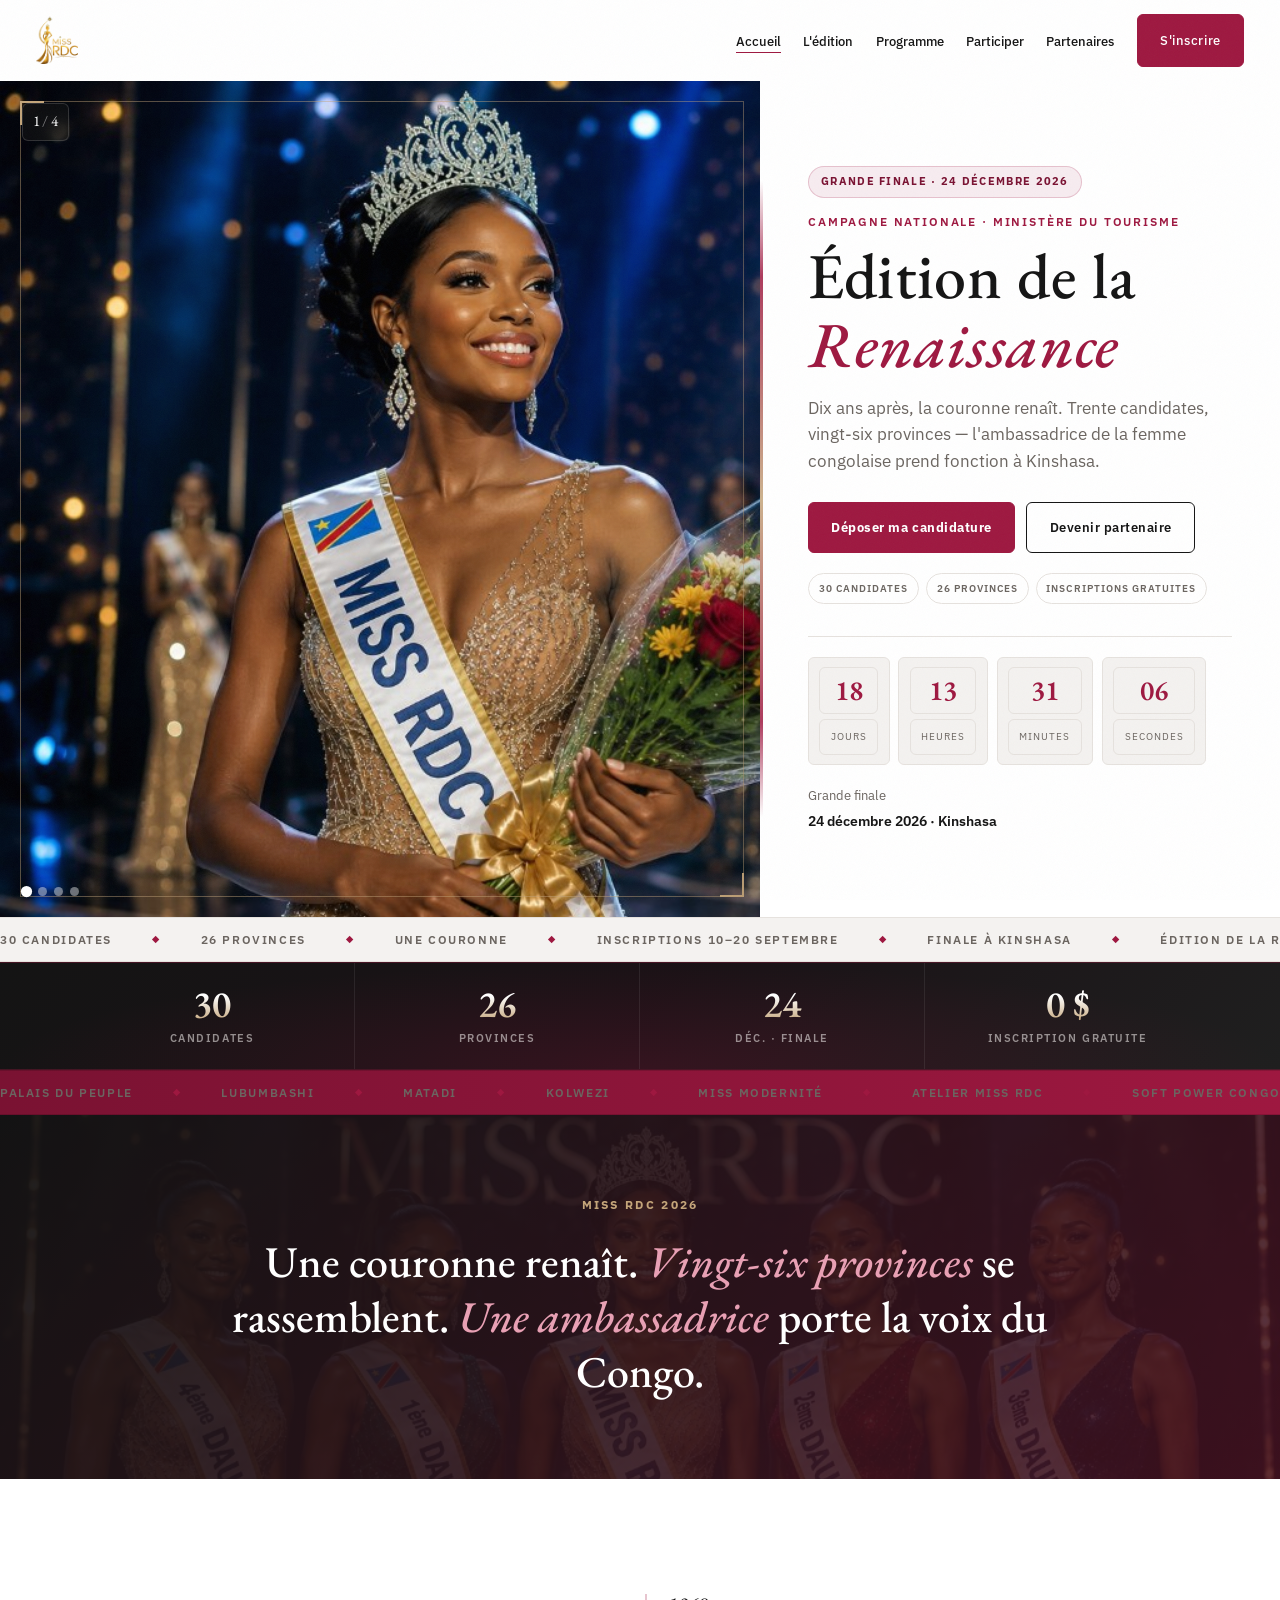
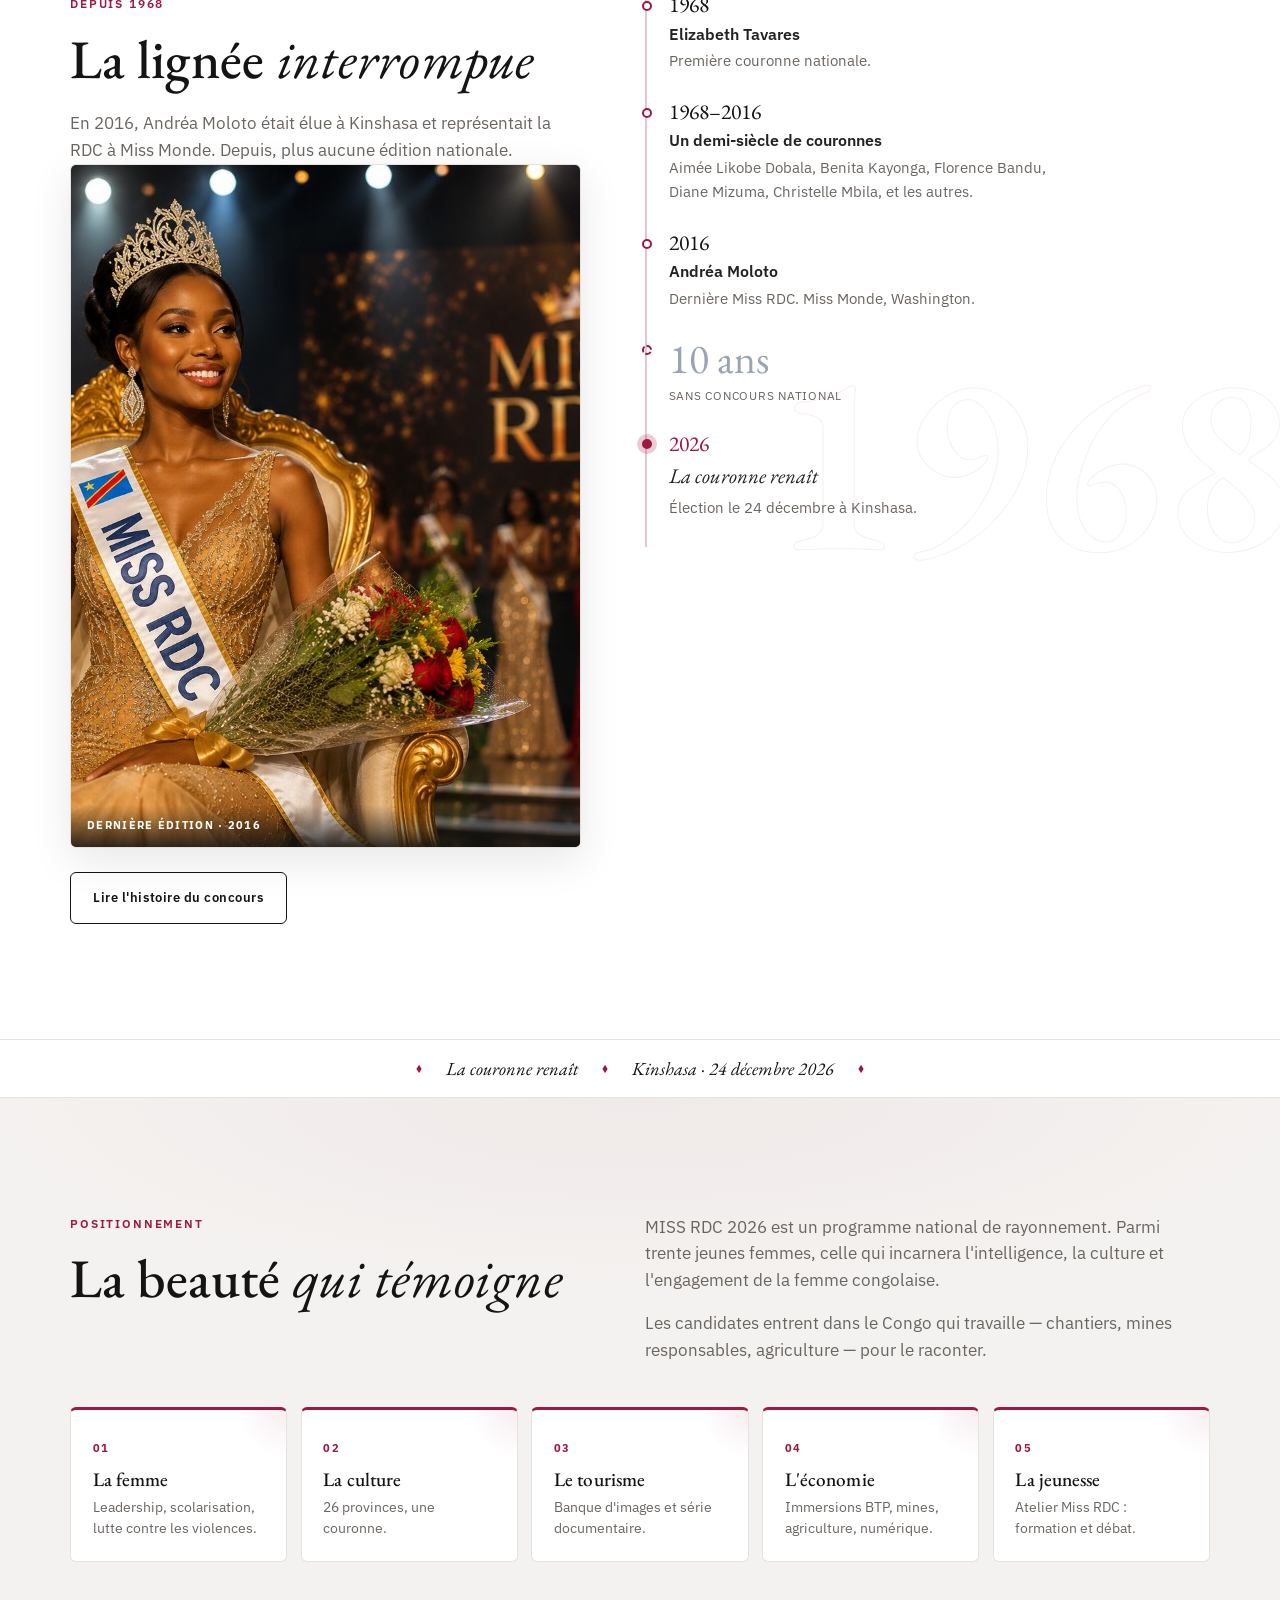
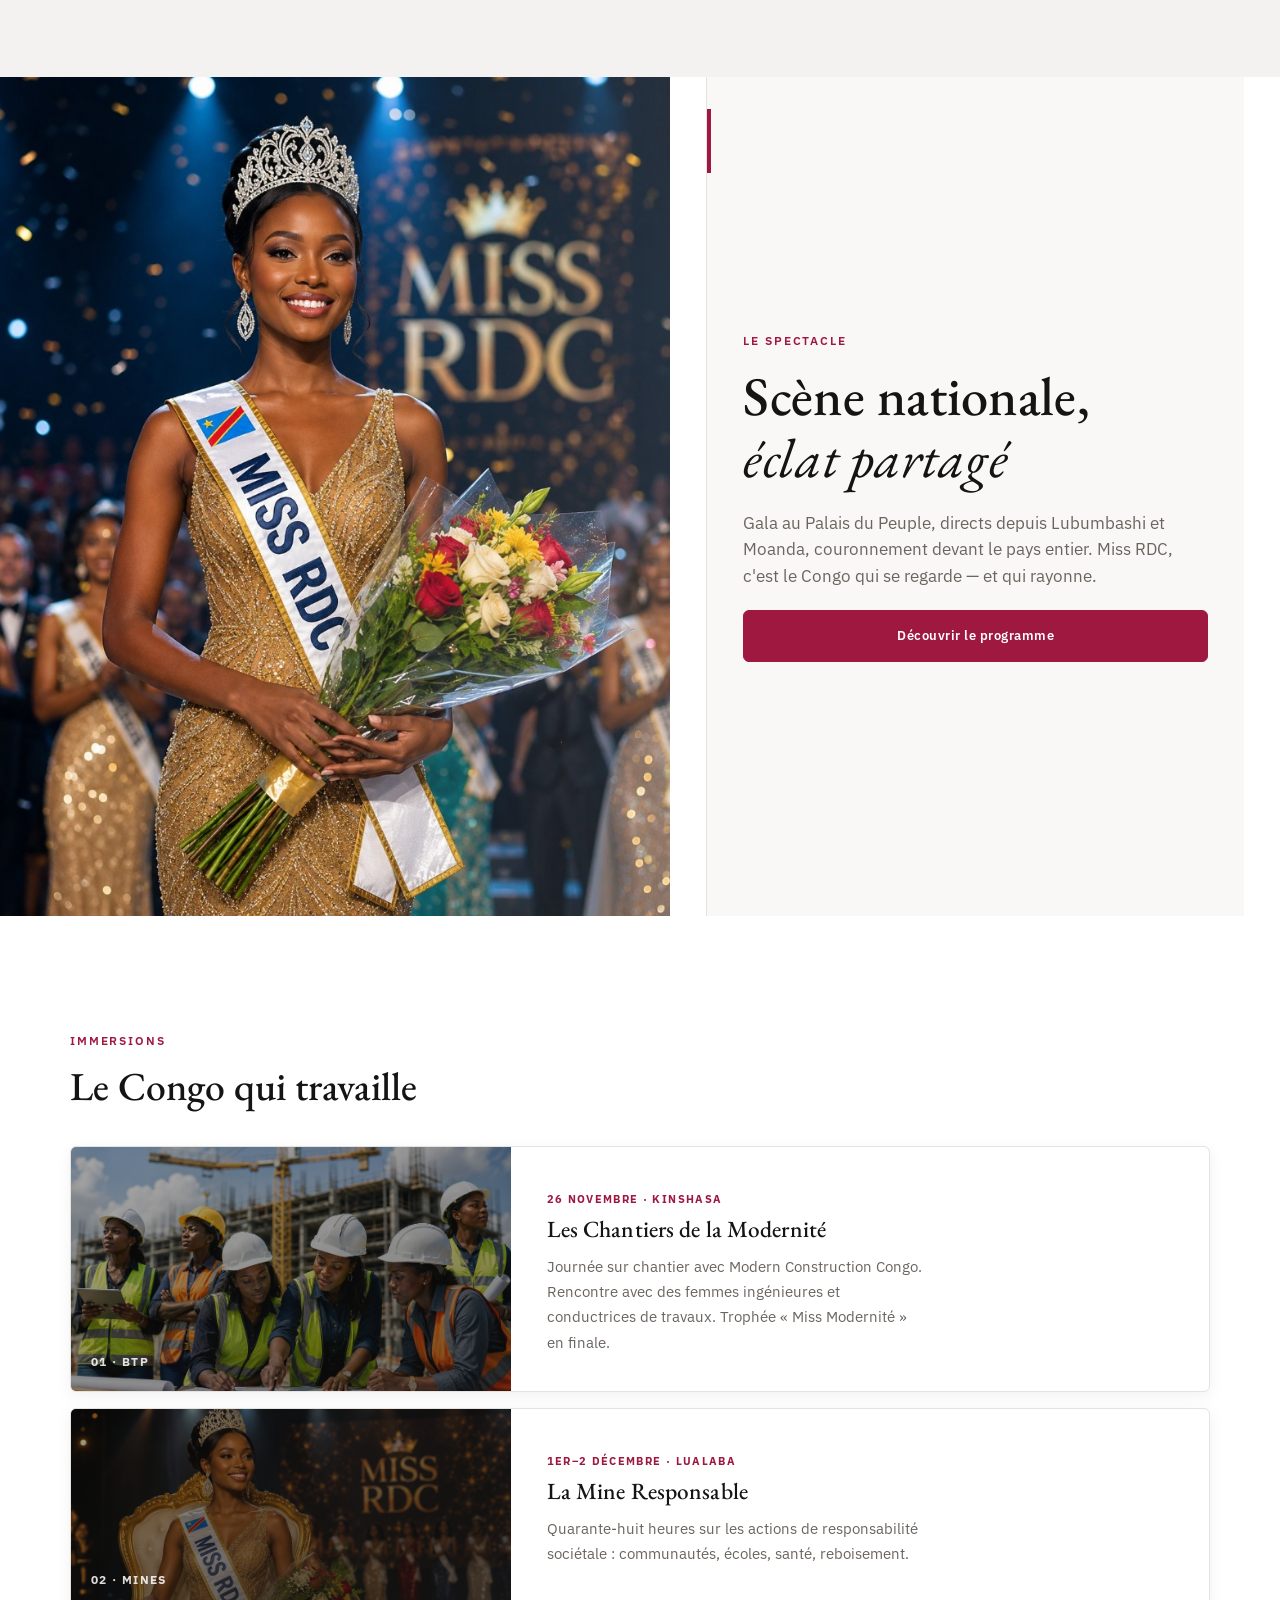
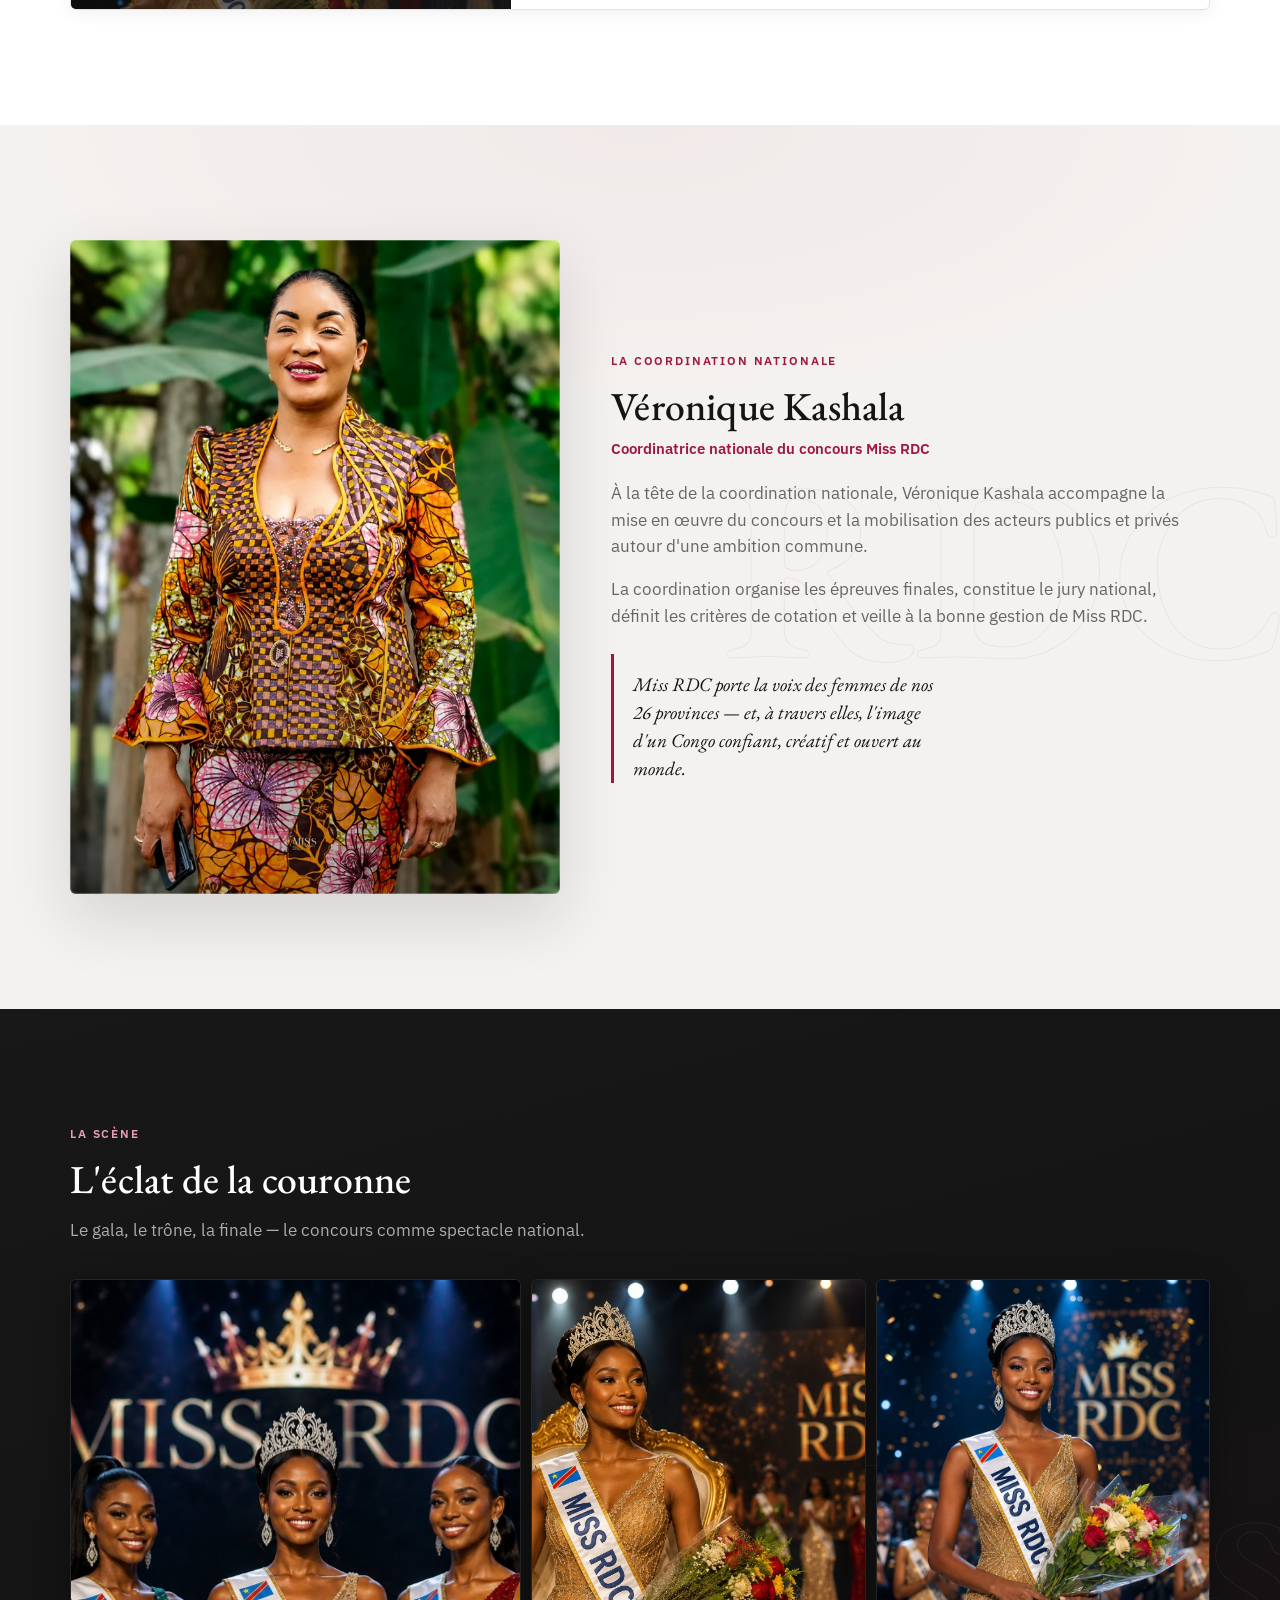
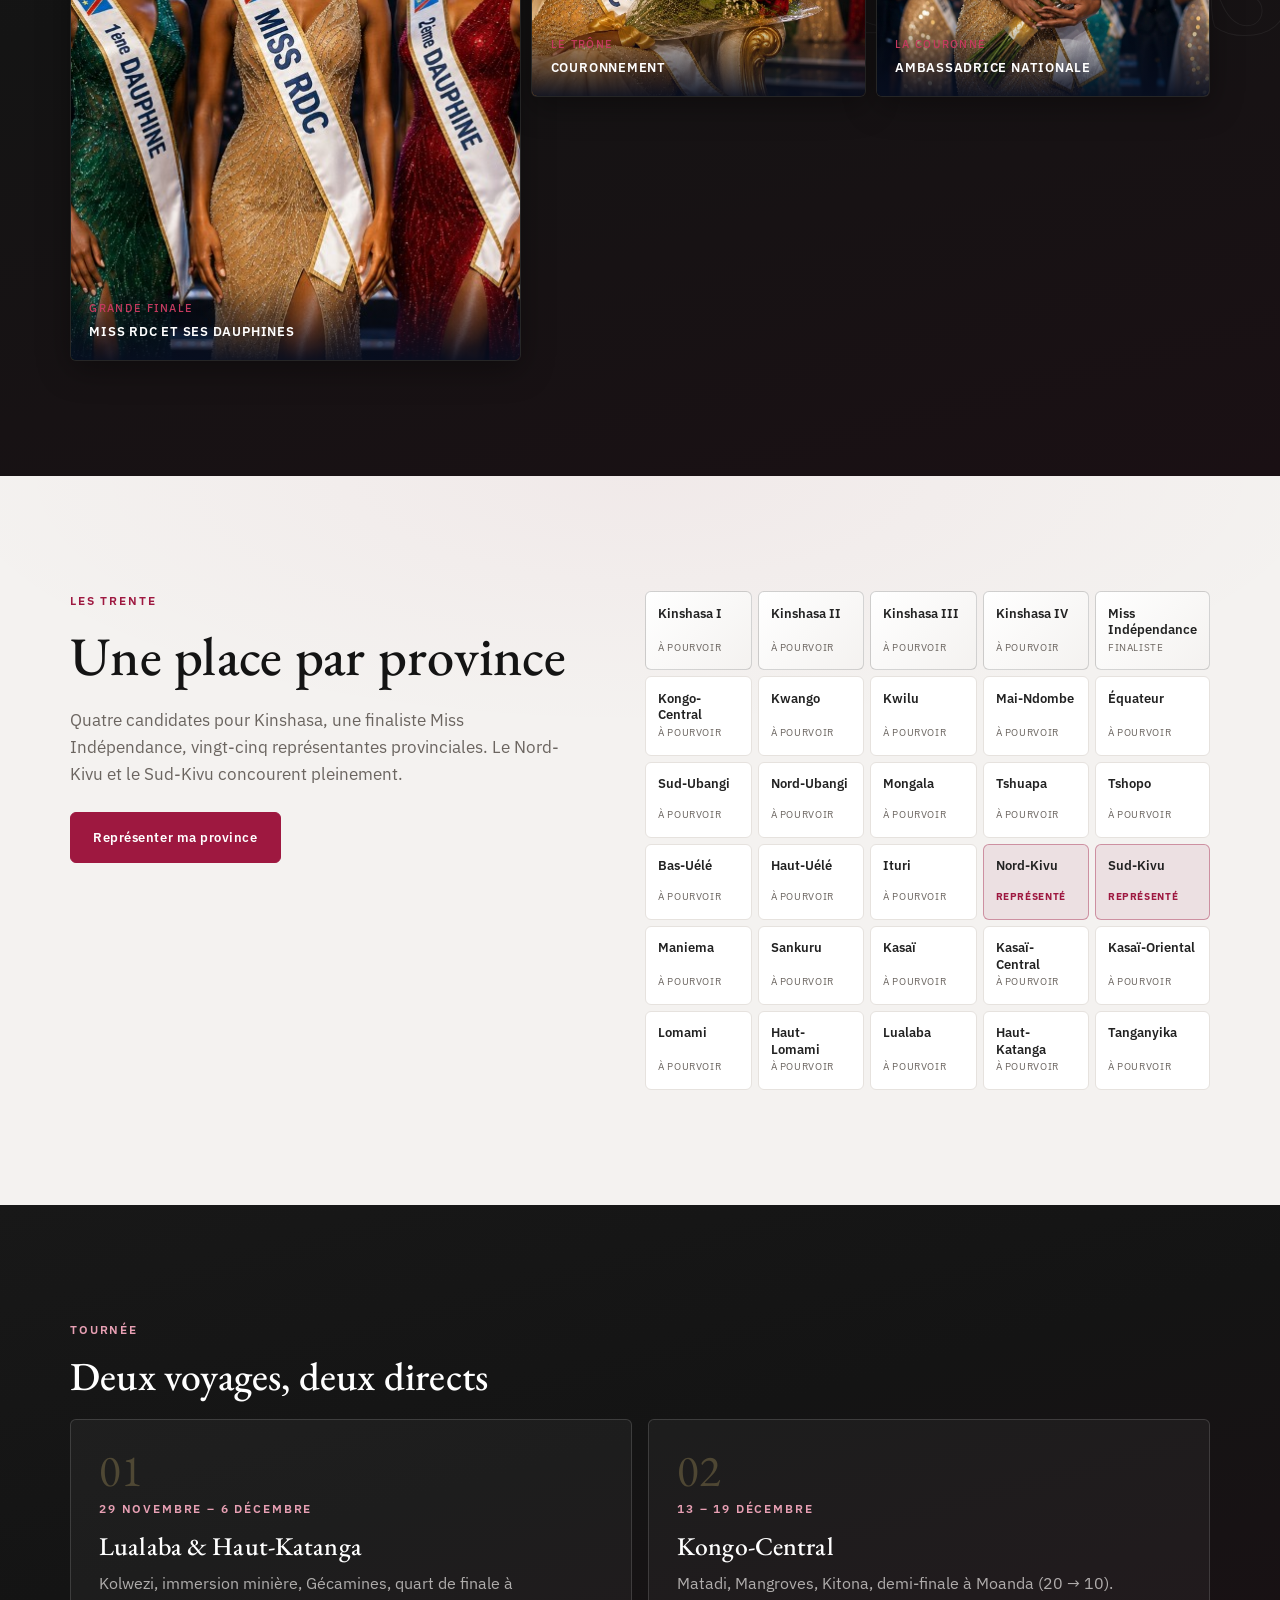
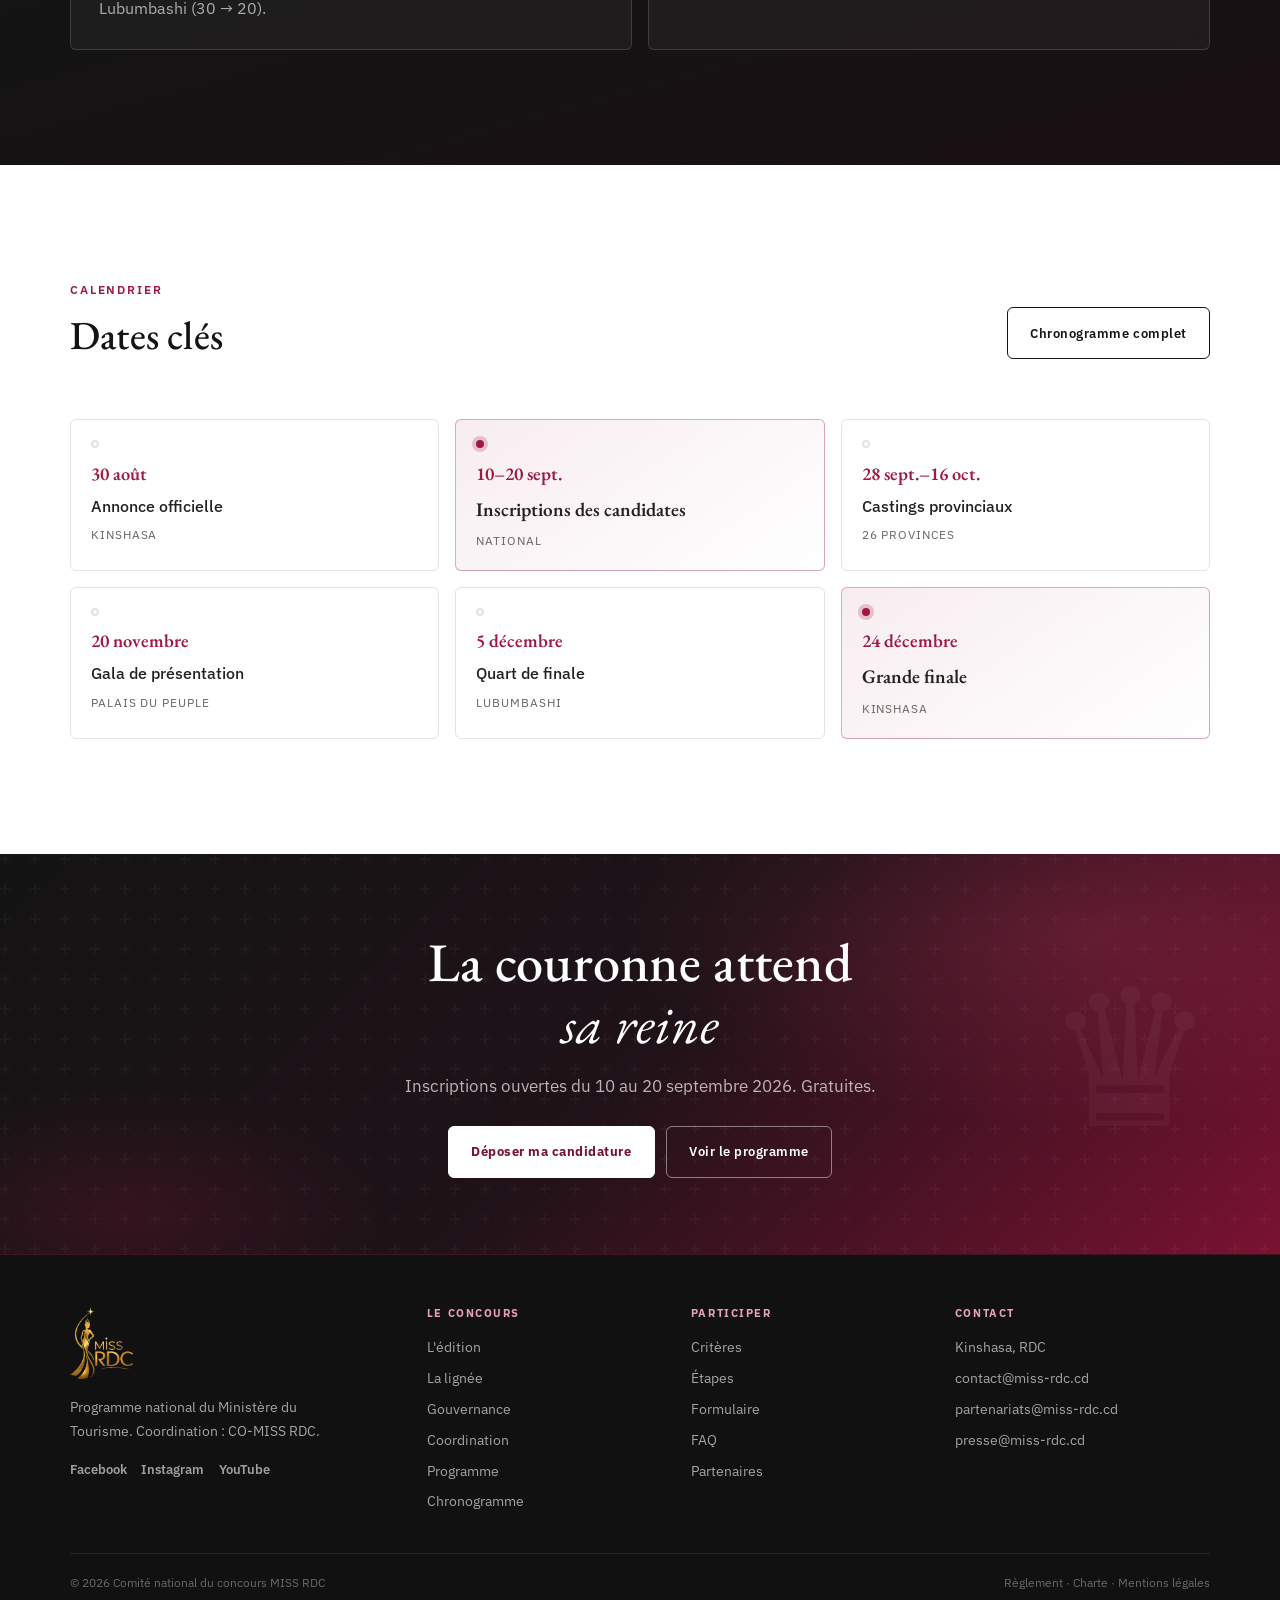
==== index.html @ 2a513ec6 "Site MISS RDC 2026 — proposition éditoriale avec hero tirage, pages édition/programme/participer et " ====
<!doctype html>
<html lang="fr">
<head>
<meta charset="utf-8">
<meta name="viewport" content="width=device-width,initial-scale=1">
<title>MISS RDC 2026 — Édition de la Renaissance</title>
<meta name="description" content="Dix ans après, la couronne renaît. MISS RDC 2026, programme national du Ministère du Tourisme : 30 candidates, 26 provinces, une ambassadrice. Grande finale le 24 décembre 2026 à Kinshasa.">
<meta name="theme-color" content="#9E1840">
<meta property="og:type" content="website">
<meta property="og:site_name" content="MISS RDC 2026">
<meta property="og:title" content="MISS RDC 2026 — Édition de la Renaissance">
<meta property="og:description" content="Dix ans après, la couronne renaît. Programme national du Ministère du Tourisme. Grande finale le 24 décembre 2026 à Kinshasa.">
<meta property="og:locale" content="fr_CD">
<link rel="icon" href="assets/img/logo-miss-rdc.png">
<meta name="author" content="Comité national du concours MISS RDC">
<link rel="preconnect" href="https://fonts.googleapis.com">
<link rel="preconnect" href="https://fonts.gstatic.com" crossorigin>
<link href="https://fonts.googleapis.com/css2?family=EB+Garamond:ital,wght@0,400;0,500;0,600;0,700;1,400;1,500&family=IBM+Plex+Sans:ital,wght@0,300;0,400;0,500;0,600;0,700;1,400&display=swap" rel="stylesheet">
<link rel="stylesheet" href="assets/css/main.css">
</head>
<body>

<header class="nav">
  <a class="brand" href="index.html">
    <img class="brand-logo" src="assets/img/logo-miss-rdc.png" alt="Miss RDC" width="120" height="120">
  </a>
  <nav aria-label="Navigation principale">
    <ul class="menu">
      <li><a href="index.html" aria-current="page">Accueil</a></li>
      <li><a href="edition.html">L'édition</a></li>
      <li><a href="programme.html">Programme</a></li>
      <li><a href="participer.html">Participer</a></li>
      <li><a href="partenaires.html">Partenaires</a></li>
      <li><a class="btn btn-fill" href="participer.html">S'inscrire</a></li>
    </ul>
  </nav>
  <button class="burger" aria-label="Ouvrir le menu" aria-expanded="false"><span></span><span></span><span></span></button>
</header>

<section class="hero">
  <div class="hero-stage" data-hero-pull>
    <div class="hero-deck">
      <figure class="pull"><img src="assets/img/hero-miss.jpg" alt="Miss RDC couronnée sur scène" width="1024" height="682"></figure>
      <figure class="pull"><img src="assets/img/galerie-trone.jpg" alt="Miss RDC sur le trône" width="1024" height="682" loading="lazy"></figure>
      <figure class="pull"><img src="assets/img/galerie-couronne.jpg" alt="Miss RDC avec sa couronne" width="819" height="1024" loading="lazy"></figure>
      <figure class="pull"><img src="assets/img/galerie-finale.jpg" alt="Miss RDC et ses dauphines" width="1024" height="682" loading="lazy"></figure>
    </div>
    <img class="hero-hand" src="assets/img/main-tirage.png" alt="" aria-hidden="true" width="978" height="723">
    <div class="hero-frame" aria-hidden="true"></div>
    <div class="hero-counter" aria-live="polite"><span data-slide-current>1</span><span class="sep">/</span><span>4</span></div>
    <div class="hero-dots" aria-hidden="true"></div>
  </div>
  <div class="hero-panel">
    <span class="hero-badge hero-in d1">Grande finale · 24 décembre 2026</span>
    <p class="eyebrow hero-in d1">Campagne nationale · Ministère du Tourisme</p>
    <h1 class="hero-brand hero-in d2">Édition de la <span class="accent">Renaissance</span></h1>
    <p class="hero-copy hero-in d3">Dix ans après, la couronne renaît. Trente candidates, vingt-six provinces — l'ambassadrice de la femme congolaise prend fonction à Kinshasa.</p>
    <div class="btns hero-in d4">
      <a class="btn btn-gold" href="participer.html">Déposer ma candidature</a>
      <a class="btn btn-line" href="partenaires.html">Devenir partenaire</a>
    </div>
    <div class="hero-tags hero-in d4" aria-hidden="true">
      <span>30 candidates</span><span>26 provinces</span><span>Inscriptions gratuites</span>
    </div>
    <div class="hero-bar hero-in d4">
      <div class="wrap">
        <div class="meta" data-countdown>
          <div><div class="v" data-u="j">—</div><div class="k">Jours</div></div>
          <div><div class="v" data-u="h">—</div><div class="k">Heures</div></div>
          <div><div class="v" data-u="m">—</div><div class="k">Minutes</div></div>
          <div><div class="v" data-u="s">—</div><div class="k">Secondes</div></div>
        </div>
        <div class="fin">Grande finale <b>24 décembre 2026 · Kinshasa</b></div>
      </div>
    </div>
  </div>
</section>

<div class="ticker ticker-a" aria-hidden="true">
  <div class="ticker-track">
    <span>30 candidates</span><span>26 provinces</span><span>Une couronne</span><span>Inscriptions 10–20 septembre</span><span>Finale à Kinshasa</span><span>Édition de la Renaissance</span>
    <span>30 candidates</span><span>26 provinces</span><span>Une couronne</span><span>Inscriptions 10–20 septembre</span><span>Finale à Kinshasa</span><span>Édition de la Renaissance</span>
  </div>
</div>

<div class="stats-bar" aria-label="Chiffres clés du concours">
  <div class="wrap">
    <div class="stats-bar-grid">
      <div class="stat-item"><span class="stat-n" data-count="30">30</span><span class="stat-l">Candidates</span></div>
      <div class="stat-item"><span class="stat-n" data-count="26">26</span><span class="stat-l">Provinces</span></div>
      <div class="stat-item"><span class="stat-n">24</span><span class="stat-l">Déc. · Finale</span></div>
      <div class="stat-item"><span class="stat-n">0&nbsp;$</span><span class="stat-l">Inscription gratuite</span></div>
    </div>
  </div>
</div>

<div class="ticker ticker-b" aria-hidden="true">
  <div class="ticker-track reverse">
    <span>Palais du Peuple</span><span>Lubumbashi</span><span>Matadi</span><span>Kolwezi</span><span>Miss Modernité</span><span>Atelier Miss RDC</span><span>Soft power congolais</span>
    <span>Palais du Peuple</span><span>Lubumbashi</span><span>Matadi</span><span>Kolwezi</span><span>Miss Modernité</span><span>Atelier Miss RDC</span><span>Soft power congolais</span>
  </div>
</div>

<section class="manifesto" aria-label="Message de campagne">
  <div class="manifesto-bg" aria-hidden="true"></div>
  <div class="wrap manifesto-inner rev">
    <p class="manifesto-kicker">MISS RDC 2026</p>
    <blockquote class="manifesto-quote">Une couronne renaît. <em>Vingt-six provinces</em> se rassemblent. <em>Une ambassadrice</em> porte la voix du Congo.</blockquote>
  </div>
</section>

<section class="sec sec-rich" id="lignee">
  <span class="sec-watermark" aria-hidden="true">1968</span>
  <div class="wrap split">
    <div class="rev">
      <p class="eyebrow">Depuis 1968</p>
      <h2 class="t-xl">La lignée <span class="it">interrompue</span></h2>
      <p class="lead mt-lg">En 2016, Andréa Moloto était élue à Kinshasa et représentait la RDC à Miss Monde. Depuis, plus aucune édition nationale.</p>
      <figure class="lignee-visual mt-lg">
        <img src="assets/img/galerie-trone.jpg" alt="Miss RDC sur le trône lors d'une précédente édition" width="1024" height="682" loading="lazy">
        <figcaption>Dernière édition · 2016</figcaption>
      </figure>
      <div class="btns mt-lg">
        <a class="btn btn-line-dark" href="edition.html#lignee">Lire l'histoire du concours</a>
      </div>
    </div>
    <div class="lignee rev">
      <div class="nd">
        <span class="an">1968</span>
        <div class="qui">Elizabeth Tavares</div>
        <div class="det">Première couronne nationale.</div>
      </div>
      <div class="nd">
        <span class="an">1968–2016</span>
        <div class="qui">Un demi-siècle de couronnes</div>
        <div class="det">Aimée Likobe Dobala, Benita Kayonga, Florence Bandu, Diane Mizuma, Christelle Mbila, et les autres.</div>
      </div>
      <div class="nd">
        <span class="an">2016</span>
        <div class="qui">Andréa Moloto</div>
        <div class="det">Dernière Miss RDC. Miss Monde, Washington.</div>
      </div>
      <div class="nd nd-void">
        <div class="void-bar">
          <div class="big">10 ans</div>
          <div class="lbl">Sans concours national</div>
        </div>
      </div>
      <div class="nd nd-now">
        <span class="an">2026</span>
        <div class="qui">La couronne renaît</div>
        <div class="det">Élection le 24 décembre à Kinshasa.</div>
      </div>
    </div>
  </div>
</section>

<div class="deco-band" aria-hidden="true">
  <span>◆</span><span>La couronne renaît</span><span>◆</span><span>Kinshasa · 24 décembre 2026</span><span>◆</span>
</div>

<section class="sec sec-soft">
  <div class="wrap">
    <div class="split rev">
      <div>
        <p class="eyebrow">Positionnement</p>
        <h2 class="t-xl">La beauté <span class="it">qui témoigne</span></h2>
      </div>
      <div>
        <p class="lead">MISS RDC 2026 est un programme national de rayonnement. Parmi trente jeunes femmes, celle qui incarnera l'intelligence, la culture et l'engagement de la femme congolaise.</p>
        <p class="lead">Les candidates entrent dans le Congo qui travaille — chantiers, mines responsables, agriculture — pour le raconter.</p>
      </div>
    </div>
    <div class="pillars rev">
      <div class="pillar"><span class="num">01</span><h3>La femme</h3><p>Leadership, scolarisation, lutte contre les violences.</p></div>
      <div class="pillar"><span class="num">02</span><h3>La culture</h3><p>26 provinces, une couronne.</p></div>
      <div class="pillar"><span class="num">03</span><h3>Le tourisme</h3><p>Banque d'images et série documentaire.</p></div>
      <div class="pillar"><span class="num">04</span><h3>L'économie</h3><p>Immersions BTP, mines, agriculture, numérique.</p></div>
      <div class="pillar"><span class="num">05</span><h3>La jeunesse</h3><p>Atelier Miss RDC : formation et débat.</p></div>
    </div>
  </div>
</section>

<section class="sec spotlight">
  <div class="spotlight-visual rev" aria-hidden="true">
    <img src="assets/img/galerie-couronne.jpg" alt="" width="1024" height="682" loading="lazy">
    <div class="spotlight-overlay"></div>
  </div>
  <div class="wrap spotlight-content rev">
    <p class="eyebrow">Le spectacle</p>
    <h2 class="t-xl">Scène nationale,<br><span class="it">éclat partagé</span></h2>
    <p class="lead mt-lg">Gala au Palais du Peuple, directs depuis Lubumbashi et Moanda, couronnement devant le pays entier. Miss RDC, c'est le Congo qui se regarde — et qui rayonne.</p>
    <a class="btn btn-fill mt-lg" href="programme.html">Découvrir le programme</a>
  </div>
</section>

<section class="sec">
  <div class="wrap">
    <div class="sec-head rev">
      <div class="sec-intro">
        <p class="eyebrow">Immersions</p>
        <h2 class="t-l">Le Congo qui travaille</h2>
      </div>
    </div>
    <article class="band rev">
      <div class="band-media b1" aria-hidden="true"></div>
      <div class="band-body">
        <span class="band-stamp">26 novembre · Kinshasa</span>
        <h3>Les Chantiers de la Modernité</h3>
        <p>Journée sur chantier avec Modern Construction Congo. Rencontre avec des femmes ingénieures et conductrices de travaux. Trophée « Miss Modernité » en finale.</p>
      </div>
    </article>
    <article class="band rev">
      <div class="band-media b2" aria-hidden="true"></div>
      <div class="band-body">
        <span class="band-stamp">1er–2 décembre · Lualaba</span>
        <h3>La Mine Responsable</h3>
        <p>Quarante-huit heures sur les actions de responsabilité sociétale : communautés, écoles, santé, reboisement.</p>
      </div>
    </article>
  </div>
</section>

<section class="sec sec-soft sec-rich" id="coordination">
  <span class="sec-watermark" aria-hidden="true">RDC</span>
  <div class="wrap">
    <div class="coord rev">
      <figure class="coord-photo">
        <img src="assets/img/veronique-kashala.jpg" alt="Véronique Kashala, coordinatrice nationale du concours Miss RDC" width="800" height="1000" loading="lazy">
      </figure>
      <div class="coord-body">
        <p class="eyebrow">La coordination nationale</p>
        <h2 class="t-l">Véronique Kashala</h2>
        <p class="role">Coordinatrice nationale du concours Miss RDC</p>
        <p class="lead">À la tête de la coordination nationale, Véronique Kashala accompagne la mise en œuvre du concours et la mobilisation des acteurs publics et privés autour d'une ambition commune.</p>
        <p class="lead">La coordination organise les épreuves finales, constitue le jury national, définit les critères de cotation et veille à la bonne gestion de Miss RDC.</p>
        <blockquote class="coord-quote">Miss RDC porte la voix des femmes de nos 26 provinces — et, à travers elles, l'image d'un Congo confiant, créatif et ouvert au monde.</blockquote>
      </div>
    </div>
  </div>
</section>

<section class="sec sec-dark sec-rich" id="galerie">
  <span class="sec-watermark light" aria-hidden="true">Miss</span>
  <div class="wrap">
    <div class="rev sec-head">
      <div class="sec-intro">
        <p class="eyebrow">La scène</p>
        <h2 class="t-l">L'éclat de la couronne</h2>
        <p class="lead">Le gala, le trône, la finale — le concours comme spectacle national.</p>
      </div>
    </div>
    <div class="gallery rev">
      <figure>
        <img src="assets/img/galerie-finale.jpg" alt="Miss RDC et ses dauphines sur scène" width="1024" height="682" loading="lazy">
        <figcaption><span>Grande finale</span>Miss RDC et ses dauphines</figcaption>
      </figure>
      <figure>
        <img src="assets/img/galerie-trone.jpg" alt="Miss RDC sur le trône" width="1024" height="682" loading="lazy">
        <figcaption><span>Le trône</span>Couronnement</figcaption>
      </figure>
      <figure>
        <img src="assets/img/galerie-couronne.jpg" alt="Miss RDC couronnée, bouquet à la main" width="1024" height="682" loading="lazy">
        <figcaption><span>La couronne</span>Ambassadrice nationale</figcaption>
      </figure>
    </div>
  </div>
</section>

<section class="sec sec-soft">
  <div class="wrap">
    <div class="split">
      <div class="rev">
        <p class="eyebrow">Les trente</p>
        <h2 class="t-xl">Une place par province</h2>
        <p class="lead mt-lg">Quatre candidates pour Kinshasa, une finaliste Miss Indépendance, vingt-cinq représentantes provinciales. Le Nord-Kivu et le Sud-Kivu concourent pleinement.</p>
        <div class="btns mt-lg">
          <a class="btn btn-fill" href="participer.html">Représenter ma province</a>
        </div>
      </div>
      <div>
        <div class="provs">
          <div class="prov kin"><span class="p-n">Kinshasa I</span><span class="p-s">À pourvoir</span></div>
          <div class="prov kin"><span class="p-n">Kinshasa II</span><span class="p-s">À pourvoir</span></div>
          <div class="prov kin"><span class="p-n">Kinshasa III</span><span class="p-s">À pourvoir</span></div>
          <div class="prov kin"><span class="p-n">Kinshasa IV</span><span class="p-s">À pourvoir</span></div>
          <div class="prov kin"><span class="p-n">Miss Indépendance</span><span class="p-s">Finaliste</span></div>
          <div class="prov"><span class="p-n">Kongo-Central</span><span class="p-s">À pourvoir</span></div>
          <div class="prov"><span class="p-n">Kwango</span><span class="p-s">À pourvoir</span></div>
          <div class="prov"><span class="p-n">Kwilu</span><span class="p-s">À pourvoir</span></div>
          <div class="prov"><span class="p-n">Mai-Ndombe</span><span class="p-s">À pourvoir</span></div>
          <div class="prov"><span class="p-n">Équateur</span><span class="p-s">À pourvoir</span></div>
          <div class="prov"><span class="p-n">Sud-Ubangi</span><span class="p-s">À pourvoir</span></div>
          <div class="prov"><span class="p-n">Nord-Ubangi</span><span class="p-s">À pourvoir</span></div>
          <div class="prov"><span class="p-n">Mongala</span><span class="p-s">À pourvoir</span></div>
          <div class="prov"><span class="p-n">Tshuapa</span><span class="p-s">À pourvoir</span></div>
          <div class="prov"><span class="p-n">Tshopo</span><span class="p-s">À pourvoir</span></div>
          <div class="prov"><span class="p-n">Bas-Uélé</span><span class="p-s">À pourvoir</span></div>
          <div class="prov"><span class="p-n">Haut-Uélé</span><span class="p-s">À pourvoir</span></div>
          <div class="prov"><span class="p-n">Ituri</span><span class="p-s">À pourvoir</span></div>
          <div class="prov est"><span class="p-n">Nord-Kivu</span><span class="p-s">Représenté</span></div>
          <div class="prov est"><span class="p-n">Sud-Kivu</span><span class="p-s">Représenté</span></div>
          <div class="prov"><span class="p-n">Maniema</span><span class="p-s">À pourvoir</span></div>
          <div class="prov"><span class="p-n">Sankuru</span><span class="p-s">À pourvoir</span></div>
          <div class="prov"><span class="p-n">Kasaï</span><span class="p-s">À pourvoir</span></div>
          <div class="prov"><span class="p-n">Kasaï-Central</span><span class="p-s">À pourvoir</span></div>
          <div class="prov"><span class="p-n">Kasaï-Oriental</span><span class="p-s">À pourvoir</span></div>
          <div class="prov"><span class="p-n">Lomami</span><span class="p-s">À pourvoir</span></div>
          <div class="prov"><span class="p-n">Haut-Lomami</span><span class="p-s">À pourvoir</span></div>
          <div class="prov"><span class="p-n">Lualaba</span><span class="p-s">À pourvoir</span></div>
          <div class="prov"><span class="p-n">Haut-Katanga</span><span class="p-s">À pourvoir</span></div>
          <div class="prov"><span class="p-n">Tanganyika</span><span class="p-s">À pourvoir</span></div>
        </div>
      </div>
    </div>
  </div>
</section>

<section class="sec sec-dark">
  <div class="wrap">
    <p class="eyebrow">Tournée</p>
    <h2 class="t-l">Deux voyages, deux directs</h2>
    <div class="grid g-2 mt-lg">
      <div class="voyage rev">
        <div class="no">01</div>
        <p class="eyebrow">29 novembre – 6 décembre</p>
        <h3 class="t-m">Lualaba &amp; Haut-Katanga</h3>
        <p class="lead lead-sm">Kolwezi, immersion minière, Gécamines, quart de finale à Lubumbashi (30 → 20).</p>
      </div>
      <div class="voyage rev">
        <div class="no">02</div>
        <p class="eyebrow">13 – 19 décembre</p>
        <h3 class="t-m">Kongo-Central</h3>
        <p class="lead lead-sm">Matadi, Mangroves, Kitona, demi-finale à Moanda (20 → 10).</p>
      </div>
    </div>
  </div>
</section>

<section class="sec">
  <div class="wrap">
    <div class="sec-head rev">
      <div class="sec-intro">
        <p class="eyebrow">Calendrier</p>
        <h2 class="t-l">Dates clés</h2>
      </div>
      <a class="btn btn-line-dark" href="programme.html#chrono">Chronogramme complet</a>
    </div>
    <div class="chrono rev">
      <div class="ev"><span class="d">30 août</span><span class="a">Annonce officielle</span><span class="l">Kinshasa</span></div>
      <div class="ev key"><span class="d">10–20 sept.</span><span class="a">Inscriptions des candidates</span><span class="l">National</span></div>
      <div class="ev"><span class="d">28 sept.–16 oct.</span><span class="a">Castings provinciaux</span><span class="l">26 provinces</span></div>
      <div class="ev"><span class="d">20 novembre</span><span class="a">Gala de présentation</span><span class="l">Palais du Peuple</span></div>
      <div class="ev"><span class="d">5 décembre</span><span class="a">Quart de finale</span><span class="l">Lubumbashi</span></div>
      <div class="ev key"><span class="d">24 décembre</span><span class="a">Grande finale</span><span class="l">Kinshasa</span></div>
    </div>
  </div>
</section>

<section class="sec-tight cta">
  <span class="cta-watermark" aria-hidden="true">♛</span>
  <div class="wrap rev">
    <h2 class="t-xl">La couronne attend<br><span class="it">sa reine</span></h2>
    <p class="lead">Inscriptions ouvertes du 10 au 20 septembre 2026. Gratuites.</p>
    <div class="btns">
      <a class="btn btn-gold" href="participer.html">Déposer ma candidature</a>
      <a class="btn btn-line" href="programme.html">Voir le programme</a>
    </div>
  </div>
</section>

<footer class="foot">
  <div class="wrap">
    <div class="foot-grid">
      <div>
        <div class="brand" style="margin-bottom:1rem">
          <img class="brand-logo lg" src="assets/img/logo-miss-rdc.png" alt="Miss RDC" width="160" height="160">
        </div>
        <p style="font-size:.9rem;max-width:32ch;margin:0">Programme national du Ministère du Tourisme. Coordination : CO-MISS RDC.</p>
        <div class="socials">
          <a href="#">Facebook</a>
          <a href="#">Instagram</a>
          <a href="#">YouTube</a>
        </div>
      </div>
      <div>
        <h4>Le concours</h4>
        <ul>
          <li><a href="edition.html">L'édition</a></li>
          <li><a href="edition.html#lignee">La lignée</a></li>
          <li><a href="edition.html#gouvernance">Gouvernance</a></li>
          <li><a href="index.html#coordination">Coordination</a></li>
          <li><a href="programme.html">Programme</a></li>
          <li><a href="programme.html#chrono">Chronogramme</a></li>
        </ul>
      </div>
      <div>
        <h4>Participer</h4>
        <ul>
          <li><a href="participer.html#criteres">Critères</a></li>
          <li><a href="participer.html#etapes">Étapes</a></li>
          <li><a href="participer.html#formulaire">Formulaire</a></li>
          <li><a href="participer.html#faq">FAQ</a></li>
          <li><a href="partenaires.html">Partenaires</a></li>
        </ul>
      </div>
      <div>
        <h4>Contact</h4>
        <ul>
          <li>Kinshasa, RDC</li>
          <li><a href="mailto:contact@miss-rdc.cd">contact@miss-rdc.cd</a></li>
          <li><a href="mailto:partenariats@miss-rdc.cd">partenariats@miss-rdc.cd</a></li>
          <li><a href="mailto:presse@miss-rdc.cd">presse@miss-rdc.cd</a></li>
        </ul>
      </div>
    </div>
    <div class="fine">
      <span>© 2026 Comité national du concours MISS RDC</span>
      <span>Règlement · Charte · Mentions légales</span>
    </div>
  </div>
</footer>
<script src="assets/js/main.js"></script>
</body>
</html>
---- assets/css/main.css ----
/* MISS RDC 2026 — campagne « Renaissance »
   Identité distincte de miss-rdc.cd (pas de bleu nuit + or).
   Clair, éditorial, accent bordeaux. */

:root {
  --ink: #141414;
  --ink-2: #1F1F1F;
  --gold: #9E1840;
  --gold-bright: #C43A5F;
  --red: #9E1840;
  --red-dark: #7A1232;
  --red-soft: rgba(158, 24, 64, 0.08);
  --red-glow: rgba(158, 24, 64, 0.22);
  --paper: #FFFFFF;
  --paper-soft: #F4F2F0;
  --paper-warm: #FAF8F6;
  --text: #222222;
  --muted: #6B6560;
  --line: #E6E2DE;
  --line-dark: rgba(255, 255, 255, 0.14);

  --serif: "EB Garamond", "Times New Roman", Georgia, serif;
  --sans: "IBM Plex Sans", "Helvetica Neue", Helvetica, Arial, sans-serif;

  --wrap: 1140px;
  --pad: clamp(1.25rem, 3.5vw, 2.25rem);
  --sec: clamp(4.5rem, 9vw, 7.25rem);
  --ease: cubic-bezier(0.22, 1, 0.36, 1);
  --radius: 6px;
  --shadow-sm: 0 4px 16px rgba(20, 20, 20, 0.06);
  --shadow-md: 0 12px 40px rgba(20, 20, 20, 0.1);
  --shadow-lg: 0 24px 64px rgba(20, 20, 20, 0.14);
  --gold-real: #C4A57A;
  --gold-real-soft: rgba(196, 165, 122, 0.35);
}

html {
  -webkit-text-size-adjust: 100%;
  scroll-behavior: smooth;
  scroll-padding-top: 5rem;
}
@media (prefers-reduced-motion: reduce) {
  html { scroll-behavior: auto; }
  .rev { opacity: 1 !important; transform: none !important; transition: none !important; }
  .hero-in, .ticker-track, .hero-bg, .cta-watermark { animation: none !important; }
  .hero-bg { transform: scale(1.02); }
}

/* Grain texture globale */
body::after {
  content: "";
  position: fixed;
  inset: 0;
  z-index: 9999;
  pointer-events: none;
  opacity: 0.035;
  background-image: url("data:image/svg+xml,%3Csvg viewBox='0 0 256 256' xmlns='http://www.w3.org/2000/svg'%3E%3Cfilter id='n'%3E%3CfeTurbulence type='fractalNoise' baseFrequency='0.85' numOctaves='4' stitchTiles='stitch'/%3E%3C/filter%3E%3Crect width='100%25' height='100%25' filter='url(%23n)'/%3E%3C/svg%3E");
  background-size: 180px;
}

body {
  margin: 0;
  background: var(--paper);
  color: var(--text);
  font-family: var(--sans);
  font-size: 17px;
  line-height: 1.65;
  -webkit-font-smoothing: antialiased;
  overflow-x: hidden;
}
body::selection {
  background: var(--red-soft);
  color: var(--ink);
}

*, *::before, *::after { box-sizing: border-box; }

img { max-width: 100%; display: block; }
a { color: inherit; text-decoration: none; }
button { font: inherit; cursor: pointer; }
:focus-visible { outline: 2px solid var(--gold); outline-offset: 3px; }

/* Type */
h1, h2, h3, h4 {
  font-family: var(--serif);
  font-weight: 500;
  margin: 0;
  line-height: 1.15;
  letter-spacing: 0.005em;
  color: var(--ink);
}
.t-display { font-size: clamp(2.8rem, 7vw, 5.2rem); }
.t-xl { font-size: clamp(2.1rem, 4.4vw, 3.4rem); }
.t-l { font-size: clamp(1.7rem, 3.1vw, 2.5rem); }
.t-m { font-size: clamp(1.3rem, 2vw, 1.65rem); }
.it { font-style: italic; font-weight: 400; }
p { margin: 0 0 1em; }
.lead {
  font-size: 1.08rem;
  line-height: 1.55;
  color: var(--muted);
  max-width: 36rem;
  margin: 0;
}
.lead + .lead { margin-top: 1rem; }
.mt-lg { margin-top: 1.25rem; }
.btns.mt-lg { margin-top: 1.5rem; }
.lead-sm { font-size: 1rem; margin-top: 0.6rem; }
.mute { color: var(--muted); }
.eyebrow {
  font-family: var(--sans);
  font-size: 0.72rem;
  font-weight: 600;
  letter-spacing: 0.16em;
  text-transform: uppercase;
  color: var(--gold);
  margin: 0 0 0.9rem;
}

/* Layout */
.wrap {
  width: min(100% - (var(--pad) * 2), var(--wrap));
  margin-inline: auto;
}
.sec { padding-block: var(--sec); position: relative; }
.sec-rich { overflow: hidden; }
.sec-watermark {
  position: absolute;
  right: -0.05em;
  top: 50%;
  transform: translateY(-50%);
  font-family: var(--serif);
  font-size: clamp(8rem, 22vw, 16rem);
  font-weight: 600;
  line-height: 0.85;
  color: transparent;
  -webkit-text-stroke: 1px rgba(158, 24, 64, 0.07);
  pointer-events: none;
  user-select: none;
  z-index: 0;
}
.sec-watermark.light {
  -webkit-text-stroke-color: rgba(255, 255, 255, 0.06);
}
.sec-rich > .wrap { position: relative; z-index: 1; }
.sec-tight { padding-block: clamp(3.25rem, 6vw, 5rem); }
.sec-soft {
  background: var(--paper-soft);
  position: relative;
}
.sec-soft::before {
  content: "";
  position: absolute;
  inset: 0;
  background: radial-gradient(ellipse 80% 50% at 50% 0%, rgba(158, 24, 64, 0.04), transparent 70%);
  pointer-events: none;
}
.sec-soft > .wrap { position: relative; z-index: 1; }
.sec-dark {
  background: linear-gradient(165deg, #181818 0%, var(--ink) 45%, #1a1014 100%);
  color: #F5F2F0;
}
.sec-dark h1, .sec-dark h2, .sec-dark h3, .sec-dark h4 { color: #fff; }
.sec-dark .lead, .sec-dark .mute { color: rgba(245, 242, 240, 0.68); }
.sec-dark .eyebrow { color: #E8A0B4; }
.split {
  display: grid;
  grid-template-columns: minmax(0, 0.95fr) minmax(0, 1.05fr);
  gap: clamp(2rem, 5vw, 4.5rem);
  align-items: start;
}
.grid { display: grid; gap: 1.75rem; }
.g-2 { grid-template-columns: repeat(2, 1fr); }
.g-3 { grid-template-columns: repeat(3, 1fr); }
.g-4 { grid-template-columns: repeat(4, 1fr); }

/* Section header */
.sec-head {
  display: flex;
  flex-wrap: wrap;
  justify-content: space-between;
  align-items: flex-end;
  gap: 1rem 1.5rem;
  margin-bottom: clamp(1.5rem, 3vw, 2.25rem);
}
.sec-head .lead { margin-top: 0.85rem; }
.sec-intro { max-width: 36rem; }

/* Nav — toujours claire (≠ site officiel sombre) */
.nav {
  position: sticky;
  top: 0;
  z-index: 100;
  display: flex;
  align-items: center;
  justify-content: space-between;
  gap: 1.25rem;
  padding: 0.85rem var(--pad);
  background: rgba(255, 255, 255, 0.92);
  backdrop-filter: blur(16px);
  -webkit-backdrop-filter: blur(16px);
  border-bottom: 1px solid transparent;
  box-shadow: none;
  transition: border-color 0.3s, box-shadow 0.3s, background 0.3s;
}
.nav.is-solid {
  background: rgba(255, 255, 255, 0.97);
  border-bottom-color: var(--line);
  box-shadow: var(--shadow-sm);
}
.nav.is-hero:not(.is-solid) {
  background: rgba(255, 255, 255, 0.88);
  border-bottom-color: transparent;
  box-shadow: none;
}
.nav.is-hero:not(.is-solid) .brand,
.nav.is-hero:not(.is-solid) .menu a,
.nav.is-hero:not(.is-solid) .burger { color: var(--ink); }
.nav.is-hero:not(.is-solid) .burger { border-color: var(--line); }
.nav.is-hero:not(.is-solid) .burger span { background: var(--ink); }

.brand {
  display: flex;
  align-items: center;
  gap: 0.55rem;
  font-family: var(--sans);
  font-size: 0.9rem;
  font-weight: 700;
  letter-spacing: 0.04em;
  text-transform: uppercase;
  color: var(--ink);
  z-index: 101;
}
.brand-logo {
  height: 48px;
  width: auto;
  display: block;
  flex: none;
}
.brand-logo.lg { height: 72px; }
.brand .yr {
  font-size: 0.68rem;
  font-weight: 700;
  letter-spacing: 0.12em;
  color: var(--gold);
  border: 1px solid rgba(197, 163, 90, 0.45);
  padding: 0.2rem 0.4rem;
  border-radius: 2px;
}
.nav.is-hero:not(.is-solid) .yr {
  color: var(--gold-bright);
  border-color: rgba(228, 200, 120, 0.45);
}
.menu {
  display: flex;
  align-items: center;
  gap: 1.4rem;
  list-style: none;
  margin: 0;
  padding: 0;
}
.menu a {
  font-size: 0.84rem;
  font-weight: 500;
  color: var(--text);
  position: relative;
  transition: color 0.2s;
}
.menu a::after {
  content: "";
  position: absolute;
  left: 0;
  bottom: -3px;
  width: 0;
  height: 1.5px;
  background: var(--gold);
  transition: width 0.3s var(--ease);
}
.menu a:hover::after,
.menu a[aria-current="page"]::after { width: 100%; }
.menu a[aria-current="page"] { color: var(--ink); }
.menu .btn::after { display: none; }
.burger {
  display: none;
  position: relative;
  background: none;
  border: 1px solid var(--line);
  border-radius: var(--radius);
  width: 40px;
  height: 36px;
  cursor: pointer;
  z-index: 101;
}
.burger span {
  display: block;
  width: 16px;
  height: 1.5px;
  background: var(--ink);
  margin: 4px auto;
}

/* Buttons */
.btn {
  display: inline-flex;
  align-items: center;
  justify-content: center;
  font-family: var(--sans);
  font-size: 0.8rem;
  font-weight: 600;
  letter-spacing: 0.04em;
  padding: 0.9rem 1.4rem;
  border: 1.5px solid transparent;
  border-radius: var(--radius);
  transition: background 0.25s, color 0.25s, border-color 0.25s, transform 0.25s var(--ease), box-shadow 0.25s;
}
.btn:hover {
  transform: translateY(-2px);
  box-shadow: 0 10px 28px var(--red-glow);
}
.btn-fill,
.btn-copper {
  background: var(--red);
  color: #fff !important;
  border-color: var(--red);
}
.btn-fill:hover,
.btn-copper:hover {
  background: var(--red-dark);
  border-color: var(--red-dark);
}
.btn-gold {
  background: var(--red);
  color: #fff !important;
  border-color: var(--red);
  font-weight: 700;
}
.btn-gold:hover {
  background: var(--red-dark);
  border-color: var(--red-dark);
  filter: none;
}
.btn-line,
.btn-line-dark {
  background: transparent;
  border-color: var(--ink);
  color: var(--ink) !important;
}
.btn-line:hover,
.btn-line-dark:hover {
  background: var(--ink);
  color: #fff !important;
  border-color: var(--ink);
}
.hero .btn-line,
.sec-dark .btn-line,
.cta .btn-line {
  color: var(--ink) !important;
  border-color: var(--ink);
}
.hero .btn-line:hover,
.sec-dark .btn-line:hover,
.cta .btn-line:hover {
  background: var(--ink);
  color: #fff !important;
  border-color: var(--ink);
}
.sec-dark .btn-line,
.cta .btn-line {
  color: #fff !important;
  border-color: rgba(255, 255, 255, 0.55);
}
.sec-dark .btn-line:hover,
.cta .btn-line:hover {
  background: #fff;
  color: var(--ink) !important;
  border-color: #fff;
}
.btns { display: flex; flex-wrap: wrap; gap: 0.7rem; }

/* Hero — photo en dessous, panneau au-dessus, tirage main */
.hero {
  position: relative;
  min-height: calc(100svh - 64px);
  color: var(--ink);
  overflow: hidden;
  background: #111;
}
.hero-stage {
  position: absolute;
  inset: 0;
  z-index: 1;
  overflow: hidden;
  /* fond de scène : velours sombre, visible pendant le tirage */
  background:
    radial-gradient(120% 100% at 18% 28%, #34141E 0%, #180B0F 55%, #0A0708 100%);
}
.hero-bg,
.hero-stars { display: none; }
.hero-frame {
  position: absolute;
  inset: 1.25rem;
  right: calc(min(46%, 520px) + 1rem);
  z-index: 3;
  border: 1px solid rgba(196, 165, 122, 0.45);
  pointer-events: none;
}
.hero-frame::before,
.hero-frame::after {
  content: "";
  position: absolute;
  width: 24px;
  height: 24px;
  border-color: var(--gold-real);
  border-style: solid;
}
.hero-frame::before {
  top: -1px;
  left: -1px;
  border-width: 2px 0 0 2px;
}
.hero-frame::after {
  bottom: -1px;
  right: -1px;
  border-width: 0 2px 2px 0;
}
.hero-counter {
  position: absolute;
  top: 1.35rem;
  left: 1.35rem;
  z-index: 4;
  font-family: var(--serif);
  font-size: 0.95rem;
  color: #fff;
  background: rgba(20, 20, 20, 0.55);
  backdrop-filter: blur(8px);
  padding: 0.35rem 0.65rem;
  border-radius: var(--radius);
  border: 1px solid rgba(255, 255, 255, 0.15);
  font-variant-numeric: tabular-nums;
}
.hero-counter .sep { opacity: 0.45; margin: 0 0.15rem; }
/* --- Deck de photos tirées à la main --- */
.hero-deck {
  position: absolute;
  inset: 0;
  overflow: hidden;
}
.pull {
  position: absolute;
  inset: 0;
  margin: 0;
  z-index: 1;
  will-change: transform;
  backface-visibility: hidden;
}
.pull img {
  width: 100%;
  height: 100%;
  object-fit: cover;
  object-position: center 20%;
  display: block;
}
/* tranche de papier + ombre portée sur le bord tiré */
.pull::before {
  content: "";
  position: absolute;
  top: -4%;
  bottom: -4%;
  left: 0;
  width: 22px;
  background: linear-gradient(
    90deg,
    rgba(255, 255, 255, 0.34) 0,
    rgba(255, 255, 255, 0.12) 45%,
    rgba(255, 255, 255, 0) 100%
  );
  box-shadow: -22px 0 52px rgba(10, 7, 5, 0.6), -2px 0 0 rgba(255, 255, 255, 0.45);
  pointer-events: none;
  opacity: 0;
  transition: opacity 0.35s ease;
}
.pull.is-live::before { opacity: 1; }

.hero-hand {
  position: absolute;
  left: 0;
  top: 0;
  z-index: 8;
  width: 320px;
  height: auto;
  opacity: 0;
  pointer-events: none;
  -webkit-user-select: none;
  user-select: none;
  transform: translate3d(-9999px, 0, 0);
  filter: drop-shadow(-10px 22px 30px rgba(0, 0, 0, 0.5));
  will-change: transform, opacity;
  backface-visibility: hidden;
  -webkit-mask-image: linear-gradient(to bottom, #000 0%, #000 78%, transparent 96%);
  mask-image: linear-gradient(to bottom, #000 0%, #000 78%, transparent 96%);
}
.hero-stage.no-hand .hero-hand { display: none; }

.hero-dots {
  position: absolute;
  left: 1.35rem;
  bottom: 1.35rem;
  z-index: 9;
  display: flex;
  gap: 0.45rem;
}
.hero-dots button {
  width: 9px;
  height: 9px;
  padding: 0;
  border: 0;
  border-radius: 50%;
  background: rgba(255, 255, 255, 0.42);
  cursor: pointer;
  transition: background 0.25s, transform 0.25s;
}
.hero-dots button:hover { background: rgba(255, 255, 255, 0.75); }
.hero-dots button.is-active {
  background: #fff;
  transform: scale(1.25);
}
.hero-counter { z-index: 9; }

@media (prefers-reduced-motion: reduce) {
  .hero-hand { display: none !important; }
  .pull::before { display: none; }
}
.hero-panel {
  position: relative;
  z-index: 10;
  margin-left: auto;
  width: min(100%, 520px);
  max-width: 46%;
  min-height: calc(100svh - 64px);
  display: flex;
  flex-direction: column;
  justify-content: center;
  padding: clamp(2rem, 5vw, 3.5rem) clamp(1.5rem, 4vw, 3rem);
  background: #fff;
  box-shadow: -28px 0 80px rgba(20, 20, 20, 0.14);
}
.hero-panel::before {
  content: "";
  position: absolute;
  left: 0;
  top: 12%;
  bottom: 12%;
  width: 3px;
  background: linear-gradient(180deg, transparent, var(--red) 15%, var(--gold-real) 50%, var(--red) 85%, transparent);
  opacity: 0.85;
}
.hero-panel::after { display: none; }
.hero-badge {
  display: inline-flex;
  align-self: flex-start;
  font-size: 0.68rem;
  font-weight: 700;
  letter-spacing: 0.12em;
  text-transform: uppercase;
  color: var(--red-dark);
  background: var(--red-soft);
  border: 1px solid rgba(158, 24, 64, 0.2);
  padding: 0.4rem 0.75rem;
  border-radius: 999px;
  margin-bottom: 0.85rem;
}
.hero-panel .eyebrow { color: var(--red); margin-bottom: 0.65rem; }
.hero-brand .accent {
  color: var(--red);
  font-style: italic;
}
.hero-tags {
  display: flex;
  flex-wrap: wrap;
  gap: 0.45rem;
  margin-top: 1.25rem;
}
.hero-tags span {
  font-size: 0.65rem;
  font-weight: 600;
  letter-spacing: 0.1em;
  text-transform: uppercase;
  color: var(--muted);
  border: 1px solid var(--line);
  padding: 0.35rem 0.6rem;
  border-radius: 999px;
  background: #fff;
}
.hero-media { display: none; }
.hero-brand,
.hero h1 {
  font-family: var(--serif);
  font-size: clamp(2.4rem, 5vw, 4rem);
  font-weight: 500;
  line-height: 1.08;
  letter-spacing: 0.01em;
  color: var(--ink);
  margin: 0 0 1rem;
  text-align: left;
}
.hero-copy {
  max-width: 34rem;
  font-size: 1.05rem;
  line-height: 1.55;
  color: var(--muted);
  margin: 0 0 1.75rem;
  text-align: left;
}
.hero-panel .btns { justify-content: flex-start; }
.hero-in { animation: rise 0.9s var(--ease) both; }
.hero-in.d1 { animation-delay: 0.08s; }
.hero-in.d2 { animation-delay: 0.2s; }
.hero-in.d3 { animation-delay: 0.32s; }
.hero-in.d4 { animation-delay: 0.44s; }
@keyframes rise {
  from { opacity: 0; transform: translateY(22px); }
  to { opacity: 1; transform: none; }
}

.hero-bar {
  margin-top: 2rem;
  padding-top: 1.25rem;
  border-top: 1px solid var(--line);
  background: transparent;
  backdrop-filter: none;
}
.hero-bar .wrap {
  width: 100%;
  display: flex;
  justify-content: space-between;
  align-items: flex-end;
  gap: 1.25rem;
  flex-wrap: wrap;
  padding-block: 0;
  margin: 0;
}
.hero-bar .meta {
  display: flex;
  gap: 0.55rem;
}
.hero-bar .meta div {
  min-width: 3.4rem;
  padding: 0.55rem 0.65rem;
  background: var(--paper-soft);
  border: 1px solid var(--line);
  border-radius: var(--radius);
  text-align: center;
  transition: border-color 0.25s, background 0.25s;
}
.hero-bar .meta div:hover {
  border-color: rgba(158, 24, 64, 0.35);
  background: var(--red-soft);
}
.hero-bar .v {
  font-family: var(--serif);
  font-size: clamp(1.35rem, 2.2vw, 1.75rem);
  line-height: 1;
  color: var(--red);
  font-weight: 600;
  font-variant-numeric: tabular-nums;
}
.hero-bar .k {
  font-size: 0.62rem;
  letter-spacing: 0.1em;
  text-transform: uppercase;
  color: var(--muted);
  margin-top: 0.3rem;
}
.hero-bar .fin {
  text-align: left;
  font-size: 0.8rem;
  color: var(--muted);
}
.hero-bar .fin b {
  display: block;
  color: var(--ink);
  font-size: 0.9rem;
  margin-top: 0.2rem;
  font-weight: 600;
}

/* Ticker */
.ticker {
  overflow: hidden;
  padding-block: 0.75rem;
}
.ticker-a {
  background: var(--paper-soft);
  border-block: 1px solid var(--line);
}
.ticker-b {
  background: linear-gradient(90deg, var(--red-dark), var(--red));
  border-block: 1px solid rgba(0, 0, 0, 0.15);
}
.ticker-b span { color: rgba(255, 255, 255, 0.88); }
.ticker-b span::after { color: var(--gold-real); }
.ticker-track {
  display: flex;
  gap: 2.5rem;
  width: max-content;
  animation: ticker 38s linear infinite;
}
.ticker-track.reverse {
  animation-name: ticker-rev;
  animation-duration: 42s;
}
.ticker span {
  font-size: 0.72rem;
  font-weight: 600;
  letter-spacing: 0.14em;
  text-transform: uppercase;
  color: var(--muted);
  display: flex;
  align-items: center;
  gap: 2.5rem;
}
.ticker span::after {
  content: "◆";
  color: var(--red);
  font-size: 0.55rem;
}
@keyframes ticker {
  to { transform: translateX(-50%); }
}
@keyframes ticker-rev {
  from { transform: translateX(-50%); }
  to { transform: translateX(0); }
}

/* Stats bar */
.stats-bar {
  background:
    linear-gradient(135deg, var(--ink) 0%, #1a1216 50%, var(--ink-2) 100%);
  color: #fff;
  border-block: 1px solid rgba(158, 24, 64, 0.35);
  position: relative;
}
.stats-bar::before {
  content: "";
  position: absolute;
  inset: 0;
  background: radial-gradient(ellipse 50% 100% at 50% 100%, rgba(158, 24, 64, 0.2), transparent);
  pointer-events: none;
}
.stats-bar .wrap { position: relative; z-index: 1; }
.stats-bar-grid {
  display: grid;
  grid-template-columns: repeat(4, 1fr);
  gap: 0;
}
.stat-item {
  padding: 1.35rem 1rem;
  text-align: center;
  border-right: 1px solid rgba(255, 255, 255, 0.08);
  transition: background 0.25s;
}
.stat-item:last-child { border-right: 0; }
.stat-item:hover { background: rgba(158, 24, 64, 0.18); }
.stat-n {
  display: block;
  font-family: var(--serif);
  font-size: clamp(1.75rem, 3vw, 2.35rem);
  font-weight: 600;
  line-height: 1;
  color: #fff;
  background: linear-gradient(180deg, #fff 30%, var(--gold-real) 100%);
  -webkit-background-clip: text;
  background-clip: text;
  -webkit-text-fill-color: transparent;
}
.stat-l {
  display: block;
  font-size: 0.68rem;
  font-weight: 600;
  letter-spacing: 0.14em;
  text-transform: uppercase;
  color: rgba(245, 242, 240, 0.55);
  margin-top: 0.45rem;
}

/* Manifesto — bandeau éditorial */
.manifesto {
  position: relative;
  padding: clamp(3rem, 7vw, 5rem) 0;
  overflow: hidden;
  background: var(--ink);
  color: #fff;
}
.manifesto-bg {
  position: absolute;
  inset: 0;
  background:
    linear-gradient(135deg, rgba(20, 20, 20, 0.92), rgba(122, 18, 50, 0.75)),
    url("../img/galerie-finale.jpg") center 30% / cover no-repeat;
  opacity: 0.55;
}
.manifesto-inner {
  position: relative;
  z-index: 1;
  text-align: center;
  max-width: 52rem;
  margin-inline: auto;
}
.manifesto-kicker {
  font-size: 0.72rem;
  font-weight: 700;
  letter-spacing: 0.2em;
  text-transform: uppercase;
  color: var(--gold-real);
  margin: 0 0 1.25rem;
}
.manifesto-quote {
  margin: 0;
  font-family: var(--serif);
  font-size: clamp(1.65rem, 3.8vw, 2.75rem);
  font-weight: 500;
  line-height: 1.25;
  font-style: normal;
  color: #fff;
}
.manifesto-quote em {
  font-style: italic;
  color: #E8A0B4;
}

/* Bandeau décoratif */
.deco-band {
  display: flex;
  flex-wrap: wrap;
  justify-content: center;
  align-items: center;
  gap: 1rem 1.5rem;
  padding: 0.85rem var(--pad);
  background: #fff;
  border-block: 1px solid var(--line);
  font-family: var(--serif);
  font-size: clamp(0.95rem, 2vw, 1.15rem);
  font-style: italic;
  color: var(--ink);
}
.deco-band span:nth-child(odd) {
  color: var(--red);
  font-size: 0.55rem;
  font-style: normal;
}

/* Spotlight — bloc image pleine largeur */
.spotlight {
  position: relative;
  display: grid;
  grid-template-columns: 1.1fr 1fr;
  gap: 0;
  padding: 0;
  min-height: 420px;
  align-items: stretch;
  overflow: hidden;
}
.spotlight-visual {
  position: relative;
  min-height: 360px;
  overflow: hidden;
}
.spotlight-visual img {
  width: 100%;
  height: 100%;
  object-fit: cover;
  object-position: center 20%;
  min-height: 360px;
  transition: transform 8s var(--ease);
}
.spotlight:hover .spotlight-visual img { transform: scale(1.06); }
.spotlight-overlay {
  position: absolute;
  inset: 0;
  background: linear-gradient(90deg, transparent 40%, rgba(255, 255, 255, 0.15) 100%);
}
.spotlight-content {
  display: flex;
  flex-direction: column;
  justify-content: center;
  padding: clamp(2.5rem, 5vw, 4rem) var(--pad);
  background: var(--paper-warm);
  border-left: 1px solid var(--line);
  position: relative;
}
.spotlight-content::before {
  content: "";
  position: absolute;
  top: 2rem;
  left: 0;
  width: 4px;
  height: 64px;
  background: var(--red);
}

/* Page head */
.phead {
  position: relative;
  background: var(--paper-soft);
  color: var(--ink);
  padding: clamp(3rem, 7vw, 5rem) 0 clamp(2.5rem, 5vw, 3.5rem);
  overflow: hidden;
  border-bottom: 1px solid var(--line);
}
.phead::before {
  content: "";
  position: absolute;
  inset: 0;
  background: radial-gradient(ellipse 70% 60% at 100% 0%, var(--red-soft), transparent 55%);
  pointer-events: none;
}
.phead::after {
  content: "";
  position: absolute;
  left: var(--pad);
  bottom: 0;
  width: min(120px, 20vw);
  height: 3px;
  background: var(--red);
}
.phead .wrap { position: relative; z-index: 2; }
.phead h1 { color: var(--ink); }
.phead .lead { color: var(--muted); margin-top: 1.15rem; }
.phead .eyebrow { color: var(--red); }

/* Timeline */
.lignee {
  --lp: 1.35rem;
  padding-left: var(--lp);
  border-left: 2px solid rgba(158, 24, 64, 0.25);
}
.nd {
  position: relative;
  padding: 0 0 1.7rem;
}
.nd::before {
  content: "";
  position: absolute;
  left: calc(-1.35rem - 5px);
  top: 0.4em;
  width: 10px;
  height: 10px;
  border-radius: 50%;
  background: #fff;
  border: 2px solid var(--gold);
  z-index: 1;
}
.nd::after { display: none; }
.nd .an {
  font-family: var(--serif);
  font-size: 1.35rem;
  display: block;
  color: var(--ink);
  line-height: 1;
}
.nd .qui {
  font-size: 1rem;
  font-weight: 600;
  margin-top: 0.3rem;
}
.nd .det {
  font-size: 0.92rem;
  color: var(--muted);
  max-width: 46ch;
  margin-top: 0.15rem;
}
.nd-void { border-left: none; }
.nd-void::before {
  border-style: dashed;
  background: transparent;
}
.void-bar .big {
  font-family: var(--serif);
  font-size: clamp(1.8rem, 3.5vw, 2.6rem);
  color: #9AA3B5;
  line-height: 1;
}
.void-bar .lbl {
  font-size: 0.78rem;
  color: var(--muted);
  margin-top: 0.3rem;
  letter-spacing: 0.06em;
  text-transform: uppercase;
}
.nd-now::before {
  background: var(--gold);
  border-color: var(--gold);
  box-shadow: 0 0 0 5px var(--red-glow);
}
.nd-now .an { color: var(--gold); }
.nd-now .qui {
  font-family: var(--serif);
  font-size: 1.3rem;
  font-style: italic;
  font-weight: 400;
}

.lignee-visual {
  margin: 0;
  position: relative;
  overflow: hidden;
  border-radius: var(--radius);
  box-shadow: var(--shadow-md);
  border: 1px solid var(--line);
}
.lignee-visual img {
  width: 100%;
  aspect-ratio: 16 / 10;
  object-fit: cover;
  transition: transform 0.7s var(--ease);
}
.lignee-visual:hover img { transform: scale(1.04); }
.lignee-visual figcaption {
  position: absolute;
  left: 0;
  right: 0;
  bottom: 0;
  padding: 0.75rem 1rem;
  font-size: 0.68rem;
  font-weight: 700;
  letter-spacing: 0.12em;
  text-transform: uppercase;
  color: #fff;
  background: linear-gradient(transparent, rgba(20, 20, 20, 0.85));
}

/* Pillars */
.pillars {
  display: grid;
  grid-template-columns: repeat(5, 1fr);
  gap: 0.85rem;
  margin-top: 2.75rem;
}
.pillar {
  padding: 1.35rem 1.2rem 1.35rem 1.35rem;
  background: #fff;
  border: 1px solid var(--line);
  border-radius: var(--radius);
  border-top: 3px solid var(--red);
  transition: transform 0.3s var(--ease), box-shadow 0.3s, border-color 0.3s;
  position: relative;
  overflow: hidden;
}
.pillar::after {
  content: "";
  position: absolute;
  top: 0;
  right: 0;
  width: 48px;
  height: 48px;
  background: radial-gradient(circle at 100% 0%, var(--red-soft), transparent 70%);
  pointer-events: none;
}
.pillar:hover {
  transform: translateY(-4px);
  box-shadow: var(--shadow-md);
  border-color: rgba(158, 24, 64, 0.28);
}
.pillar .num,
.num {
  font-size: 0.7rem;
  font-weight: 700;
  letter-spacing: 0.12em;
  text-transform: uppercase;
  color: var(--gold);
}
.pillar h3 {
  font-family: var(--serif);
  font-size: 1.2rem;
  margin: 0.55rem 0 0.4rem;
}
.pillar p {
  font-size: 0.88rem;
  color: var(--muted);
  margin: 0;
  line-height: 1.5;
}
.sec-dark .pillar {
  background: rgba(255, 255, 255, 0.04);
  border-color: var(--line-dark);
}
.sec-dark .pillar:hover {
  border-color: rgba(196, 58, 95, 0.45);
  background: rgba(158, 24, 64, 0.1);
}

/* Bands */
.band {
  display: grid;
  grid-template-columns: 0.85fr 1.35fr;
  border: 1px solid var(--line);
  border-radius: var(--radius);
  overflow: hidden;
  background: #fff;
  box-shadow: var(--shadow-sm);
  transition: border-color 0.3s, box-shadow 0.3s, transform 0.3s var(--ease);
}
.band + .band { margin-top: 1rem; }
.band:hover {
  border-color: rgba(158, 24, 64, 0.35);
  box-shadow: var(--shadow-md);
  transform: translateY(-2px);
}
.band-media {
  min-height: 200px;
  display: flex;
  align-items: flex-end;
  padding: 1.25rem;
  font-size: 0.72rem;
  font-weight: 700;
  letter-spacing: 0.12em;
  text-transform: uppercase;
  color: rgba(255, 255, 255, 0.85);
}
.band-media.b1 {
  background:
    linear-gradient(160deg, rgba(20, 20, 20, 0.35), rgba(20, 20, 20, 0.55)),
    url("../img/chantiers-modernite.jpg") center 40% / cover no-repeat;
}
.band-media.b2 {
  background:
    linear-gradient(160deg, rgba(20, 20, 20, 0.4), rgba(20, 20, 20, 0.75)),
    url("../img/galerie-trone.jpg") center 25% / cover no-repeat;
}
.band-media.b1::after { content: "01 · BTP"; }
.band-media.b2::after { content: "02 · Mines"; }
.band-body { padding: clamp(1.5rem, 3vw, 2.25rem); }
.band-body h3 { font-size: 1.45rem; margin: 0.3rem 0 0.7rem; }
.band-body p { color: var(--muted); font-size: 0.96rem; max-width: 42ch; margin: 0; }
.band-stamp {
  font-size: 0.7rem;
  font-weight: 700;
  letter-spacing: 0.12em;
  text-transform: uppercase;
  color: var(--gold);
}
.band.reverse .band-media { order: 2; }

/* Galerie photos */
.gallery {
  display: grid;
  grid-template-columns: 1.35fr 1fr 1fr;
  grid-template-rows: auto auto;
  gap: 10px;
}
.gallery figure {
  margin: 0;
  position: relative;
  overflow: hidden;
  border-radius: var(--radius);
  background: var(--ink);
  border: 1px solid rgba(255, 255, 255, 0.08);
  box-shadow: 0 8px 32px rgba(0, 0, 0, 0.35);
}
.gallery figure:first-child {
  grid-row: 1 / 3;
  min-height: 520px;
}
.gallery img {
  width: 100%;
  height: 100%;
  object-fit: cover;
  min-height: 250px;
  transition: transform 0.8s var(--ease), filter 0.5s;
}
.gallery figure:hover img {
  transform: scale(1.06);
  filter: brightness(1.05);
}
.gallery figcaption {
  position: absolute;
  left: 0;
  right: 0;
  bottom: 0;
  padding: 1.1rem 1.15rem;
  background: linear-gradient(transparent, rgba(7, 14, 32, 0.92));
  color: #fff;
  font-size: 0.8rem;
  font-weight: 600;
  letter-spacing: 0.06em;
  text-transform: uppercase;
  transform: translateY(0);
  transition: padding 0.3s var(--ease);
}
.gallery figure:hover figcaption {
  padding-bottom: 1.35rem;
}
.gallery figcaption span {
  display: block;
  font-size: 0.68rem;
  font-weight: 500;
  letter-spacing: 0.12em;
  color: var(--gold-bright);
  margin-bottom: 0.2rem;
}

/* Coordination — portrait */
.coord {
  display: grid;
  grid-template-columns: 0.9fr 1.1fr;
  gap: clamp(1.75rem, 4vw, 3.5rem);
  align-items: center;
}
.coord-photo {
  margin: 0;
  overflow: hidden;
  border-radius: var(--radius);
  background: var(--paper-soft);
  aspect-ratio: 3 / 4;
  box-shadow: var(--shadow-lg);
  position: relative;
}
.coord-photo::after {
  content: "";
  position: absolute;
  inset: 0;
  border: 1px solid rgba(255, 255, 255, 0.25);
  border-radius: inherit;
  pointer-events: none;
}
.coord-photo img {
  width: 100%;
  height: 100%;
  object-fit: cover;
  object-position: center 15%;
  transition: transform 0.7s var(--ease);
}
.coord:hover .coord-photo img { transform: scale(1.03); }
.coord-body .role {
  font-size: 0.95rem;
  font-weight: 600;
  color: var(--red);
  margin: 0.35rem 0 1.2rem;
}
.coord-body .lead + .lead {
  margin-top: 1rem;
}
.coord-quote {
  margin: 1.5rem 0 0;
  padding: 1.1rem 0 0 1.15rem;
  border-left: 3px solid var(--red);
  font-family: var(--serif);
  font-size: 1.2rem;
  font-style: italic;
  line-height: 1.45;
  color: var(--ink);
  max-width: 38ch;
}
@media (max-width: 880px) {
  .coord { grid-template-columns: 1fr; }
  .coord-photo {
    max-width: 360px;
    margin-inline: auto;
    width: 100%;
  }
}

/* Provinces */
.provs {
  display: grid;
  grid-template-columns: repeat(5, 1fr);
  gap: 6px;
}
.prov {
  background: #fff;
  border: 1px solid var(--line);
  border-radius: var(--radius);
  padding: 0.85rem 0.75rem;
  min-height: 76px;
  display: flex;
  flex-direction: column;
  justify-content: space-between;
  transition: border-color 0.25s, transform 0.25s var(--ease), background 0.25s, box-shadow 0.25s;
}
.prov:hover {
  border-color: var(--gold);
  transform: translateY(-2px);
  background: var(--paper-warm);
  box-shadow: var(--shadow-sm);
}
.prov .p-n {
  font-size: 0.82rem;
  font-weight: 600;
  line-height: 1.25;
}
.prov .p-s {
  font-size: 0.65rem;
  letter-spacing: 0.06em;
  text-transform: uppercase;
  color: var(--muted);
}
.prov.est {
  border-color: rgba(158, 24, 64, 0.4);
  background: var(--red-soft);
}
.prov.est .p-s { color: var(--red); font-weight: 700; }
.prov.kin {
  border-color: rgba(20, 20, 20, 0.18);
  background: linear-gradient(135deg, #fff 0%, var(--paper-soft) 100%);
}

/* Chrono */
.chrono {
  border-top: 1px solid var(--line);
  position: relative;
  display: grid;
  grid-template-columns: repeat(3, 1fr);
  gap: 1rem;
  padding-top: 1.5rem;
  border-top: none;
}
.ev {
  display: flex;
  flex-direction: column;
  gap: 0.35rem;
  padding: 1.25rem;
  border: 1px solid var(--line);
  border-radius: var(--radius);
  background: #fff;
  transition: transform 0.25s var(--ease), box-shadow 0.25s, border-color 0.25s;
  position: relative;
  grid-column: span 1;
}
.ev::before {
  content: "";
  position: absolute;
  left: 1.25rem;
  top: 1.25rem;
  width: 8px;
  height: 8px;
  border-radius: 50%;
  background: #fff;
  border: 2px solid var(--line);
  transition: border-color 0.2s, background 0.2s, box-shadow 0.2s;
  position: static;
  transform: none;
  flex-shrink: 0;
  margin-bottom: 0.25rem;
}
.ev:hover {
  background: var(--paper-warm);
  transform: translateY(-3px);
  box-shadow: var(--shadow-md);
  border-color: rgba(158, 24, 64, 0.25);
  padding-left: 1.25rem;
}
.ev:hover::before {
  border-color: var(--red);
  background: var(--red);
  box-shadow: 0 0 0 4px var(--red-glow);
}
.ev .d {
  font-family: var(--serif);
  font-size: 1.15rem;
  color: var(--gold);
  font-weight: 600;
  order: 1;
}
.ev .a {
  font-size: 0.98rem;
  order: 2;
  font-weight: 500;
}
.ev .l {
  font-size: 0.72rem;
  letter-spacing: 0.08em;
  text-transform: uppercase;
  color: var(--muted);
  text-align: left;
  order: 3;
}
.ev.key {
  background: linear-gradient(145deg, var(--red-soft), #fff);
  border-color: rgba(158, 24, 64, 0.35);
  grid-column: span 1;
}
.ev.key::before {
  border-color: var(--red);
  background: var(--red);
  box-shadow: 0 0 0 4px var(--red-glow);
}
.ev.key .a {
  font-family: var(--serif);
  font-size: 1.2rem;
  font-weight: 600;
}
@media (min-width: 881px) {
  .ev:nth-child(1) { grid-column: 1; }
  .ev:nth-child(2) { grid-column: 2; }
  .ev:nth-child(3) { grid-column: 3; }
  .ev:nth-child(4) { grid-column: 1; }
  .ev:nth-child(5) { grid-column: 2; }
  .ev.key:nth-child(6) { grid-column: 3; }
}

/* Voyage */
.voyage {
  padding: 1.75rem;
  background: rgba(255, 255, 255, 0.04);
  border: 1px solid var(--line-dark);
  border-radius: var(--radius);
  transition: border-color 0.3s, background 0.3s, transform 0.3s var(--ease);
}
.voyage:hover {
  border-color: rgba(196, 58, 95, 0.4);
  background: rgba(158, 24, 64, 0.08);
  transform: translateY(-3px);
}
.sec-dark .grid.g-2 { gap: 1rem; }
.voyage .no {
  font-family: var(--serif);
  font-size: 2.8rem;
  color: rgba(228, 200, 120, 0.25);
  line-height: 1;
  margin-bottom: 0.35rem;
}
.stops {
  display: flex;
  flex-wrap: wrap;
  gap: 0.4rem 1rem;
  margin: 0.9rem 0 0;
  padding: 0;
  list-style: none;
  font-size: 0.78rem;
  letter-spacing: 0.08em;
  text-transform: uppercase;
  color: rgba(232, 236, 244, 0.6);
}
.stops li::before {
  content: "◆";
  margin-right: 0.4rem;
  color: #E8A0B4;
  font-size: 0.55rem;
}

/* Stats */
.stats {
  display: grid;
  grid-template-columns: repeat(4, 1fr);
  gap: 1.75rem;
  padding-top: 0.5rem;
}
.stat .v {
  font-family: var(--serif);
  font-size: clamp(2rem, 3.5vw, 2.85rem);
  line-height: 1;
  color: var(--ink);
  font-weight: 600;
}
.sec-dark .stat .v { color: var(--gold-bright); }
.stat .k {
  font-size: 0.78rem;
  color: var(--muted);
  margin-top: 0.45rem;
  max-width: 16ch;
}
.sec-dark .stat .k { color: rgba(232, 236, 244, 0.55); }

/* Blocks */
.block {
  padding: 0 0 1.4rem;
  border-bottom: 1px solid var(--line);
}
.block:last-child { border-bottom: 0; }
.block h3 {
  font-family: var(--serif);
  font-size: 1.2rem;
  margin: 0.3rem 0 0.45rem;
}
.block p {
  font-size: 0.94rem;
  color: var(--muted);
  margin: 0;
}
.block .idx {
  font-family: var(--serif);
  font-size: 1.2rem;
  color: var(--gold);
}
.sec-dark .block { border-color: var(--line-dark); }
.sec-dark .block p { color: rgba(232, 236, 244, 0.65); }

.notice {
  border-left: 3px solid var(--gold);
  padding: 0.35rem 0 0.35rem 1rem;
  font-size: 0.94rem;
  color: var(--muted);
  max-width: 68ch;
  background: none;
}
.sec-dark .notice { color: rgba(232, 236, 244, 0.72); }

/* Page bientôt disponible */
.soon-sec {
  min-height: clamp(320px, 45vh, 480px);
  display: flex;
  align-items: center;
}
.soon {
  max-width: 34rem;
  margin-inline: auto;
  text-align: center;
}
.soon-label {
  display: inline-block;
  font-family: var(--sans);
  font-size: 0.72rem;
  font-weight: 700;
  letter-spacing: 0.18em;
  text-transform: uppercase;
  color: var(--red);
  border: 1px solid rgba(158, 24, 64, 0.25);
  background: var(--red-soft);
  padding: 0.45rem 0.9rem;
  border-radius: 999px;
  margin: 0 0 1.35rem;
}
.soon-text {
  margin-inline: auto;
}
.soon-btns {
  justify-content: center;
  margin-top: 1.75rem;
}

/* Tiers */
.tiers {
  display: grid;
  grid-template-columns: repeat(5, 1fr);
  gap: 8px;
}
.tier {
  background: rgba(255, 255, 255, 0.04);
  border: 1px solid var(--line-dark);
  border-radius: 4px;
  padding: 1.35rem 1.1rem;
  display: flex;
  flex-direction: column;
  gap: 0.75rem;
  transition: border-color 0.25s, transform 0.25s var(--ease);
}
.tier:hover {
  border-color: rgba(197, 163, 90, 0.55);
  transform: translateY(-3px);
}
.tier.platine {
  background: linear-gradient(165deg, rgba(197, 163, 90, 0.18), rgba(255, 255, 255, 0.03));
  border-color: rgba(197, 163, 90, 0.5);
}
.tier .nom {
  font-family: var(--serif);
  font-size: 1.35rem;
  color: #fff;
}
.tier .px {
  font-size: 0.78rem;
  color: var(--gold-bright);
  font-weight: 700;
  letter-spacing: 0.06em;
}
.tier ul {
  margin: 0;
  padding-left: 1rem;
  font-size: 0.82rem;
  color: rgba(232, 236, 244, 0.65);
  line-height: 1.5;
}

/* Table / form */
.tbl { width: 100%; border-collapse: collapse; font-size: 0.94rem; }
.tbl th, .tbl td {
  text-align: left;
  padding: 0.85rem 0.5rem;
  border-bottom: 1px solid var(--line);
  vertical-align: top;
}
.tbl th {
  font-size: 0.7rem;
  font-weight: 700;
  letter-spacing: 0.1em;
  text-transform: uppercase;
  color: var(--gold);
}
.tbl tr:hover td { background: rgba(197, 163, 90, 0.05); }

.form {
  display: grid;
  grid-template-columns: 1fr 1fr;
  gap: 1.1rem;
}
.f-full { grid-column: 1 / -1; }
label {
  display: block;
  font-size: 0.7rem;
  font-weight: 700;
  letter-spacing: 0.1em;
  text-transform: uppercase;
  color: var(--gold);
  margin-bottom: 0.35rem;
}
input, select, textarea {
  width: 100%;
  font-family: var(--sans);
  font-size: 0.975rem;
  color: var(--text);
  background: #fff;
  border: 1px solid var(--line);
  border-radius: 3px;
  padding: 0.8rem 0.9rem;
  transition: border-color 0.2s, box-shadow 0.2s;
}
input:focus, select:focus, textarea:focus {
  border-color: var(--gold);
  outline: none;
  box-shadow: 0 0 0 3px var(--red-glow);
}
.help { font-size: 0.8rem; color: var(--muted); margin: 0.35rem 0 0; }
.check {
  display: flex;
  gap: 0.65rem;
  align-items: flex-start;
  font-size: 0.88rem;
  color: var(--text);
}
.check input { width: auto; margin-top: 0.2rem; }
.msg {
  grid-column: 1 / -1;
  padding: 0.95rem 1.05rem;
  border: 1px solid var(--gold);
  background: rgba(197, 163, 90, 0.1);
  border-radius: 3px;
  font-size: 0.94rem;
}

/* CTA */
.cta {
  position: relative;
  background: linear-gradient(135deg, var(--ink) 0%, #1f1218 50%, var(--red-dark) 100%);
  color: #F5F2F0;
  overflow: hidden;
  border-block: none;
}
.cta::before {
  content: "";
  position: absolute;
  inset: 0;
  background:
    radial-gradient(ellipse 60% 80% at 85% 20%, rgba(196, 58, 95, 0.25), transparent 60%),
    radial-gradient(ellipse 40% 60% at 10% 90%, rgba(158, 24, 64, 0.2), transparent 50%),
    url("data:image/svg+xml,%3Csvg width='60' height='60' viewBox='0 0 60 60' xmlns='http://www.w3.org/2000/svg'%3E%3Cg fill='none' fill-rule='evenodd'%3E%3Cg fill='%23ffffff' fill-opacity='0.03'%3E%3Cpath d='M36 34v-4h-2v4h-4v2h4v4h2v-4h4v-2h-4zm0-30V0h-2v4h-4v2h4v4h2V6h4V4h-4zM6 34v-4H4v4H0v2h4v4h2v-4h4v-2H6zM6 4V0H4v4H0v2h4v4h2V6h4V4H6z'/%3E%3C/g%3E%3C/g%3E%3C/svg%3E");
  pointer-events: none;
}
.cta-watermark {
  position: absolute;
  right: 5%;
  top: 50%;
  transform: translateY(-50%);
  font-size: clamp(6rem, 18vw, 12rem);
  color: rgba(255, 255, 255, 0.04);
  line-height: 1;
  pointer-events: none;
  animation: float 6s ease-in-out infinite;
}
@keyframes float {
  0%, 100% { transform: translateY(-50%); }
  50% { transform: translateY(calc(-50% - 12px)); }
}
.cta .wrap { position: relative; z-index: 2; text-align: center; }
.cta h2 {
  color: #fff;
  max-width: 18ch;
  margin-inline: auto;
}
.cta .lead {
  color: rgba(245, 242, 240, 0.72);
  margin: 1.1rem auto 1.6rem;
  text-align: center;
}
.cta .btns { justify-content: center; }
.cta .btn-gold {
  background: #fff;
  color: var(--red-dark) !important;
  border-color: #fff;
}
.cta .btn-gold:hover {
  background: var(--paper-soft);
  border-color: var(--paper-soft);
  color: var(--ink) !important;
}
.cta .btn-line {
  color: #fff !important;
  border-color: rgba(255, 255, 255, 0.45) !important;
}
.cta .btn-line:hover {
  background: #fff !important;
  color: var(--ink) !important;
  border-color: #fff !important;
}

/* Footer */
.foot {
  background: #111;
  color: rgba(245, 242, 240, 0.65);
  padding-block: 3.25rem 1.5rem;
  border-top: 1px solid rgba(158, 24, 64, 0.35);
}
.foot-grid {
  display: grid;
  grid-template-columns: 1.4fr 1fr 1fr 1.1fr;
  gap: 2rem;
}
.foot .brand { color: #fff; margin-bottom: 0.85rem; }
.foot .brand .yr { color: #E8A0B4; }
.foot h4 {
  font-family: var(--sans);
  font-size: 0.7rem;
  font-weight: 700;
  letter-spacing: 0.14em;
  text-transform: uppercase;
  color: #E8A0B4;
  margin: 0 0 0.9rem;
}
.foot ul {
  list-style: none;
  margin: 0;
  padding: 0;
  display: grid;
  gap: 0.45rem;
  font-size: 0.9rem;
}
.foot a:hover { color: #E8A0B4; }
.foot .fine {
  margin-top: 2.5rem;
  padding-top: 1.15rem;
  border-top: 1px solid rgba(255, 255, 255, 0.08);
  display: flex;
  justify-content: space-between;
  gap: 1rem;
  flex-wrap: wrap;
  font-size: 0.75rem;
  color: rgba(232, 236, 244, 0.4);
}
.socials { display: flex; gap: 0.9rem; margin-top: 1rem; }
.socials a {
  font-size: 0.82rem;
  font-weight: 600;
  color: rgba(232, 236, 244, 0.65);
  border: 0;
  width: auto;
  height: auto;
  padding: 0;
  display: inline;
}
.socials a:hover {
  background: none;
  color: var(--gold-bright);
  border: 0;
}

/* Reveal */
.rev {
  opacity: 0;
  transform: translateY(18px);
  transition: opacity 0.7s var(--ease), transform 0.7s var(--ease);
}
.rev.in {
  opacity: 1;
  transform: none;
}

/* Responsive */
@media (max-width: 1080px) {
  .pillars { grid-template-columns: repeat(2, 1fr); }
  .stats-bar-grid { grid-template-columns: repeat(2, 1fr); }
  .stat-item:nth-child(2) { border-right: 0; }
  .stat-item:nth-child(1),
  .stat-item:nth-child(2) { border-bottom: 1px solid rgba(255, 255, 255, 0.08); }
  .tiers { grid-template-columns: repeat(2, 1fr); }
  .provs { grid-template-columns: repeat(3, 1fr); }
  .stats { grid-template-columns: repeat(2, 1fr); }
  .foot-grid { grid-template-columns: 1fr 1fr; }
}
@media (max-width: 880px) {
  .menu {
    position: fixed;
    inset: 0;
    height: 100vh;
    height: 100dvh;
    overflow-y: auto;
    z-index: 70;
    padding: 5.5rem var(--pad) 2rem;
    background: rgba(255, 255, 255, 0.98);
    backdrop-filter: blur(12px);
    flex-direction: column;
    align-items: flex-start;
    gap: 1.15rem;
    transform: translateY(-100vh);
    visibility: hidden;
    transition: transform 0.4s var(--ease), visibility 0s linear 0.4s;
    box-shadow: var(--shadow-lg);
  }
  .menu.open { transform: none; visibility: visible; transition-delay: 0s, 0s; }
  .menu a { font-size: 1.05rem; color: var(--ink) !important; }
  .burger { display: block; }
  .nav { background: #fff; }
  .split, .g-2, .g-3, .g-4, .band, .form { grid-template-columns: 1fr; }
  .band-body { padding: 1.4rem; }
  .band.reverse .band-media { order: 0; }
  .band-media { min-height: 120px; }
  .hero {
    display: flex;
    flex-direction: column;
    min-height: auto;
  }
  .hero-panel {
    order: 1;
    max-width: 100%;
    width: 100%;
    min-height: auto;
    box-shadow: 0 8px 32px rgba(20, 20, 20, 0.08);
  }
  .hero-stage {
    order: 2;
    position: relative;
    min-height: 58vw;
    max-height: 420px;
  }
  .hero-frame {
    right: 1.25rem;
  }
    .hero-panel::before { display: none; }
  .spotlight {
    grid-template-columns: 1fr;
    min-height: auto;
  }
  .spotlight-visual { min-height: 280px; }
  .spotlight-visual img { min-height: 280px; }
  .spotlight-content {
    border-left: 0;
    border-top: 1px solid var(--line);
  }
  .sec-watermark {
    font-size: clamp(5rem, 30vw, 9rem);
    top: 1rem;
    transform: none;
    right: 0;
    opacity: 0.6;
  }
  .hero-bar .fin { text-align: left; }
  .ev {
    grid-column: 1 / -1 !important;
  }
  .chrono { grid-template-columns: 1fr; }
  .provs { grid-template-columns: repeat(2, 1fr); }
  .gallery {
    grid-template-columns: 1fr;
    grid-template-rows: none;
  }
  .gallery figure:first-child {
    grid-row: auto;
    min-height: 320px;
  }
  .cta .wrap, .cta .lead, .cta .btns { text-align: left; justify-content: flex-start; }
  .cta h2 { margin-inline: 0; }
}
@media (max-width: 520px) {
  body { font-size: 16px; }
  .pillars { grid-template-columns: 1fr; }
  .stats-bar-grid { grid-template-columns: 1fr 1fr; }
  .stat-item { border-right: 0; border-bottom: 1px solid rgba(255, 255, 255, 0.08); }
  .stat-item:nth-child(odd) { border-right: 1px solid rgba(255, 255, 255, 0.08); }
  .stat-item:last-child { border-bottom: 0; }
  .tiers { grid-template-columns: 1fr; }
  .foot-grid { grid-template-columns: 1fr; }
  .stats { grid-template-columns: 1fr 1fr; gap: 1.2rem; }
  .hero-bar .meta {
    display: grid;
    grid-template-columns: repeat(4, 1fr);
    gap: 0.35rem;
    flex-wrap: nowrap;
  }
  .hero-bar .meta div { min-width: 0; padding: 0.45rem 0.25rem; }
  .hero-bar .k { font-size: 0.52rem; letter-spacing: 0.08em; }
}
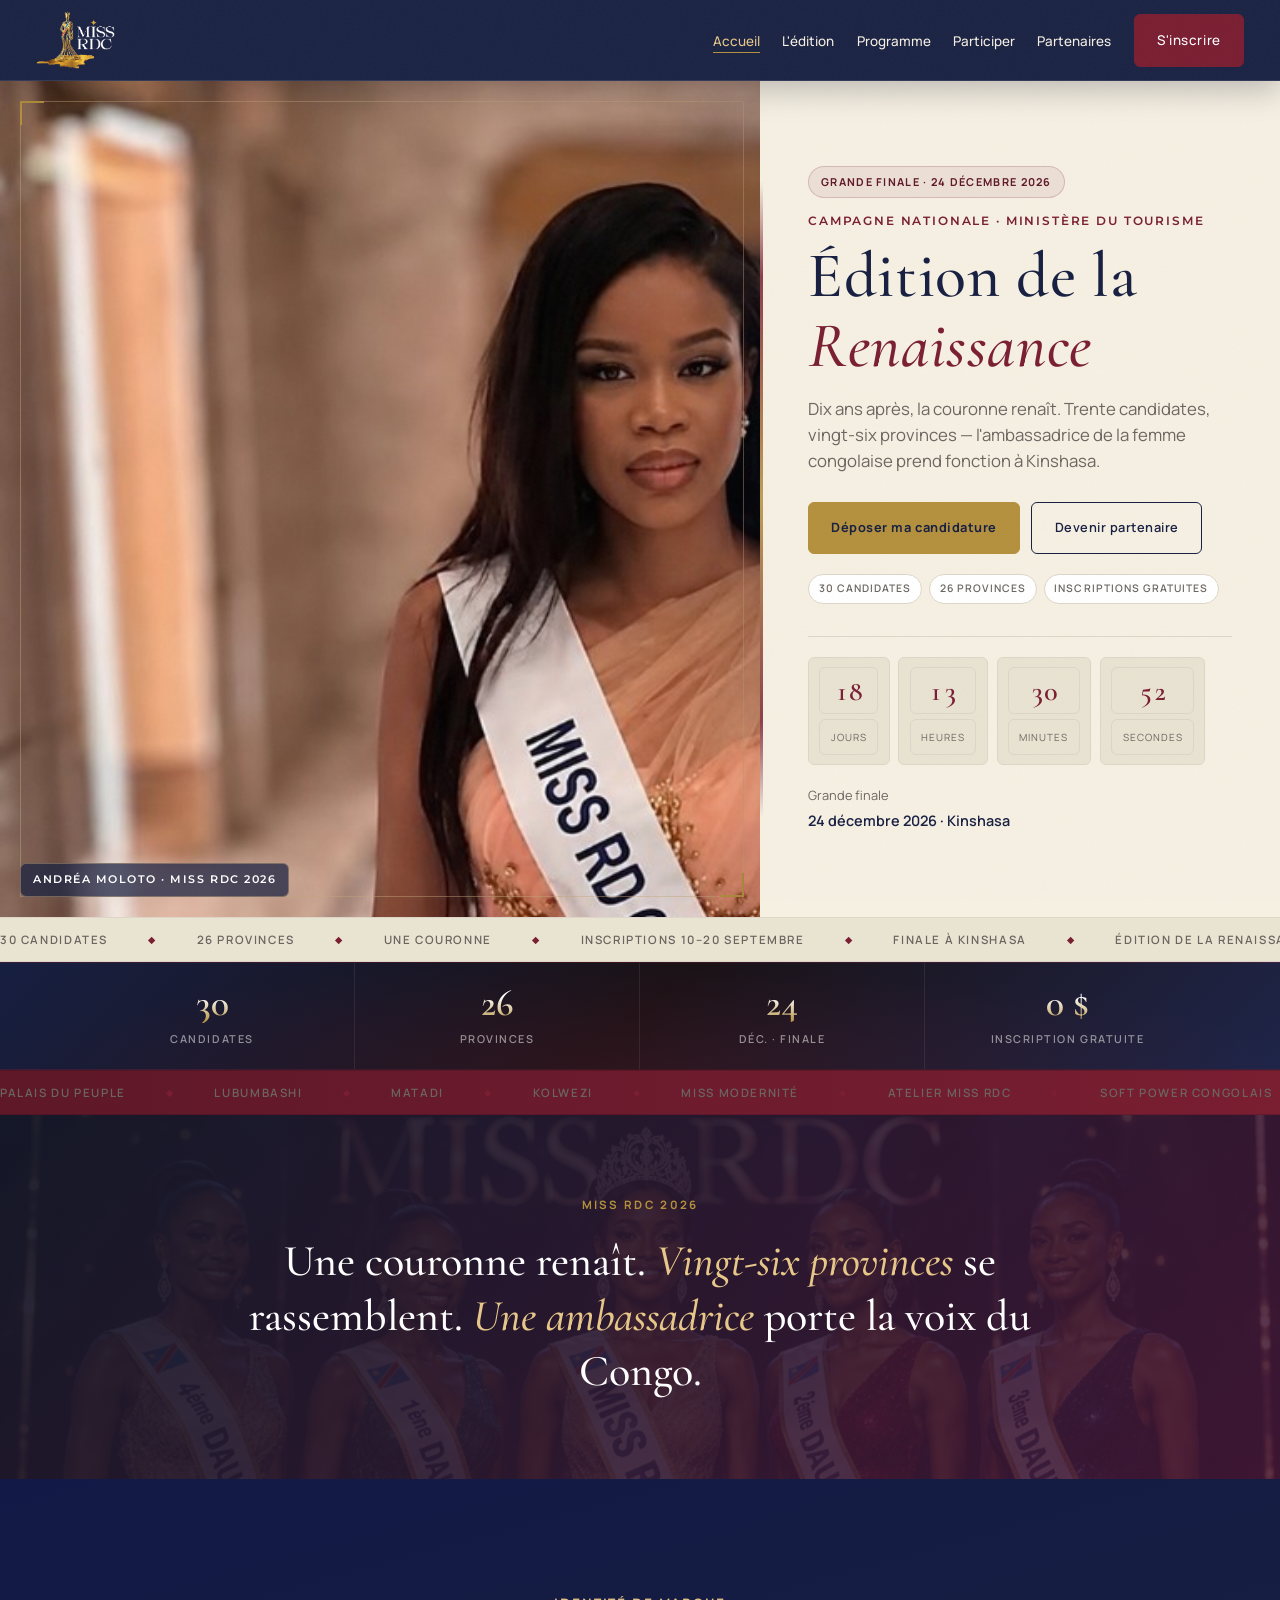
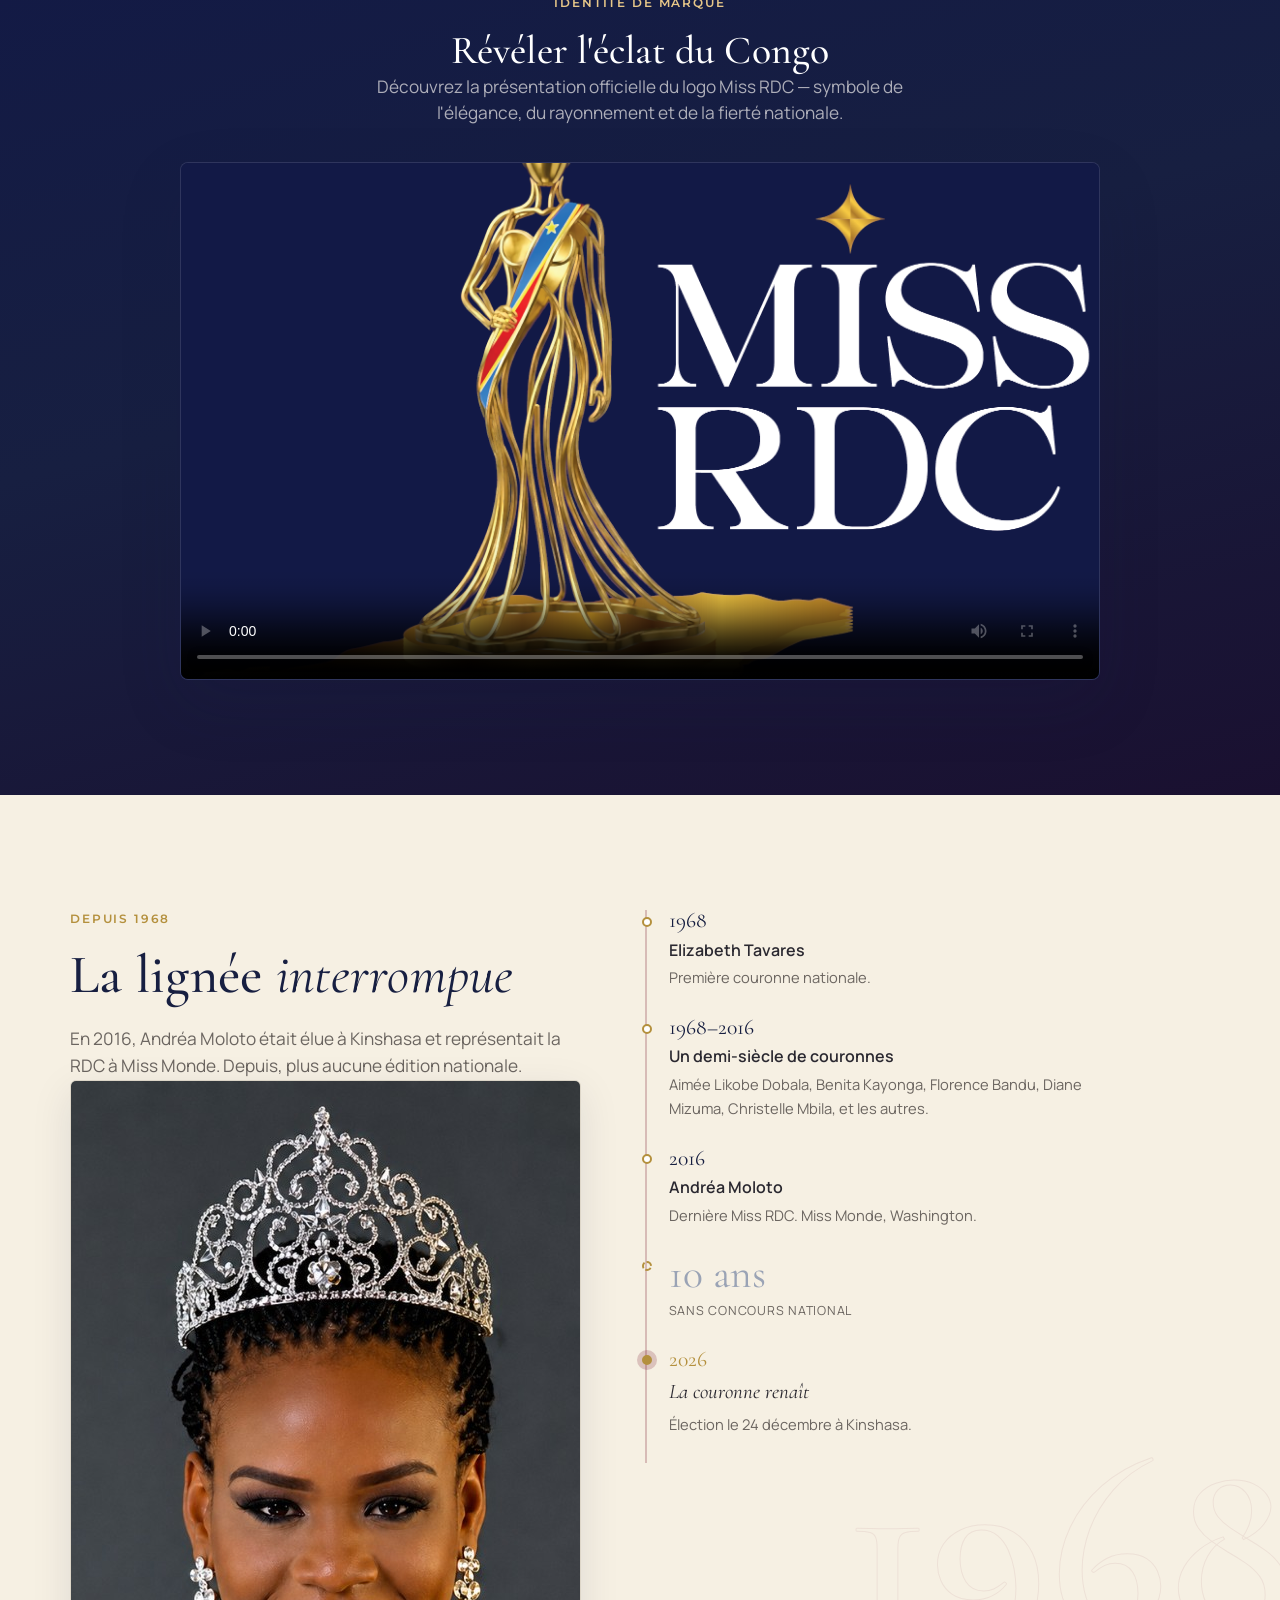
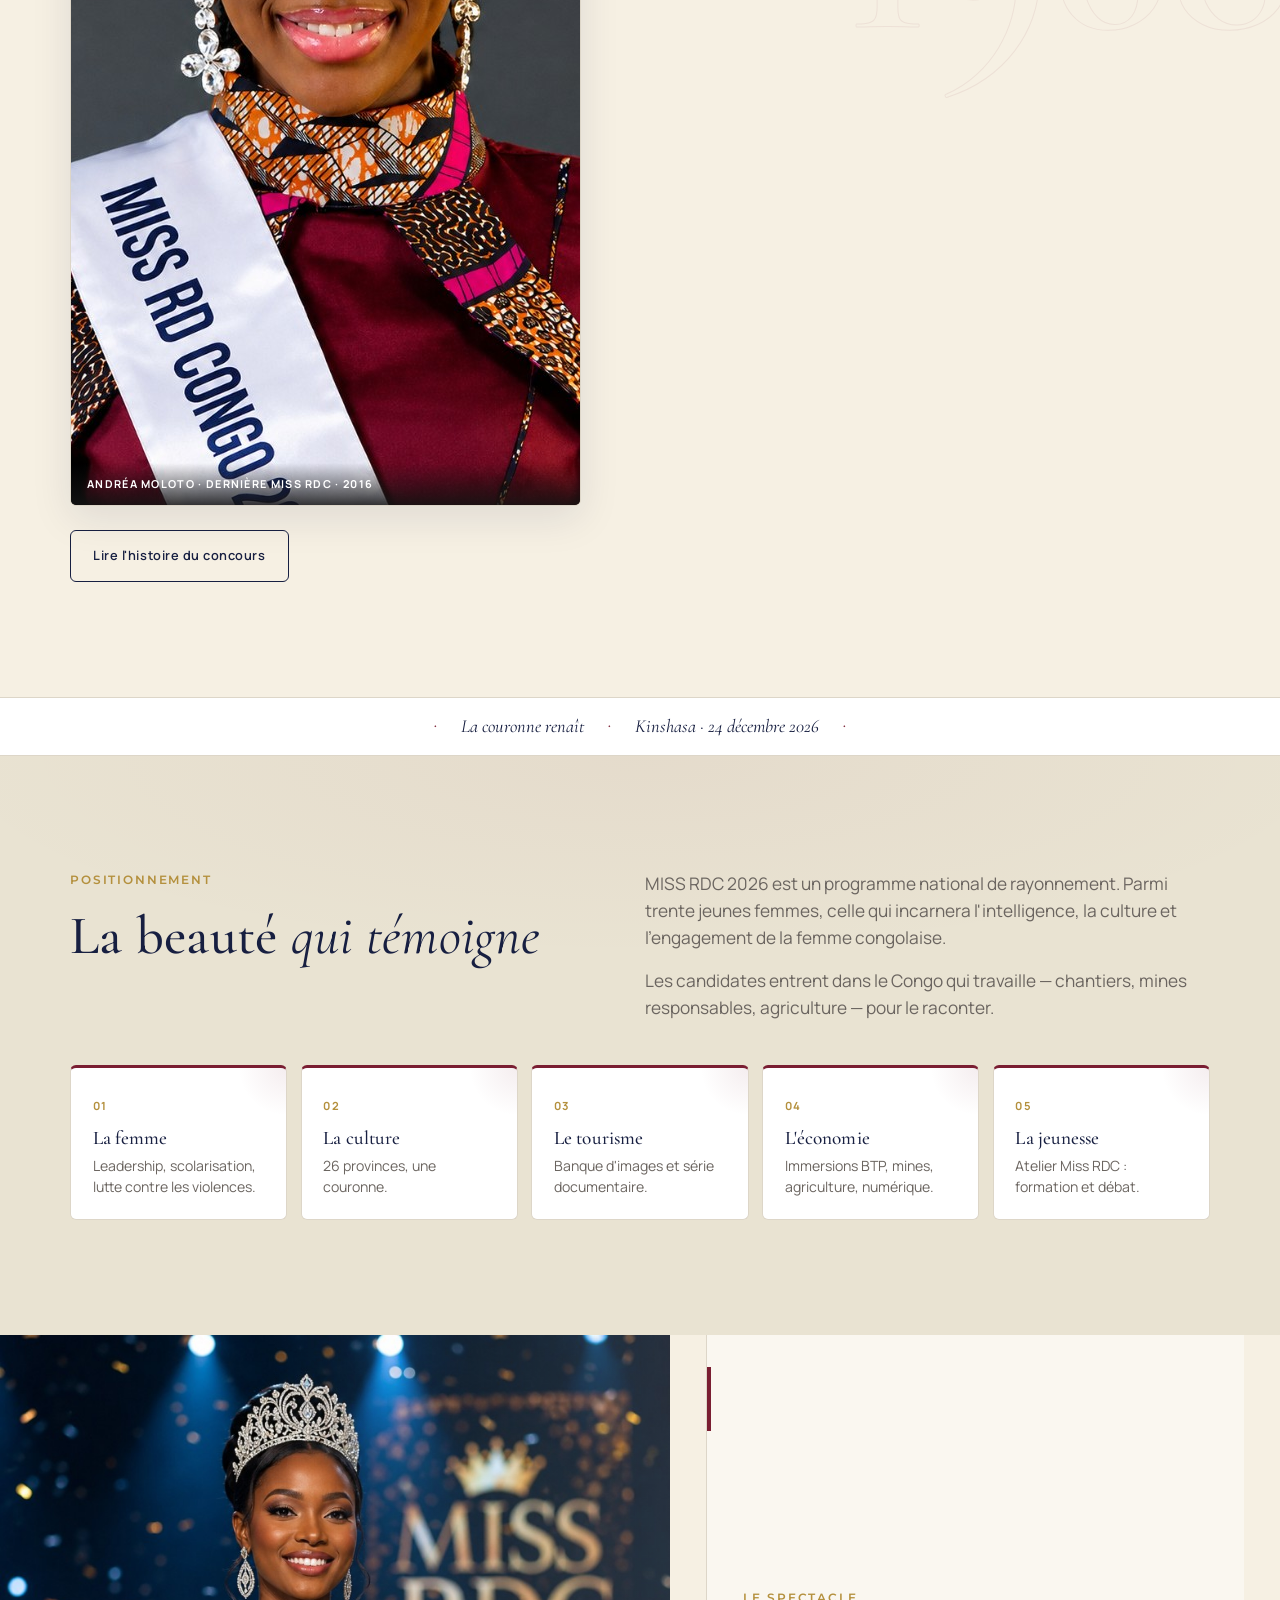
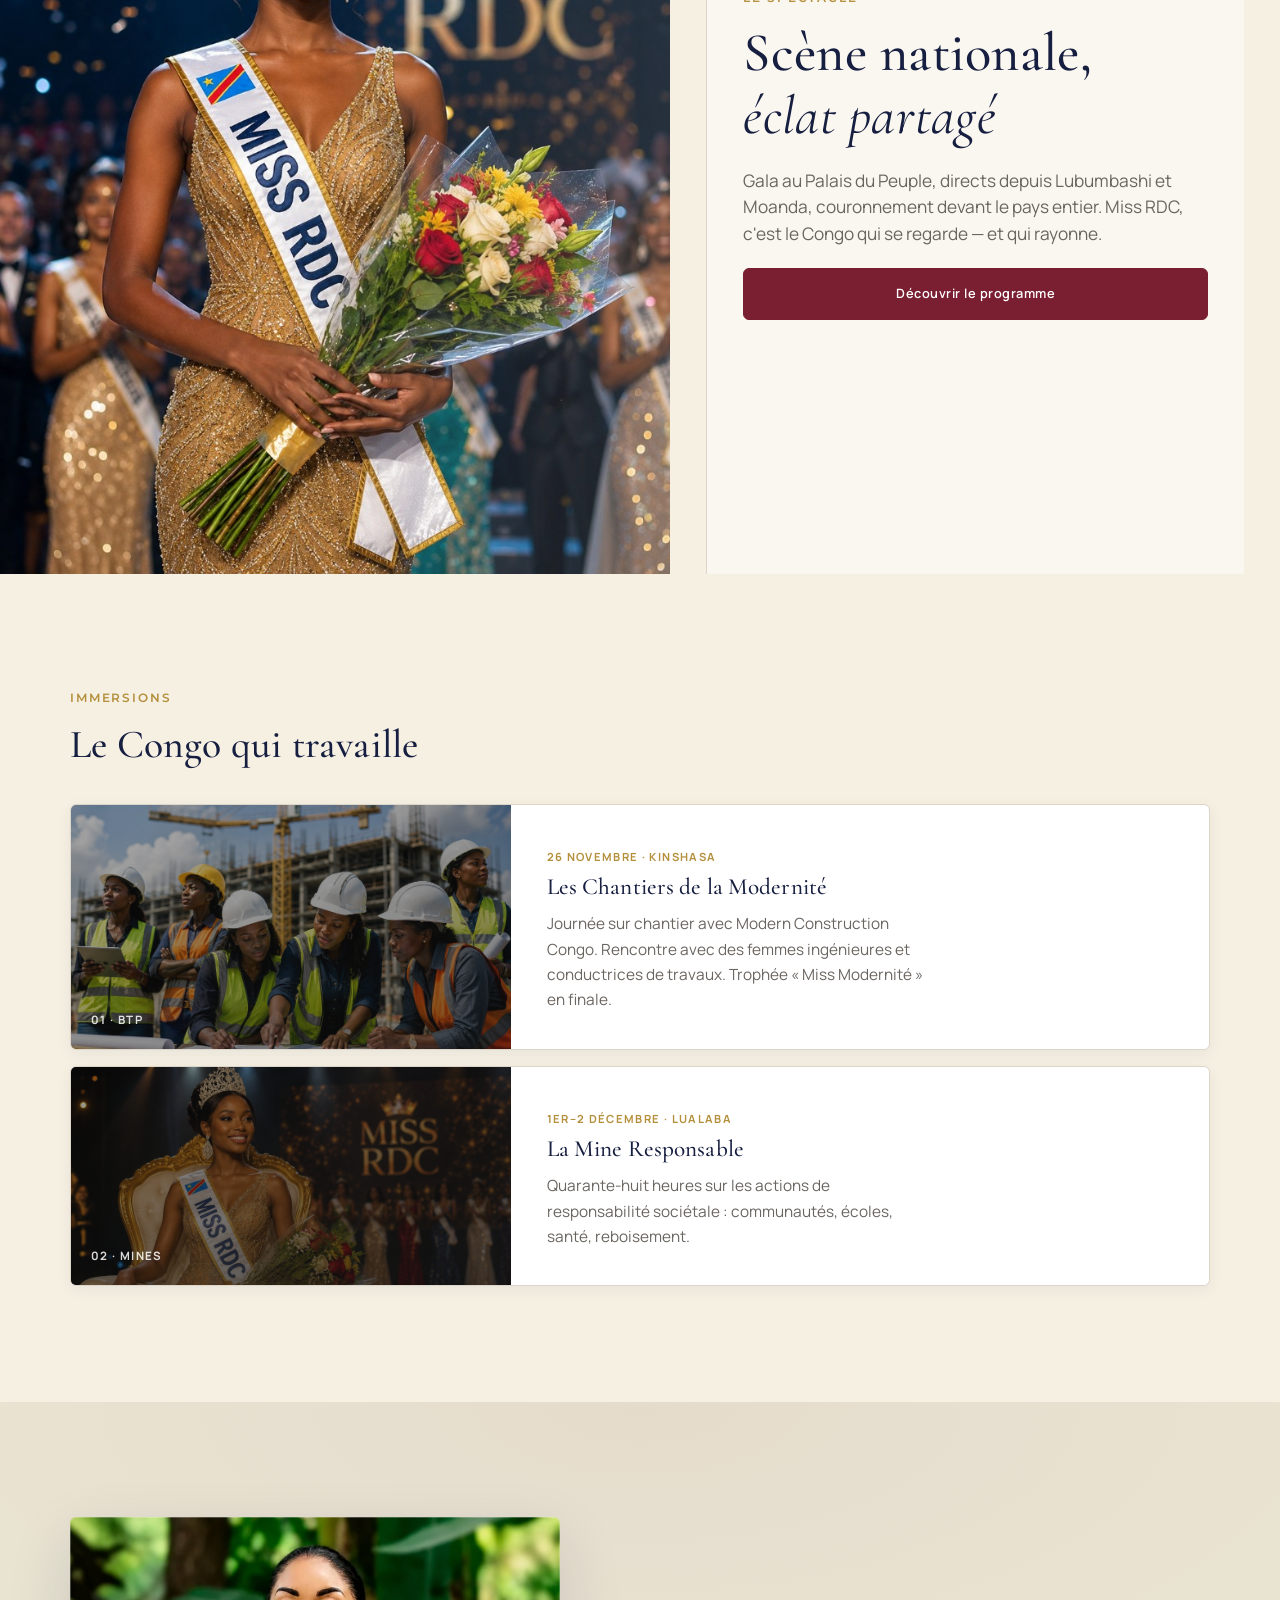
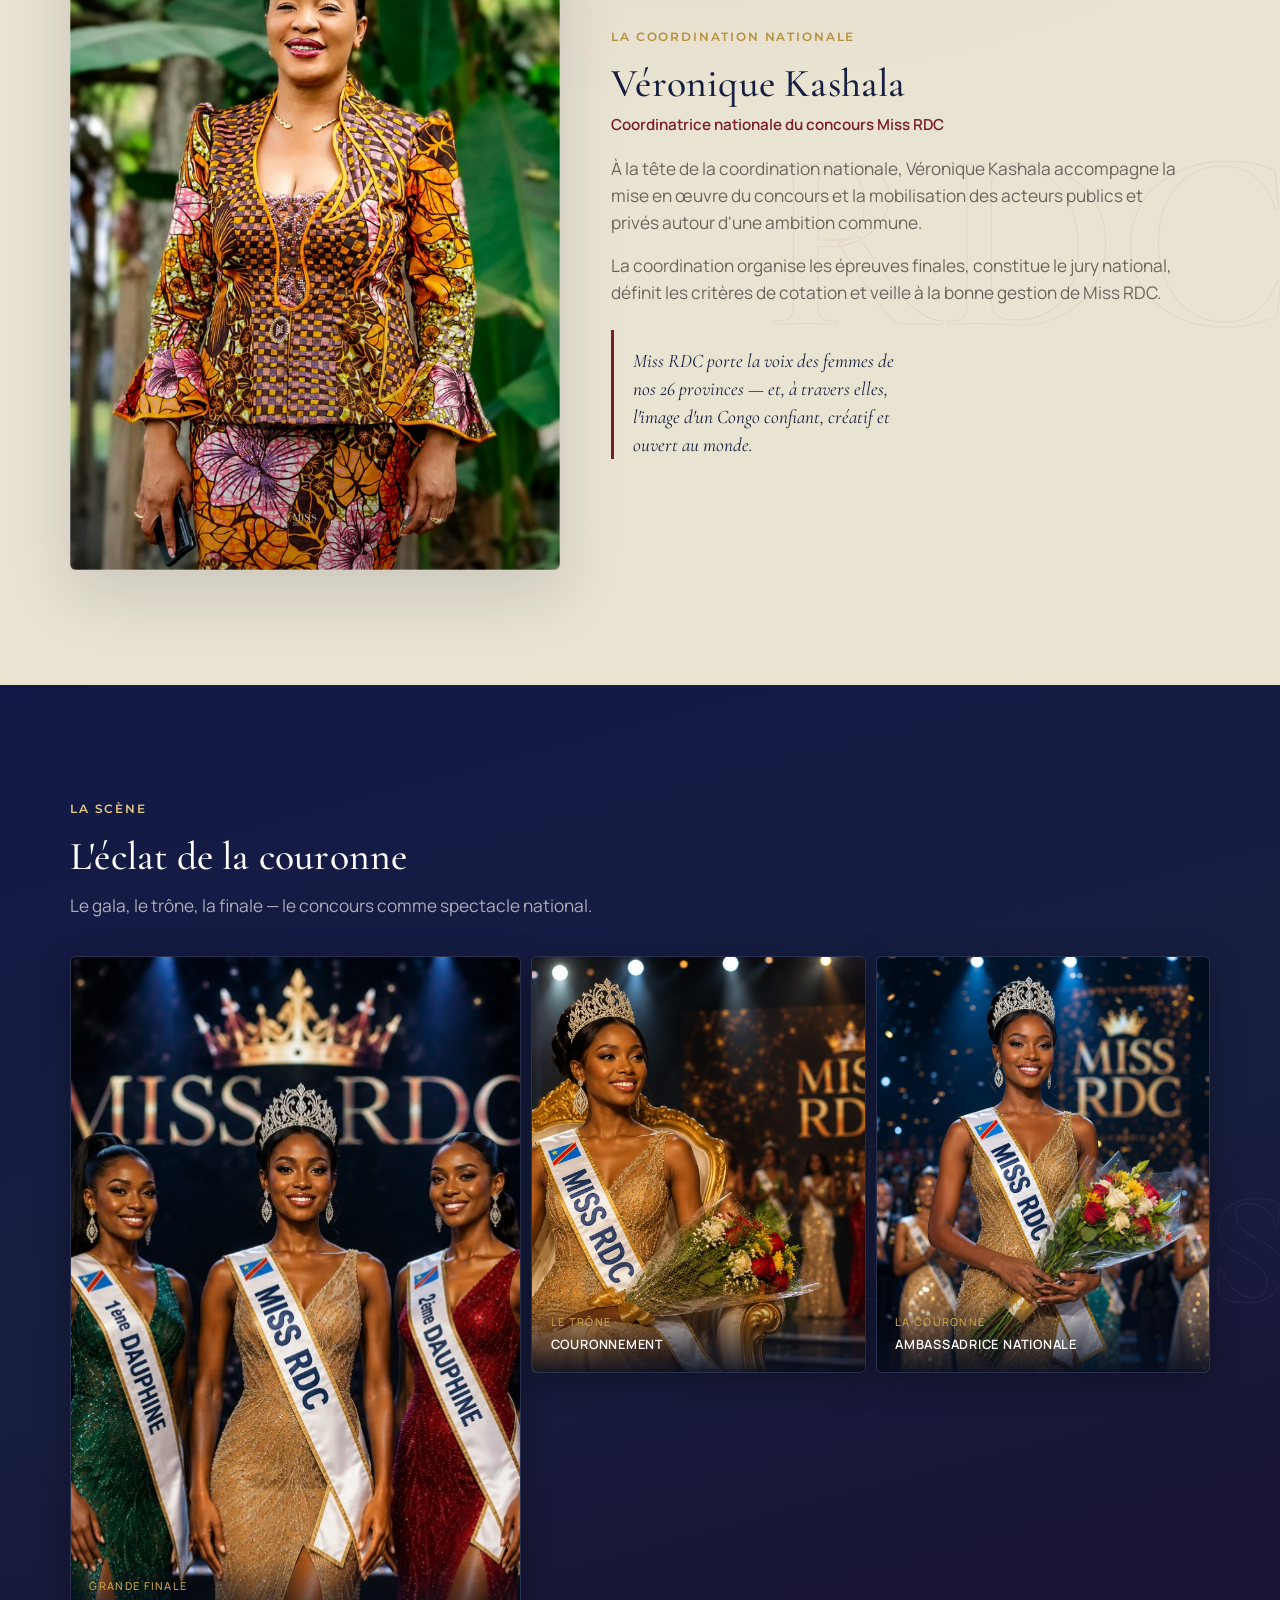
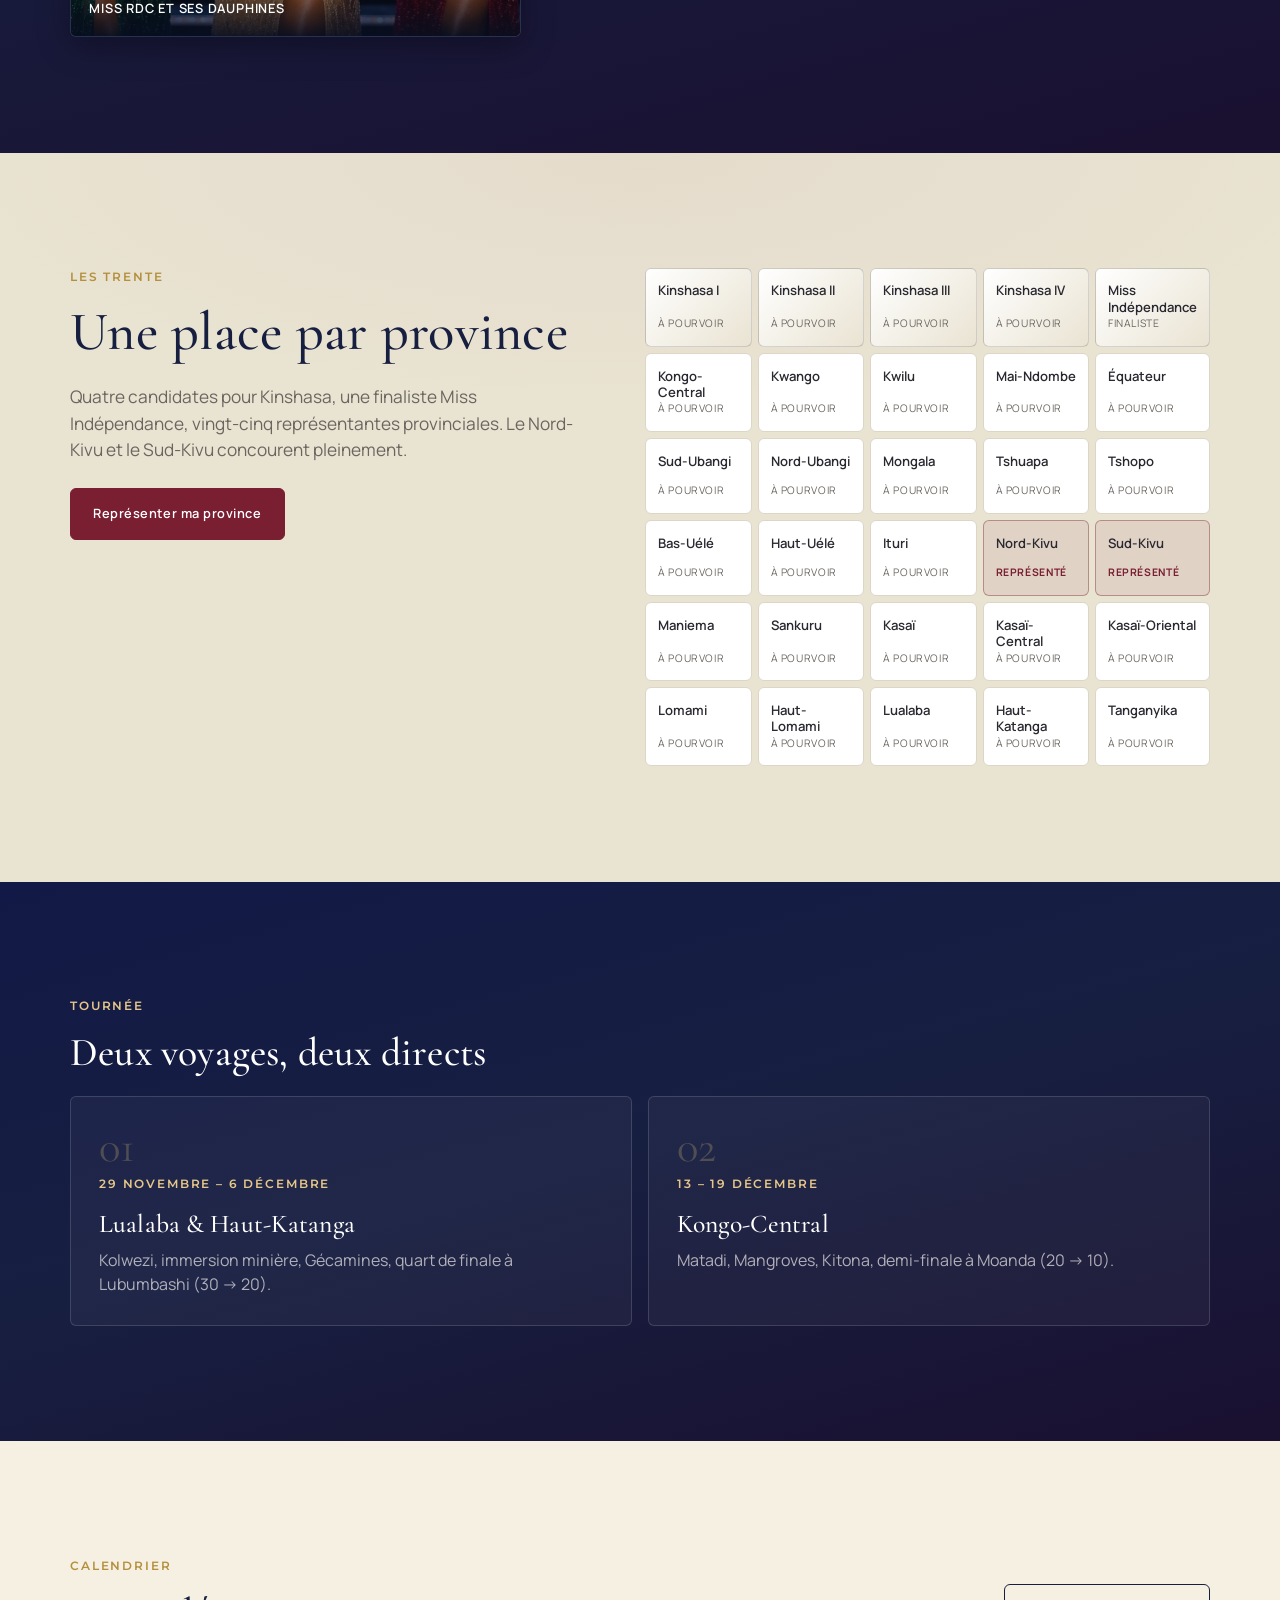
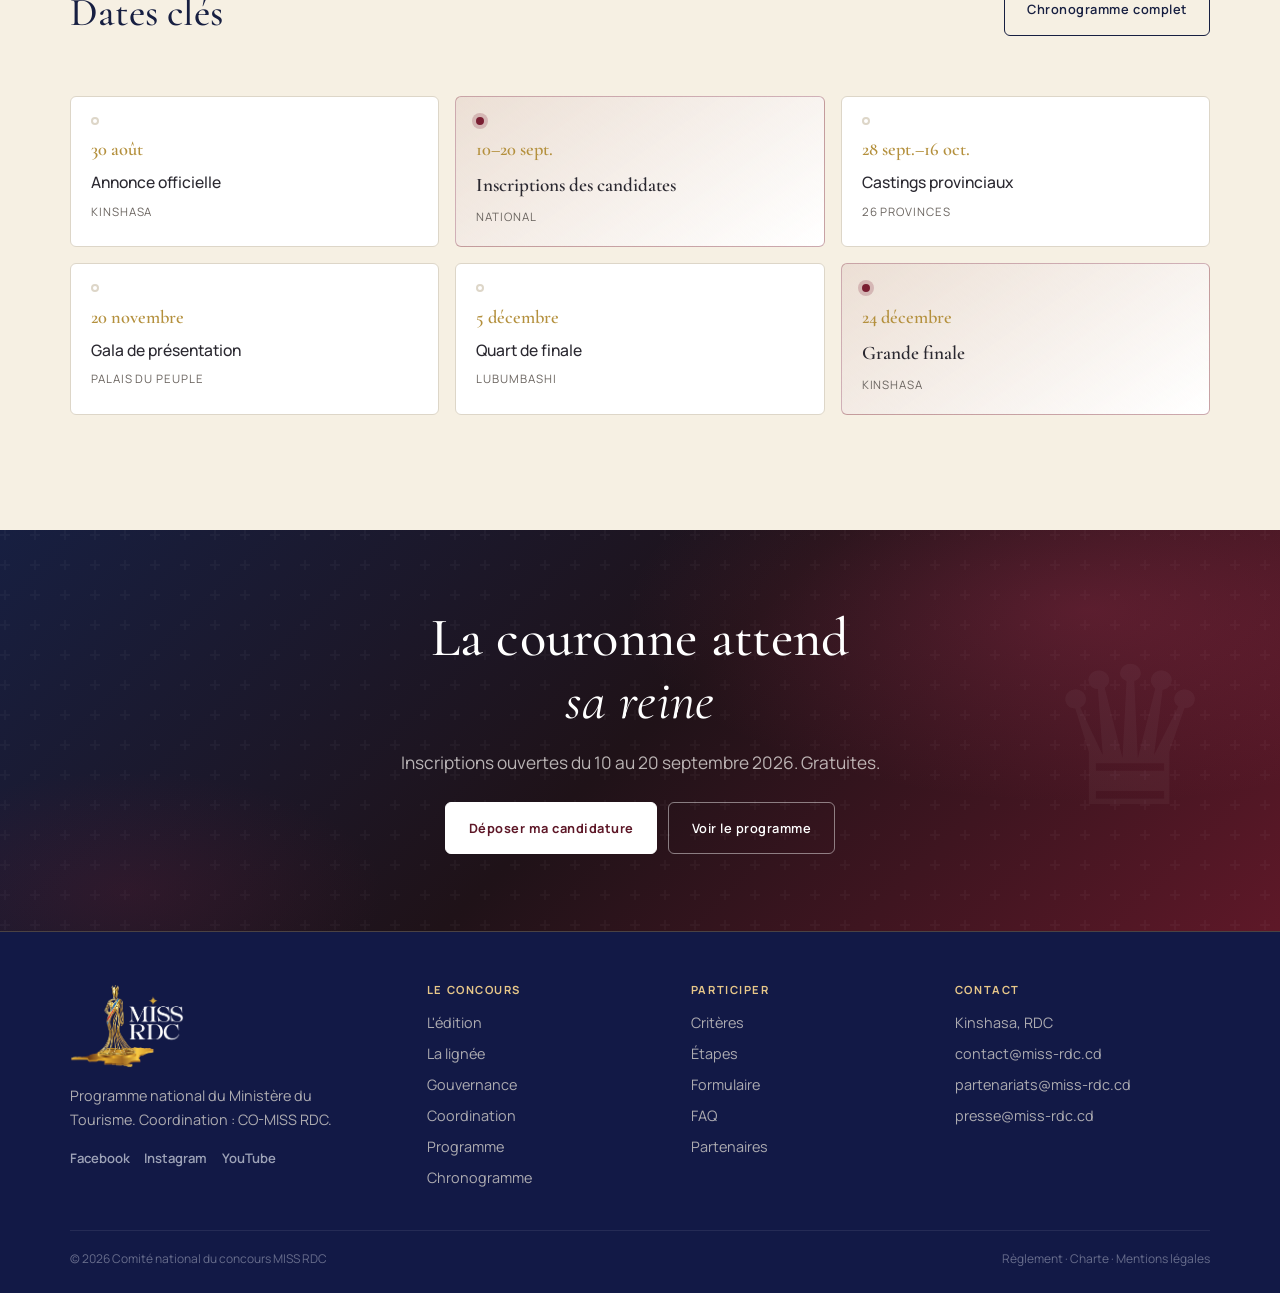
==== commit e1c8f3be: "Identité officielle, hero Andréa Moloto et formulaire vidéo mobile. Applique la palette livret, le l" ====
--- a/index.html
+++ b/index.html
@@ -5,24 +5,24 @@
 <meta name="viewport" content="width=device-width,initial-scale=1">
 <title>MISS RDC 2026 — Édition de la Renaissance</title>
 <meta name="description" content="Dix ans après, la couronne renaît. MISS RDC 2026, programme national du Ministère du Tourisme : 30 candidates, 26 provinces, une ambassadrice. Grande finale le 24 décembre 2026 à Kinshasa.">
-<meta name="theme-color" content="#9E1840">
+<meta name="theme-color" content="#171F41">
 <meta property="og:type" content="website">
 <meta property="og:site_name" content="MISS RDC 2026">
 <meta property="og:title" content="MISS RDC 2026 — Édition de la Renaissance">
-<meta property="og:description" content="Dix ans après, la couronne renaît. Programme national du Ministère du Tourisme. Grande finale le 24 décembre 2026 à Kinshasa.">
+<meta property="og:description" content="Révéler l'éclat du Congo. Programme national du Ministère du Tourisme. Grande finale le 24 décembre 2026 à Kinshasa.">
 <meta property="og:locale" content="fr_CD">
-<link rel="icon" href="assets/img/logo-miss-rdc.png">
+<link rel="icon" href="assets/img/favicon.png">
 <meta name="author" content="Comité national du concours MISS RDC">
 <link rel="preconnect" href="https://fonts.googleapis.com">
 <link rel="preconnect" href="https://fonts.gstatic.com" crossorigin>
-<link href="https://fonts.googleapis.com/css2?family=EB+Garamond:ital,wght@0,400;0,500;0,600;0,700;1,400;1,500&family=IBM+Plex+Sans:ital,wght@0,300;0,400;0,500;0,600;0,700;1,400&display=swap" rel="stylesheet">
+<link href="https://fonts.googleapis.com/css2?family=Cinzel:wght@600&family=Cormorant+Garamond:ital,wght@0,500;0,600;0,700;1,500&family=Manrope:wght@300;400;500;600&family=Montserrat:wght@600;700&display=swap" rel="stylesheet">
 <link rel="stylesheet" href="assets/css/main.css">
 </head>
 <body>
 
 <header class="nav">
   <a class="brand" href="index.html">
-    <img class="brand-logo" src="assets/img/logo-miss-rdc.png" alt="Miss RDC" width="120" height="120">
+    <img class="brand-logo brand-logo-wide" src="assets/img/logo-miss-rdc.png" alt="Miss RDC" width="280" height="58">
   </a>
   <nav aria-label="Navigation principale">
     <ul class="menu">
@@ -38,17 +38,12 @@
 </header>
 
 <section class="hero">
-  <div class="hero-stage" data-hero-pull>
-    <div class="hero-deck">
-      <figure class="pull"><img src="assets/img/hero-miss.jpg" alt="Miss RDC couronnée sur scène" width="1024" height="682"></figure>
-      <figure class="pull"><img src="assets/img/galerie-trone.jpg" alt="Miss RDC sur le trône" width="1024" height="682" loading="lazy"></figure>
-      <figure class="pull"><img src="assets/img/galerie-couronne.jpg" alt="Miss RDC avec sa couronne" width="819" height="1024" loading="lazy"></figure>
-      <figure class="pull"><img src="assets/img/galerie-finale.jpg" alt="Miss RDC et ses dauphines" width="1024" height="682" loading="lazy"></figure>
-    </div>
-    <img class="hero-hand" src="assets/img/main-tirage.png" alt="" aria-hidden="true" width="978" height="723">
+  <div class="hero-stage hero-stage--static">
+    <figure class="hero-photo">
+      <img src="assets/img/andrea-moloto.jpg" alt="Andréa Moloto, Miss RDC" width="768" height="1024">
+      <figcaption class="hero-caption">Andréa Moloto · Miss RDC 2026</figcaption>
+    </figure>
     <div class="hero-frame" aria-hidden="true"></div>
-    <div class="hero-counter" aria-live="polite"><span data-slide-current>1</span><span class="sep">/</span><span>4</span></div>
-    <div class="hero-dots" aria-hidden="true"></div>
   </div>
   <div class="hero-panel">
     <span class="hero-badge hero-in d1">Grande finale · 24 décembre 2026</span>
@@ -109,6 +104,19 @@
   </div>
 </section>
 
+<section class="sec sec-dark logo-film" id="identite">
+  <div class="wrap logo-film-inner rev">
+    <p class="eyebrow">Identité de marque</p>
+    <h2 class="t-l">Révéler l'éclat du Congo</h2>
+    <p class="lead">Découvrez la présentation officielle du logo Miss RDC — symbole de l'élégance, du rayonnement et de la fierté nationale.</p>
+    <div class="film-player">
+      <video controls playsinline preload="metadata" poster="assets/img/logo-miss-rdc.png" aria-label="Vidéo de présentation du logo Miss RDC">
+        <source src="assets/video/intro-miss-rdc.mp4" type="video/mp4">
+      </video>
+    </div>
+  </div>
+</section>
+
 <section class="sec sec-rich" id="lignee">
   <span class="sec-watermark" aria-hidden="true">1968</span>
   <div class="wrap split">
@@ -117,8 +125,8 @@
       <h2 class="t-xl">La lignée <span class="it">interrompue</span></h2>
       <p class="lead mt-lg">En 2016, Andréa Moloto était élue à Kinshasa et représentait la RDC à Miss Monde. Depuis, plus aucune édition nationale.</p>
       <figure class="lignee-visual mt-lg">
-        <img src="assets/img/galerie-trone.jpg" alt="Miss RDC sur le trône lors d'une précédente édition" width="1024" height="682" loading="lazy">
-        <figcaption>Dernière édition · 2016</figcaption>
+        <img src="assets/img/andrea-moloto-portrait.jpg" alt="Andréa Moloto, Miss RDC 2016" width="1024" height="1024" loading="lazy">
+        <figcaption>Andréa Moloto · Dernière Miss RDC · 2016</figcaption>
       </figure>
       <div class="btns mt-lg">
         <a class="btn btn-line-dark" href="edition.html#lignee">Lire l'histoire du concours</a>
@@ -374,7 +382,7 @@
     <div class="foot-grid">
       <div>
         <div class="brand" style="margin-bottom:1rem">
-          <img class="brand-logo lg" src="assets/img/logo-miss-rdc.png" alt="Miss RDC" width="160" height="160">
+          <img class="brand-logo brand-logo-wide lg" src="assets/img/logo-miss-rdc.png" alt="Miss RDC" width="320" height="84">
         </div>
         <p style="font-size:.9rem;max-width:32ch;margin:0">Programme national du Ministère du Tourisme. Coordination : CO-MISS RDC.</p>
         <div class="socials">
--- a/assets/css/main.css
+++ b/assets/css/main.css
@@ -1,37 +1,53 @@
-/* MISS RDC 2026 — campagne « Renaissance »
-   Identité distincte de miss-rdc.cd (pas de bleu nuit + or).
-   Clair, éditorial, accent bordeaux. */
+/* MISS RDC 2026 — identité officielle (livret institutionnel)
+   Palette : bleu nuit · or · ivoire · bordeaux */
 
 :root {
-  --ink: #141414;
-  --ink-2: #1F1F1F;
-  --gold: #9E1840;
-  --gold-bright: #C43A5F;
-  --red: #9E1840;
-  --red-dark: #7A1232;
-  --red-soft: rgba(158, 24, 64, 0.08);
-  --red-glow: rgba(158, 24, 64, 0.22);
-  --paper: #FFFFFF;
-  --paper-soft: #F4F2F0;
-  --paper-warm: #FAF8F6;
-  --text: #222222;
+  --night: #171F41;
+  --night-2: #1F2549;
+  --night-deep: #121946;
+  --night-soft: rgba(23, 31, 65, 0.08);
+  --gold: #B4903D;
+  --gold-bright: #C8A149;
+  --gold-light: #E7C789;
+  --gold-soft: rgba(180, 144, 61, 0.12);
+  --gold-glow: rgba(180, 144, 61, 0.28);
+  --bordeaux: #7A1E32;
+  --bordeaux-dark: #5E1828;
+  --bordeaux-soft: rgba(122, 30, 50, 0.08);
+  --bordeaux-glow: rgba(122, 30, 50, 0.22);
+  --ivory: #F6F0E3;
+  --ivory-soft: #E9E3D2;
+  --ivory-warm: #FAF7F0;
+
+  --ink: var(--night);
+  --ink-2: var(--night-2);
+  --red: var(--bordeaux);
+  --red-dark: var(--bordeaux-dark);
+  --red-soft: var(--bordeaux-soft);
+  --red-glow: var(--bordeaux-glow);
+  --paper: var(--ivory);
+  --paper-soft: var(--ivory-soft);
+  --paper-warm: var(--ivory-warm);
+  --gold-real: var(--gold);
+  --gold-real-soft: rgba(180, 144, 61, 0.35);
+  --text: #2A2830;
   --muted: #6B6560;
-  --line: #E6E2DE;
+  --line: #DDD6C8;
   --line-dark: rgba(255, 255, 255, 0.14);
 
-  --serif: "EB Garamond", "Times New Roman", Georgia, serif;
-  --sans: "IBM Plex Sans", "Helvetica Neue", Helvetica, Arial, sans-serif;
+  --serif: "Cormorant Garamond", "EB Garamond", Georgia, serif;
+  --sans: "Manrope", "IBM Plex Sans", Helvetica, Arial, sans-serif;
+  --label: "Montserrat", var(--sans);
+  --inst: "Cinzel", var(--serif);
 
   --wrap: 1140px;
   --pad: clamp(1.25rem, 3.5vw, 2.25rem);
   --sec: clamp(4.5rem, 9vw, 7.25rem);
   --ease: cubic-bezier(0.22, 1, 0.36, 1);
   --radius: 6px;
-  --shadow-sm: 0 4px 16px rgba(20, 20, 20, 0.06);
-  --shadow-md: 0 12px 40px rgba(20, 20, 20, 0.1);
-  --shadow-lg: 0 24px 64px rgba(20, 20, 20, 0.14);
-  --gold-real: #C4A57A;
-  --gold-real-soft: rgba(196, 165, 122, 0.35);
+  --shadow-sm: 0 4px 16px rgba(23, 31, 65, 0.06);
+  --shadow-md: 0 12px 40px rgba(23, 31, 65, 0.1);
+  --shadow-lg: 0 24px 64px rgba(23, 31, 65, 0.14);
 }
 
 html {
@@ -108,7 +124,7 @@
 .lead-sm { font-size: 1rem; margin-top: 0.6rem; }
 .mute { color: var(--muted); }
 .eyebrow {
-  font-family: var(--sans);
+  font-family: var(--label);
   font-size: 0.72rem;
   font-weight: 600;
   letter-spacing: 0.16em;
@@ -134,7 +150,7 @@
   font-weight: 600;
   line-height: 0.85;
   color: transparent;
-  -webkit-text-stroke: 1px rgba(158, 24, 64, 0.07);
+  -webkit-text-stroke: 1px rgba(122, 30, 50, 0.07);
   pointer-events: none;
   user-select: none;
   z-index: 0;
@@ -152,17 +168,17 @@
   content: "";
   position: absolute;
   inset: 0;
-  background: radial-gradient(ellipse 80% 50% at 50% 0%, rgba(158, 24, 64, 0.04), transparent 70%);
+  background: radial-gradient(ellipse 80% 50% at 50% 0%, rgba(122, 30, 50, 0.04), transparent 70%);
   pointer-events: none;
 }
 .sec-soft > .wrap { position: relative; z-index: 1; }
 .sec-dark {
-  background: linear-gradient(165deg, #181818 0%, var(--ink) 45%, #1a1014 100%);
-  color: #F5F2F0;
+  background: linear-gradient(165deg, var(--night-deep) 0%, var(--night) 48%, #1a1030 100%);
+  color: var(--ivory);
 }
 .sec-dark h1, .sec-dark h2, .sec-dark h3, .sec-dark h4 { color: #fff; }
 .sec-dark .lead, .sec-dark .mute { color: rgba(245, 242, 240, 0.68); }
-.sec-dark .eyebrow { color: #E8A0B4; }
+.sec-dark .eyebrow { color: #E7C789; }
 .split {
   display: grid;
   grid-template-columns: minmax(0, 0.95fr) minmax(0, 1.05fr);
@@ -186,7 +202,7 @@
 .sec-head .lead { margin-top: 0.85rem; }
 .sec-intro { max-width: 36rem; }
 
-/* Nav — toujours claire (≠ site officiel sombre) */
+/* Nav — bleu nuit institutionnel */
 .nav {
   position: sticky;
   top: 0;
@@ -195,29 +211,24 @@
   align-items: center;
   justify-content: space-between;
   gap: 1.25rem;
-  padding: 0.85rem var(--pad);
-  background: rgba(255, 255, 255, 0.92);
+  padding: 0.7rem var(--pad);
+  background: rgba(23, 31, 65, 0.96);
   backdrop-filter: blur(16px);
   -webkit-backdrop-filter: blur(16px);
-  border-bottom: 1px solid transparent;
-  box-shadow: none;
+  border-bottom: 1px solid rgba(255, 255, 255, 0.08);
+  box-shadow: 0 8px 32px rgba(8, 10, 24, 0.25);
   transition: border-color 0.3s, box-shadow 0.3s, background 0.3s;
 }
-.nav.is-solid {
-  background: rgba(255, 255, 255, 0.97);
-  border-bottom-color: var(--line);
-  box-shadow: var(--shadow-sm);
-}
+.nav.is-solid,
 .nav.is-hero:not(.is-solid) {
-  background: rgba(255, 255, 255, 0.88);
-  border-bottom-color: transparent;
-  box-shadow: none;
-}
-.nav.is-hero:not(.is-solid) .brand,
-.nav.is-hero:not(.is-solid) .menu a,
-.nav.is-hero:not(.is-solid) .burger { color: var(--ink); }
-.nav.is-hero:not(.is-solid) .burger { border-color: var(--line); }
-.nav.is-hero:not(.is-solid) .burger span { background: var(--ink); }
+  background: rgba(23, 31, 65, 0.98);
+  border-bottom-color: rgba(255, 255, 255, 0.1);
+}
+.nav .brand,
+.nav .menu a,
+.nav .burger { color: var(--ivory); }
+.nav .burger { border-color: rgba(255, 255, 255, 0.2); }
+.nav .burger span { background: var(--ivory); }
 
 .brand {
   display: flex;
@@ -232,12 +243,19 @@
   z-index: 101;
 }
 .brand-logo {
-  height: 48px;
+  height: 58px;
   width: auto;
   display: block;
   flex: none;
 }
-.brand-logo.lg { height: 72px; }
+.brand-logo-wide {
+  height: 58px;
+  width: auto;
+  max-width: min(320px, 58vw);
+  object-fit: contain;
+  object-position: left center;
+}
+.brand-logo.lg { height: 84px; max-width: 360px; }
 .brand .yr {
   font-size: 0.68rem;
   font-weight: 700;
@@ -262,7 +280,7 @@
 .menu a {
   font-size: 0.84rem;
   font-weight: 500;
-  color: var(--text);
+  color: rgba(246, 240, 227, 0.88);
   position: relative;
   transition: color 0.2s;
 }
@@ -278,7 +296,7 @@
 }
 .menu a:hover::after,
 .menu a[aria-current="page"]::after { width: 100%; }
-.menu a[aria-current="page"] { color: var(--ink); }
+.menu a[aria-current="page"] { color: var(--gold-light); }
 .menu .btn::after { display: none; }
 .burger {
   display: none;
@@ -329,14 +347,14 @@
   border-color: var(--red-dark);
 }
 .btn-gold {
-  background: var(--red);
-  color: #fff !important;
-  border-color: var(--red);
+  background: var(--gold);
+  color: var(--night) !important;
+  border-color: var(--gold);
   font-weight: 700;
 }
 .btn-gold:hover {
-  background: var(--red-dark);
-  border-color: var(--red-dark);
+  background: var(--gold-bright);
+  border-color: var(--gold-bright);
   filter: none;
 }
 .btn-line,
@@ -392,10 +410,43 @@
   overflow: hidden;
   /* fond de scène : velours sombre, visible pendant le tirage */
   background:
-    radial-gradient(120% 100% at 18% 28%, #34141E 0%, #180B0F 55%, #0A0708 100%);
+    radial-gradient(120% 100% at 18% 28%, #243066 0%, var(--night-deep) 55%, #0A0E22 100%);
 }
 .hero-bg,
 .hero-stars { display: none; }
+
+/* Hero statique — une seule photo */
+.hero-stage--static .hero-photo {
+  position: absolute;
+  inset: 0;
+  margin: 0;
+}
+.hero-stage--static .hero-photo img {
+  width: 100%;
+  height: 100%;
+  object-fit: cover;
+  object-position: center 12%;
+  display: block;
+}
+.hero-caption {
+  position: absolute;
+  left: 1.25rem;
+  bottom: 1.25rem;
+  z-index: 4;
+  margin: 0;
+  font-family: var(--label);
+  font-size: 0.68rem;
+  font-weight: 600;
+  letter-spacing: 0.14em;
+  text-transform: uppercase;
+  color: #fff;
+  background: rgba(23, 31, 65, 0.72);
+  backdrop-filter: blur(8px);
+  padding: 0.45rem 0.75rem;
+  border-radius: var(--radius);
+  border: 1px solid rgba(231, 199, 137, 0.35);
+}
+
 .hero-frame {
   position: absolute;
   inset: 1.25rem;
@@ -541,8 +592,8 @@
   flex-direction: column;
   justify-content: center;
   padding: clamp(2rem, 5vw, 3.5rem) clamp(1.5rem, 4vw, 3rem);
-  background: #fff;
-  box-shadow: -28px 0 80px rgba(20, 20, 20, 0.14);
+  background: var(--ivory);
+  box-shadow: -28px 0 80px rgba(23, 31, 65, 0.18);
 }
 .hero-panel::before {
   content: "";
@@ -564,7 +615,7 @@
   text-transform: uppercase;
   color: var(--red-dark);
   background: var(--red-soft);
-  border: 1px solid rgba(158, 24, 64, 0.2);
+  border: 1px solid rgba(122, 30, 50, 0.2);
   padding: 0.4rem 0.75rem;
   border-radius: 999px;
   margin-bottom: 0.85rem;
@@ -653,7 +704,7 @@
   transition: border-color 0.25s, background 0.25s;
 }
 .hero-bar .meta div:hover {
-  border-color: rgba(158, 24, 64, 0.35);
+  border-color: rgba(122, 30, 50, 0.35);
   background: var(--red-soft);
 }
 .hero-bar .v {
@@ -737,14 +788,14 @@
   background:
     linear-gradient(135deg, var(--ink) 0%, #1a1216 50%, var(--ink-2) 100%);
   color: #fff;
-  border-block: 1px solid rgba(158, 24, 64, 0.35);
+  border-block: 1px solid rgba(122, 30, 50, 0.35);
   position: relative;
 }
 .stats-bar::before {
   content: "";
   position: absolute;
   inset: 0;
-  background: radial-gradient(ellipse 50% 100% at 50% 100%, rgba(158, 24, 64, 0.2), transparent);
+  background: radial-gradient(ellipse 50% 100% at 50% 100%, rgba(122, 30, 50, 0.2), transparent);
   pointer-events: none;
 }
 .stats-bar .wrap { position: relative; z-index: 1; }
@@ -760,7 +811,7 @@
   transition: background 0.25s;
 }
 .stat-item:last-child { border-right: 0; }
-.stat-item:hover { background: rgba(158, 24, 64, 0.18); }
+.stat-item:hover { background: rgba(122, 30, 50, 0.18); }
 .stat-n {
   display: block;
   font-family: var(--serif);
@@ -825,7 +876,7 @@
 }
 .manifesto-quote em {
   font-style: italic;
-  color: #E8A0B4;
+  color: #E7C789;
 }
 
 /* Bandeau décoratif */
@@ -932,7 +983,7 @@
 .lignee {
   --lp: 1.35rem;
   padding-left: var(--lp);
-  border-left: 2px solid rgba(158, 24, 64, 0.25);
+  border-left: 2px solid rgba(122, 30, 50, 0.25);
 }
 .nd {
   position: relative;
@@ -1010,8 +1061,9 @@
 }
 .lignee-visual img {
   width: 100%;
-  aspect-ratio: 16 / 10;
+  aspect-ratio: 4 / 5;
   object-fit: cover;
+  object-position: center 15%;
   transition: transform 0.7s var(--ease);
 }
 .lignee-visual:hover img { transform: scale(1.04); }
@@ -1059,7 +1111,7 @@
 .pillar:hover {
   transform: translateY(-4px);
   box-shadow: var(--shadow-md);
-  border-color: rgba(158, 24, 64, 0.28);
+  border-color: rgba(122, 30, 50, 0.28);
 }
 .pillar .num,
 .num {
@@ -1086,7 +1138,7 @@
 }
 .sec-dark .pillar:hover {
   border-color: rgba(196, 58, 95, 0.45);
-  background: rgba(158, 24, 64, 0.1);
+  background: rgba(122, 30, 50, 0.1);
 }
 
 /* Bands */
@@ -1102,7 +1154,7 @@
 }
 .band + .band { margin-top: 1rem; }
 .band:hover {
-  border-color: rgba(158, 24, 64, 0.35);
+  border-color: rgba(122, 30, 50, 0.35);
   box-shadow: var(--shadow-md);
   transform: translateY(-2px);
 }
@@ -1295,7 +1347,7 @@
   color: var(--muted);
 }
 .prov.est {
-  border-color: rgba(158, 24, 64, 0.4);
+  border-color: rgba(122, 30, 50, 0.4);
   background: var(--red-soft);
 }
 .prov.est .p-s { color: var(--red); font-weight: 700; }
@@ -1346,7 +1398,7 @@
   background: var(--paper-warm);
   transform: translateY(-3px);
   box-shadow: var(--shadow-md);
-  border-color: rgba(158, 24, 64, 0.25);
+  border-color: rgba(122, 30, 50, 0.25);
   padding-left: 1.25rem;
 }
 .ev:hover::before {
@@ -1376,7 +1428,7 @@
 }
 .ev.key {
   background: linear-gradient(145deg, var(--red-soft), #fff);
-  border-color: rgba(158, 24, 64, 0.35);
+  border-color: rgba(122, 30, 50, 0.35);
   grid-column: span 1;
 }
 .ev.key::before {
@@ -1408,7 +1460,7 @@
 }
 .voyage:hover {
   border-color: rgba(196, 58, 95, 0.4);
-  background: rgba(158, 24, 64, 0.08);
+  background: rgba(122, 30, 50, 0.08);
   transform: translateY(-3px);
 }
 .sec-dark .grid.g-2 { gap: 1rem; }
@@ -1434,7 +1486,7 @@
 .stops li::before {
   content: "◆";
   margin-right: 0.4rem;
-  color: #E8A0B4;
+  color: #E7C789;
   font-size: 0.55rem;
 }
 
@@ -1514,7 +1566,7 @@
   letter-spacing: 0.18em;
   text-transform: uppercase;
   color: var(--red);
-  border: 1px solid rgba(158, 24, 64, 0.25);
+  border: 1px solid rgba(122, 30, 50, 0.25);
   background: var(--red-soft);
   padding: 0.45rem 0.9rem;
   border-radius: 999px;
@@ -1637,6 +1689,108 @@
   font-size: 0.94rem;
 }
 
+/* Vidéo — téléphone ou lien */
+.video-field .field-label {
+  display: block;
+  font-size: 0.7rem;
+  font-weight: 700;
+  letter-spacing: 0.1em;
+  text-transform: uppercase;
+  color: var(--gold);
+  margin-bottom: 0.55rem;
+}
+.video-source {
+  display: flex;
+  flex-wrap: wrap;
+  gap: 0.5rem;
+  margin-bottom: 0.85rem;
+}
+.video-source-btn {
+  font-family: var(--label);
+  font-size: 0.72rem;
+  font-weight: 600;
+  letter-spacing: 0.06em;
+  text-transform: uppercase;
+  color: var(--muted);
+  background: var(--paper-soft);
+  border: 1px solid var(--line);
+  border-radius: 999px;
+  padding: 0.45rem 0.85rem;
+  cursor: pointer;
+  transition: background 0.2s, border-color 0.2s, color 0.2s;
+}
+.video-source-btn:hover {
+  border-color: var(--gold);
+  color: var(--ink);
+}
+.video-source-btn.is-active {
+  background: var(--night);
+  border-color: var(--night);
+  color: var(--ivory);
+}
+.upload-drop {
+  display: flex;
+  flex-direction: column;
+  align-items: center;
+  justify-content: center;
+  gap: 0.35rem;
+  min-height: 148px;
+  padding: 1.25rem;
+  text-align: center;
+  border: 1.5px dashed rgba(180, 144, 61, 0.55);
+  border-radius: calc(var(--radius) + 2px);
+  background: #fff;
+  cursor: pointer;
+  transition: border-color 0.2s, background 0.2s;
+}
+.upload-drop:hover,
+.upload-drop:focus-within {
+  border-color: var(--gold);
+  background: var(--gold-soft);
+}
+.upload-icon {
+  width: 2.4rem;
+  height: 2.4rem;
+  display: grid;
+  place-items: center;
+  border-radius: 50%;
+  background: var(--night);
+  color: var(--gold-light);
+  font-size: 0.85rem;
+}
+.upload-title {
+  font-weight: 600;
+  color: var(--ink);
+}
+.upload-hint {
+  font-size: 0.8rem;
+  color: var(--muted);
+}
+.video-preview {
+  display: grid;
+  gap: 0.65rem;
+}
+.video-preview video {
+  width: 100%;
+  max-height: 320px;
+  border-radius: calc(var(--radius) + 2px);
+  background: var(--night-deep);
+  object-fit: contain;
+}
+.upload-clear {
+  justify-self: start;
+  font-family: var(--sans);
+  font-size: 0.82rem;
+  font-weight: 500;
+  color: var(--bordeaux);
+  background: none;
+  border: 0;
+  padding: 0;
+  text-decoration: underline;
+  cursor: pointer;
+}
+.upload-clear:hover { color: var(--bordeaux-dark); }
+
 /* CTA */
 .cta {
   position: relative;
@@ -1651,7 +1805,7 @@
   inset: 0;
   background:
     radial-gradient(ellipse 60% 80% at 85% 20%, rgba(196, 58, 95, 0.25), transparent 60%),
-    radial-gradient(ellipse 40% 60% at 10% 90%, rgba(158, 24, 64, 0.2), transparent 50%),
+    radial-gradient(ellipse 40% 60% at 10% 90%, rgba(122, 30, 50, 0.2), transparent 50%),
     url("data:image/svg+xml,%3Csvg width='60' height='60' viewBox='0 0 60 60' xmlns='http://www.w3.org/2000/svg'%3E%3Cg fill='none' fill-rule='evenodd'%3E%3Cg fill='%23ffffff' fill-opacity='0.03'%3E%3Cpath d='M36 34v-4h-2v4h-4v2h4v4h2v-4h4v-2h-4zm0-30V0h-2v4h-4v2h4v4h2V6h4V4h-4zM6 34v-4H4v4H0v2h4v4h2v-4h4v-2H6zM6 4V0H4v4H0v2h4v4h2V6h4V4H6z'/%3E%3C/g%3E%3C/g%3E%3C/svg%3E");
   pointer-events: none;
 }
@@ -1702,12 +1856,39 @@
   border-color: #fff !important;
 }
 
+/* Film de présentation du logo */
+.logo-film-inner {
+  max-width: 920px;
+  margin-inline: auto;
+  text-align: center;
+}
+.logo-film .lead {
+  max-width: 38rem;
+  margin-inline: auto;
+}
+.film-player {
+  margin-top: 2.2rem;
+  border-radius: calc(var(--radius) + 2px);
+  overflow: hidden;
+  border: 1px solid rgba(255, 255, 255, 0.12);
+  box-shadow: var(--shadow-lg);
+  background: var(--night-deep);
+  aspect-ratio: 16 / 9;
+}
+.film-player video {
+  width: 100%;
+  height: 100%;
+  display: block;
+  object-fit: cover;
+  background: var(--night-deep);
+}
+
 /* Footer */
 .foot {
-  background: #111;
-  color: rgba(245, 242, 240, 0.65);
+  background: var(--night-deep);
+  color: rgba(246, 240, 227, 0.68);
   padding-block: 3.25rem 1.5rem;
-  border-top: 1px solid rgba(158, 24, 64, 0.35);
+  border-top: 1px solid rgba(180, 144, 61, 0.35);
 }
 .foot-grid {
   display: grid;
@@ -1715,14 +1896,14 @@
   gap: 2rem;
 }
 .foot .brand { color: #fff; margin-bottom: 0.85rem; }
-.foot .brand .yr { color: #E8A0B4; }
+.foot .brand .yr { color: #E7C789; }
 .foot h4 {
   font-family: var(--sans);
   font-size: 0.7rem;
   font-weight: 700;
   letter-spacing: 0.14em;
   text-transform: uppercase;
-  color: #E8A0B4;
+  color: #E7C789;
   margin: 0 0 0.9rem;
 }
 .foot ul {
@@ -1733,7 +1914,7 @@
   gap: 0.45rem;
   font-size: 0.9rem;
 }
-.foot a:hover { color: #E8A0B4; }
+.foot a:hover { color: #E7C789; }
 .foot .fine {
   margin-top: 2.5rem;
   padding-top: 1.15rem;
@@ -1794,7 +1975,7 @@
     overflow-y: auto;
     z-index: 70;
     padding: 5.5rem var(--pad) 2rem;
-    background: rgba(255, 255, 255, 0.98);
+    background: rgba(23, 31, 65, 0.98);
     backdrop-filter: blur(12px);
     flex-direction: column;
     align-items: flex-start;
@@ -1805,9 +1986,9 @@
     box-shadow: var(--shadow-lg);
   }
   .menu.open { transform: none; visibility: visible; transition-delay: 0s, 0s; }
-  .menu a { font-size: 1.05rem; color: var(--ink) !important; }
+  .menu a { font-size: 1.05rem; color: var(--ivory) !important; }
   .burger { display: block; }
-  .nav { background: #fff; }
+  .nav { background: var(--night); }
   .split, .g-2, .g-3, .g-4, .band, .form { grid-template-columns: 1fr; }
   .band-body { padding: 1.4rem; }
   .band.reverse .band-media { order: 0; }
@@ -1827,8 +2008,11 @@
   .hero-stage {
     order: 2;
     position: relative;
-    min-height: 58vw;
-    max-height: 420px;
+    min-height: 70vh;
+    max-height: 520px;
+  }
+  .hero-stage--static .hero-photo img {
+    object-position: center 8%;
   }
   .hero-frame {
     right: 1.25rem;
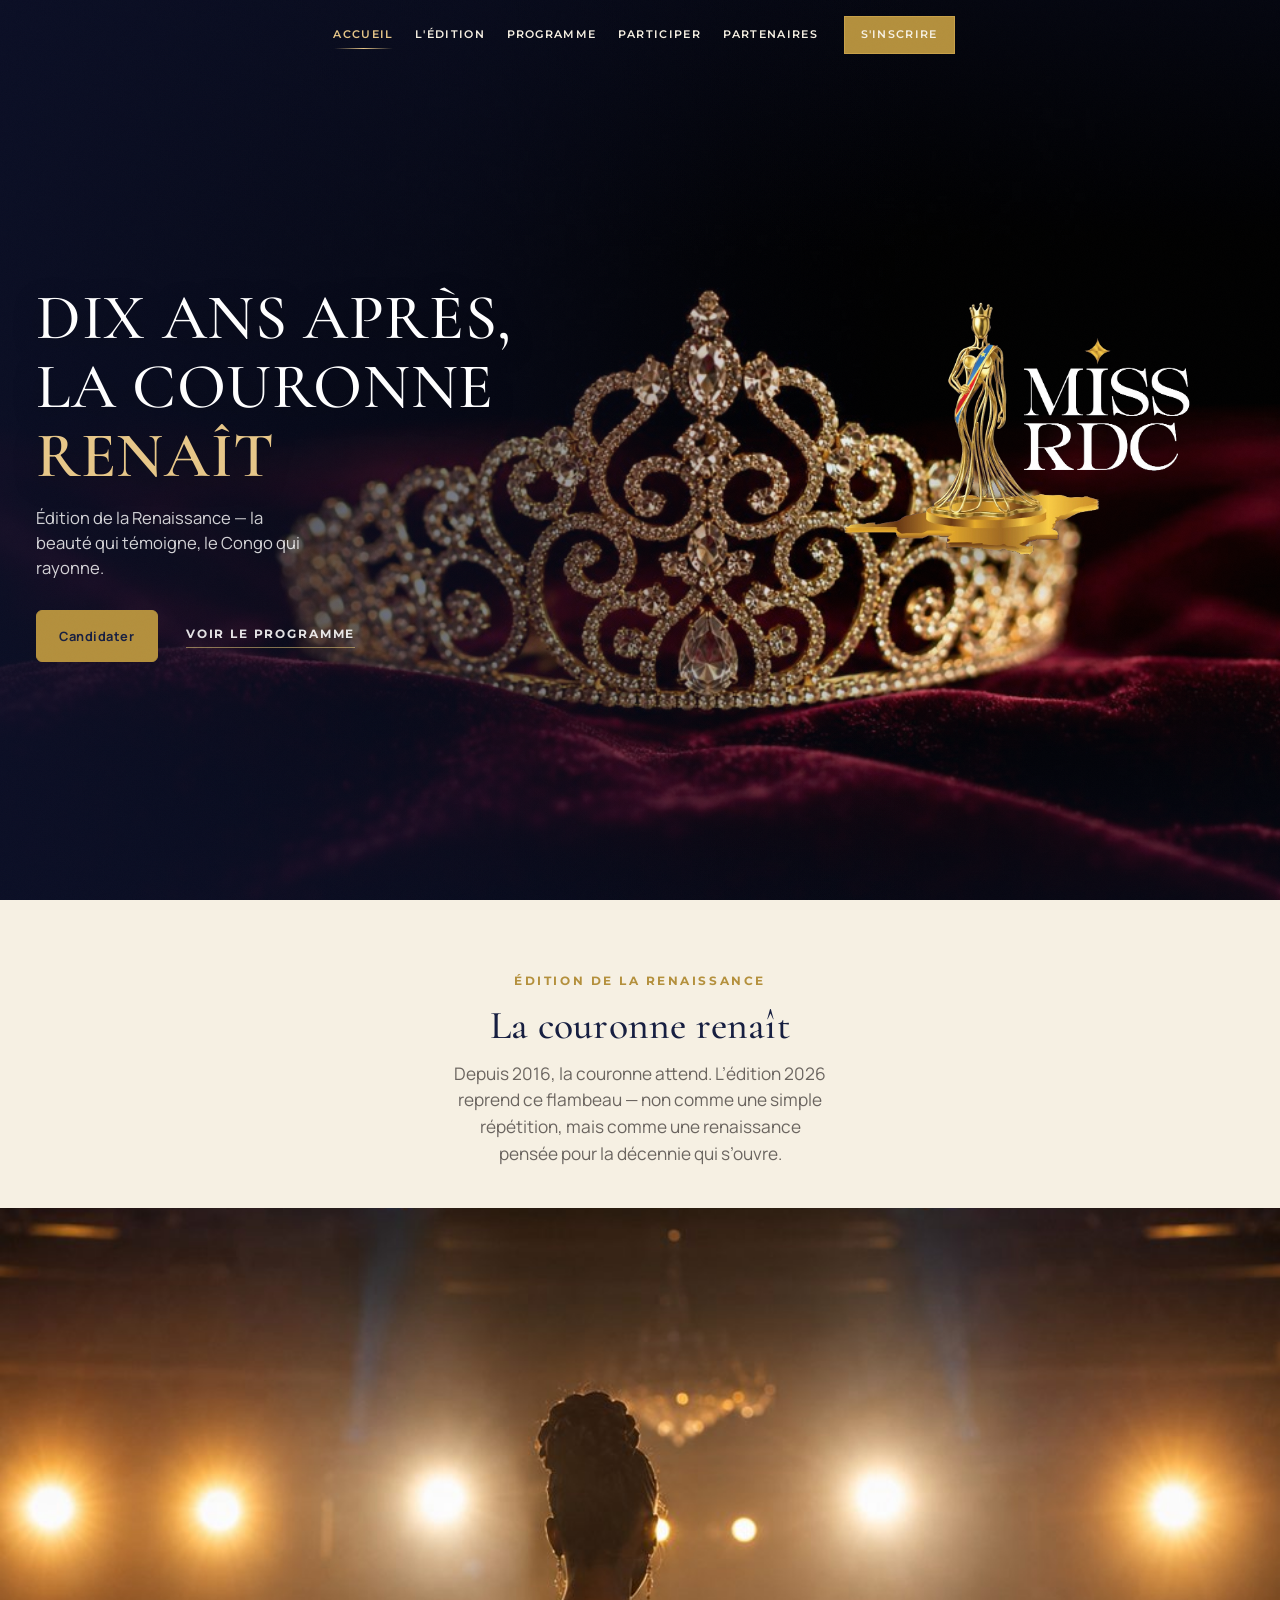
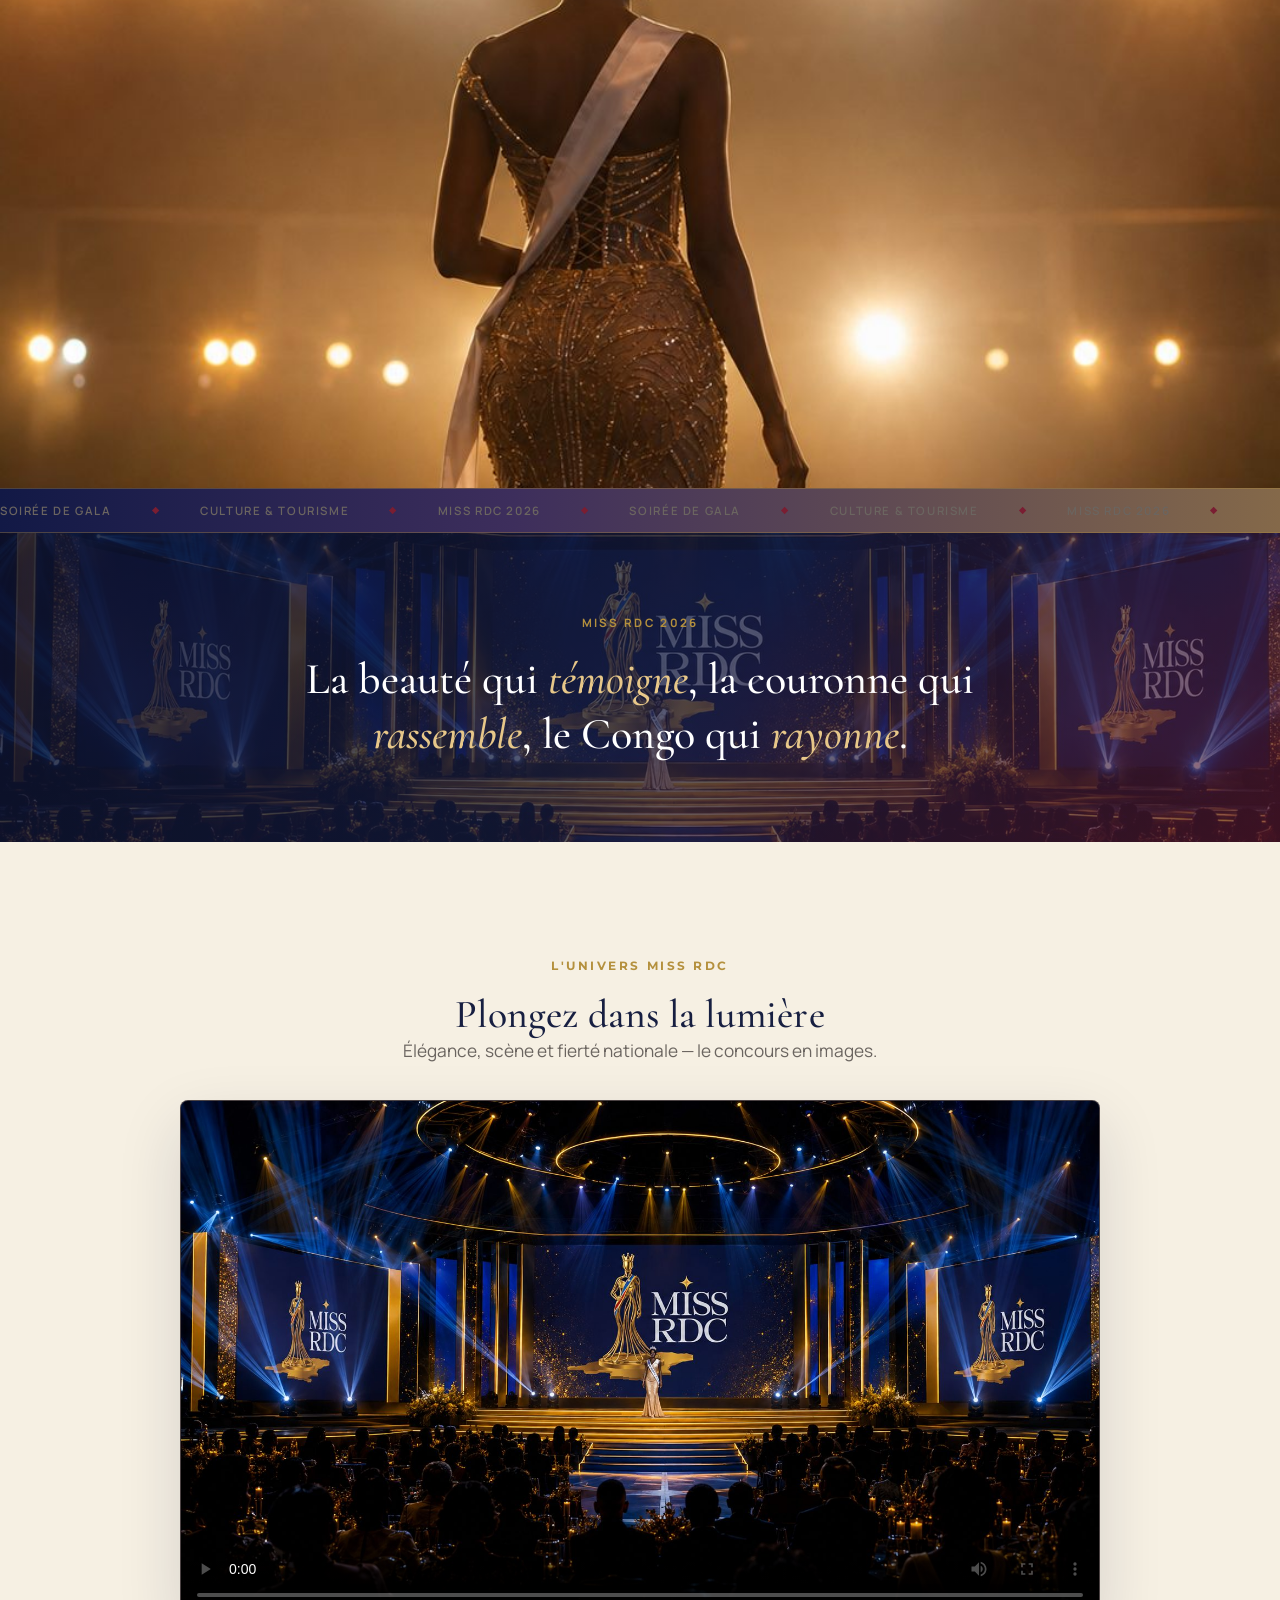
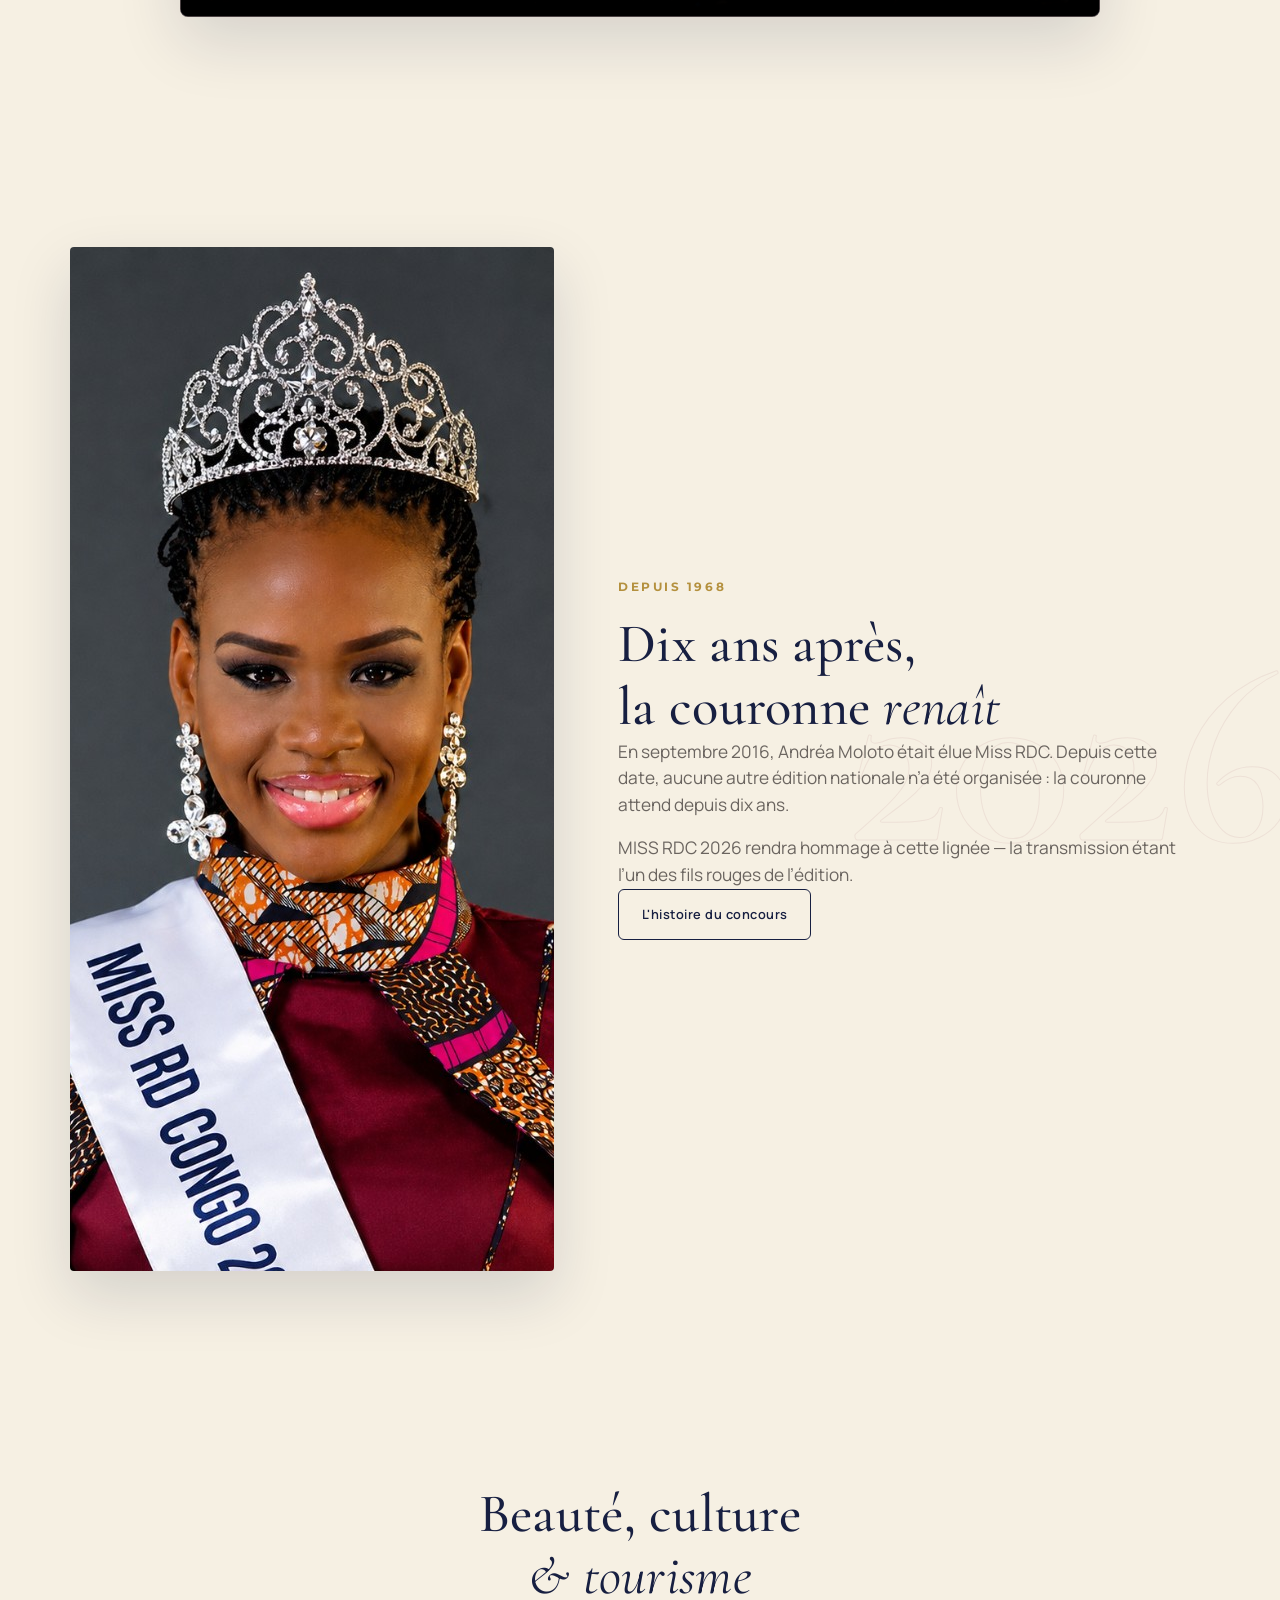
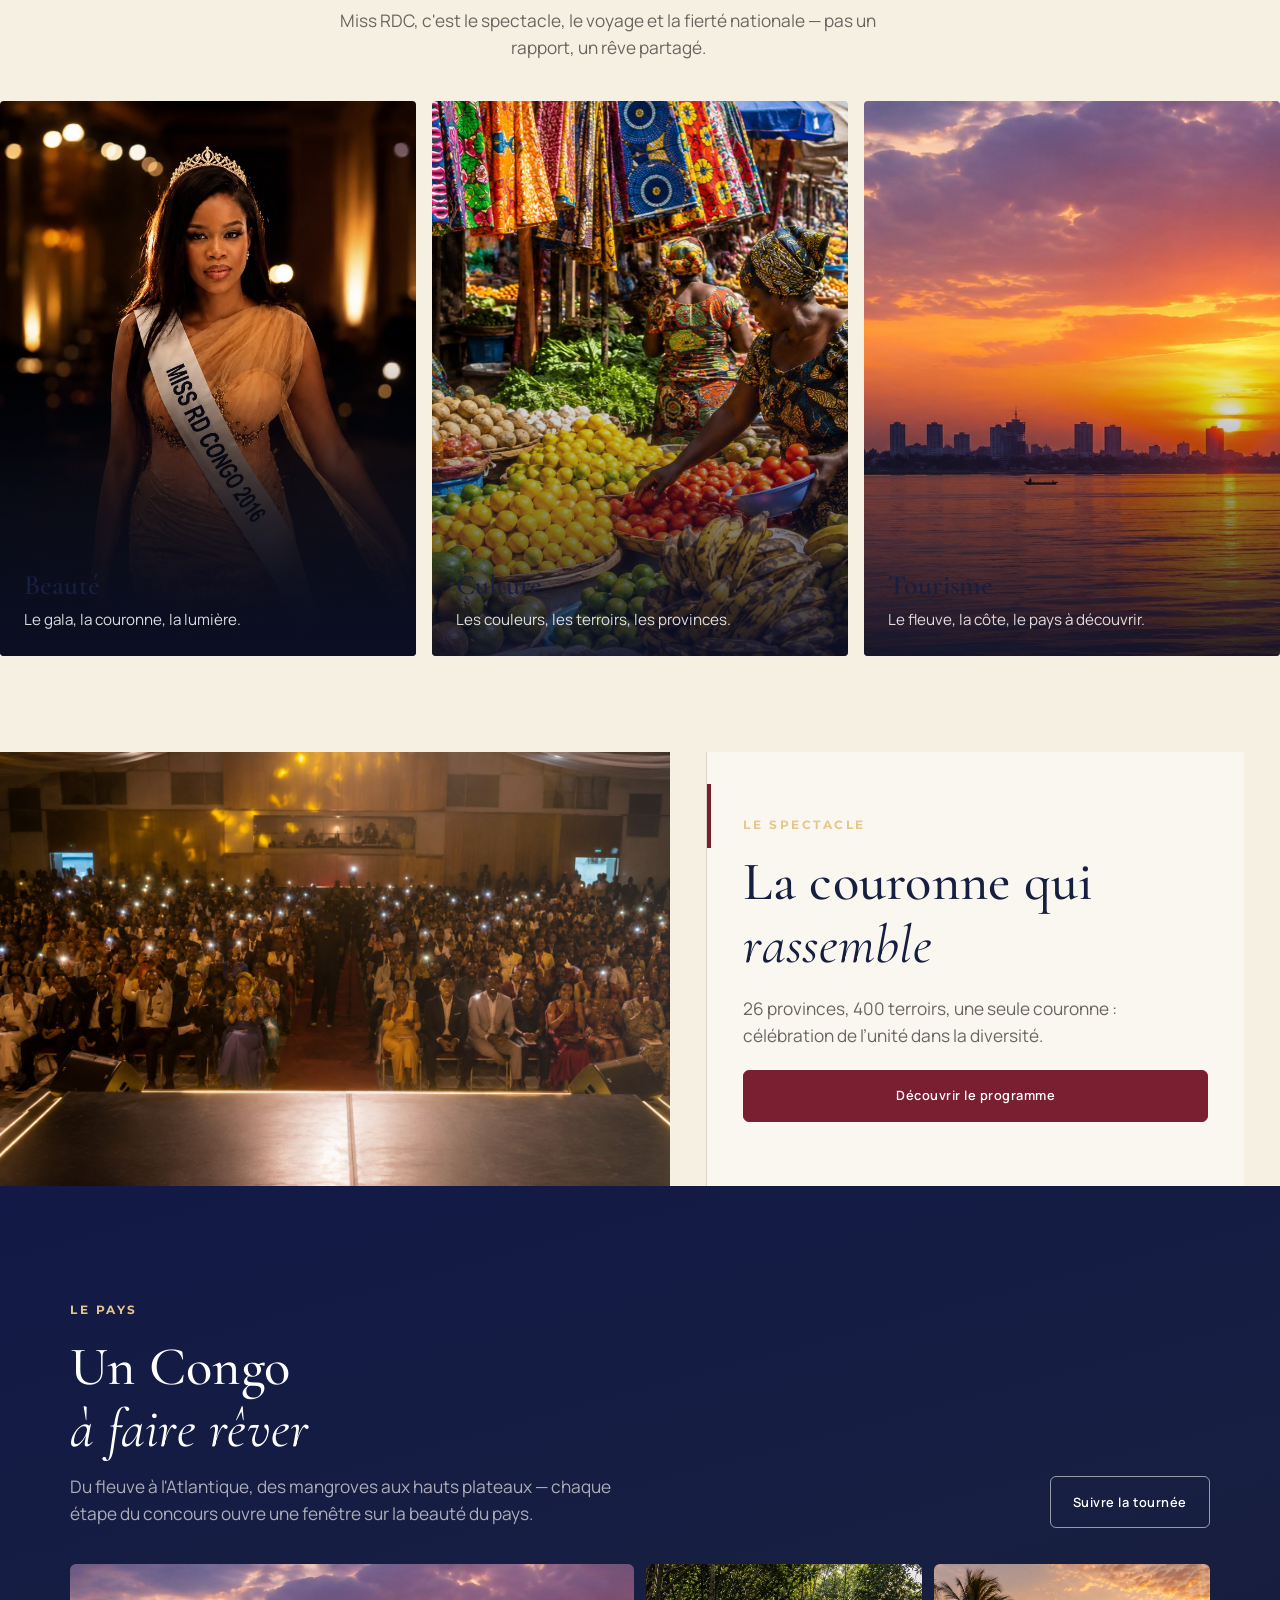
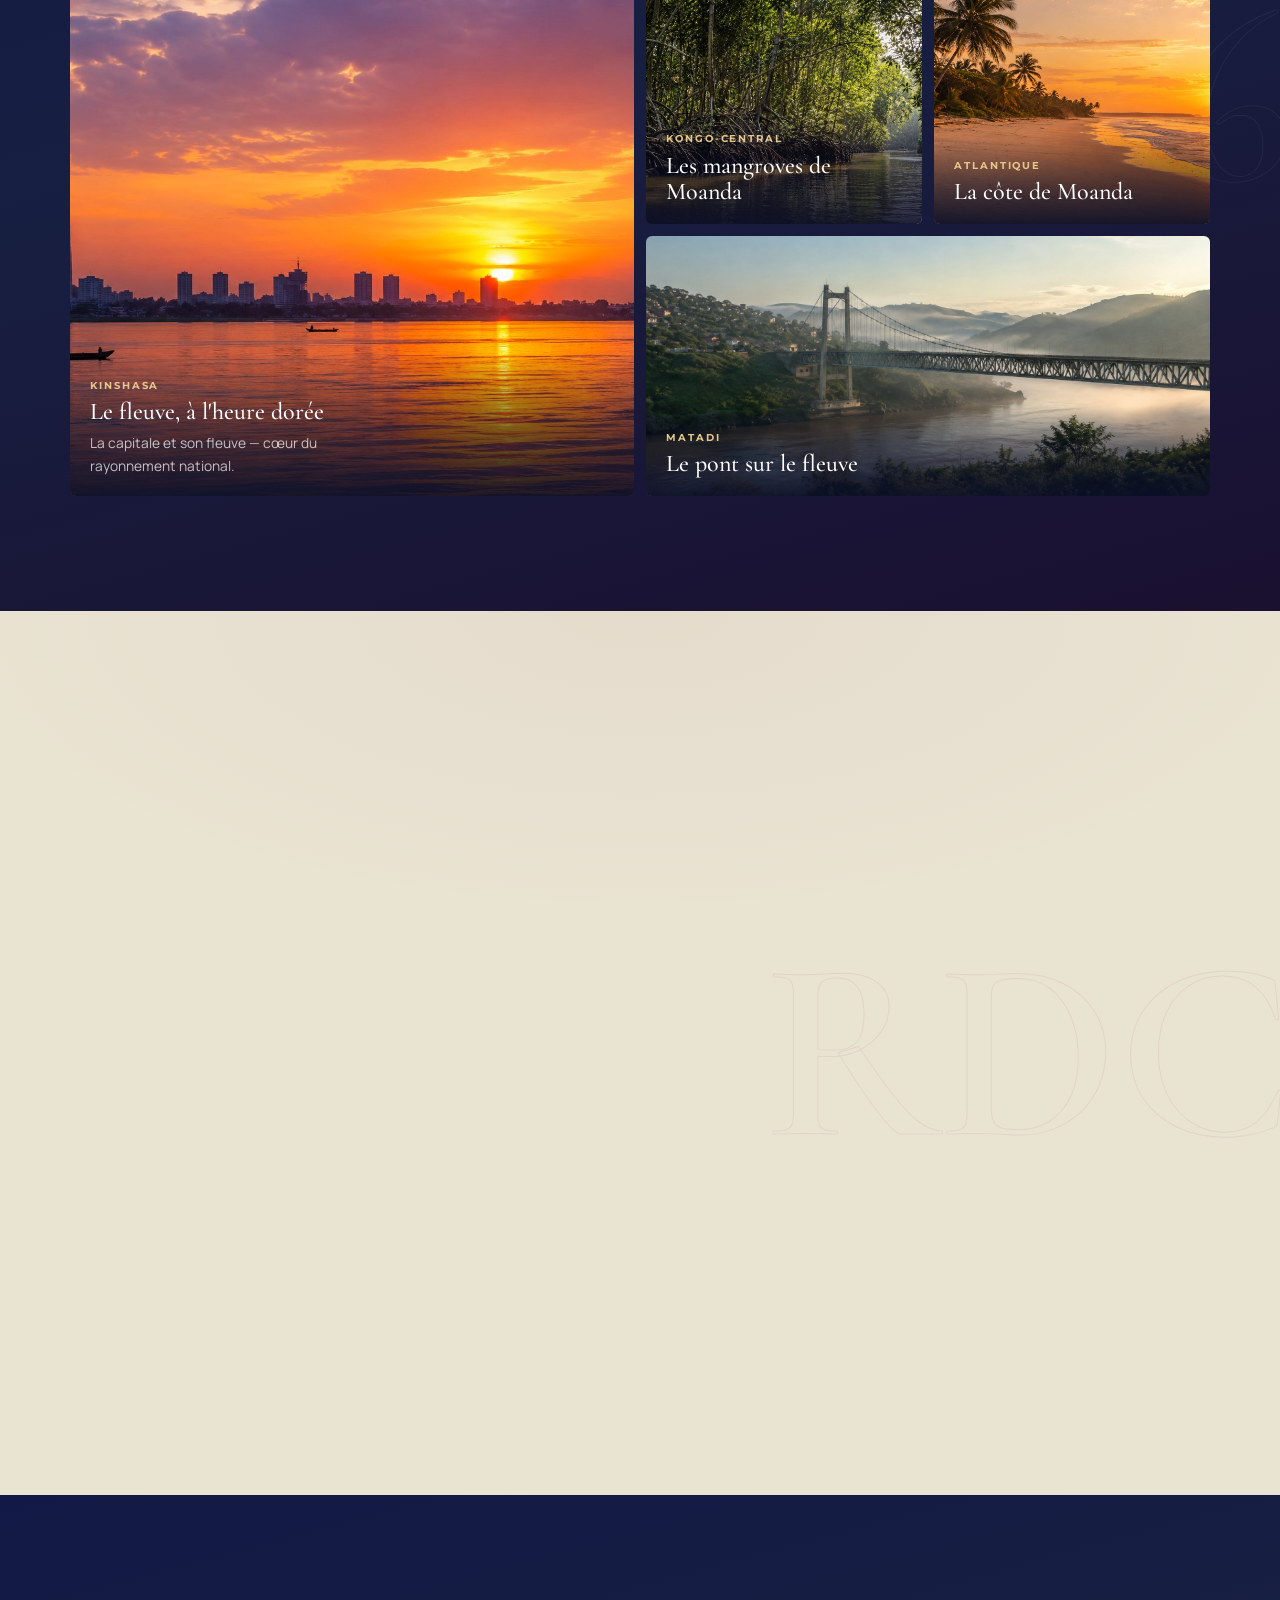
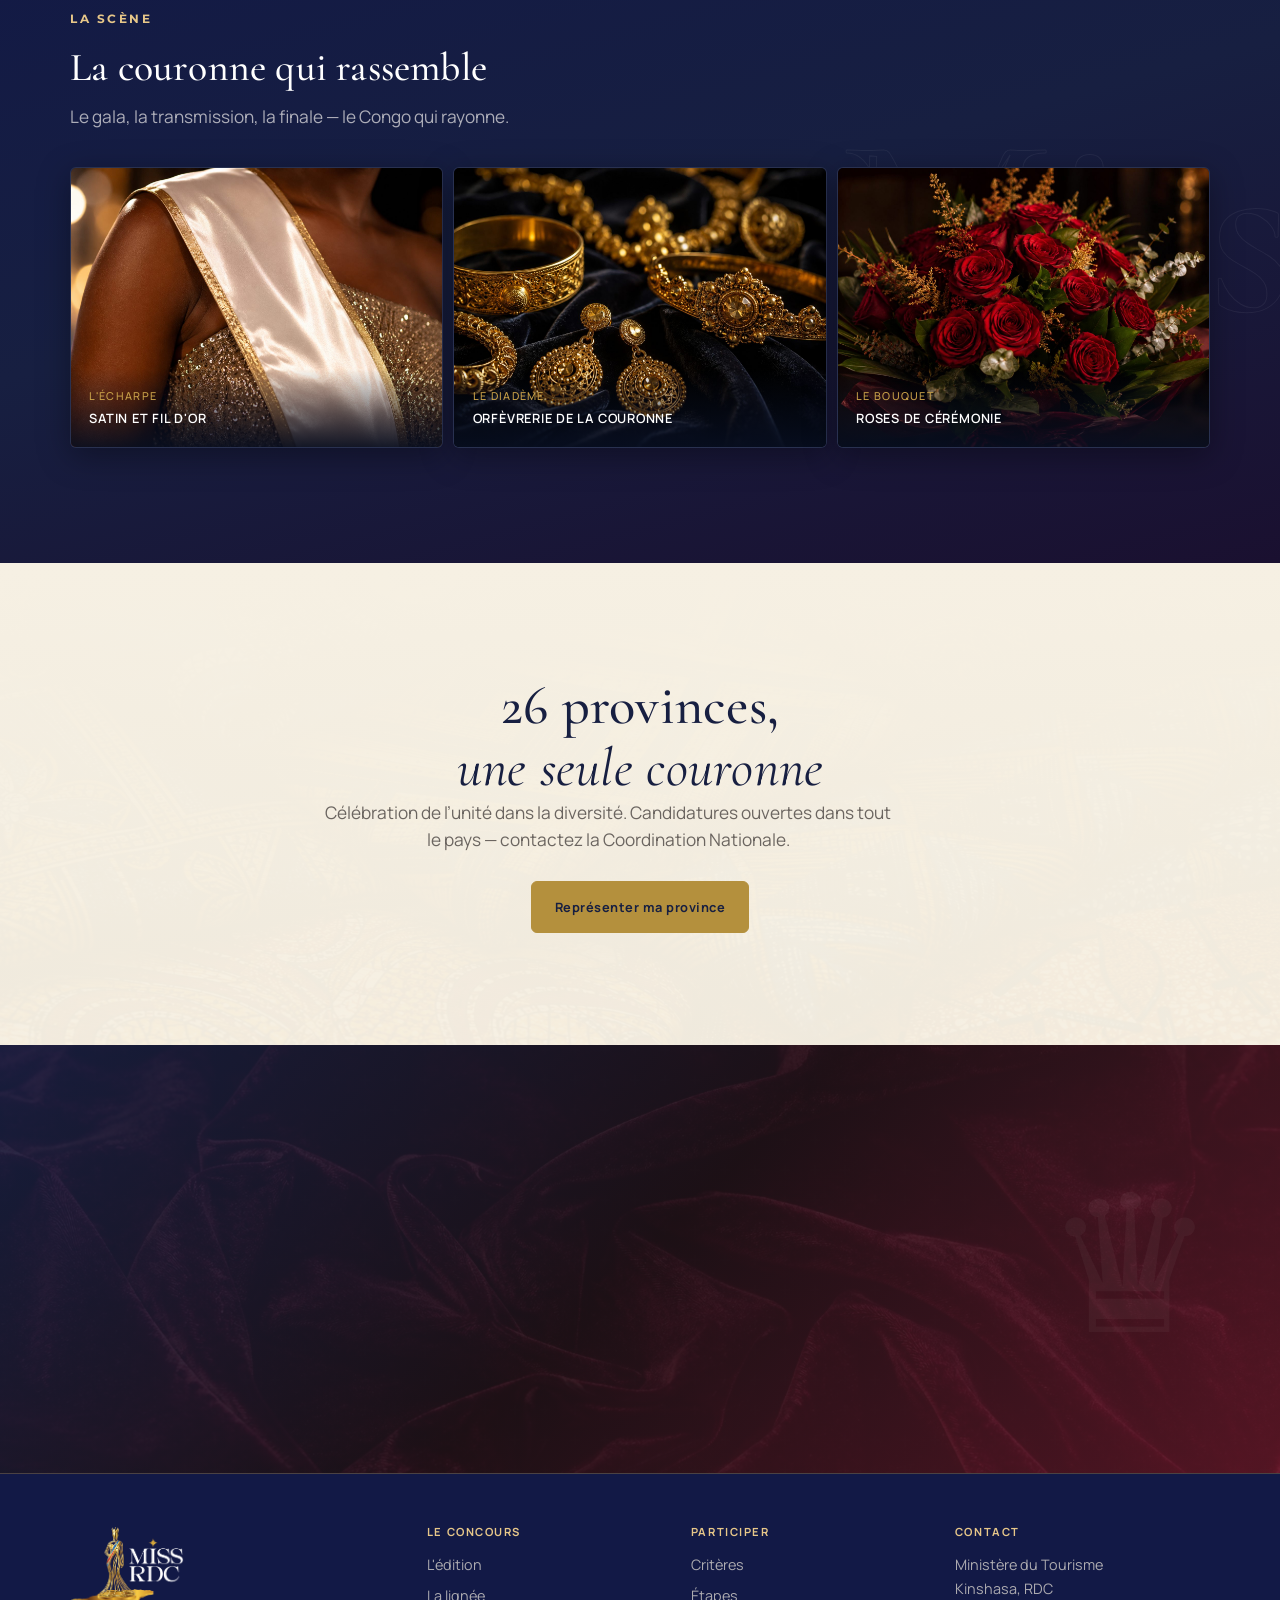
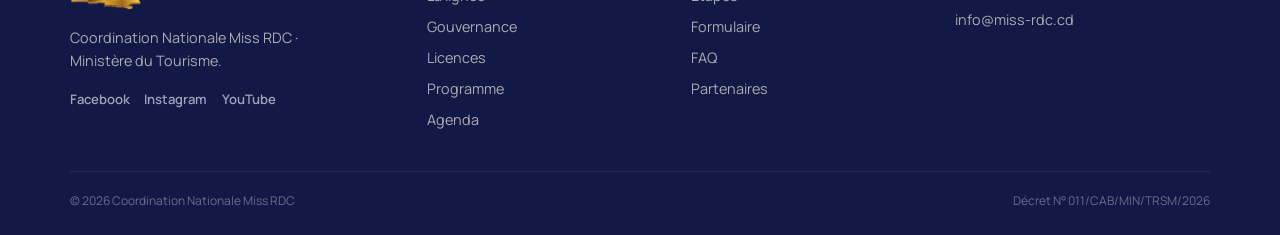
==== commit 7f5f44a8: "Refonte Édition de la Renaissance : hero couronne, textes note conceptuelle et nouvelles images. Co-" ====
--- a/index.html
+++ b/index.html
@@ -4,15 +4,15 @@
 <meta charset="utf-8">
 <meta name="viewport" content="width=device-width,initial-scale=1">
 <title>MISS RDC 2026 — Édition de la Renaissance</title>
-<meta name="description" content="Dix ans après, la couronne renaît. MISS RDC 2026, programme national du Ministère du Tourisme : 30 candidates, 26 provinces, une ambassadrice. Grande finale le 24 décembre 2026 à Kinshasa.">
+<meta name="description" content="Dix ans après, la couronne renaît. MISS RDC 2026 — Édition de la Renaissance. Coordination Nationale · Ministère du Tourisme.">
 <meta name="theme-color" content="#171F41">
 <meta property="og:type" content="website">
 <meta property="og:site_name" content="MISS RDC 2026">
 <meta property="og:title" content="MISS RDC 2026 — Édition de la Renaissance">
-<meta property="og:description" content="Révéler l'éclat du Congo. Programme national du Ministère du Tourisme. Grande finale le 24 décembre 2026 à Kinshasa.">
+<meta property="og:description" content="Dix ans après, la couronne renaît. La beauté qui témoigne, la couronne qui rassemble, le Congo qui rayonne.">
 <meta property="og:locale" content="fr_CD">
 <link rel="icon" href="assets/img/favicon.png">
-<meta name="author" content="Comité national du concours MISS RDC">
+<meta name="author" content="Coordination Nationale Miss RDC">
 <link rel="preconnect" href="https://fonts.googleapis.com">
 <link rel="preconnect" href="https://fonts.gstatic.com" crossorigin>
 <link href="https://fonts.googleapis.com/css2?family=Cinzel:wght@600&family=Cormorant+Garamond:ital,wght@0,500;0,600;0,700;1,500&family=Manrope:wght@300;400;500;600&family=Montserrat:wght@600;700&display=swap" rel="stylesheet">
@@ -21,78 +21,57 @@
 <body>
 
 <header class="nav">
-  <a class="brand" href="index.html">
-    <img class="brand-logo brand-logo-wide" src="assets/img/logo-miss-rdc.png" alt="Miss RDC" width="280" height="58">
-  </a>
-  <nav aria-label="Navigation principale">
-    <ul class="menu">
-      <li><a href="index.html" aria-current="page">Accueil</a></li>
-      <li><a href="edition.html">L'édition</a></li>
-      <li><a href="programme.html">Programme</a></li>
-      <li><a href="participer.html">Participer</a></li>
-      <li><a href="partenaires.html">Partenaires</a></li>
-      <li><a class="btn btn-fill" href="participer.html">S'inscrire</a></li>
-    </ul>
-  </nav>
-  <button class="burger" aria-label="Ouvrir le menu" aria-expanded="false"><span></span><span></span><span></span></button>
+  <div class="nav-rail">
+    <a class="brand brand-empty" href="index.html" aria-label="Miss RDC Accueil"></a>
+    <nav aria-label="Navigation principale">
+      <ul class="menu">
+        <li><a href="index.html" aria-current="page">Accueil</a></li>
+        <li><a href="edition.html">L'édition</a></li>
+        <li><a href="programme.html">Programme</a></li>
+        <li><a href="participer.html">Participer</a></li>
+        <li><a href="partenaires.html">Partenaires</a></li>
+        <li><a class="nav-cta" href="participer.html">S'inscrire</a></li>
+      </ul>
+    </nav>
+    <button class="burger" aria-label="Ouvrir le menu" aria-expanded="false"><span></span><span></span><span></span></button>
+  </div>
 </header>
 
-<section class="hero">
-  <div class="hero-stage hero-stage--static">
-    <figure class="hero-photo">
-      <img src="assets/img/andrea-moloto.jpg" alt="Andréa Moloto, Miss RDC" width="768" height="1024">
-      <figcaption class="hero-caption">Andréa Moloto · Miss RDC 2026</figcaption>
+<section class="hero hero--editorial">
+  <figure class="hero-ed-media">
+    <img src="assets/img/couronne-macro.jpg" alt="Couronne Miss RDC sertie de cristaux, posée sur du velours bordeaux" width="1600" height="1200" fetchpriority="high">
+  </figure>
+  <div class="hero-ed-veil" aria-hidden="true"></div>
+  <div class="hero-ed-content">
+    <div class="hero-ed-copy hero-in d1">
+      <h1 class="hero-ed-title">Dix ans après,<br>la couronne <em>renaît</em></h1>
+      <p class="hero-ed-lead">Édition de la Renaissance — la beauté qui témoigne, le Congo qui rayonne.</p>
+      <div class="hero-ed-actions">
+        <a class="btn btn-gold" href="participer.html">Candidater</a>
+        <a class="hero-ed-link" href="programme.html">Voir le programme</a>
+      </div>
+    </div>
+    <figure class="hero-ed-logo-wrap hero-in d2">
+      <img class="hero-ed-logo" src="assets/img/logo-miss-rdc-hero.png" alt="Logo Miss RDC" width="900" height="500">
     </figure>
-    <div class="hero-frame" aria-hidden="true"></div>
-  </div>
-  <div class="hero-panel">
-    <span class="hero-badge hero-in d1">Grande finale · 24 décembre 2026</span>
-    <p class="eyebrow hero-in d1">Campagne nationale · Ministère du Tourisme</p>
-    <h1 class="hero-brand hero-in d2">Édition de la <span class="accent">Renaissance</span></h1>
-    <p class="hero-copy hero-in d3">Dix ans après, la couronne renaît. Trente candidates, vingt-six provinces — l'ambassadrice de la femme congolaise prend fonction à Kinshasa.</p>
-    <div class="btns hero-in d4">
-      <a class="btn btn-gold" href="participer.html">Déposer ma candidature</a>
-      <a class="btn btn-line" href="partenaires.html">Devenir partenaire</a>
-    </div>
-    <div class="hero-tags hero-in d4" aria-hidden="true">
-      <span>30 candidates</span><span>26 provinces</span><span>Inscriptions gratuites</span>
-    </div>
-    <div class="hero-bar hero-in d4">
-      <div class="wrap">
-        <div class="meta" data-countdown>
-          <div><div class="v" data-u="j">—</div><div class="k">Jours</div></div>
-          <div><div class="v" data-u="h">—</div><div class="k">Heures</div></div>
-          <div><div class="v" data-u="m">—</div><div class="k">Minutes</div></div>
-          <div><div class="v" data-u="s">—</div><div class="k">Secondes</div></div>
-        </div>
-        <div class="fin">Grande finale <b>24 décembre 2026 · Kinshasa</b></div>
-      </div>
-    </div>
-  </div>
-</section>
-
-<div class="ticker ticker-a" aria-hidden="true">
-  <div class="ticker-track">
-    <span>30 candidates</span><span>26 provinces</span><span>Une couronne</span><span>Inscriptions 10–20 septembre</span><span>Finale à Kinshasa</span><span>Édition de la Renaissance</span>
-    <span>30 candidates</span><span>26 provinces</span><span>Une couronne</span><span>Inscriptions 10–20 septembre</span><span>Finale à Kinshasa</span><span>Édition de la Renaissance</span>
-  </div>
-</div>
-
-<div class="stats-bar" aria-label="Chiffres clés du concours">
-  <div class="wrap">
-    <div class="stats-bar-grid">
-      <div class="stat-item"><span class="stat-n" data-count="30">30</span><span class="stat-l">Candidates</span></div>
-      <div class="stat-item"><span class="stat-n" data-count="26">26</span><span class="stat-l">Provinces</span></div>
-      <div class="stat-item"><span class="stat-n">24</span><span class="stat-l">Déc. · Finale</span></div>
-      <div class="stat-item"><span class="stat-n">0&nbsp;$</span><span class="stat-l">Inscription gratuite</span></div>
-    </div>
-  </div>
-</div>
+  </div>
+</section>
+
+<section class="crown-solo" aria-label="Édition de la Renaissance">
+  <div class="crown-solo-head wrap rev">
+    <p class="hero-kicker">Édition de la Renaissance</p>
+    <h2 class="t-l">La couronne renaît</h2>
+    <p class="lead">Depuis 2016, la couronne attend. L’édition 2026 reprend ce flambeau — non comme une simple répétition, mais comme une renaissance pensée pour la décennie qui s’ouvre.</p>
+  </div>
+  <figure class="crown-solo-photo crown-solo-photo--podium rev">
+    <img src="assets/img/hero-podium.jpg" alt="Une candidate sur le podium de la grande finale, face au public" width="1086" height="1448" loading="lazy">
+  </figure>
+</section>
 
 <div class="ticker ticker-b" aria-hidden="true">
   <div class="ticker-track reverse">
-    <span>Palais du Peuple</span><span>Lubumbashi</span><span>Matadi</span><span>Kolwezi</span><span>Miss Modernité</span><span>Atelier Miss RDC</span><span>Soft power congolais</span>
-    <span>Palais du Peuple</span><span>Lubumbashi</span><span>Matadi</span><span>Kolwezi</span><span>Miss Modernité</span><span>Atelier Miss RDC</span><span>Soft power congolais</span>
+    <span>Soirée de gala</span><span>Culture &amp; tourisme</span><span>Miss RDC 2026</span>
+    <span>Soirée de gala</span><span>Culture &amp; tourisme</span><span>Miss RDC 2026</span>
   </div>
 </div>
 
@@ -100,132 +79,114 @@
   <div class="manifesto-bg" aria-hidden="true"></div>
   <div class="wrap manifesto-inner rev">
     <p class="manifesto-kicker">MISS RDC 2026</p>
-    <blockquote class="manifesto-quote">Une couronne renaît. <em>Vingt-six provinces</em> se rassemblent. <em>Une ambassadrice</em> porte la voix du Congo.</blockquote>
-  </div>
-</section>
-
-<section class="sec sec-dark logo-film" id="identite">
+    <blockquote class="manifesto-quote">La beauté qui <em>témoigne</em>, la couronne qui <em>rassemble</em>, le Congo qui <em>rayonne</em>.</blockquote>
+  </div>
+</section>
+
+<section class="sec sec-rich logo-film" id="identite">
   <div class="wrap logo-film-inner rev">
-    <p class="eyebrow">Identité de marque</p>
-    <h2 class="t-l">Révéler l'éclat du Congo</h2>
-    <p class="lead">Découvrez la présentation officielle du logo Miss RDC — symbole de l'élégance, du rayonnement et de la fierté nationale.</p>
+    <p class="hero-kicker">L'univers Miss RDC</p>
+    <h2 class="t-l">Plongez dans la lumière</h2>
+    <p class="lead">Élégance, scène et fierté nationale — le concours en images.</p>
     <div class="film-player">
-      <video controls playsinline preload="metadata" poster="assets/img/logo-miss-rdc.png" aria-label="Vidéo de présentation du logo Miss RDC">
+      <video controls playsinline preload="metadata" poster="assets/img/gala-scene-large.jpg" aria-label="Vidéo de présentation du logo Miss RDC">
         <source src="assets/video/intro-miss-rdc.mp4" type="video/mp4">
       </video>
     </div>
   </div>
 </section>
 
-<section class="sec sec-rich" id="lignee">
-  <span class="sec-watermark" aria-hidden="true">1968</span>
-  <div class="wrap split">
-    <div class="rev">
-      <p class="eyebrow">Depuis 1968</p>
-      <h2 class="t-xl">La lignée <span class="it">interrompue</span></h2>
-      <p class="lead mt-lg">En 2016, Andréa Moloto était élue à Kinshasa et représentait la RDC à Miss Monde. Depuis, plus aucune édition nationale.</p>
-      <figure class="lignee-visual mt-lg">
-        <img src="assets/img/andrea-moloto-portrait.jpg" alt="Andréa Moloto, Miss RDC 2016" width="1024" height="1024" loading="lazy">
-        <figcaption>Andréa Moloto · Dernière Miss RDC · 2016</figcaption>
-      </figure>
-      <div class="btns mt-lg">
-        <a class="btn btn-line-dark" href="edition.html#lignee">Lire l'histoire du concours</a>
-      </div>
-    </div>
-    <div class="lignee rev">
-      <div class="nd">
-        <span class="an">1968</span>
-        <div class="qui">Elizabeth Tavares</div>
-        <div class="det">Première couronne nationale.</div>
-      </div>
-      <div class="nd">
-        <span class="an">1968–2016</span>
-        <div class="qui">Un demi-siècle de couronnes</div>
-        <div class="det">Aimée Likobe Dobala, Benita Kayonga, Florence Bandu, Diane Mizuma, Christelle Mbila, et les autres.</div>
-      </div>
-      <div class="nd">
-        <span class="an">2016</span>
-        <div class="qui">Andréa Moloto</div>
-        <div class="det">Dernière Miss RDC. Miss Monde, Washington.</div>
-      </div>
-      <div class="nd nd-void">
-        <div class="void-bar">
-          <div class="big">10 ans</div>
-          <div class="lbl">Sans concours national</div>
-        </div>
-      </div>
-      <div class="nd nd-now">
-        <span class="an">2026</span>
-        <div class="qui">La couronne renaît</div>
-        <div class="det">Élection le 24 décembre à Kinshasa.</div>
-      </div>
-    </div>
-  </div>
-</section>
-
-<div class="deco-band" aria-hidden="true">
-  <span>◆</span><span>La couronne renaît</span><span>◆</span><span>Kinshasa · 24 décembre 2026</span><span>◆</span>
-</div>
-
-<section class="sec sec-soft">
-  <div class="wrap">
-    <div class="split rev">
-      <div>
-        <p class="eyebrow">Positionnement</p>
-        <h2 class="t-xl">La beauté <span class="it">qui témoigne</span></h2>
-      </div>
-      <div>
-        <p class="lead">MISS RDC 2026 est un programme national de rayonnement. Parmi trente jeunes femmes, celle qui incarnera l'intelligence, la culture et l'engagement de la femme congolaise.</p>
-        <p class="lead">Les candidates entrent dans le Congo qui travaille — chantiers, mines responsables, agriculture — pour le raconter.</p>
-      </div>
-    </div>
-    <div class="pillars rev">
-      <div class="pillar"><span class="num">01</span><h3>La femme</h3><p>Leadership, scolarisation, lutte contre les violences.</p></div>
-      <div class="pillar"><span class="num">02</span><h3>La culture</h3><p>26 provinces, une couronne.</p></div>
-      <div class="pillar"><span class="num">03</span><h3>Le tourisme</h3><p>Banque d'images et série documentaire.</p></div>
-      <div class="pillar"><span class="num">04</span><h3>L'économie</h3><p>Immersions BTP, mines, agriculture, numérique.</p></div>
-      <div class="pillar"><span class="num">05</span><h3>La jeunesse</h3><p>Atelier Miss RDC : formation et débat.</p></div>
-    </div>
+<section class="sec sec-rich dream" id="lignee">
+  <span class="sec-watermark" aria-hidden="true">2026</span>
+  <div class="wrap dream-story rev">
+    <figure class="dream-story-photo">
+      <img src="assets/img/andrea-moloto-portrait.jpg" alt="Andréa Moloto, Miss RDC 2016" width="1024" height="1024" loading="lazy">
+    </figure>
+    <div class="dream-story-text">
+      <p class="hero-kicker">Depuis 1968</p>
+      <h2 class="t-xl">Dix ans après,<br>la couronne <span class="it">renaît</span></h2>
+      <p class="lead">En septembre 2016, Andréa Moloto était élue Miss RDC. Depuis cette date, aucune autre édition nationale n’a été organisée : la couronne attend depuis dix ans.</p>
+      <p class="lead">MISS RDC 2026 rendra hommage à cette lignée — la transmission étant l’un des fils rouges de l’édition.</p>
+      <a class="btn btn-line-dark" href="edition.html#lignee">L'histoire du concours</a>
+    </div>
+  </div>
+</section>
+
+<section class="sec dream-worlds">
+  <div class="wrap dream-worlds-head rev">
+    <h2 class="t-xl">Beauté, culture<br><span class="it">&amp; tourisme</span></h2>
+    <p class="lead">Miss RDC, c'est le spectacle, le voyage et la fierté nationale — pas un rapport, un rêve partagé.</p>
+  </div>
+  <div class="dream-grid rev">
+    <article class="dream-card">
+      <img src="assets/img/miss-rdc-2016-portrait.jpg" alt="Miss RDC couronnée — élégance et lumière du gala" width="1200" height="1600" loading="lazy">
+      <div class="dream-card-shade"></div>
+      <div class="dream-card-body">
+        <h3>Beauté</h3>
+        <p>Le gala, la couronne, la lumière.</p>
+      </div>
+    </article>
+    <article class="dream-card">
+      <img src="assets/img/terroir-marche.jpg" alt="" width="1586" height="992" loading="lazy">
+      <div class="dream-card-shade"></div>
+      <div class="dream-card-body">
+        <h3>Culture</h3>
+        <p>Les couleurs, les terroirs, les provinces.</p>
+      </div>
+    </article>
+    <article class="dream-card">
+      <img src="assets/img/kinshasa-fleuve.jpg" alt="" width="1774" height="887" loading="lazy">
+      <div class="dream-card-shade"></div>
+      <div class="dream-card-body">
+        <h3>Tourisme</h3>
+        <p>Le fleuve, la côte, le pays à découvrir.</p>
+      </div>
+    </article>
   </div>
 </section>
 
 <section class="sec spotlight">
   <div class="spotlight-visual rev" aria-hidden="true">
-    <img src="assets/img/galerie-couronne.jpg" alt="" width="1024" height="682" loading="lazy">
+    <img src="assets/img/gala-public.jpg" alt="" width="1586" height="992" loading="lazy">
     <div class="spotlight-overlay"></div>
   </div>
   <div class="wrap spotlight-content rev">
-    <p class="eyebrow">Le spectacle</p>
-    <h2 class="t-xl">Scène nationale,<br><span class="it">éclat partagé</span></h2>
-    <p class="lead mt-lg">Gala au Palais du Peuple, directs depuis Lubumbashi et Moanda, couronnement devant le pays entier. Miss RDC, c'est le Congo qui se regarde — et qui rayonne.</p>
+    <p class="hero-kicker">Le spectacle</p>
+    <h2 class="t-xl">La couronne qui<br><span class="it">rassemble</span></h2>
+    <p class="lead mt-lg">26 provinces, 400 terroirs, une seule couronne : célébration de l’unité dans la diversité.</p>
     <a class="btn btn-fill mt-lg" href="programme.html">Découvrir le programme</a>
   </div>
 </section>
 
-<section class="sec">
+<section class="sec sec-dark sec-rich" id="tourisme">
+  <span class="sec-watermark light" aria-hidden="true">26</span>
   <div class="wrap">
     <div class="sec-head rev">
       <div class="sec-intro">
-        <p class="eyebrow">Immersions</p>
-        <h2 class="t-l">Le Congo qui travaille</h2>
-      </div>
-    </div>
-    <article class="band rev">
-      <div class="band-media b1" aria-hidden="true"></div>
-      <div class="band-body">
-        <span class="band-stamp">26 novembre · Kinshasa</span>
-        <h3>Les Chantiers de la Modernité</h3>
-        <p>Journée sur chantier avec Modern Construction Congo. Rencontre avec des femmes ingénieures et conductrices de travaux. Trophée « Miss Modernité » en finale.</p>
-      </div>
-    </article>
-    <article class="band rev">
-      <div class="band-media b2" aria-hidden="true"></div>
-      <div class="band-body">
-        <span class="band-stamp">1er–2 décembre · Lualaba</span>
-        <h3>La Mine Responsable</h3>
-        <p>Quarante-huit heures sur les actions de responsabilité sociétale : communautés, écoles, santé, reboisement.</p>
-      </div>
-    </article>
+        <p class="hero-kicker">Le pays</p>
+        <h2 class="t-xl">Un Congo<br><span class="it">à faire rêver</span></h2>
+        <p class="lead">Du fleuve à l'Atlantique, des mangroves aux hauts plateaux — chaque étape du concours ouvre une fenêtre sur la beauté du pays.</p>
+      </div>
+      <a class="btn btn-line" href="programme.html">Suivre la tournée</a>
+    </div>
+    <div class="destinations rev">
+      <figure class="dest">
+        <img src="assets/img/kinshasa-fleuve.jpg" alt="Le fleuve Congo au coucher du soleil devant la skyline de Kinshasa" width="1774" height="887" loading="lazy">
+        <figcaption><span>Kinshasa</span><b>Le fleuve, à l'heure dorée</b><em>La capitale et son fleuve — cœur du rayonnement national.</em></figcaption>
+      </figure>
+      <figure class="dest">
+        <img src="assets/img/mangroves-moanda.jpg" alt="Les canaux du parc marin des Mangroves de Moanda" width="1586" height="992" loading="lazy">
+        <figcaption><span>Kongo-Central</span><b>Les mangroves de Moanda</b></figcaption>
+      </figure>
+      <figure class="dest">
+        <img src="assets/img/moanda-plage.jpg" alt="La côte atlantique de Moanda au coucher du soleil" width="1586" height="992" loading="lazy">
+        <figcaption><span>Atlantique</span><b>La côte de Moanda</b></figcaption>
+      </figure>
+      <figure class="dest">
+        <img src="assets/img/matadi-fleuve.jpg" alt="Le pont de Matadi enjambant le fleuve Congo dans la brume du matin" width="1586" height="992" loading="lazy">
+        <figcaption><span>Matadi</span><b>Le pont sur le fleuve</b></figcaption>
+      </figure>
+    </div>
   </div>
 </section>
 
@@ -237,12 +198,11 @@
         <img src="assets/img/veronique-kashala.jpg" alt="Véronique Kashala, coordinatrice nationale du concours Miss RDC" width="800" height="1000" loading="lazy">
       </figure>
       <div class="coord-body">
-        <p class="eyebrow">La coordination nationale</p>
-        <h2 class="t-l">Véronique Kashala</h2>
-        <p class="role">Coordinatrice nationale du concours Miss RDC</p>
-        <p class="lead">À la tête de la coordination nationale, Véronique Kashala accompagne la mise en œuvre du concours et la mobilisation des acteurs publics et privés autour d'une ambition commune.</p>
-        <p class="lead">La coordination organise les épreuves finales, constitue le jury national, définit les critères de cotation et veille à la bonne gestion de Miss RDC.</p>
-        <blockquote class="coord-quote">Miss RDC porte la voix des femmes de nos 26 provinces — et, à travers elles, l'image d'un Congo confiant, créatif et ouvert au monde.</blockquote>
+        <p class="hero-kicker">Coordination nationale</p>
+        <h2 class="t-l">Véronique Kashala Wetunganyi</h2>
+        <p class="role">Coordonnatrice nationale, Miss RDC</p>
+        <p class="lead">Sous l'autorité du Ministère du Tourisme, elle porte la Coordination Nationale — former, révéler et préparer chaque jeune Congolaise à représenter le pays.</p>
+        <blockquote class="coord-quote">Transformer un potentiel brut en excellence reconnue, et faire de cette réussite individuelle un rayonnement collectif pour la RDC tout entière.</blockquote>
       </div>
     </div>
   </div>
@@ -253,123 +213,47 @@
   <div class="wrap">
     <div class="rev sec-head">
       <div class="sec-intro">
-        <p class="eyebrow">La scène</p>
-        <h2 class="t-l">L'éclat de la couronne</h2>
-        <p class="lead">Le gala, le trône, la finale — le concours comme spectacle national.</p>
+        <p class="hero-kicker">La scène</p>
+        <h2 class="t-l">La couronne qui rassemble</h2>
+        <p class="lead">Le gala, la transmission, la finale — le Congo qui rayonne.</p>
       </div>
     </div>
     <div class="gallery rev">
       <figure>
-        <img src="assets/img/galerie-finale.jpg" alt="Miss RDC et ses dauphines sur scène" width="1024" height="682" loading="lazy">
-        <figcaption><span>Grande finale</span>Miss RDC et ses dauphines</figcaption>
+        <img src="assets/img/echarpe-detail.jpg" alt="Détail d'une écharpe de satin bordée d'or sur une robe pailletée" width="1448" height="1086" loading="lazy">
+        <figcaption><span>L'écharpe</span>Satin et fil d'or</figcaption>
       </figure>
       <figure>
-        <img src="assets/img/galerie-trone.jpg" alt="Miss RDC sur le trône" width="1024" height="682" loading="lazy">
-        <figcaption><span>Le trône</span>Couronnement</figcaption>
+        <img src="assets/img/bijoux-detail.jpg" alt="Diadème, bracelets et boucles d'oreilles dorés posés sur du velours sombre" width="1448" height="1086" loading="lazy">
+        <figcaption><span>Le diadème</span>Orfèvrerie de la couronne</figcaption>
       </figure>
       <figure>
-        <img src="assets/img/galerie-couronne.jpg" alt="Miss RDC couronnée, bouquet à la main" width="1024" height="682" loading="lazy">
-        <figcaption><span>La couronne</span>Ambassadrice nationale</figcaption>
-      </figure>
-    </div>
-  </div>
-</section>
-
-<section class="sec sec-soft">
-  <div class="wrap">
-    <div class="split">
-      <div class="rev">
-        <p class="eyebrow">Les trente</p>
-        <h2 class="t-xl">Une place par province</h2>
-        <p class="lead mt-lg">Quatre candidates pour Kinshasa, une finaliste Miss Indépendance, vingt-cinq représentantes provinciales. Le Nord-Kivu et le Sud-Kivu concourent pleinement.</p>
-        <div class="btns mt-lg">
-          <a class="btn btn-fill" href="participer.html">Représenter ma province</a>
-        </div>
-      </div>
-      <div>
-        <div class="provs">
-          <div class="prov kin"><span class="p-n">Kinshasa I</span><span class="p-s">À pourvoir</span></div>
-          <div class="prov kin"><span class="p-n">Kinshasa II</span><span class="p-s">À pourvoir</span></div>
-          <div class="prov kin"><span class="p-n">Kinshasa III</span><span class="p-s">À pourvoir</span></div>
-          <div class="prov kin"><span class="p-n">Kinshasa IV</span><span class="p-s">À pourvoir</span></div>
-          <div class="prov kin"><span class="p-n">Miss Indépendance</span><span class="p-s">Finaliste</span></div>
-          <div class="prov"><span class="p-n">Kongo-Central</span><span class="p-s">À pourvoir</span></div>
-          <div class="prov"><span class="p-n">Kwango</span><span class="p-s">À pourvoir</span></div>
-          <div class="prov"><span class="p-n">Kwilu</span><span class="p-s">À pourvoir</span></div>
-          <div class="prov"><span class="p-n">Mai-Ndombe</span><span class="p-s">À pourvoir</span></div>
-          <div class="prov"><span class="p-n">Équateur</span><span class="p-s">À pourvoir</span></div>
-          <div class="prov"><span class="p-n">Sud-Ubangi</span><span class="p-s">À pourvoir</span></div>
-          <div class="prov"><span class="p-n">Nord-Ubangi</span><span class="p-s">À pourvoir</span></div>
-          <div class="prov"><span class="p-n">Mongala</span><span class="p-s">À pourvoir</span></div>
-          <div class="prov"><span class="p-n">Tshuapa</span><span class="p-s">À pourvoir</span></div>
-          <div class="prov"><span class="p-n">Tshopo</span><span class="p-s">À pourvoir</span></div>
-          <div class="prov"><span class="p-n">Bas-Uélé</span><span class="p-s">À pourvoir</span></div>
-          <div class="prov"><span class="p-n">Haut-Uélé</span><span class="p-s">À pourvoir</span></div>
-          <div class="prov"><span class="p-n">Ituri</span><span class="p-s">À pourvoir</span></div>
-          <div class="prov est"><span class="p-n">Nord-Kivu</span><span class="p-s">Représenté</span></div>
-          <div class="prov est"><span class="p-n">Sud-Kivu</span><span class="p-s">Représenté</span></div>
-          <div class="prov"><span class="p-n">Maniema</span><span class="p-s">À pourvoir</span></div>
-          <div class="prov"><span class="p-n">Sankuru</span><span class="p-s">À pourvoir</span></div>
-          <div class="prov"><span class="p-n">Kasaï</span><span class="p-s">À pourvoir</span></div>
-          <div class="prov"><span class="p-n">Kasaï-Central</span><span class="p-s">À pourvoir</span></div>
-          <div class="prov"><span class="p-n">Kasaï-Oriental</span><span class="p-s">À pourvoir</span></div>
-          <div class="prov"><span class="p-n">Lomami</span><span class="p-s">À pourvoir</span></div>
-          <div class="prov"><span class="p-n">Haut-Lomami</span><span class="p-s">À pourvoir</span></div>
-          <div class="prov"><span class="p-n">Lualaba</span><span class="p-s">À pourvoir</span></div>
-          <div class="prov"><span class="p-n">Haut-Katanga</span><span class="p-s">À pourvoir</span></div>
-          <div class="prov"><span class="p-n">Tanganyika</span><span class="p-s">À pourvoir</span></div>
-        </div>
-      </div>
-    </div>
-  </div>
-</section>
-
-<section class="sec sec-dark">
-  <div class="wrap">
-    <p class="eyebrow">Tournée</p>
-    <h2 class="t-l">Deux voyages, deux directs</h2>
-    <div class="grid g-2 mt-lg">
-      <div class="voyage rev">
-        <div class="no">01</div>
-        <p class="eyebrow">29 novembre – 6 décembre</p>
-        <h3 class="t-m">Lualaba &amp; Haut-Katanga</h3>
-        <p class="lead lead-sm">Kolwezi, immersion minière, Gécamines, quart de finale à Lubumbashi (30 → 20).</p>
-      </div>
-      <div class="voyage rev">
-        <div class="no">02</div>
-        <p class="eyebrow">13 – 19 décembre</p>
-        <h3 class="t-m">Kongo-Central</h3>
-        <p class="lead lead-sm">Matadi, Mangroves, Kitona, demi-finale à Moanda (20 → 10).</p>
-      </div>
-    </div>
-  </div>
-</section>
-
-<section class="sec">
-  <div class="wrap">
-    <div class="sec-head rev">
-      <div class="sec-intro">
-        <p class="eyebrow">Calendrier</p>
-        <h2 class="t-l">Dates clés</h2>
-      </div>
-      <a class="btn btn-line-dark" href="programme.html#chrono">Chronogramme complet</a>
-    </div>
-    <div class="chrono rev">
-      <div class="ev"><span class="d">30 août</span><span class="a">Annonce officielle</span><span class="l">Kinshasa</span></div>
-      <div class="ev key"><span class="d">10–20 sept.</span><span class="a">Inscriptions des candidates</span><span class="l">National</span></div>
-      <div class="ev"><span class="d">28 sept.–16 oct.</span><span class="a">Castings provinciaux</span><span class="l">26 provinces</span></div>
-      <div class="ev"><span class="d">20 novembre</span><span class="a">Gala de présentation</span><span class="l">Palais du Peuple</span></div>
-      <div class="ev"><span class="d">5 décembre</span><span class="a">Quart de finale</span><span class="l">Lubumbashi</span></div>
-      <div class="ev key"><span class="d">24 décembre</span><span class="a">Grande finale</span><span class="l">Kinshasa</span></div>
-    </div>
-  </div>
-</section>
-
-<section class="sec-tight cta">
+        <img src="assets/img/fleurs-bouquet.jpg" alt="Bouquet de roses rouges de la cérémonie" width="1448" height="1086" loading="lazy">
+        <figcaption><span>Le bouquet</span>Roses de cérémonie</figcaption>
+      </figure>
+    </div>
+  </div>
+</section>
+
+<section class="sec sec-invite">
+  <div class="sec-invite-bg" aria-hidden="true">
+    <img src="assets/img/texture-pagne.jpg" alt="" width="1774" height="887" loading="lazy">
+  </div>
+  <div class="wrap sec-invite-inner rev">
+    <h2 class="t-xl">26 provinces,<br><span class="it">une seule couronne</span></h2>
+    <p class="lead">Célébration de l’unité dans la diversité. Candidatures ouvertes dans tout le pays — contactez la Coordination Nationale.</p>
+    <a class="btn btn-gold" href="participer.html">Représenter ma province</a>
+  </div>
+</section>
+
+<section class="sec-tight cta cta-velours">
+  <div class="cta-velours-bg" aria-hidden="true">
+    <img src="assets/img/texture-velours.jpg" alt="" width="1774" height="887" loading="lazy">
+  </div>
   <span class="cta-watermark" aria-hidden="true">♛</span>
   <div class="wrap rev">
-    <h2 class="t-xl">La couronne attend<br><span class="it">sa reine</span></h2>
-    <p class="lead">Inscriptions ouvertes du 10 au 20 septembre 2026. Gratuites.</p>
+    <h2 class="t-xl">La couronne attend<br><span class="it">depuis dix ans</span></h2>
+    <p class="lead">Candidatures ouvertes dans les 26 provinces. Contact : info@miss-rdc.cd</p>
     <div class="btns">
       <a class="btn btn-gold" href="participer.html">Déposer ma candidature</a>
       <a class="btn btn-line" href="programme.html">Voir le programme</a>
@@ -384,7 +268,7 @@
         <div class="brand" style="margin-bottom:1rem">
           <img class="brand-logo brand-logo-wide lg" src="assets/img/logo-miss-rdc.png" alt="Miss RDC" width="320" height="84">
         </div>
-        <p style="font-size:.9rem;max-width:32ch;margin:0">Programme national du Ministère du Tourisme. Coordination : CO-MISS RDC.</p>
+        <p style="font-size:.9rem;max-width:32ch;margin:0">Coordination Nationale Miss RDC · Ministère du Tourisme.</p>
         <div class="socials">
           <a href="#">Facebook</a>
           <a href="#">Instagram</a>
@@ -397,9 +281,9 @@
           <li><a href="edition.html">L'édition</a></li>
           <li><a href="edition.html#lignee">La lignée</a></li>
           <li><a href="edition.html#gouvernance">Gouvernance</a></li>
-          <li><a href="index.html#coordination">Coordination</a></li>
+          <li><a href="edition.html#licences">Licences</a></li>
           <li><a href="programme.html">Programme</a></li>
-          <li><a href="programme.html#chrono">Chronogramme</a></li>
+          <li><a href="programme.html#chrono">Agenda</a></li>
         </ul>
       </div>
       <div>
@@ -415,16 +299,14 @@
       <div>
         <h4>Contact</h4>
         <ul>
-          <li>Kinshasa, RDC</li>
-          <li><a href="mailto:contact@miss-rdc.cd">contact@miss-rdc.cd</a></li>
-          <li><a href="mailto:partenariats@miss-rdc.cd">partenariats@miss-rdc.cd</a></li>
-          <li><a href="mailto:presse@miss-rdc.cd">presse@miss-rdc.cd</a></li>
+          <li>Ministère du Tourisme<br>Kinshasa, RDC</li>
+          <li><a href="mailto:info@miss-rdc.cd">info@miss-rdc.cd</a></li>
         </ul>
       </div>
     </div>
     <div class="fine">
-      <span>© 2026 Comité national du concours MISS RDC</span>
-      <span>Règlement · Charte · Mentions légales</span>
+      <span>© 2026 Coordination Nationale Miss RDC</span>
+      <span>Décret N° 011/CAB/MIN/TRSM/2026</span>
     </div>
   </div>
 </footer>
--- a/assets/css/main.css
+++ b/assets/css/main.css
@@ -69,7 +69,7 @@
   inset: 0;
   z-index: 9999;
   pointer-events: none;
-  opacity: 0.035;
+  opacity: 0.018;
   background-image: url("data:image/svg+xml,%3Csvg viewBox='0 0 256 256' xmlns='http://www.w3.org/2000/svg'%3E%3Cfilter id='n'%3E%3CfeTurbulence type='fractalNoise' baseFrequency='0.85' numOctaves='4' stitchTiles='stitch'/%3E%3C/filter%3E%3Crect width='100%25' height='100%25' filter='url(%23n)'/%3E%3C/svg%3E");
   background-size: 180px;
 }
@@ -202,60 +202,102 @@
 .sec-head .lead { margin-top: 0.85rem; }
 .sec-intro { max-width: 36rem; }
 
-/* Nav — bleu nuit institutionnel */
+/* Nav — minimal, sans barre lourde */
 .nav {
-  position: sticky;
+  position: fixed;
   top: 0;
+  left: 0;
+  right: 0;
   z-index: 100;
+  padding: 1rem var(--pad);
+  background: transparent;
+  border: none;
+  box-shadow: none;
+  transition: background 0.35s var(--ease), backdrop-filter 0.35s;
+}
+.nav-rail {
   display: flex;
   align-items: center;
-  justify-content: space-between;
+  justify-content: center;
   gap: 1.25rem;
-  padding: 0.7rem var(--pad);
-  background: rgba(23, 31, 65, 0.96);
+  max-width: calc(var(--wrap) + 4rem);
+  margin-inline: auto;
+  padding: 0;
+  background: transparent;
+  border: none;
+  box-shadow: none;
+  backdrop-filter: none;
+  -webkit-backdrop-filter: none;
+  position: relative;
+}
+.brand-empty {
+  position: absolute;
+  left: 0;
+  width: 1px;
+  height: 1px;
+  overflow: hidden;
+  opacity: 0;
+  pointer-events: none;
+}
+.nav.is-solid {
+  padding-top: 0.85rem;
+  padding-bottom: 0.85rem;
+  background: rgba(12, 16, 40, 0.94);
   backdrop-filter: blur(16px);
   -webkit-backdrop-filter: blur(16px);
-  border-bottom: 1px solid rgba(255, 255, 255, 0.08);
-  box-shadow: 0 8px 32px rgba(8, 10, 24, 0.25);
-  transition: border-color 0.3s, box-shadow 0.3s, background 0.3s;
-}
-.nav.is-solid,
-.nav.is-hero:not(.is-solid) {
-  background: rgba(23, 31, 65, 0.98);
-  border-bottom-color: rgba(255, 255, 255, 0.1);
+  border-bottom: 1px solid rgba(180, 144, 61, 0.25);
+}
+.nav.is-solid .nav-rail,
+.nav.is-hero:not(.is-solid) .nav-rail,
+.nav:not(.is-hero) .nav-rail {
+  background: transparent;
+  border: none;
+  box-shadow: none;
+}
+.nav:not(.is-hero):not(.is-solid) {
+  background: rgba(12, 16, 40, 0.94);
+  border-bottom: 1px solid rgba(180, 144, 61, 0.25);
 }
 .nav .brand,
 .nav .menu a,
 .nav .burger { color: var(--ivory); }
-.nav .burger { border-color: rgba(255, 255, 255, 0.2); }
+.nav .burger {
+  position: absolute;
+  right: 0;
+  border-color: rgba(228, 200, 120, 0.35);
+  background: rgba(255, 255, 255, 0.04);
+}
 .nav .burger span { background: var(--ivory); }
 
 .brand {
   display: flex;
   align-items: center;
   gap: 0.55rem;
-  font-family: var(--sans);
-  font-size: 0.9rem;
-  font-weight: 700;
-  letter-spacing: 0.04em;
-  text-transform: uppercase;
-  color: var(--ink);
+  font-family: var(--inst);
+  font-size: 0.95rem;
+  font-weight: 600;
+  letter-spacing: 0.14em;
+  text-transform: uppercase;
+  color: #F6F0E3;
   z-index: 101;
-}
+  flex-shrink: 0;
+}
+.brand-text:hover { color: var(--gold-light); }
 .brand-logo {
-  height: 58px;
+  height: 52px;
   width: auto;
   display: block;
   flex: none;
+  filter: drop-shadow(0 4px 14px rgba(0, 0, 0, 0.25));
 }
 .brand-logo-wide {
-  height: 58px;
+  height: 52px;
   width: auto;
-  max-width: min(320px, 58vw);
+  max-width: min(280px, 52vw);
   object-fit: contain;
   object-position: left center;
 }
-.brand-logo.lg { height: 84px; max-width: 360px; }
+.brand-logo.lg { height: 84px; max-width: 360px; filter: none; }
 .brand .yr {
   font-size: 0.68rem;
   font-weight: 700;
@@ -272,31 +314,59 @@
 .menu {
   display: flex;
   align-items: center;
-  gap: 1.4rem;
+  gap: 0.15rem 0.35rem;
   list-style: none;
   margin: 0;
   padding: 0;
 }
+.menu > li {
+  display: flex;
+  align-items: center;
+}
+.menu > li:not(:last-child)::after {
+  content: none;
+}
 .menu a {
-  font-size: 0.84rem;
-  font-weight: 500;
-  color: rgba(246, 240, 227, 0.88);
-  position: relative;
-  transition: color 0.2s;
-}
-.menu a::after {
+  font-family: var(--label);
+  font-size: 0.68rem;
+  font-weight: 600;
+  letter-spacing: 0.12em;
+  text-transform: uppercase;
+  color: #F6F0E3 !important;
+  position: relative;
+  padding: 0.45rem 0.5rem;
+  white-space: nowrap;
+  transition: color 0.25s;
+}
+.menu a::after { display: none; }
+.menu a:hover { color: var(--gold-light) !important; }
+.menu a[aria-current="page"] {
+  color: var(--gold-light) !important;
+}
+.menu a[aria-current="page"]::before {
   content: "";
   position: absolute;
-  left: 0;
-  bottom: -3px;
-  width: 0;
-  height: 1.5px;
+  left: 0.55rem;
+  right: 0.55rem;
+  bottom: 0.15rem;
+  height: 1px;
+  background: linear-gradient(90deg, transparent, var(--gold-light), transparent);
+}
+.nav-cta {
+  margin-left: 0.75rem !important;
+  padding: 0.55rem 1rem !important;
+  color: #171F41 !important;
   background: var(--gold);
-  transition: width 0.3s var(--ease);
-}
-.menu a:hover::after,
-.menu a[aria-current="page"]::after { width: 100%; }
-.menu a[aria-current="page"] { color: var(--gold-light); }
+  border: 1px solid var(--gold-bright);
+  letter-spacing: 0.12em !important;
+  transition: background 0.25s, color 0.25s, box-shadow 0.25s !important;
+}
+.nav-cta::before { display: none !important; }
+.nav-cta:hover {
+  background: var(--gold-bright) !important;
+  color: var(--night) !important;
+  box-shadow: 0 8px 24px rgba(180, 144, 61, 0.35);
+}
 .menu .btn::after { display: none; }
 .burger {
   display: none;
@@ -427,6 +497,17 @@
   object-fit: cover;
   object-position: center 12%;
   display: block;
+}
+.hero-stage--static .hero-photo::after {
+  content: "";
+  position: absolute;
+  inset: 0;
+  background:
+    linear-gradient(105deg, rgba(18, 25, 70, 0.15) 0%, transparent 42%),
+    radial-gradient(80% 90% at 72% 18%, rgba(231, 199, 137, 0.28), transparent 55%),
+    radial-gradient(70% 60% at 20% 85%, rgba(180, 144, 61, 0.22), transparent 50%),
+    linear-gradient(0deg, rgba(18, 25, 70, 0.35) 0%, transparent 35%);
+  pointer-events: none;
 }
 .hero-caption {
   position: absolute;
@@ -592,8 +673,9 @@
   flex-direction: column;
   justify-content: center;
   padding: clamp(2rem, 5vw, 3.5rem) clamp(1.5rem, 4vw, 3rem);
-  background: var(--ivory);
-  box-shadow: -28px 0 80px rgba(23, 31, 65, 0.18);
+  background: var(--ivory-warm);
+  box-shadow: -28px 0 80px rgba(23, 31, 65, 0.12);
+  background-image: radial-gradient(120% 80% at 100% 0%, rgba(231, 199, 137, 0.12), transparent 55%);
 }
 .hero-panel::before {
   content: "";
@@ -745,8 +827,8 @@
   border-block: 1px solid var(--line);
 }
 .ticker-b {
-  background: linear-gradient(90deg, var(--red-dark), var(--red));
-  border-block: 1px solid rgba(0, 0, 0, 0.15);
+  background: linear-gradient(90deg, var(--night-deep), #3d2e5c 40%, var(--gold) 140%);
+  border-block: 1px solid rgba(180, 144, 61, 0.35);
 }
 .ticker-b span { color: rgba(255, 255, 255, 0.88); }
 .ticker-b span::after { color: var(--gold-real); }
@@ -786,16 +868,18 @@
 /* Stats bar */
 .stats-bar {
   background:
-    linear-gradient(135deg, var(--ink) 0%, #1a1216 50%, var(--ink-2) 100%);
+    linear-gradient(135deg, var(--night-deep) 0%, #2a2048 45%, var(--night) 100%);
   color: #fff;
-  border-block: 1px solid rgba(122, 30, 50, 0.35);
+  border-block: 1px solid rgba(180, 144, 61, 0.35);
   position: relative;
 }
 .stats-bar::before {
   content: "";
   position: absolute;
   inset: 0;
-  background: radial-gradient(ellipse 50% 100% at 50% 100%, rgba(122, 30, 50, 0.2), transparent);
+  background:
+    radial-gradient(ellipse 60% 100% at 20% 0%, rgba(231, 199, 137, 0.18), transparent 55%),
+    radial-gradient(ellipse 50% 80% at 80% 100%, rgba(122, 30, 50, 0.15), transparent 50%);
   pointer-events: none;
 }
 .stats-bar .wrap { position: relative; z-index: 1; }
@@ -811,7 +895,7 @@
   transition: background 0.25s;
 }
 .stat-item:last-child { border-right: 0; }
-.stat-item:hover { background: rgba(122, 30, 50, 0.18); }
+.stat-item:hover { background: rgba(180, 144, 61, 0.14); }
 .stat-n {
   display: block;
   font-family: var(--serif);
@@ -839,16 +923,16 @@
   position: relative;
   padding: clamp(3rem, 7vw, 5rem) 0;
   overflow: hidden;
-  background: var(--ink);
+  background: var(--night-deep);
   color: #fff;
 }
 .manifesto-bg {
   position: absolute;
   inset: 0;
   background:
-    linear-gradient(135deg, rgba(20, 20, 20, 0.92), rgba(122, 18, 50, 0.75)),
-    url("../img/galerie-finale.jpg") center 30% / cover no-repeat;
-  opacity: 0.55;
+    linear-gradient(135deg, rgba(12, 16, 40, 0.82) 0%, rgba(23, 31, 65, 0.68) 50%, rgba(122, 30, 50, 0.55) 100%),
+    url("../img/gala-scene-large.jpg") center 45% / cover no-repeat;
+  opacity: 0.85;
 }
 .manifesto-inner {
   position: relative;
@@ -876,7 +960,44 @@
 }
 .manifesto-quote em {
   font-style: italic;
-  color: #E7C789;
+  color: var(--gold-light);
+}
+
+.crown-solo {
+  background: var(--ivory);
+  padding: clamp(2.5rem, 6vw, 4.5rem) 0 0;
+  text-align: center;
+}
+.crown-solo-head {
+  max-width: 640px;
+  margin: 0 auto clamp(1.75rem, 4vw, 2.5rem);
+}
+.crown-solo .hero-kicker {
+  color: var(--gold);
+  margin-bottom: 0.75rem;
+}
+.crown-solo .t-l {
+  margin: 0 0 0.75rem;
+}
+.crown-solo .lead {
+  max-width: 34ch;
+  margin: 0 auto;
+}
+.crown-solo-photo {
+  margin: 0;
+  overflow: hidden;
+  width: 100%;
+}
+.crown-solo-photo img {
+  display: block;
+  width: 100%;
+  height: clamp(280px, 58vw, 720px);
+  object-fit: cover;
+  object-position: center 42%;
+}
+.crown-solo-photo--podium img {
+  height: clamp(360px, 72vw, 880px);
+  object-position: 58% 18%;
 }
 
 /* Bandeau décoratif */
@@ -1061,6 +1182,7 @@
 }
 .lignee-visual img {
   width: 100%;
+  height: auto;
   aspect-ratio: 4 / 5;
   object-fit: cover;
   object-position: center 15%;
@@ -1172,12 +1294,12 @@
 .band-media.b1 {
   background:
     linear-gradient(160deg, rgba(20, 20, 20, 0.35), rgba(20, 20, 20, 0.55)),
-    url("../img/chantiers-modernite.jpg") center 40% / cover no-repeat;
+    url("../img/immersion-btp.jpg") center 42% / cover no-repeat;
 }
 .band-media.b2 {
   background:
     linear-gradient(160deg, rgba(20, 20, 20, 0.4), rgba(20, 20, 20, 0.75)),
-    url("../img/galerie-trone.jpg") center 25% / cover no-repeat;
+    url("../img/lubumbashi.jpg") center 62% / cover no-repeat;
 }
 .band-media.b1::after { content: "01 · BTP"; }
 .band-media.b2::after { content: "02 · Mines"; }
@@ -1196,8 +1318,7 @@
 /* Galerie photos */
 .gallery {
   display: grid;
-  grid-template-columns: 1.35fr 1fr 1fr;
-  grid-template-rows: auto auto;
+  grid-template-columns: repeat(3, 1fr);
   gap: 10px;
 }
 .gallery figure {
@@ -1208,10 +1329,11 @@
   background: var(--ink);
   border: 1px solid rgba(255, 255, 255, 0.08);
   box-shadow: 0 8px 32px rgba(0, 0, 0, 0.35);
+  min-height: 280px;
 }
 .gallery figure:first-child {
-  grid-row: 1 / 3;
-  min-height: 520px;
+  grid-row: auto;
+  min-height: 280px;
 }
 .gallery img {
   width: 100%;
@@ -1279,7 +1401,7 @@
   width: 100%;
   height: 100%;
   object-fit: cover;
-  object-position: center 15%;
+  object-position: center 22%;
   transition: transform 0.7s var(--ease);
 }
 .coord:hover .coord-photo img { transform: scale(1.03); }
@@ -1870,11 +1992,12 @@
   margin-top: 2.2rem;
   border-radius: calc(var(--radius) + 2px);
   overflow: hidden;
-  border: 1px solid rgba(255, 255, 255, 0.12);
+  border: 1px solid rgba(180, 144, 61, 0.35);
   box-shadow: var(--shadow-lg);
   background: var(--night-deep);
   aspect-ratio: 16 / 9;
 }
+.logo-film .hero-kicker { color: var(--gold); }
 .film-player video {
   width: 100%;
   height: 100%;
@@ -1975,20 +2098,36 @@
     overflow-y: auto;
     z-index: 70;
     padding: 5.5rem var(--pad) 2rem;
-    background: rgba(23, 31, 65, 0.98);
+    background: rgba(12, 16, 40, 0.98);
     backdrop-filter: blur(12px);
     flex-direction: column;
     align-items: flex-start;
-    gap: 1.15rem;
+    gap: 0.35rem;
     transform: translateY(-100vh);
     visibility: hidden;
     transition: transform 0.4s var(--ease), visibility 0s linear 0.4s;
     box-shadow: var(--shadow-lg);
   }
+  .menu > li:not(:last-child)::after { display: none; }
   .menu.open { transform: none; visibility: visible; transition-delay: 0s, 0s; }
-  .menu a { font-size: 1.05rem; color: var(--ivory) !important; }
+  .menu a { font-size: 1.05rem; color: var(--ivory) !important; padding: 0.7rem 0; letter-spacing: 0.12em; }
+  .menu a[aria-current="page"]::before { left: 0; right: auto; width: 2.5rem; bottom: 0.55rem; }
+  .nav-cta {
+    margin-left: 0 !important;
+    margin-top: 1rem;
+    display: inline-flex !important;
+  }
   .burger { display: block; }
-  .nav { background: var(--night); }
+  .nav {
+    padding: 0.75rem var(--pad);
+    background: rgba(12, 16, 40, 0.96);
+  }
+  .nav .nav-rail,
+  .nav.is-solid .nav-rail,
+  .nav.is-hero:not(.is-solid) .nav-rail {
+    background: transparent;
+    border: none;
+  }
   .split, .g-2, .g-3, .g-4, .band, .form { grid-template-columns: 1fr; }
   .band-body { padding: 1.4rem; }
   .band.reverse .band-media { order: 0; }
@@ -1998,6 +2137,29 @@
     flex-direction: column;
     min-height: auto;
   }
+  .hero--editorial {
+    min-height: 100svh;
+    place-items: end stretch;
+  }
+  .hero-ed-media img { object-position: 48% 78%; }
+  .crown-solo-photo--podium img { object-position: 60% 12%; }
+  .hero-ed-content {
+    grid-template-columns: 1fr auto;
+    align-items: center;
+    gap: 1rem;
+    padding-bottom: clamp(2.5rem, 6vh, 3.5rem);
+  }
+  .hero-ed-logo-wrap {
+    justify-self: end;
+    align-self: start;
+    transform: none;
+    margin-right: 0;
+    margin-bottom: 0;
+    margin-top: 0;
+  }
+  .hero-ed-logo { width: clamp(9rem, 48vw, 14rem); }
+  .hero-ed-brand { font-size: clamp(1.25rem, 4.5vw, 1.7rem); letter-spacing: 0.12em; }
+  .hero-ed-title { font-size: clamp(1.45rem, 5vw, 2rem); text-align: left; }
   .hero-panel {
     order: 1;
     max-width: 100%;
@@ -2071,3 +2233,736 @@
   .hero-bar .meta div { min-width: 0; padding: 0.45rem 0.25rem; }
   .hero-bar .k { font-size: 0.52rem; letter-spacing: 0.08em; }
 }
+
+/* ═══════════════════════════════════════════════════════════
+   PASSE ÉDITORIALE — bandeaux, destinations, fonds photo
+   ═══════════════════════════════════════════════════════════ */
+
+/* Bandeau pleine largeur ------------------------------------ */
+.bandeau {
+  position: relative;
+  min-height: min(78vh, 720px);
+  display: grid;
+  align-items: end;
+  overflow: hidden;
+  background: var(--night-deep);
+}
+.bandeau img {
+  position: absolute;
+  inset: 0;
+  width: 100%;
+  height: 100%;
+  object-fit: cover;
+  object-position: center 35%;
+  transform: scale(1.02);
+  transition: transform 12s var(--ease);
+}
+.bandeau:hover img { transform: scale(1.08); }
+.bandeau::after {
+  content: "";
+  position: absolute;
+  inset: 0;
+  background:
+    linear-gradient(to top, rgba(12, 16, 40, 0.92) 0%, rgba(12, 16, 40, 0.35) 45%, rgba(12, 16, 40, 0.15) 100%),
+    radial-gradient(ellipse 60% 50% at 50% 100%, rgba(180, 144, 61, 0.22), transparent 70%);
+  pointer-events: none;
+}
+.bandeau-body {
+  position: relative;
+  z-index: 2;
+  width: min(var(--wrap), 100% - var(--pad) * 2);
+  margin-inline: auto;
+  padding-block: clamp(2.5rem, 6vw, 4.5rem);
+  color: #fff;
+}
+.bandeau-body .eyebrow { color: var(--gold-light); }
+.bandeau-body h2 {
+  color: #fff;
+  max-width: 16ch;
+  text-shadow: 0 2px 24px rgba(0, 0, 0, 0.5);
+}
+.bandeau-body .lead {
+  color: rgba(255, 255, 255, 0.82);
+  max-width: 40rem;
+  margin-top: 1.1rem;
+}
+.bandeau-tag {
+  display: inline-flex;
+  align-items: center;
+  gap: 0.55rem;
+  margin-top: 1.5rem;
+  padding: 0.5rem 1rem;
+  border: 1px solid rgba(231, 199, 137, 0.45);
+  border-radius: 999px;
+  font-family: var(--label);
+  font-size: 0.66rem;
+  font-weight: 700;
+  letter-spacing: 0.16em;
+  text-transform: uppercase;
+  color: var(--gold-light);
+  backdrop-filter: blur(6px);
+  background: rgba(12, 16, 40, 0.3);
+}
+
+/* Destinations — le volet tourisme -------------------------- */
+.destinations {
+  display: grid;
+  grid-template-columns: repeat(4, 1fr);
+  grid-auto-rows: 260px;
+  gap: 12px;
+}
+.dest {
+  position: relative;
+  margin: 0;
+  overflow: hidden;
+  border-radius: var(--radius);
+  background: var(--night);
+  isolation: isolate;
+}
+.dest:nth-child(1) { grid-column: span 2; grid-row: span 2; }
+.dest:nth-child(4) { grid-column: span 2; }
+.dest img {
+  width: 100%;
+  height: 100%;
+  object-fit: cover;
+  transition: transform 1s var(--ease), filter 0.6s;
+  filter: saturate(1.02);
+}
+.dest:hover img { transform: scale(1.07); filter: saturate(1.12) brightness(1.04); }
+.dest figcaption {
+  position: absolute;
+  inset: auto 0 0 0;
+  z-index: 2;
+  padding: 1.5rem 1.25rem 1.15rem;
+  background: linear-gradient(to top, rgba(12, 16, 40, 0.92), rgba(12, 16, 40, 0.55) 45%, transparent);
+  color: #fff;
+}
+.dest figcaption b {
+  display: block;
+  font-family: var(--serif);
+  font-size: 1.5rem;
+  font-weight: 500;
+  line-height: 1.1;
+}
+.dest figcaption span {
+  display: block;
+  font-family: var(--label);
+  font-size: 0.6rem;
+  font-weight: 700;
+  letter-spacing: 0.2em;
+  text-transform: uppercase;
+  color: var(--gold-light);
+  margin-bottom: 0.35rem;
+}
+.dest figcaption em {
+  display: block;
+  font-style: normal;
+  font-size: 0.86rem;
+  color: rgba(255, 255, 255, 0.72);
+  margin-top: 0.4rem;
+  max-width: 34ch;
+}
+
+/* Fonds photo de section ------------------------------------ */
+.sec-photo { position: relative; overflow: hidden; }
+.sec-photo > .sec-photo-bg {
+  position: absolute;
+  inset: 0;
+  z-index: 0;
+  pointer-events: none;
+}
+.sec-photo > .sec-photo-bg img {
+  width: 100%;
+  height: 100%;
+  object-fit: cover;
+}
+.sec-photo > .wrap { position: relative; z-index: 2; }
+
+/* variante claire : la photo reste une texture discrète */
+.sec-photo--texture > .sec-photo-bg::after {
+  content: "";
+  position: absolute;
+  inset: 0;
+  background: linear-gradient(180deg, var(--paper) 0%, rgba(246, 240, 227, 0.94) 40%, var(--paper) 100%);
+}
+.sec-photo--texture > .sec-photo-bg img { opacity: 0.5; }
+
+/* variante sombre : la photo porte la section */
+.sec-photo--dark { color: #fff; background: var(--night-deep); }
+.sec-photo--dark > .sec-photo-bg::after {
+  content: "";
+  position: absolute;
+  inset: 0;
+  background: linear-gradient(115deg, rgba(12, 16, 40, 0.93) 0%, rgba(18, 25, 70, 0.82) 55%, rgba(122, 30, 50, 0.55) 100%);
+}
+.sec-photo--dark h2, .sec-photo--dark h3 { color: #fff; }
+.sec-photo--dark .lead { color: rgba(255, 255, 255, 0.78); }
+.sec-photo--dark .eyebrow { color: var(--gold-light); }
+
+/* Cartes voyage illustrées ---------------------------------- */
+.voyage-photo {
+  position: relative;
+  overflow: hidden;
+  border-radius: var(--radius);
+  background: var(--night);
+  border: 1px solid rgba(255, 255, 255, 0.1);
+}
+.voyage-photo > img {
+  width: 100%;
+  height: auto;
+  aspect-ratio: 16 / 10;
+  object-fit: cover;
+  transition: transform 1s var(--ease);
+}
+.voyage-photo:hover > img { transform: scale(1.05); }
+.voyage-photo .voyage-body {
+  position: relative;
+  padding: 1.4rem 1.5rem 1.6rem;
+  background: linear-gradient(to top, rgba(12, 16, 40, 0.97), rgba(12, 16, 40, 0.9));
+  margin-top: -3.5rem;
+  z-index: 2;
+}
+.voyage-photo .no {
+  font-family: var(--serif);
+  font-size: 2.4rem;
+  line-height: 1;
+  color: rgba(231, 199, 137, 0.4);
+  margin-bottom: 0.3rem;
+}
+.voyage-photo h3 { color: #fff; margin: 0.25rem 0 0.6rem; }
+.voyage-photo .lead { color: rgba(255, 255, 255, 0.7); }
+
+/* Fond velours pour le CTA ---------------------------------- */
+.cta-velours { position: relative; overflow: hidden; }
+.cta-velours > .cta-velours-bg {
+  position: absolute;
+  inset: 0;
+  z-index: 0;
+}
+.cta-velours > .cta-velours-bg img {
+  width: 100%;
+  height: 100%;
+  object-fit: cover;
+  opacity: 0.55;
+}
+.cta-velours > .cta-velours-bg::after {
+  content: "";
+  position: absolute;
+  inset: 0;
+  background: linear-gradient(135deg, rgba(23, 31, 65, 0.86) 0%, rgba(31, 18, 24, 0.8) 50%, rgba(94, 24, 40, 0.78) 100%);
+}
+.cta-velours > .wrap { position: relative; z-index: 3; }
+
+/* En-têtes de page illustrés -------------------------------- */
+.phead--photo { background: var(--night-deep); border-bottom: 0; }
+.phead--photo::before { display: none; }
+.phead--photo .phead-bg {
+  position: absolute;
+  inset: 0;
+  z-index: 0;
+}
+.phead--photo .phead-bg img {
+  width: 100%;
+  height: 100%;
+  object-fit: cover;
+  object-position: center 40%;
+}
+.phead--photo .phead-bg::after {
+  content: "";
+  position: absolute;
+  inset: 0;
+  background: linear-gradient(105deg, rgba(12, 16, 40, 0.93) 0%, rgba(18, 25, 70, 0.78) 50%, rgba(18, 25, 70, 0.35) 100%);
+}
+.phead--photo h1, .phead--photo h2 { color: #fff; }
+.phead--photo .lead { color: rgba(255, 255, 255, 0.8); }
+.phead--photo .eyebrow { color: var(--gold-light); }
+.phead--photo { padding-block: clamp(4.5rem, 10vw, 7.5rem) clamp(3.5rem, 7vw, 5.5rem); }
+
+/* Vignette illustrée générique ------------------------------ */
+.figure-wide {
+  margin: 0;
+  align-self: start;
+  position: relative;
+  overflow: hidden;
+  border-radius: var(--radius);
+  box-shadow: var(--shadow-md);
+}
+.figure-wide img {
+  width: 100%;
+  height: auto;
+  aspect-ratio: 16 / 9;
+  object-fit: cover;
+  transition: transform 0.9s var(--ease);
+}
+.figure-wide:hover img { transform: scale(1.04); }
+.figure-wide figcaption {
+  position: absolute;
+  inset: auto 0 0 0;
+  padding: 1.4rem 1.15rem 0.9rem;
+  background: linear-gradient(to top, rgba(12, 16, 40, 0.9), transparent);
+  color: #fff;
+  font-family: var(--label);
+  font-size: 0.64rem;
+  font-weight: 700;
+  letter-spacing: 0.16em;
+  text-transform: uppercase;
+}
+.figure-tall img { aspect-ratio: 3 / 4; }
+.figure-square img { aspect-ratio: 1 / 1; }
+
+/* Bande de respiration -------------------------------------- */
+.respiration {
+  position: relative;
+  height: clamp(220px, 34vw, 400px);
+  overflow: hidden;
+}
+.respiration img {
+  width: 100%;
+  height: 100%;
+  object-fit: cover;
+  object-position: center 55%;
+}
+.respiration::after {
+  content: "";
+  position: absolute;
+  inset: 0;
+  background: linear-gradient(180deg, rgba(246, 240, 227, 0.4), transparent 30%, transparent 70%, rgba(246, 240, 227, 0.4));
+}
+
+/* Provinces — sortie du mode tableau ------------------------ */
+.provs-photo { position: relative; }
+.prov { transition: transform 0.35s var(--ease), border-color 0.35s, box-shadow 0.35s; }
+.prov:hover {
+  transform: translateY(-2px);
+  border-color: var(--gold);
+  box-shadow: 0 8px 24px rgba(180, 144, 61, 0.18);
+}
+
+@media (max-width: 1080px) {
+  .destinations { grid-template-columns: repeat(2, 1fr); grid-auto-rows: 220px; }
+  .dest:nth-child(1) { grid-column: span 2; grid-row: span 1; }
+  .dest:nth-child(4) { grid-column: span 2; }
+}
+@media (max-width: 880px) {
+  .bandeau { min-height: 60vh; }
+  .bandeau img { object-position: center 30%; }
+  .destinations { grid-template-columns: 1fr; grid-auto-rows: 200px; }
+  .dest:nth-child(1), .dest:nth-child(4) { grid-column: span 1; }
+  .dest figcaption b { font-size: 1.25rem; }
+  .voyage-photo .voyage-body { margin-top: -2.5rem; }
+  .respiration { height: 220px; }
+}
+
+/* === UX ÉVÉNEMENT — hero éditorial, univers, invitation ============== */
+
+.hero--editorial {
+  position: relative;
+  min-height: 100vh;
+  min-height: 100svh;
+  display: grid;
+  place-items: center stretch;
+  overflow: hidden;
+  color: #fff;
+  padding: 0;
+  text-align: left;
+}
+.hero--editorial .hero-stage,
+.hero--editorial .hero-panel { display: none; }
+
+.hero-ed-media {
+  position: absolute;
+  inset: 0;
+  margin: 0;
+}
+.hero-ed-media img {
+  width: 100%;
+  height: 100%;
+  object-fit: cover;
+  object-position: 50% 72%;
+  transform: scale(1.06);
+  animation: heroDrift 18s ease-in-out alternate infinite;
+}
+@keyframes heroDrift {
+  from { transform: scale(1.06) translate3d(0, 0, 0); }
+  to { transform: scale(1.1) translate3d(0.8%, -1%, 0); }
+}
+@media (prefers-reduced-motion: reduce) {
+  .hero-ed-media img { animation: none; transform: scale(1.04); }
+}
+
+.hero-ed-veil {
+  position: absolute;
+  inset: 0;
+  background:
+    linear-gradient(90deg, rgba(12, 16, 40, 0.9) 0%, rgba(12, 16, 40, 0.55) 36%, rgba(12, 16, 40, 0.15) 58%, transparent 72%),
+    linear-gradient(180deg, rgba(12, 16, 40, 0.4) 0%, transparent 28%),
+    linear-gradient(0deg, rgba(12, 16, 40, 0.5) 0%, transparent 32%);
+  pointer-events: none;
+}
+
+.hero-ed-content {
+  position: relative;
+  z-index: 2;
+  width: 100%;
+  max-width: none;
+  margin: 0;
+  padding: clamp(6.5rem, 12vh, 8rem) var(--pad) clamp(3rem, 7vh, 4.5rem);
+  display: grid;
+  grid-template-columns: minmax(0, 1fr) auto;
+  align-items: center;
+  gap: clamp(1.5rem, 4vw, 3rem);
+  text-align: left;
+}
+
+.hero-ed-copy {
+  max-width: 32rem;
+  justify-self: start;
+  align-self: center;
+}
+.hero-ed-brand {
+  margin: 0 0 1rem;
+  font-family: var(--inst);
+  font-size: clamp(1.55rem, 3vw, 2.2rem);
+  font-weight: 600;
+  letter-spacing: 0.18em;
+  line-height: 1;
+  text-transform: uppercase;
+  color: #fff;
+  text-shadow: 0 6px 28px rgba(0, 0, 0, 0.4);
+}
+
+.hero-ed-title {
+  margin: 0 0 0.9rem;
+  max-width: 18ch;
+  font-family: var(--inst);
+  font-size: clamp(1.65rem, 3.6vw, 2.65rem);
+  font-weight: 600;
+  font-style: normal;
+  line-height: 1.15;
+  letter-spacing: 0.08em;
+  text-transform: uppercase;
+  color: #fff !important;
+  text-align: left;
+  text-shadow: 0 6px 28px rgba(0, 0, 0, 0.35);
+}
+.hero-ed-title em {
+  font-style: normal;
+  font-weight: 600;
+  color: var(--gold-light);
+}
+.hero-ed-lead {
+  margin: 0 0 1.85rem;
+  max-width: 28ch;
+  font-family: var(--sans);
+  font-size: clamp(0.95rem, 1.3vw, 1.1rem);
+  font-weight: 400;
+  font-style: normal;
+  line-height: 1.5;
+  color: rgba(255, 255, 255, 0.82);
+}
+
+.hero-ed-actions {
+  display: flex;
+  flex-wrap: wrap;
+  align-items: center;
+  justify-content: flex-start;
+  gap: 1.25rem 1.75rem;
+}
+
+.hero-ed-logo-wrap {
+  margin: 0;
+  margin-right: clamp(1rem, 4vw, 3.5rem);
+  justify-self: end;
+  align-self: start;
+  margin-top: clamp(0.25rem, 2vh, 1rem);
+  transform: none;
+}
+.hero-ed-logo {
+  width: clamp(12rem, 30vw, 22rem);
+  height: auto;
+  display: block;
+  filter: drop-shadow(0 16px 36px rgba(0, 0, 0, 0.55));
+}
+
+.hero-ed-link {
+  font-family: var(--label);
+  font-size: 0.72rem;
+  font-weight: 700;
+  letter-spacing: 0.16em;
+  text-transform: uppercase;
+  color: rgba(255, 255, 255, 0.88);
+  border-bottom: 1px solid rgba(228, 200, 120, 0.55);
+  padding-bottom: 0.2rem;
+  transition: color 0.25s, border-color 0.25s;
+}
+.hero-ed-link:hover {
+  color: var(--gold-light);
+  border-color: var(--gold-light);
+}
+
+.hero-ed-date {
+  position: absolute;
+  z-index: 2;
+  left: 50%;
+  bottom: 1.35rem;
+  transform: translateX(-50%);
+  margin: 0;
+  font-family: var(--label);
+  font-size: 0.62rem;
+  font-weight: 700;
+  letter-spacing: 0.22em;
+  text-transform: uppercase;
+  color: rgba(255, 255, 255, 0.7);
+  white-space: nowrap;
+}
+
+.finale-strip {
+  background: var(--night-deep);
+  border-top: 1px solid rgba(180, 144, 61, 0.28);
+  border-bottom: 1px solid rgba(180, 144, 61, 0.18);
+  color: #fff;
+}
+.finale-strip-inner {
+  display: flex;
+  align-items: center;
+  justify-content: space-between;
+  gap: 1.5rem;
+  padding-block: 1rem;
+  flex-wrap: wrap;
+}
+.finale-strip-label {
+  font-family: var(--label);
+  font-size: 0.68rem;
+  font-weight: 700;
+  letter-spacing: 0.18em;
+  text-transform: uppercase;
+  color: var(--gold-light);
+}
+.finale-strip-meta {
+  display: flex;
+  gap: clamp(1.25rem, 3vw, 2.25rem);
+}
+.finale-strip-meta div {
+  display: flex;
+  align-items: baseline;
+  gap: 0.4rem;
+}
+.finale-strip-meta .v {
+  font-family: var(--serif);
+  font-size: 1.55rem;
+  font-weight: 600;
+  color: #fff;
+  line-height: 1;
+  min-width: 1.6ch;
+}
+.finale-strip-meta .k {
+  font-family: var(--label);
+  font-size: 0.58rem;
+  letter-spacing: 0.12em;
+  text-transform: uppercase;
+  color: rgba(255, 255, 255, 0.55);
+}
+
+.hero-kicker {
+  font-family: var(--label);
+  font-size: 0.72rem;
+  font-weight: 700;
+  letter-spacing: 0.22em;
+  text-transform: uppercase;
+  color: var(--gold-light);
+  margin: 0 0 1rem;
+}
+.sec-rich .hero-kicker,
+.sec-soft .hero-kicker { color: var(--gold); }
+.sec-dark .hero-kicker { color: var(--gold-light); }
+.bandeau-body .hero-kicker { color: var(--gold-light); margin-bottom: 0.75rem; }
+
+.btn-line-light {
+  border: 1px solid rgba(255, 255, 255, 0.55);
+  color: #fff;
+  background: transparent;
+}
+.btn-line-light:hover {
+  background: rgba(255, 255, 255, 0.12);
+  border-color: #fff;
+  color: #fff;
+}
+
+.ticker-gold {
+  background: var(--gold-real);
+}
+.ticker-gold span { color: var(--ink); }
+.ticker-gold span::after { color: rgba(23, 31, 65, 0.45); }
+
+.dream-worlds {
+  padding: clamp(4rem, 8vw, 6rem) 0;
+  background: var(--ivory);
+}
+.dream-worlds-head {
+  text-align: center;
+  max-width: 640px;
+  margin: 0 auto 2.5rem;
+}
+.dream-grid {
+  display: grid;
+  grid-template-columns: repeat(3, 1fr);
+  gap: 1rem;
+}
+.dream-card {
+  position: relative;
+  border-radius: 4px;
+  overflow: hidden;
+  aspect-ratio: 3 / 4;
+  min-height: 320px;
+}
+.dream-card img {
+  width: 100%;
+  height: 100%;
+  object-fit: cover;
+  transition: transform 0.6s var(--ease);
+}
+.dream-card:hover img { transform: scale(1.08); }
+.dream-card-shade {
+  position: absolute;
+  inset: 0;
+  background: linear-gradient(to top, rgba(12, 16, 40, 0.88) 0%, transparent 55%);
+}
+.dream-card-body {
+  position: absolute;
+  inset: auto 0 0 0;
+  padding: 1.5rem;
+  color: #fff;
+}
+.dream-card-body h3 {
+  font-family: var(--serif);
+  font-size: 1.75rem;
+  font-weight: 600;
+  margin: 0 0 0.35rem;
+}
+.dream-card-body p {
+  margin: 0;
+  font-size: 0.95rem;
+  opacity: 0.85;
+}
+
+.dream-story {
+  display: grid;
+  grid-template-columns: 0.9fr 1.1fr;
+  gap: clamp(2rem, 5vw, 4rem);
+  align-items: center;
+}
+.dream-story-photo {
+  margin: 0;
+  border-radius: 4px;
+  overflow: hidden;
+  box-shadow: 0 24px 60px rgba(23, 31, 65, 0.15);
+}
+.dream-story-photo img {
+  width: 100%;
+  aspect-ratio: 4 / 5;
+  object-fit: cover;
+  display: block;
+}
+
+.sec-invite {
+  position: relative;
+  padding: clamp(5rem, 10vw, 7rem) 0;
+  text-align: center;
+  overflow: hidden;
+}
+.sec-invite-bg {
+  position: absolute;
+  inset: 0;
+}
+.sec-invite-bg img {
+  width: 100%;
+  height: 100%;
+  object-fit: cover;
+  opacity: 0.35;
+}
+.sec-invite-bg::after {
+  content: "";
+  position: absolute;
+  inset: 0;
+  background: linear-gradient(180deg, var(--ivory), rgba(246, 240, 227, 0.92));
+}
+.sec-invite-inner {
+  position: relative;
+  max-width: 640px;
+  margin: 0 auto;
+}
+.sec-invite-inner .lead { margin-bottom: 1.75rem; }
+
+/* Organigramme (livret) ------------------------------------- */
+.org { display: flex; flex-direction: column; gap: 1.25rem; }
+.org-tier {
+  display: flex;
+  flex-wrap: wrap;
+  justify-content: center;
+  gap: 0.85rem;
+}
+.org-tier--dirs { display: grid; grid-template-columns: repeat(4, 1fr); gap: 0.85rem; }
+.org-card {
+  flex: 1 1 220px;
+  max-width: 320px;
+  padding: 1.15rem 1.25rem;
+  background: #fff;
+  border: 1px solid var(--line);
+  border-radius: 4px;
+  text-align: center;
+}
+.org-card--top {
+  max-width: 420px;
+  border-color: var(--gold);
+  background: linear-gradient(180deg, rgba(180, 144, 61, 0.08), #fff);
+}
+.org-card--soft { background: var(--ivory-soft); }
+.org-label {
+  display: block;
+  font-family: var(--label);
+  font-size: 0.62rem;
+  font-weight: 700;
+  letter-spacing: 0.16em;
+  text-transform: uppercase;
+  color: var(--gold);
+  margin-bottom: 0.45rem;
+}
+.org-card strong {
+  display: block;
+  font-family: var(--serif);
+  font-size: 1.15rem;
+  font-weight: 600;
+  color: var(--ink);
+  line-height: 1.25;
+}
+.org-card em {
+  display: block;
+  margin-top: 0.35rem;
+  font-style: normal;
+  font-size: 0.88rem;
+  color: var(--muted);
+}
+.sec-dark .org-card {
+  background: rgba(255, 255, 255, 0.04);
+  border-color: rgba(255, 255, 255, 0.12);
+}
+.sec-dark .org-card strong { color: #fff; }
+
+@media (max-width: 900px) {
+  .org-tier--dirs { grid-template-columns: 1fr 1fr; }
+}
+@media (max-width: 520px) {
+  .org-tier--dirs { grid-template-columns: 1fr; }
+  .org-card { max-width: none; }
+}
+
+@media (max-width: 960px) {
+  .finale-strip-inner { justify-content: center; text-align: center; }
+  .dream-grid {
+    grid-template-columns: 1fr;
+    max-width: 420px;
+    margin: 0 auto;
+  }
+  .dream-story { grid-template-columns: 1fr; }
+  .dream-story-photo { max-width: 360px; margin: 0 auto; }
+}
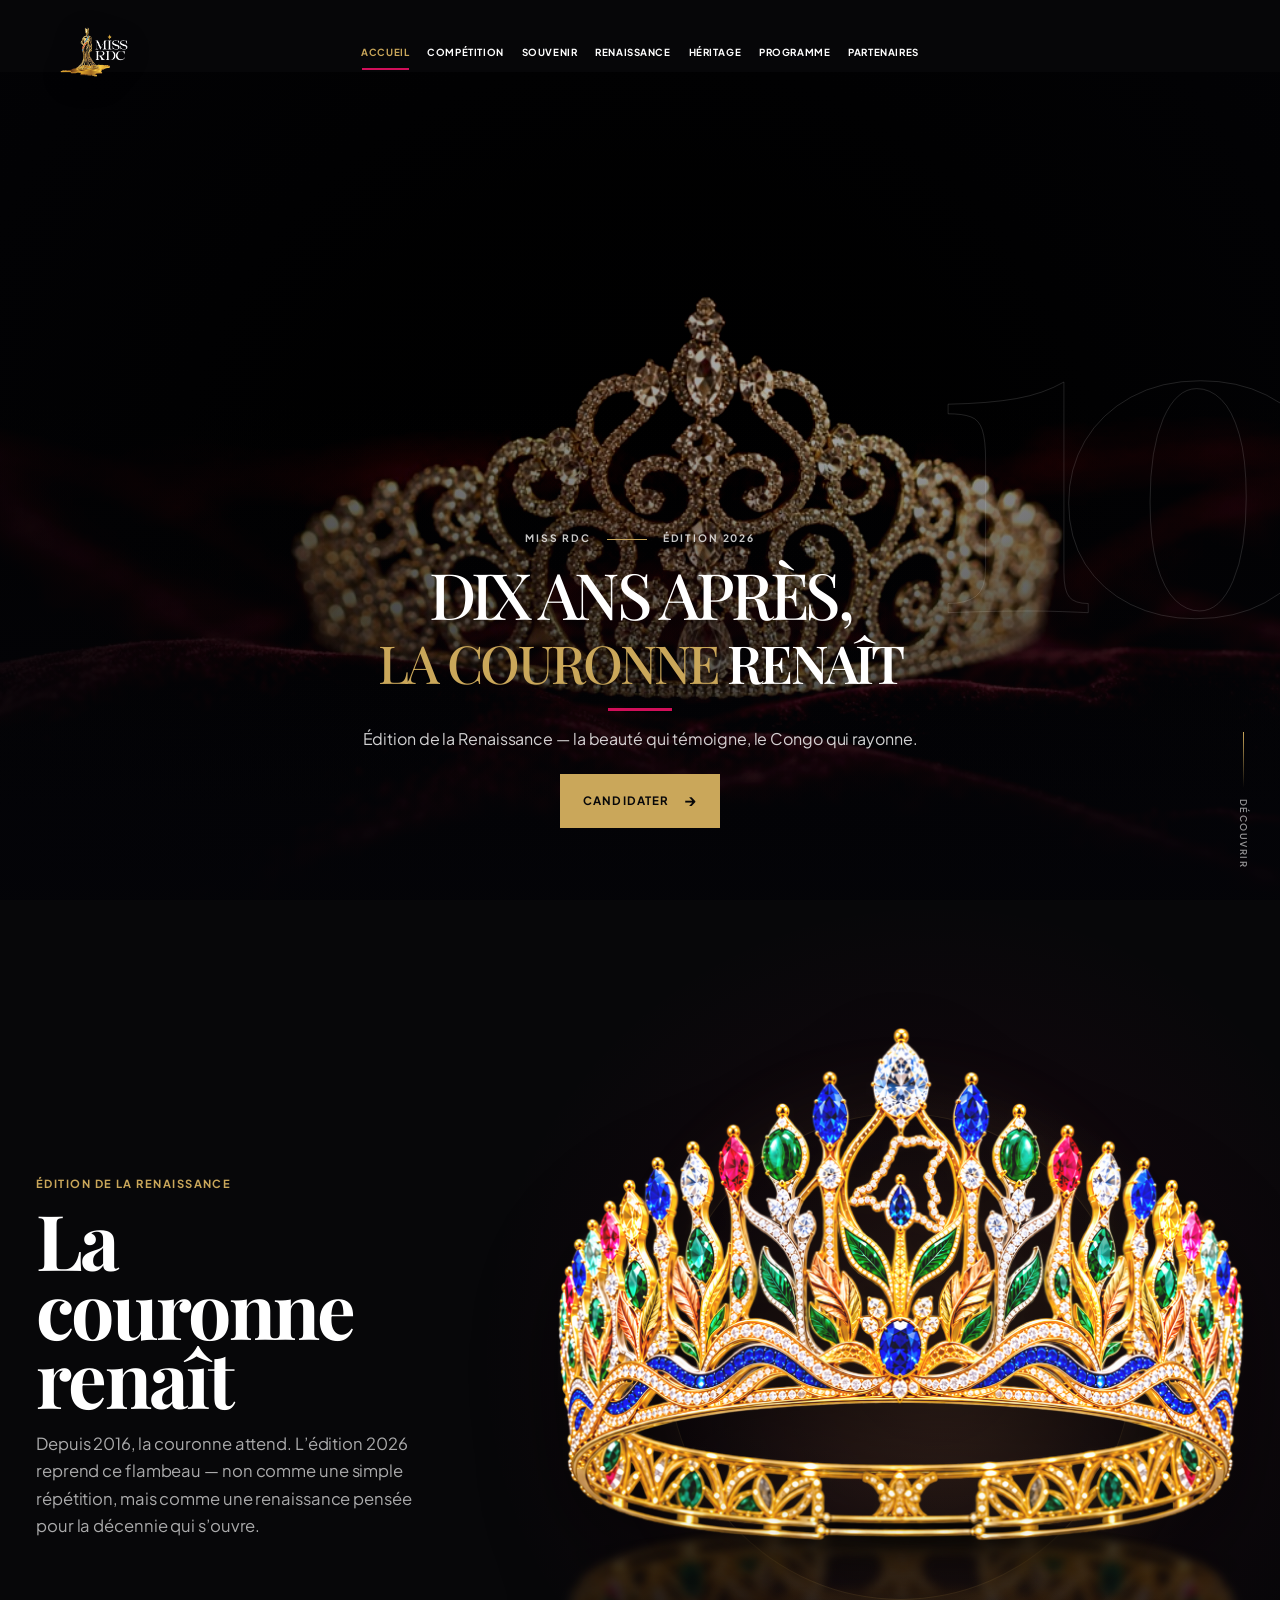
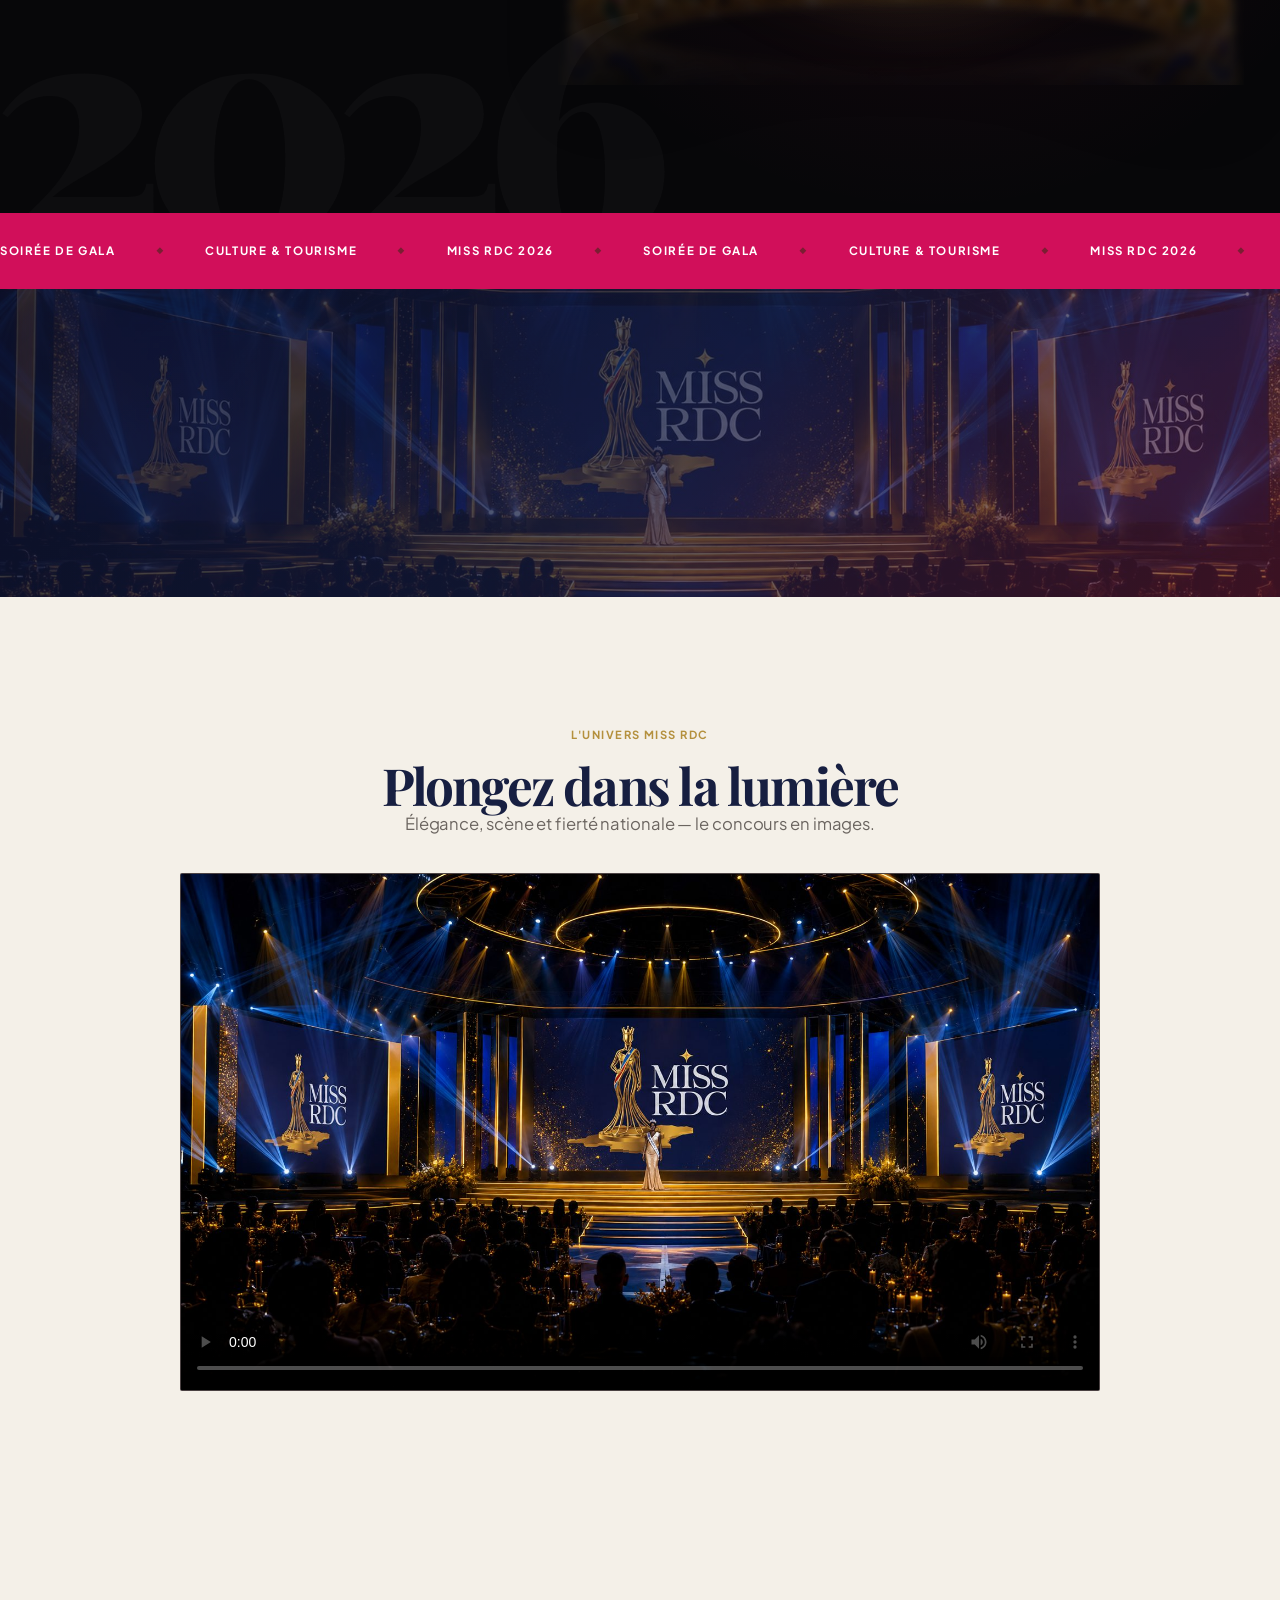
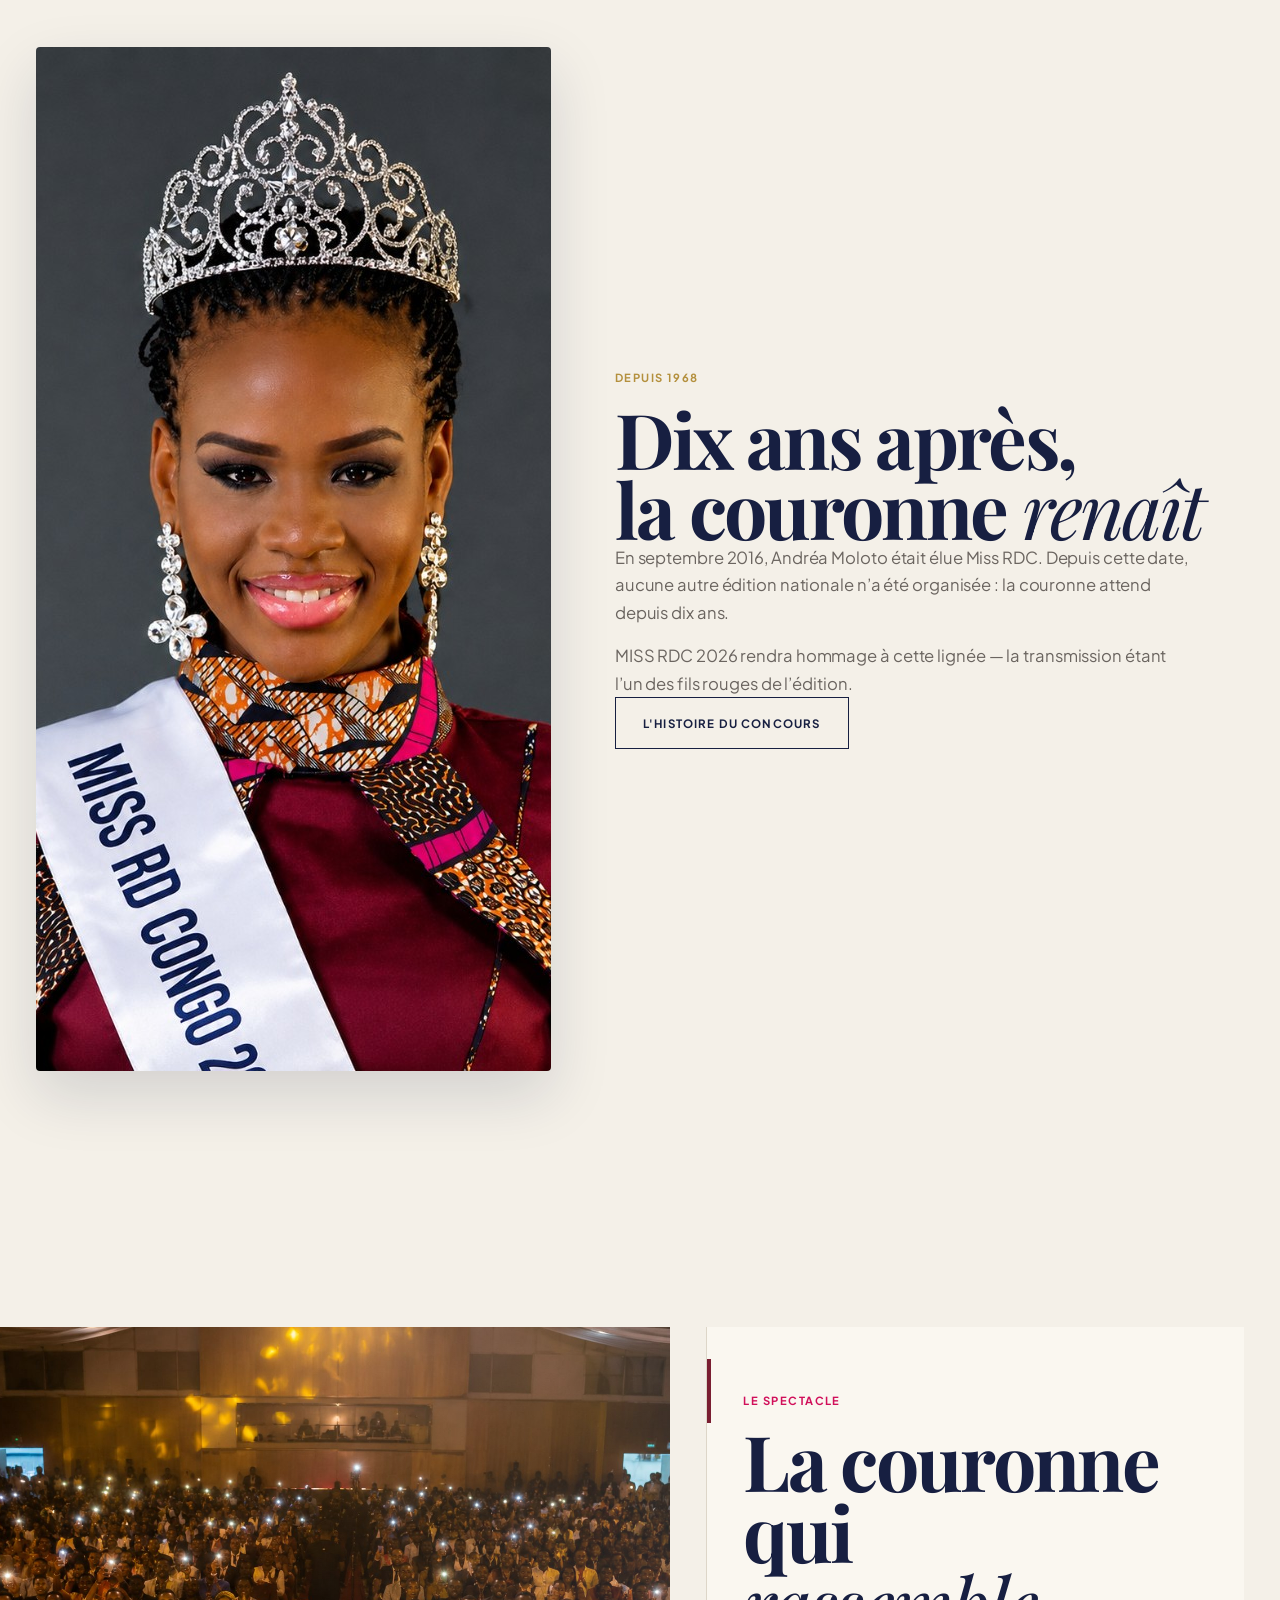
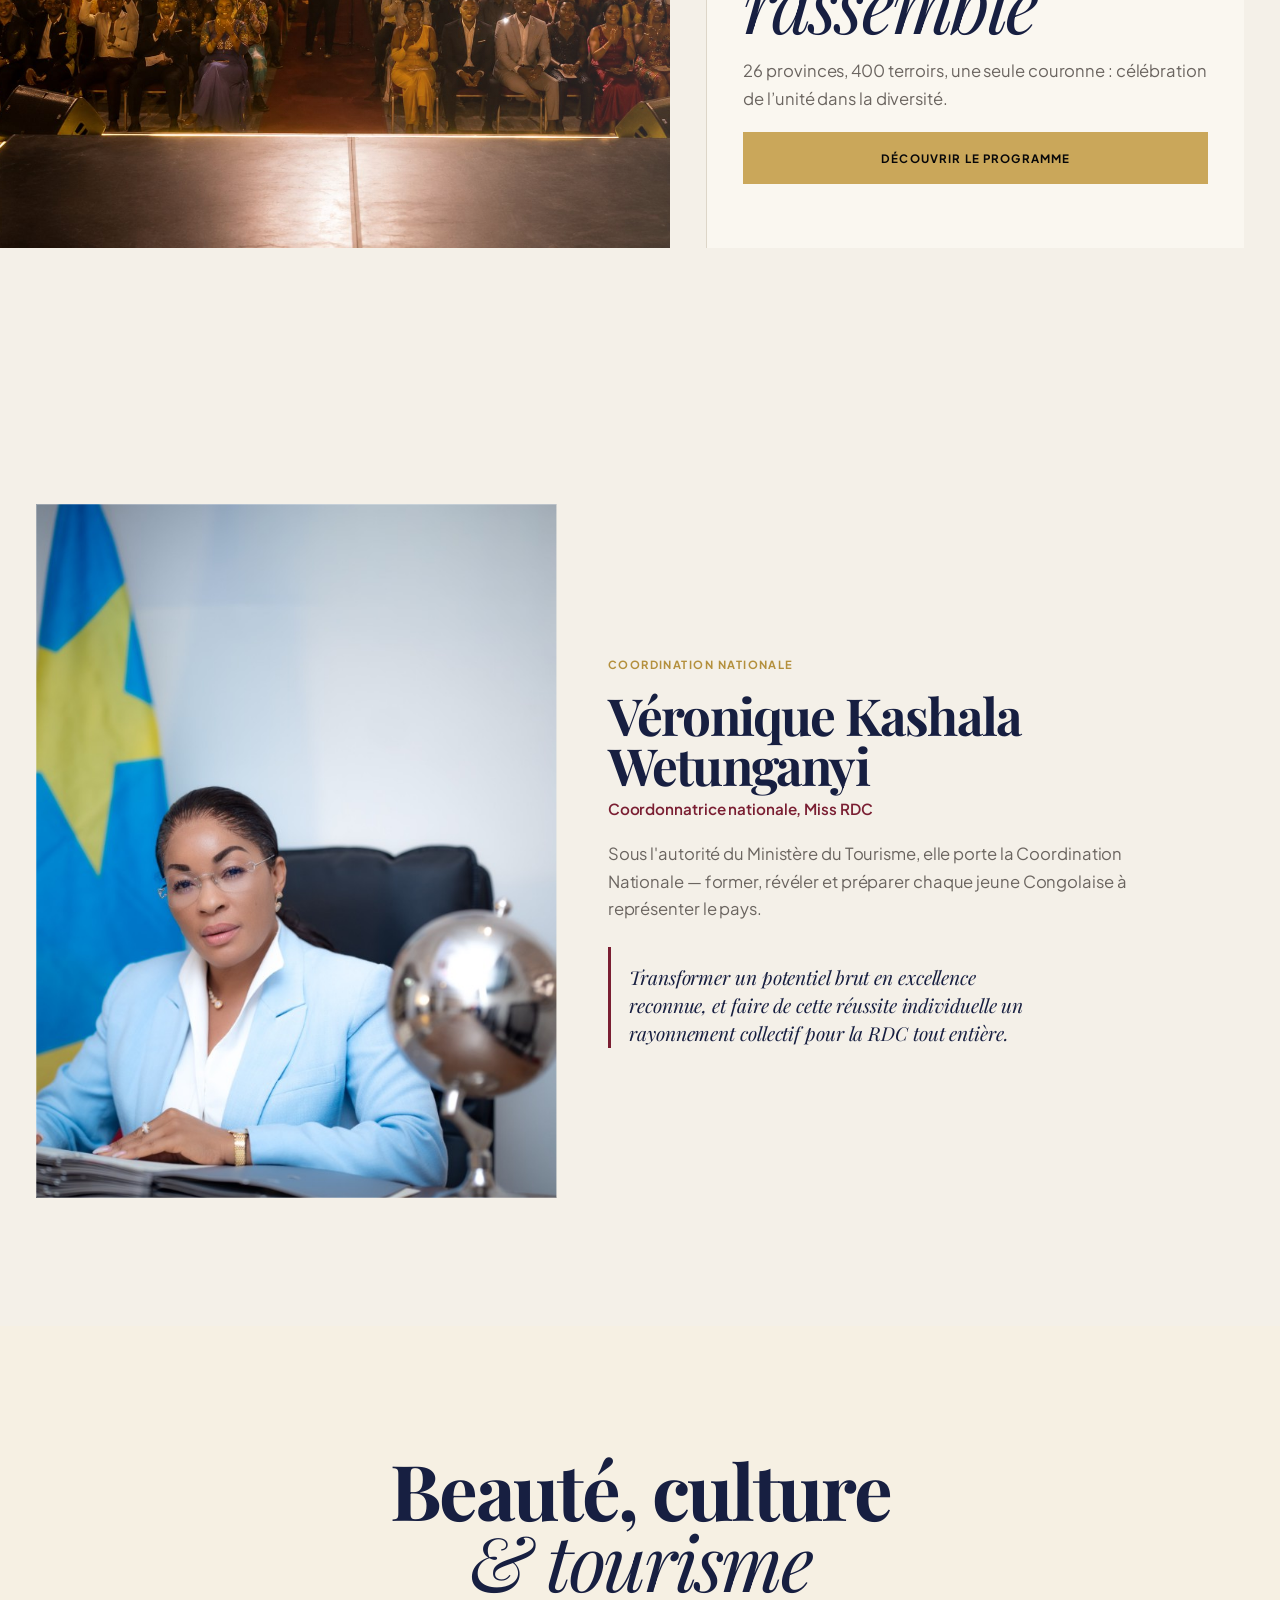
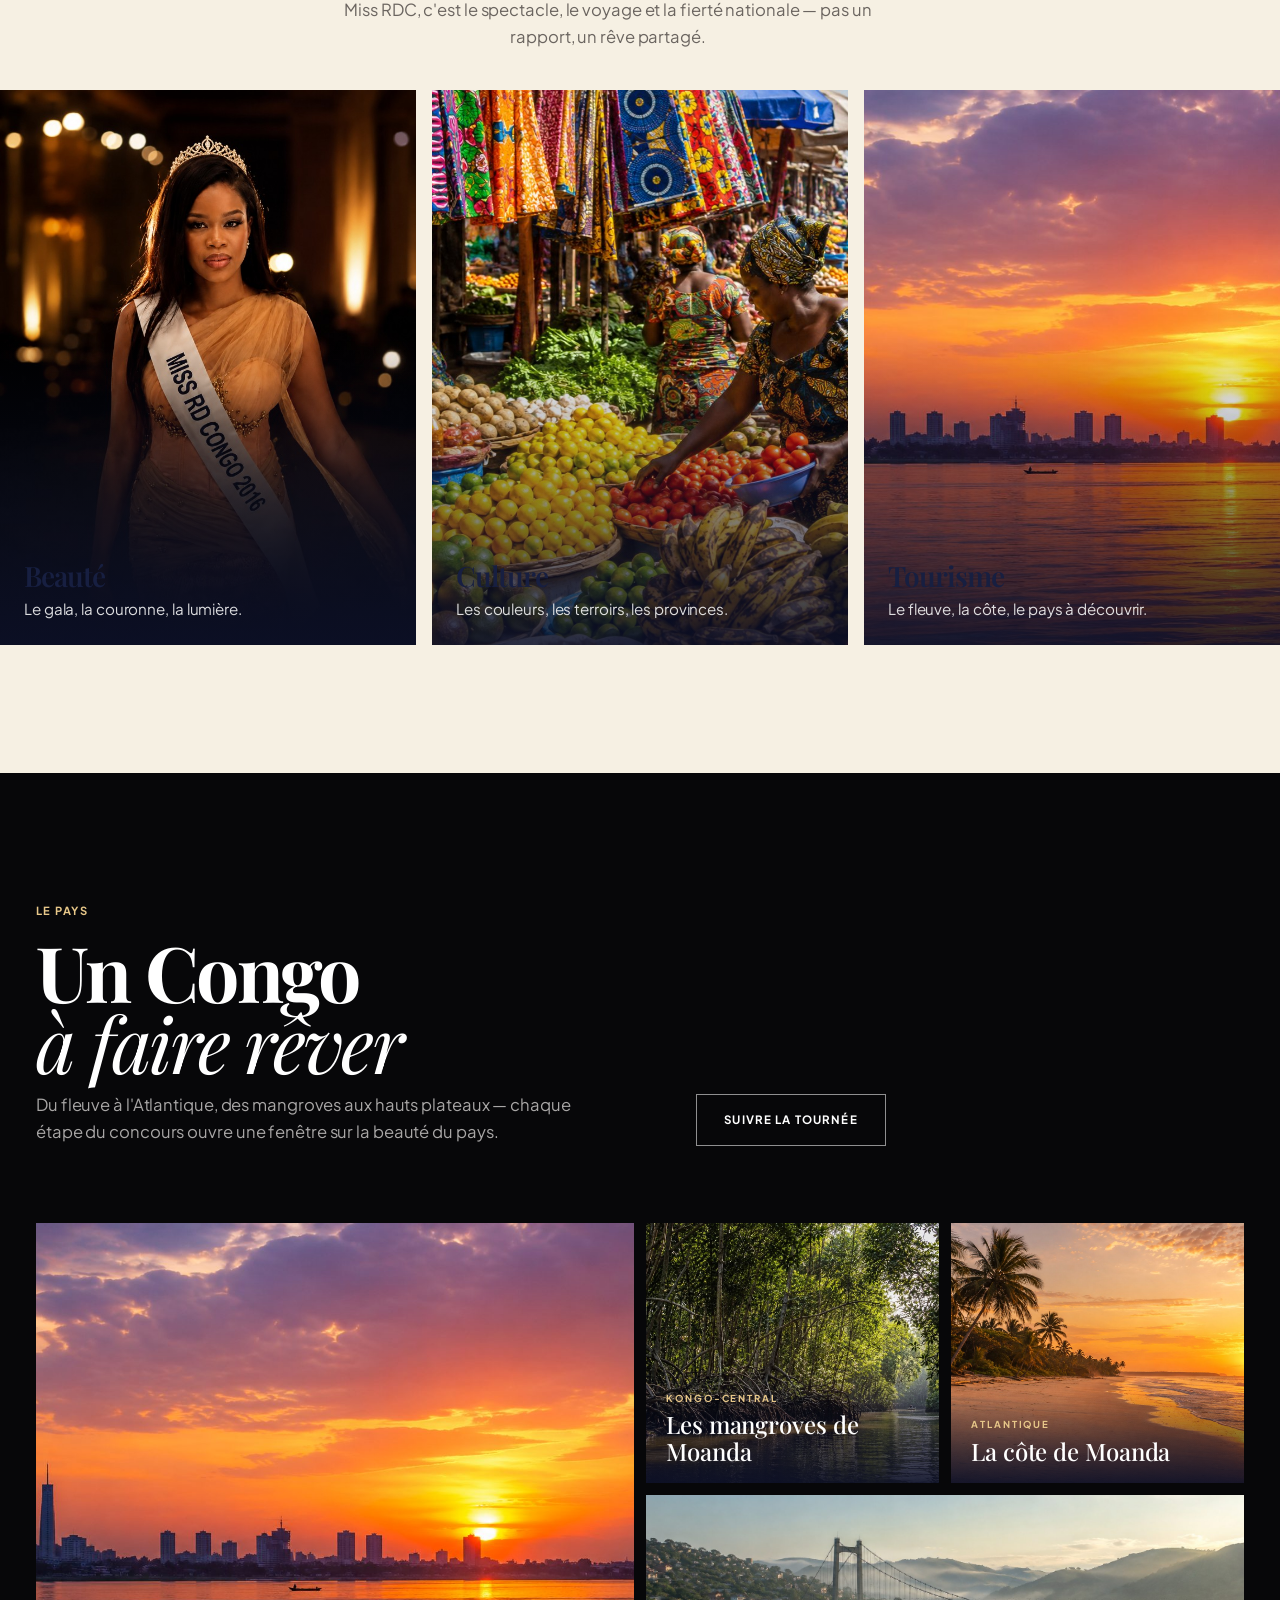
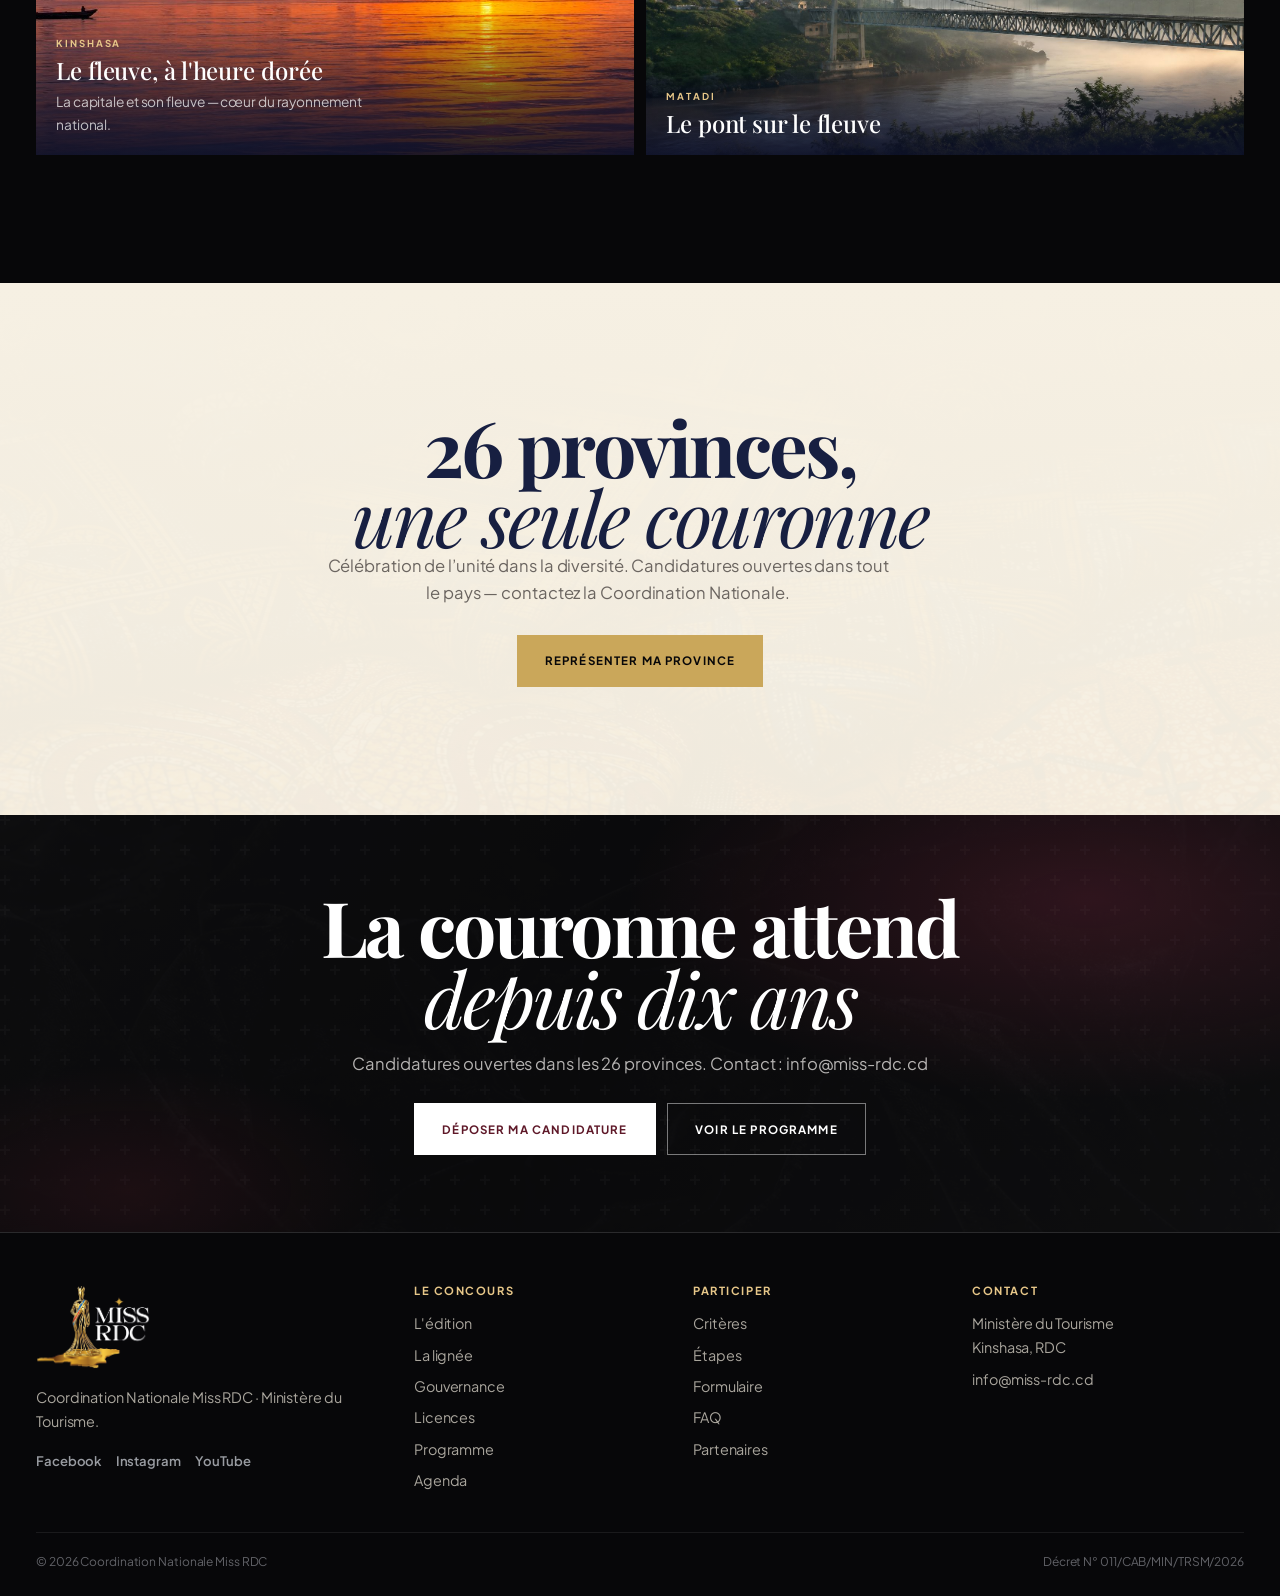
==== commit 3c721a33: "Refonte visuelle Miss RDC et nouvelles pages" ====
--- a/index.html
+++ b/index.html
@@ -15,22 +15,25 @@
 <meta name="author" content="Coordination Nationale Miss RDC">
 <link rel="preconnect" href="https://fonts.googleapis.com">
 <link rel="preconnect" href="https://fonts.gstatic.com" crossorigin>
-<link href="https://fonts.googleapis.com/css2?family=Cinzel:wght@600&family=Cormorant+Garamond:ital,wght@0,500;0,600;0,700;1,500&family=Manrope:wght@300;400;500;600&family=Montserrat:wght@600;700&display=swap" rel="stylesheet">
+<link href="https://fonts.googleapis.com/css2?family=Playfair+Display:ital,wght@0,700;0,800;0,900;1,700&family=Plus+Jakarta+Sans:wght@400;500;600;700&display=swap" rel="stylesheet">
 <link rel="stylesheet" href="assets/css/main.css">
 </head>
 <body>
 
 <header class="nav">
   <div class="nav-rail">
-    <a class="brand brand-empty" href="index.html" aria-label="Miss RDC Accueil"></a>
+    <a class="brand" href="index.html" aria-label="Miss RDC Accueil">
+      <img class="brand-logo brand-logo-wide" src="assets/img/logo-miss-rdc.png" alt="Miss RDC" width="280" height="58">
+    </a>
     <nav aria-label="Navigation principale">
       <ul class="menu">
         <li><a href="index.html" aria-current="page">Accueil</a></li>
-        <li><a href="edition.html">L'édition</a></li>
+        <li><a href="participer.html">Compétition</a></li>
+        <li><a href="souvenir.html">Souvenir</a></li>
+        <li><a href="edition.html">Renaissance</a></li>
+        <li><a href="heritage.html">Héritage</a></li>
         <li><a href="programme.html">Programme</a></li>
-        <li><a href="participer.html">Participer</a></li>
         <li><a href="partenaires.html">Partenaires</a></li>
-        <li><a class="nav-cta" href="participer.html">S'inscrire</a></li>
       </ul>
     </nav>
     <button class="burger" aria-label="Ouvrir le menu" aria-expanded="false"><span></span><span></span><span></span></button>
@@ -39,22 +42,23 @@
 
 <section class="hero hero--editorial">
   <figure class="hero-ed-media">
-    <img src="assets/img/couronne-macro.jpg" alt="Couronne Miss RDC sertie de cristaux, posée sur du velours bordeaux" width="1600" height="1200" fetchpriority="high">
+    <video autoplay muted loop playsinline preload="auto" poster="assets/img/couronne-macro.jpg" aria-label="Présentation animée de Miss RDC">
+      <source src="assets/video/hero-renaissance-loop.mp4" type="video/mp4">
+    </video>
   </figure>
   <div class="hero-ed-veil" aria-hidden="true"></div>
+  <div class="hero-ed-ten" aria-hidden="true">10</div>
   <div class="hero-ed-content">
     <div class="hero-ed-copy hero-in d1">
-      <h1 class="hero-ed-title">Dix ans après,<br>la couronne <em>renaît</em></h1>
+      <p class="hero-ed-overline"><span>Miss RDC</span><span>Édition 2026</span></p>
+      <h1 class="hero-ed-title"><span class="hero-ed-line hero-ed-line--top">Dix ans après,</span><span class="hero-ed-line hero-ed-line--bottom"><span class="hero-ed-crown">la couronne</span> <em>renaît</em></span></h1>
       <p class="hero-ed-lead">Édition de la Renaissance — la beauté qui témoigne, le Congo qui rayonne.</p>
       <div class="hero-ed-actions">
         <a class="btn btn-gold" href="participer.html">Candidater</a>
-        <a class="hero-ed-link" href="programme.html">Voir le programme</a>
-      </div>
-    </div>
-    <figure class="hero-ed-logo-wrap hero-in d2">
-      <img class="hero-ed-logo" src="assets/img/logo-miss-rdc-hero.png" alt="Logo Miss RDC" width="900" height="500">
-    </figure>
-  </div>
+      </div>
+    </div>
+  </div>
+  <div class="hero-ed-scroll" aria-hidden="true"><span></span>Découvrir</div>
 </section>
 
 <section class="crown-solo" aria-label="Édition de la Renaissance">
@@ -63,8 +67,8 @@
     <h2 class="t-l">La couronne renaît</h2>
     <p class="lead">Depuis 2016, la couronne attend. L’édition 2026 reprend ce flambeau — non comme une simple répétition, mais comme une renaissance pensée pour la décennie qui s’ouvre.</p>
   </div>
-  <figure class="crown-solo-photo crown-solo-photo--podium rev">
-    <img src="assets/img/hero-podium.jpg" alt="Une candidate sur le podium de la grande finale, face au public" width="1086" height="1448" loading="lazy">
+  <figure class="crown-solo-photo crown-solo-photo--crown rev">
+    <img src="assets/img/couronne-renaissance.png" alt="Couronne officielle de Miss RDC ornée de pierres aux couleurs nationales" width="1390" height="1331" loading="lazy">
   </figure>
 </section>
 
@@ -112,6 +116,40 @@
   </div>
 </section>
 
+
+<section class="sec spotlight">
+  <div class="spotlight-visual rev" aria-hidden="true">
+    <img src="assets/img/gala-public.jpg" alt="" width="1586" height="992" loading="lazy">
+    <div class="spotlight-overlay"></div>
+  </div>
+  <div class="wrap spotlight-content rev">
+    <p class="hero-kicker">Le spectacle</p>
+    <h2 class="t-xl">La couronne qui<br><span class="it">rassemble</span></h2>
+    <p class="lead mt-lg">26 provinces, 400 terroirs, une seule couronne : célébration de l’unité dans la diversité.</p>
+    <a class="btn btn-fill mt-lg" href="programme.html">Découvrir le programme</a>
+  </div>
+</section>
+
+
+<section class="sec sec-soft sec-rich" id="coordination">
+  <span class="sec-watermark" aria-hidden="true">RDC</span>
+  <div class="wrap">
+    <div class="coord rev">
+      <figure class="coord-photo">
+        <img src="assets/img/veronique-kashala.jpg" alt="Véronique Kashala, coordinatrice nationale du concours Miss RDC" width="800" height="1000" loading="lazy">
+      </figure>
+      <div class="coord-body">
+        <p class="hero-kicker">Coordination nationale</p>
+        <h2 class="t-l">Véronique Kashala Wetunganyi</h2>
+        <p class="role">Coordonnatrice nationale, Miss RDC</p>
+        <p class="lead">Sous l'autorité du Ministère du Tourisme, elle porte la Coordination Nationale — former, révéler et préparer chaque jeune Congolaise à représenter le pays.</p>
+        <blockquote class="coord-quote">Transformer un potentiel brut en excellence reconnue, et faire de cette réussite individuelle un rayonnement collectif pour la RDC tout entière.</blockquote>
+      </div>
+    </div>
+  </div>
+</section>
+
+
 <section class="sec dream-worlds">
   <div class="wrap dream-worlds-head rev">
     <h2 class="t-xl">Beauté, culture<br><span class="it">&amp; tourisme</span></h2>
@@ -142,19 +180,6 @@
         <p>Le fleuve, la côte, le pays à découvrir.</p>
       </div>
     </article>
-  </div>
-</section>
-
-<section class="sec spotlight">
-  <div class="spotlight-visual rev" aria-hidden="true">
-    <img src="assets/img/gala-public.jpg" alt="" width="1586" height="992" loading="lazy">
-    <div class="spotlight-overlay"></div>
-  </div>
-  <div class="wrap spotlight-content rev">
-    <p class="hero-kicker">Le spectacle</p>
-    <h2 class="t-xl">La couronne qui<br><span class="it">rassemble</span></h2>
-    <p class="lead mt-lg">26 provinces, 400 terroirs, une seule couronne : célébration de l’unité dans la diversité.</p>
-    <a class="btn btn-fill mt-lg" href="programme.html">Découvrir le programme</a>
   </div>
 </section>
 
@@ -185,51 +210,6 @@
       <figure class="dest">
         <img src="assets/img/matadi-fleuve.jpg" alt="Le pont de Matadi enjambant le fleuve Congo dans la brume du matin" width="1586" height="992" loading="lazy">
         <figcaption><span>Matadi</span><b>Le pont sur le fleuve</b></figcaption>
-      </figure>
-    </div>
-  </div>
-</section>
-
-<section class="sec sec-soft sec-rich" id="coordination">
-  <span class="sec-watermark" aria-hidden="true">RDC</span>
-  <div class="wrap">
-    <div class="coord rev">
-      <figure class="coord-photo">
-        <img src="assets/img/veronique-kashala.jpg" alt="Véronique Kashala, coordinatrice nationale du concours Miss RDC" width="800" height="1000" loading="lazy">
-      </figure>
-      <div class="coord-body">
-        <p class="hero-kicker">Coordination nationale</p>
-        <h2 class="t-l">Véronique Kashala Wetunganyi</h2>
-        <p class="role">Coordonnatrice nationale, Miss RDC</p>
-        <p class="lead">Sous l'autorité du Ministère du Tourisme, elle porte la Coordination Nationale — former, révéler et préparer chaque jeune Congolaise à représenter le pays.</p>
-        <blockquote class="coord-quote">Transformer un potentiel brut en excellence reconnue, et faire de cette réussite individuelle un rayonnement collectif pour la RDC tout entière.</blockquote>
-      </div>
-    </div>
-  </div>
-</section>
-
-<section class="sec sec-dark sec-rich" id="galerie">
-  <span class="sec-watermark light" aria-hidden="true">Miss</span>
-  <div class="wrap">
-    <div class="rev sec-head">
-      <div class="sec-intro">
-        <p class="hero-kicker">La scène</p>
-        <h2 class="t-l">La couronne qui rassemble</h2>
-        <p class="lead">Le gala, la transmission, la finale — le Congo qui rayonne.</p>
-      </div>
-    </div>
-    <div class="gallery rev">
-      <figure>
-        <img src="assets/img/echarpe-detail.jpg" alt="Détail d'une écharpe de satin bordée d'or sur une robe pailletée" width="1448" height="1086" loading="lazy">
-        <figcaption><span>L'écharpe</span>Satin et fil d'or</figcaption>
-      </figure>
-      <figure>
-        <img src="assets/img/bijoux-detail.jpg" alt="Diadème, bracelets et boucles d'oreilles dorés posés sur du velours sombre" width="1448" height="1086" loading="lazy">
-        <figcaption><span>Le diadème</span>Orfèvrerie de la couronne</figcaption>
-      </figure>
-      <figure>
-        <img src="assets/img/fleurs-bouquet.jpg" alt="Bouquet de roses rouges de la cérémonie" width="1448" height="1086" loading="lazy">
-        <figcaption><span>Le bouquet</span>Roses de cérémonie</figcaption>
       </figure>
     </div>
   </div>
@@ -313,3 +293,11 @@
 <script src="assets/js/main.js"></script>
 </body>
 </html>
+
+
+
+
+
+
+
+
--- a/assets/css/main.css
+++ b/assets/css/main.css
@@ -35,10 +35,10 @@
   --line: #DDD6C8;
   --line-dark: rgba(255, 255, 255, 0.14);
 
-  --serif: "Cormorant Garamond", "EB Garamond", Georgia, serif;
-  --sans: "Manrope", "IBM Plex Sans", Helvetica, Arial, sans-serif;
-  --label: "Montserrat", var(--sans);
-  --inst: "Cinzel", var(--serif);
+  --serif: "Playfair Display", Georgia, serif;
+  --sans: "Plus Jakarta Sans", Helvetica, Arial, sans-serif;
+  --label: "Plus Jakarta Sans", Helvetica, Arial, sans-serif;
+  --inst: "Playfair Display", Georgia, serif;
 
   --wrap: 1140px;
   --pad: clamp(1.25rem, 3.5vw, 2.25rem);
@@ -999,6 +999,22 @@
   height: clamp(360px, 72vw, 880px);
   object-position: 58% 18%;
 }
+.crown-solo-photo--crown {
+  display: grid;
+  min-height: clamp(430px, 55vw, 760px);
+  place-items: center;
+  padding: clamp(1rem, 3vw, 2rem) var(--pad) clamp(2.5rem, 6vw, 5rem);
+  overflow: visible;
+  background: radial-gradient(circle at 50% 48%, rgba(197, 163, 90, 0.15), transparent 42%);
+}
+.crown-solo-photo--crown img {
+  width: min(82vw, 820px);
+  height: auto;
+  max-height: 700px;
+  object-fit: contain;
+  object-position: center;
+  filter: drop-shadow(0 26px 36px rgba(73, 47, 12, 0.25));
+}
 
 /* Bandeau décoratif */
 .deco-band {
@@ -1402,9 +1418,10 @@
   height: 100%;
   object-fit: cover;
   object-position: center 22%;
+  transform: scaleX(-1);
   transition: transform 0.7s var(--ease);
 }
-.coord:hover .coord-photo img { transform: scale(1.03); }
+.coord:hover .coord-photo img { transform: scaleX(-1) scale(1.03); }
 .coord-body .role {
   font-size: 0.95rem;
   font-weight: 600;
@@ -2141,7 +2158,8 @@
     min-height: 100svh;
     place-items: end stretch;
   }
-  .hero-ed-media img { object-position: 48% 78%; }
+  .hero-ed-media img,
+.hero-ed-media video { object-position: 48% 78%; }
   .crown-solo-photo--podium img { object-position: 60% 12%; }
   .hero-ed-content {
     grid-template-columns: 1fr auto;
@@ -2574,7 +2592,8 @@
   inset: 0;
   margin: 0;
 }
-.hero-ed-media img {
+.hero-ed-media img,
+.hero-ed-media video {
   width: 100%;
   height: 100%;
   object-fit: cover;
@@ -2587,7 +2606,8 @@
   to { transform: scale(1.1) translate3d(0.8%, -1%, 0); }
 }
 @media (prefers-reduced-motion: reduce) {
-  .hero-ed-media img { animation: none; transform: scale(1.04); }
+  .hero-ed-media img,
+.hero-ed-media video { animation: none; transform: scale(1.04); }
 }
 
 .hero-ed-veil {
@@ -2966,3 +2986,619 @@
   .dream-story { grid-template-columns: 1fr; }
   .dream-story-photo { max-width: 360px; margin: 0 auto; }
 }
+/* Navigation principale avec logo */
+.nav-rail > .brand { position: absolute; left: 0; }
+@media (max-width: 880px) {
+  .nav-rail { justify-content: space-between; }
+  .nav-rail > .brand { position: static; }
+  .nav-rail > .brand .brand-logo { height: 44px; max-width: 210px; }
+}
+@media (min-width: 881px) and (max-width: 1180px) {
+  .nav-rail > .brand .brand-logo { height: 40px; max-width: 140px; }
+  .menu { gap: 0.1rem; }
+  .menu a { font-size: 0.56rem; padding-inline: 0.35rem; }
+}
+
+/* Héritage — galerie des reines */
+.heritage-page{background:#090b18;color:var(--ivory)}
+.legacy{min-height:100vh;padding:8.5rem 0 3rem;overflow:hidden;background:radial-gradient(circle at 50% 42%,rgba(123,27,48,.46),transparent 34%),linear-gradient(145deg,#080a16 0%,#13102a 52%,#080910 100%)}
+.legacy-heading{width:min(92vw,1180px);margin:0 auto;position:relative;z-index:3;text-align:center}
+.legacy-kicker,.legacy-label{margin:0 0 .55rem;color:var(--gold-light);font:600 .68rem/1 var(--label);letter-spacing:.24em;text-transform:uppercase}
+.legacy-heading h1{margin:0;color:#fff;font:500 clamp(3rem,7vw,7.4rem)/.85 var(--serif);letter-spacing:-.045em}.legacy-heading h1 em{color:var(--gold-light);font-weight:500}
+.legacy-heading>p:last-child{margin:1.25rem auto 0;color:rgba(255,255,255,.65);font-size:clamp(.9rem,1.2vw,1.05rem)}
+.legacy-stage{width:min(94vw,1260px);height:clamp(500px,62vh,700px);margin:-1.5rem auto 0;position:relative;display:grid;grid-template-columns:1fr 1.25fr 1fr;align-items:center}
+.legacy-year{position:absolute;inset:48% auto auto 50%;transform:translate(-50%,-50%);color:rgba(255,255,255,.045);font:600 clamp(9rem,25vw,25rem)/1 var(--serif);letter-spacing:-.08em;white-space:nowrap;user-select:none}
+.legacy-glow{position:absolute;width:min(52vw,650px);aspect-ratio:1;left:50%;top:48%;transform:translate(-50%,-50%);border-radius:50%;background:radial-gradient(circle,rgba(198,151,54,.22),rgba(104,15,42,.12) 45%,transparent 70%)}
+.legacy-portrait{grid-column:2;align-self:end;justify-self:center;z-index:2;width:min(39vw,500px);height:92%;position:relative;display:grid;place-items:end center}
+.legacy-portrait>img{width:100%;height:100%;object-fit:cover;object-position:center top;mask-image:linear-gradient(#000 78%,transparent 100%);-webkit-mask-image:linear-gradient(#000 78%,transparent 100%);filter:saturate(.88) contrast(1.05)}
+.legacy-placeholder{width:78%;height:86%;align-self:end;display:grid;align-content:center;justify-items:center;gap:1rem;border:1px solid rgba(231,199,137,.28);border-bottom:0;border-radius:50% 50% 4% 4%/28% 28% 3% 3%;color:rgba(231,199,137,.72);background:radial-gradient(circle at 50% 30%,rgba(231,199,137,.16),transparent 32%),linear-gradient(180deg,rgba(255,255,255,.05),rgba(81,16,39,.38));mask-image:linear-gradient(#000 76%,transparent 100%);-webkit-mask-image:linear-gradient(#000 76%,transparent 100%)}
+.legacy-placeholder span{font:500 clamp(4rem,8vw,8rem)/1 var(--serif)}.legacy-placeholder small{font:600 .6rem/1 var(--label);letter-spacing:.2em;text-transform:uppercase}
+.legacy-portrait.is-changing{animation:legacyReveal .55s var(--ease) both}@keyframes legacyReveal{from{opacity:0;transform:translateY(20px) scale(.98)}to{opacity:1;transform:none}}
+.legacy-copy{grid-column:1;grid-row:1;align-self:end;z-index:4;padding:0 0 5.5rem 1rem;max-width:25rem}.legacy-copy h2{margin:0;color:#fff;font:600 clamp(2.4rem,4.3vw,4.8rem)/.92 var(--serif);letter-spacing:-.035em}
+.legacy-region{margin:1.1rem 0 0;color:var(--gold-light);font:600 .72rem/1.4 var(--label);letter-spacing:.14em;text-transform:uppercase}.legacy-note{margin:1rem 0 0;color:rgba(255,255,255,.68);font-size:.9rem;line-height:1.65}
+.legacy-count{grid-column:3;grid-row:1;z-index:4;align-self:end;justify-self:end;margin:0 1rem 6rem 0;display:flex;align-items:center;gap:.75rem;color:rgba(255,255,255,.48);font:600 .7rem/1 var(--label);letter-spacing:.14em}.legacy-count span:first-child{color:var(--gold-light)}.legacy-count i{display:block;width:4rem;height:1px;background:rgba(255,255,255,.25)}
+.legacy-carousel{width:100%;margin-top:-6rem;position:relative;z-index:8;display:grid;grid-template-columns:4rem minmax(0,1fr) 4rem;align-items:center;gap:.6rem;padding:0 max(1rem,3vw)}
+.legacy-track{display:flex;gap:1rem;overflow-x:auto;scroll-snap-type:x mandatory;scrollbar-width:none;padding:1.2rem calc(50% - 5rem) 1.6rem;overscroll-behavior-inline:contain}.legacy-track::-webkit-scrollbar{display:none}
+.legacy-card{flex:0 0 9rem;scroll-snap-align:center;padding:0;border:0;color:#fff;background:transparent;text-align:left;cursor:pointer;opacity:.42;transform:scale(.92);transition:opacity .5s ease,transform .5s ease}.legacy-card:hover,.legacy-card.is-active{opacity:1;transform:scale(1)}
+.legacy-thumb{width:100%;aspect-ratio:3/4;display:grid;place-items:center;overflow:hidden;border:1px solid rgba(255,255,255,.18);background:linear-gradient(145deg,#4b1930,#14142d);transition:border-color .4s,box-shadow .4s}.legacy-card.is-active .legacy-thumb{border-color:var(--gold-light);box-shadow:0 0 0 1px rgba(231,199,137,.25),0 18px 40px rgba(0,0,0,.35)}
+.legacy-thumb img{width:100%;height:100%;object-fit:cover;object-position:center top}.legacy-thumb b{color:rgba(231,199,137,.7);font:500 2.3rem/1 var(--serif)}.legacy-card strong{display:block;margin-top:.7rem;color:var(--gold-light);font:600 .65rem/1 var(--label);letter-spacing:.16em}.legacy-card small{display:block;margin-top:.35rem;color:#fff;font:500 .72rem/1.25 var(--sans)}
+.legacy-arrow{width:3.2rem;aspect-ratio:1;border:1px solid rgba(231,199,137,.45);border-radius:50%;color:var(--gold-light);background:rgba(9,11,24,.72);font-size:1.25rem;cursor:pointer;transition:color .25s,background .25s}.legacy-arrow:hover{color:#111327;background:var(--gold-light)}
+.legacy-hint{margin:.25rem 0 0;color:rgba(255,255,255,.38);text-align:center;font:500 .58rem/1.4 var(--label);letter-spacing:.14em;text-transform:uppercase}
+@media(max-width:760px){.legacy{padding-top:7rem}.legacy-heading h1{font-size:clamp(3.2rem,17vw,5.4rem)}.legacy-stage{height:590px;display:block;margin-top:0}.legacy-year{top:35%;font-size:35vw}.legacy-portrait{width:min(78vw,390px);height:70%;margin:0 auto}.legacy-copy{position:absolute;left:0;right:0;bottom:0;padding:5rem 1.25rem 2.4rem;max-width:none;text-align:center;background:linear-gradient(transparent,rgba(9,11,24,.96) 48%)}.legacy-copy h2{font-size:clamp(2.5rem,12vw,4rem)}.legacy-note{max-width:34rem;margin-inline:auto}.legacy-count{display:none}.legacy-carousel{margin-top:-1rem;grid-template-columns:2.7rem minmax(0,1fr) 2.7rem;padding-inline:.5rem}.legacy-arrow{width:2.6rem}.legacy-track{padding-inline:calc(50% - 4.15rem);gap:.75rem}.legacy-card{flex-basis:7.6rem}}
+/* Hero vidéo — composition cinématographique centrée */
+.hero-ed-veil {
+  background:
+    linear-gradient(180deg, rgba(8, 9, 22, .38) 0%, transparent 28%, transparent 50%, rgba(8, 9, 22, .88) 100%),
+    radial-gradient(ellipse 68% 45% at 50% 88%, rgba(8, 9, 22, .42), transparent 72%);
+}
+.hero--editorial { place-items: end stretch; }
+.hero-ed-content {
+  display: flex;
+  justify-content: center;
+  align-items: flex-end;
+  padding: 7rem var(--pad) clamp(2.5rem, 6vh, 4.25rem);
+  text-align: center;
+}
+.hero-ed-copy {
+  width: min(94vw, 70rem);
+  max-width: 70rem;
+  margin-inline: auto;
+  text-align: center;
+}
+.hero-ed-title {
+  width: 100%;
+  max-width: none;
+  margin: 0 auto .85rem;
+  font-size: clamp(2.6rem, 5.3vw, 5.4rem);
+  line-height: .96;
+  letter-spacing: .035em;
+  text-align: center;
+  text-wrap: balance;
+}
+.hero-ed-title em { display: inline; }
+.hero-ed-lead {
+  max-width: 42rem;
+  margin: 0 auto 1.35rem;
+  font-size: clamp(.95rem, 1.25vw, 1.15rem);
+  line-height: 1.55;
+  text-align: center;
+  text-shadow: 0 3px 18px rgba(0, 0, 0, .7);
+}
+.hero-ed-actions { justify-content: center; }
+.hero-ed-actions .btn { min-width: 10rem; }
+@media (max-width: 880px) {
+  .hero-ed-content { padding: 6rem 1.25rem clamp(2rem, 5vh, 3rem); }
+  .hero-ed-title {
+    font-size: clamp(2.25rem, 9.5vw, 4.2rem);
+    line-height: 1;
+    letter-spacing: .02em;
+    text-align: center;
+  }
+  .hero-ed-lead { max-width: 34rem; font-size: .95rem; }
+}
+@media (max-width: 520px) {
+  .hero-ed-title { font-size: clamp(2rem, 10.5vw, 3rem); }
+  .hero-ed-lead { max-width: 29ch; }
+}
+/* Titre du héros — deux lignes équilibrées */
+.hero-ed-line { display: block; width: 100%; text-align: center; }
+.hero-ed-line--top { letter-spacing: .105em; }
+.hero-ed-line--bottom { margin-top: .08em; letter-spacing: .025em; }
+.hero-ed-crown { color: var(--gold-light); }
+.hero-ed-title em { color: #fff; }
+@media (max-width: 520px) {
+  .hero-ed-line--top { letter-spacing: .06em; }
+  .hero-ed-line--bottom { letter-spacing: 0; }
+}
+/* Finition du héros — proportions et rythme */
+.hero-ed-content { padding-bottom: clamp(2.6rem, 5.5vh, 3.8rem); }
+.hero-ed-title {
+  font-size: clamp(2.35rem, 4.35vw, 4.5rem);
+  line-height: .98;
+  margin-bottom: .8rem;
+  text-shadow: 0 5px 24px rgba(0, 0, 0, .62);
+}
+.hero-ed-line--top {
+  font-size: .92em;
+  letter-spacing: .115em;
+}
+.hero-ed-line--bottom {
+  margin-top: .12em;
+  font-size: .88em;
+  letter-spacing: .018em;
+}
+.hero-ed-lead { margin-bottom: 1.15rem; }
+.hero-ed-actions .btn {
+  min-width: 9rem;
+  padding: .8rem 1.4rem;
+}
+@media (max-width: 880px) {
+  .hero-ed-title { font-size: clamp(2.15rem, 8.2vw, 3.65rem); }
+  .hero-ed-line--top { letter-spacing: .075em; }
+  .hero-ed-line--bottom { font-size: .9em; }
+}
+
+/* Souvenir — galerie éditoriale */
+.memory-page{background:#080a17;color:#f8f3e8}.memory{overflow:hidden;background:radial-gradient(circle at 76% 10%,rgba(99,32,66,.34),transparent 30%),#080a17}.memory-intro{min-height:58vh;padding:10rem var(--pad) 5rem;display:flex;flex-direction:column;align-items:center;justify-content:center;text-align:center}.memory-kicker,.memory-gallery-head p{margin:0 0 .8rem;color:var(--gold-light);font:600 .67rem/1 var(--label);letter-spacing:.24em;text-transform:uppercase}.memory-intro h1{margin:0;color:#fff;font:500 clamp(4rem,10vw,10rem)/.8 var(--serif);letter-spacing:-.055em}.memory-intro h1 em{color:var(--gold-light);font-weight:500}.memory-intro>p:last-child{max-width:42rem;margin:1.6rem auto 0;color:rgba(255,255,255,.64);font-size:clamp(.95rem,1.4vw,1.15rem);line-height:1.7}.memory-feature{width:min(92vw,1320px);margin:0 auto 8rem;display:grid;grid-template-columns:1.5fr 1fr;align-items:center;gap:clamp(2rem,6vw,7rem)}.memory-feature figure{margin:0;height:min(67vw,720px);overflow:hidden}.memory-feature img{width:100%;height:100%;object-fit:cover}.memory-feature div span{color:var(--gold-light);font:600 .65rem/1 var(--label);letter-spacing:.2em;text-transform:uppercase}.memory-feature h2{margin:.8rem 0 1.2rem;color:#fff;font:500 clamp(3rem,6vw,6.5rem)/.88 var(--serif);letter-spacing:-.045em}.memory-feature p{max-width:28rem;color:rgba(255,255,255,.62);line-height:1.7}.memory-gallery{padding:7rem 0 5rem;background:#f4efe5;color:#15172e}.memory-gallery-head{text-align:center;padding:0 var(--pad) 3rem}.memory-gallery-head p{color:#a17622}.memory-gallery-head h2{max-width:14ch;margin:0 auto;font:600 clamp(3rem,6vw,6.5rem)/.88 var(--serif);letter-spacing:-.045em}.memory-marquee{overflow:hidden}.memory-marquee-track{display:flex;width:max-content;gap:1rem;animation:memoryFlow 55s linear infinite}.memory-marquee:hover .memory-marquee-track{animation-play-state:paused}@keyframes memoryFlow{to{transform:translateX(calc(-25% - .25rem))}}.memory-card{position:relative;flex:0 0 clamp(250px,24vw,430px);height:clamp(390px,55vw,650px);padding:0;border:0;overflow:hidden;background:#111;cursor:zoom-in}.memory-card img{width:100%;height:100%;object-fit:cover;transition:transform .8s var(--ease),filter .5s}.memory-card::after{content:"";position:absolute;inset:45% 0 0;background:linear-gradient(transparent,rgba(5,6,15,.92))}.memory-card span{position:absolute;z-index:2;left:1.4rem;right:1.4rem;bottom:1.4rem;text-align:left;color:#fff}.memory-card b{display:block;font:600 clamp(1.5rem,2.2vw,2.4rem)/1 var(--serif)}.memory-card small{display:block;margin-top:.55rem;color:rgba(255,255,255,.65);font:.72rem/1.45 var(--sans)}.memory-card:hover img{transform:scale(1.045);filter:saturate(1.08)}.memory-instruction{text-align:center;margin:2rem 0 0;color:#777;font:600 .58rem/1 var(--label);letter-spacing:.16em;text-transform:uppercase}.memory-lightbox[hidden]{display:none}.memory-lightbox{position:fixed;z-index:1000;inset:0;display:grid;grid-template-columns:5rem minmax(0,1fr) 5rem;place-items:center;background:rgba(3,4,12,.96);padding:2rem}.memory-lightbox figure{margin:0;max-width:min(80vw,1000px);max-height:90vh;text-align:center}.memory-lightbox img{display:block;max-width:100%;max-height:82vh;margin:auto;object-fit:contain}.memory-lightbox figcaption{margin-top:.8rem;color:#fff;font:500 1.2rem var(--serif)}.memory-close,.memory-lightbox-prev,.memory-lightbox-next{border:1px solid rgba(231,199,137,.45);border-radius:50%;color:#fff;background:rgba(255,255,255,.04);cursor:pointer}.memory-close{position:absolute;right:1.5rem;top:1.5rem;width:3rem;height:3rem;font-size:2rem}.memory-lightbox-prev,.memory-lightbox-next{width:3.5rem;height:3.5rem;font-size:1.4rem}.memory-lightbox button:hover{color:#111327;background:var(--gold-light)}
+@media(max-width:760px){.memory-intro{min-height:48vh;padding-top:8rem}.memory-intro h1{font-size:clamp(3.8rem,20vw,6rem)}.memory-feature{grid-template-columns:1fr;margin-bottom:4rem}.memory-feature figure{height:125vw;max-height:680px}.memory-feature div{text-align:center}.memory-feature p{margin-inline:auto}.memory-gallery{padding-top:5rem}.memory-card{flex-basis:72vw;height:108vw;max-height:590px}.memory-lightbox{grid-template-columns:3rem minmax(0,1fr) 3rem;padding:.75rem}.memory-lightbox-prev,.memory-lightbox-next{width:2.7rem;height:2.7rem}}
+@media(prefers-reduced-motion:reduce){.memory-marquee-track{animation-play-state:paused}}
+
+
+/* Identité typographique — ligne éditoriale Miss RDC */
+body {
+  font-size: 16px;
+  line-height: 1.68;
+  letter-spacing: -0.006em;
+}
+h1, h2, h3, h4 {
+  font-weight: 700;
+  line-height: 1.04;
+  letter-spacing: -0.035em;
+}
+.lead {
+  font-size: 1.04rem;
+  line-height: 1.65;
+}
+.eyebrow,
+.hero-kicker {
+  font-weight: 600;
+  letter-spacing: 0.09em;
+}
+.menu {
+  gap: 0.2rem 0.55rem;
+}
+.menu a {
+  font-size: 0.72rem;
+  font-weight: 600;
+  letter-spacing: 0.055em;
+  text-transform: none;
+}
+.menu a[aria-current="page"]::before {
+  left: 0.5rem;
+  right: 0.5rem;
+  background: var(--gold-light);
+}
+.btn {
+  font-size: 0.82rem;
+  font-weight: 600;
+  letter-spacing: 0;
+  border-radius: 2px;
+}
+.hero-ed-title {
+  font-weight: 800;
+  letter-spacing: -0.035em;
+  text-shadow: 0 3px 18px rgba(0, 0, 0, 0.58);
+}
+.hero-ed-line--top,
+.hero-ed-line--bottom {
+  letter-spacing: -0.018em;
+}
+.memory-intro h1,
+.memory-feature h2,
+.memory-gallery-head h2,
+.legacy-heading h1,
+.legacy-copy h2 {
+  letter-spacing: -0.04em;
+}
+.memory-kicker,
+.memory-gallery-head p,
+.memory-feature div span,
+.memory-instruction,
+.legacy-kicker,
+.legacy-label,
+.legacy-region,
+.legacy-hint {
+  letter-spacing: 0.1em;
+}
+@media (max-width: 880px) {
+  .hero-ed-line--top,
+  .hero-ed-line--bottom { letter-spacing: -0.02em; }
+}
+
+
+
+
+/* ==========================================================
+   DIRECTION UI 2026 — EDITORIAL PAGEANT / MISS UNIVERSE
+   Plein écran, contrastes francs, composants sans artifice.
+   ========================================================== */
+:root{--mu-black:#070709;--mu-ink:#111114;--mu-cream:#f4f0e8;--mu-white:#fff;--mu-accent:#d10f5a;--mu-gold:#caa75a;--wrap:1280px;--radius:0px;--shadow-sm:none;--shadow-md:none;--shadow-lg:none}
+body{background:var(--mu-cream);color:var(--mu-ink)}body::after{display:none}
+.nav,.nav.is-solid,.nav:not(.is-hero):not(.is-solid){height:86px;background:rgba(7,7,9,.96);border:0;backdrop-filter:blur(14px)}
+.nav-rail{width:min(100% - 3rem,1540px);height:86px;padding:0}.brand-logo,.brand-logo-wide{height:64px}.menu{gap:clamp(.25rem,1vw,1rem)}
+.menu a{padding:.55rem .35rem;color:#fff!important;font-size:.69rem;font-weight:700;letter-spacing:.075em;text-transform:uppercase}.menu a:hover,.menu a[aria-current="page"]{color:var(--mu-gold)!important}.menu a[aria-current="page"]::before{left:.35rem;right:.35rem;bottom:-.15rem;height:2px;background:var(--mu-accent)}
+h1,h2,h3,h4,.t-display,.t-xl,.t-l{text-wrap:balance}.t-display{font-size:clamp(3.4rem,8vw,8rem);line-height:.9}.t-xl{font-size:clamp(2.7rem,6vw,6rem);line-height:.92}.t-l{font-size:clamp(2rem,4vw,3.8rem);line-height:.98}
+.eyebrow,.hero-kicker,.manifesto-kicker{color:var(--mu-accent);font-size:.7rem;font-weight:700;letter-spacing:.13em;text-transform:uppercase}
+.btn{min-height:52px;padding:.95rem 1.7rem;border-width:1px;border-radius:0;font-size:.72rem;font-weight:700;letter-spacing:.1em;text-transform:uppercase;box-shadow:none}.btn:hover{transform:none;box-shadow:none}.btn-fill,.btn-copper,.btn-gold{background:var(--mu-gold);border-color:var(--mu-gold);color:var(--mu-black)!important}.btn-fill:hover,.btn-copper:hover,.btn-gold:hover{background:#fff;border-color:#fff;color:var(--mu-black)!important}
+.hero{min-height:100svh;background:var(--mu-black)}.hero-ed-media::after{content:"";position:absolute;inset:0;background:linear-gradient(90deg,rgba(0,0,0,.66) 0%,rgba(0,0,0,.18) 60%,rgba(0,0,0,.24) 100%)}.hero-ed-veil{background:linear-gradient(0deg,rgba(0,0,0,.88),transparent 58%)}
+.hero-ed-content{justify-content:flex-start;align-items:flex-end;padding:9rem max(var(--pad),calc((100vw - 1280px)/2)) 5rem;text-align:left}.hero-ed-copy{width:min(100%,68rem);max-width:68rem;margin:0;text-align:left}.hero-ed-title{max-width:12ch;margin:0 0 1.25rem;color:#fff;font-size:clamp(3.5rem,7.2vw,7.8rem);line-height:.86;letter-spacing:-.055em;text-align:left;text-transform:uppercase;text-shadow:none}.hero-ed-line{text-align:left;letter-spacing:-.055em}.hero-ed-line--bottom{margin-top:.08em}.hero-ed-crown{color:var(--mu-gold)}.hero-ed-lead{max-width:44rem;margin:0 0 1.5rem;color:rgba(255,255,255,.82);text-align:left;text-shadow:none}.hero-ed-actions{justify-content:flex-start}
+.sec{padding-block:clamp(5.5rem,10vw,9rem)}.sec-soft{background:var(--mu-cream)}.sec-soft::before,.sec-watermark,.cta-watermark{display:none}.sec-dark{background:var(--mu-black);color:#fff}.sec-head{max-width:850px;margin-bottom:clamp(3rem,6vw,5rem)}.sec-head .lead{max-width:52rem}.grid{gap:1px;background:rgba(17,17,20,.15)}.block{border:0;border-top:3px solid var(--mu-accent);border-radius:0;background:#fff;box-shadow:none;padding:clamp(1.75rem,3vw,2.75rem)}.sec-dark .block{background:#151518;border-top-color:var(--mu-gold)}.block:hover{transform:none;box-shadow:none}
+.phead,.phead--photo{min-height:min(82svh,850px);padding:11rem var(--pad) 5rem;display:flex;align-items:flex-end;background:var(--mu-black)}.phead::after,.phead--photo::after{content:"";position:absolute;inset:0;background:linear-gradient(0deg,rgba(0,0,0,.88),rgba(0,0,0,.06) 72%)}.phead>.wrap{position:relative;z-index:2;margin-inline:auto}.phead h1{max-width:10ch;color:#fff;text-transform:uppercase}.phead .lead{max-width:46rem;color:rgba(255,255,255,.78)}.phead .eyebrow{color:var(--mu-gold)}
+.ticker{background:var(--mu-accent);border:0}.ticker-track{padding:1rem 0}.ticker span{color:#fff;font-weight:700;text-transform:uppercase}
+.crown-solo{background:#fff;padding-top:clamp(6rem,10vw,9rem)}.crown-solo-head{max-width:850px}.crown-solo-photo--crown{background:#fff}
+.manifesto,.dream,.dream-worlds,.logo-film,.sec-invite,.spotlight{border-radius:0}.dream-card,.gallery figure,.spotlight-visual,.coord-photo{border-radius:0}
+.form{border:0;border-top:4px solid var(--mu-accent);border-radius:0;background:#fff;box-shadow:none}input,textarea,select{border-radius:0!important;border-color:#bcbcbc!important;background:#fff!important}input:focus,textarea:focus,select:focus{border-color:var(--mu-accent)!important}
+.cta,.cta-velours{background:var(--mu-black);color:#fff;text-align:left}.cta-velours-bg{opacity:.28;filter:grayscale(1)}.foot{background:var(--mu-black);border-top:1px solid rgba(255,255,255,.14)}
+.memory-page,.heritage-page{background:var(--mu-black)}.memory,.legacy{background:var(--mu-black)}.memory-intro h1,.legacy-heading h1{text-transform:uppercase}.memory-gallery{background:var(--mu-cream)}.memory-card,.legacy-thumb{border-radius:0}
+@media(max-width:980px){.nav,.nav.is-solid,.nav:not(.is-hero):not(.is-solid),.nav-rail{height:76px}.brand-logo,.brand-logo-wide{height:54px}.menu{background:var(--mu-black)}.menu a{font-size:.9rem}}
+@media(max-width:760px){.nav-rail{width:calc(100% - 2rem)}.hero-ed-content{padding:7.5rem 1.25rem 3rem}.hero-ed-title{max-width:11ch;font-size:clamp(2.8rem,14vw,5rem);line-height:.88;text-align:left}.hero-ed-line,.hero-ed-lead{text-align:left}.hero-ed-actions{justify-content:flex-start}.phead,.phead--photo{min-height:70svh;padding:8rem 1.25rem 3rem}.phead h1{font-size:clamp(3rem,14vw,5rem)}.grid{gap:1rem;background:transparent}}
+
+/* AJUSTEMENT HERO CENTRÉ */
+.nav,
+.nav.is-solid,
+.nav:not(.is-hero):not(.is-solid),
+.nav-rail {
+  height: 72px;
+}
+.nav-rail { width: min(100% - 3rem, 1380px); }
+.brand-logo,
+.brand-logo-wide { height: 50px; }
+.menu { gap: clamp(.15rem, .65vw, .65rem); }
+.menu a {
+  padding: .45rem .3rem;
+  font-size: .61rem;
+  letter-spacing: .06em;
+}
+.hero-ed-content {
+  justify-content: center;
+  align-items: flex-end;
+  padding: 7rem var(--pad) clamp(3.2rem, 8vh, 5.5rem);
+  text-align: center;
+}
+.hero-ed-copy {
+  width: min(94vw, 64rem);
+  max-width: 64rem;
+  margin-inline: auto;
+  text-align: center;
+}
+.hero-ed-title {
+  max-width: 100%;
+  margin: 0 auto 1rem;
+  font-size: clamp(2.8rem, 5.5vw, 5.8rem);
+  line-height: .9;
+  text-align: center;
+}
+.hero-ed-line,
+.hero-ed-lead { text-align: center; }
+.hero-ed-lead { margin: 0 auto 1.35rem; }
+.hero-ed-actions { justify-content: center; }
+@media (max-width: 980px) {
+  .nav,
+  .nav.is-solid,
+  .nav:not(.is-hero):not(.is-solid),
+  .nav-rail { height: 68px; }
+  .brand-logo,
+  .brand-logo-wide { height: 46px; }
+}
+@media (max-width: 760px) {
+  .hero-ed-content { padding: 6.5rem 1.15rem 2.75rem; }
+  .hero-ed-title {
+    max-width: 12ch;
+    font-size: clamp(2.35rem, 11vw, 3.8rem);
+    text-align: center;
+  }
+  .hero-ed-line,
+  .hero-ed-lead { text-align: center; }
+  .hero-ed-actions { justify-content: center; }
+}
+/* FIN AJUSTEMENT HERO CENTRÉ */
+
+/* SYMÉTRIE TITRE HERO */
+.hero-ed-title {
+  width: fit-content;
+  max-width: calc(100vw - 2.5rem);
+  margin-inline: auto;
+}
+.hero-ed-line {
+  display: block;
+  width: 100%;
+  white-space: nowrap;
+  text-align: center;
+}
+.hero-ed-line--top { font-size: 1em; }
+.hero-ed-line--bottom {
+  margin-top: .1em;
+  font-size: .82em;
+}
+@media (max-width: 760px) {
+  .hero-ed-title {
+    width: fit-content;
+    max-width: calc(100vw - 2rem);
+    font-size: clamp(2.05rem, 9.2vw, 2.8rem);
+  }
+  .hero-ed-line--bottom { font-size: .82em; }
+}
+/* FIN SYMÉTRIE TITRE HERO */
+
+/* CORRECTION CENTRAGE PC */
+@media (min-width: 761px) {
+  .hero-ed-copy {
+    width: min(92vw, 72rem);
+    max-width: 72rem;
+    margin-left: auto;
+    margin-right: auto;
+  }
+  .hero-ed-title {
+    display: block;
+    width: 100%;
+    max-width: none;
+    margin-left: auto;
+    margin-right: auto;
+    font-size: clamp(2.7rem, 4.6vw, 5rem);
+    text-align: center;
+  }
+  .hero-ed-line {
+    width: 100%;
+    text-align: center;
+  }
+  .hero-ed-line--bottom { font-size: .82em; }
+}
+/* FIN CORRECTION CENTRAGE PC */
+
+/* MOMENT SIGNATURE 2026 */
+.hero--editorial { isolation: isolate; overflow: hidden; }
+.hero-ed-media video {
+  filter: saturate(.82) contrast(1.12) brightness(.88);
+  transform: scale(1.015);
+}
+.hero-ed-veil {
+  background:
+    radial-gradient(circle at 50% 58%, transparent 0%, rgba(4,4,8,.12) 42%, rgba(4,4,8,.62) 100%),
+    linear-gradient(0deg, rgba(4,4,8,.92) 0%, transparent 55%);
+}
+.hero-ed-ten {
+  position: absolute;
+  z-index: 1;
+  right: -0.03em;
+  top: 48%;
+  transform: translateY(-50%);
+  color: transparent;
+  -webkit-text-stroke: 1px rgba(255,255,255,.13);
+  font: 900 clamp(15rem, 34vw, 38rem)/.7 var(--serif);
+  letter-spacing: -.12em;
+  pointer-events: none;
+  user-select: none;
+}
+.hero-ed-content { z-index: 3; }
+.hero-ed-overline {
+  display: flex;
+  align-items: center;
+  justify-content: center;
+  gap: 1rem;
+  margin: 0 0 1rem;
+  color: rgba(255,255,255,.78);
+  font: 700 .64rem/1 var(--label);
+  letter-spacing: .18em;
+  text-transform: uppercase;
+}
+.hero-ed-overline span + span::before {
+  content: "";
+  display: inline-block;
+  width: 2.5rem;
+  height: 1px;
+  margin: 0 1rem .2em 0;
+  background: var(--mu-gold);
+}
+.hero-ed-title { position: relative; }
+.hero-ed-title::after {
+  content: "";
+  display: block;
+  width: 4rem;
+  height: 3px;
+  margin: .28em auto 0;
+  background: var(--mu-accent);
+}
+.hero-ed-actions .btn { position: relative; overflow: hidden; }
+.hero-ed-actions .btn::after {
+  content: "→";
+  margin-left: .9rem;
+  font-size: 1rem;
+  transition: transform .3s ease;
+}
+.hero-ed-actions .btn:hover::after { transform: translateX(.35rem); }
+.hero-ed-scroll {
+  position: absolute;
+  z-index: 4;
+  right: 2rem;
+  bottom: 2rem;
+  display: flex;
+  align-items: center;
+  gap: .65rem;
+  color: rgba(255,255,255,.58);
+  font: 600 .58rem/1 var(--label);
+  letter-spacing: .16em;
+  text-transform: uppercase;
+  writing-mode: vertical-rl;
+}
+.hero-ed-scroll span {
+  width: 1px;
+  height: 3.5rem;
+  background: linear-gradient(var(--mu-gold), transparent);
+  animation: signaturePulse 1.8s ease-in-out infinite;
+}
+@keyframes signaturePulse { 50% { transform: scaleY(.55); opacity: .45; } }
+
+.crown-solo {
+  position: relative;
+  min-height: 86svh;
+  display: grid;
+  grid-template-columns: minmax(280px,.8fr) minmax(420px,1.2fr);
+  align-items: center;
+  gap: clamp(2rem,5vw,7rem);
+  padding: clamp(6rem,10vw,10rem) max(var(--pad),calc((100vw - 1280px)/2));
+  overflow: hidden;
+  text-align: left;
+  background:
+    radial-gradient(circle at 74% 52%,rgba(202,167,90,.19),transparent 27%),
+    radial-gradient(circle at 73% 50%,rgba(209,15,90,.09),transparent 44%),
+    var(--mu-black);
+}
+.crown-solo::before {
+  content: "2026";
+  position: absolute;
+  left: -.03em;
+  bottom: -.18em;
+  color: rgba(255,255,255,.025);
+  font: 900 clamp(11rem,25vw,28rem)/1 var(--serif);
+  letter-spacing: -.08em;
+}
+.crown-solo-head {
+  position: relative;
+  z-index: 2;
+  max-width: 34rem;
+  margin: 0;
+}
+.crown-solo .hero-kicker { color: var(--mu-gold); }
+.crown-solo .t-l {
+  margin-bottom: 1.1rem;
+  color: #fff;
+  font-size: clamp(3.2rem,6vw,6.4rem);
+  line-height: .9;
+}
+.crown-solo .lead { color: rgba(255,255,255,.66); }
+.crown-solo-photo--crown {
+  position: relative;
+  z-index: 2;
+  min-height: 0;
+  padding: 0;
+  overflow: visible;
+  background: none;
+}
+.crown-solo-photo--crown::before {
+  content: "";
+  position: absolute;
+  inset: 13% 16%;
+  border: 1px solid rgba(202,167,90,.18);
+  border-radius: 50%;
+  box-shadow: 0 0 90px rgba(202,167,90,.12);
+}
+.crown-solo-photo--crown img {
+  position: relative;
+  z-index: 1;
+  width: min(54vw,760px);
+  max-height: none;
+  margin-inline: auto;
+  filter: drop-shadow(0 34px 42px rgba(0,0,0,.48));
+  animation: crownFloat 5.5s ease-in-out infinite;
+}
+@keyframes crownFloat { 50% { transform: translateY(-12px); } }
+@media (prefers-reduced-motion: reduce) {
+  .hero-ed-scroll span,.crown-solo-photo--crown img { animation: none; }
+}
+@media (max-width:760px) {
+  .hero-ed-ten { right:-.08em;top:44%;font-size:65vw; }
+  .hero-ed-overline { font-size:.55rem;gap:.5rem; }
+  .hero-ed-overline span + span::before { width:1.5rem;margin-right:.5rem; }
+  .hero-ed-scroll { display:none; }
+  .crown-solo {
+    min-height:auto;
+    grid-template-columns:1fr;
+    gap:2.5rem;
+    padding:6rem 1.25rem 5rem;
+    text-align:center;
+  }
+  .crown-solo-head { margin-inline:auto; }
+  .crown-solo .t-l { font-size:clamp(2.7rem,13vw,4rem); }
+  .crown-solo .lead { margin-inline:auto; }
+  .crown-solo-photo--crown img { width:min(92vw,620px); }
+}
+/* FIN MOMENT SIGNATURE 2026 */
+
+/* PAGE COMPÉTITION — EXPÉRIENCE CANDIDATE */
+.competition-page .phead--photo { min-height: 92svh; }
+.competition-page .phead-bg img {
+  object-position: center 28%;
+  filter: saturate(.82) contrast(1.08);
+}
+.competition-page .phead--photo::after {
+  background:
+    linear-gradient(90deg,rgba(0,0,0,.84) 0%,rgba(0,0,0,.25) 58%,rgba(0,0,0,.15)),
+    linear-gradient(0deg,rgba(0,0,0,.78),transparent 58%);
+}
+.competition-page .phead .wrap { width:min(100% - 3rem,1280px); }
+.competition-page .phead h1 {
+  max-width:11ch;
+  font-size:clamp(4rem,8.5vw,9rem);
+  line-height:.82;
+  letter-spacing:-.065em;
+}
+.competition-page .phead h1 em {
+  display:block;
+  color:var(--mu-gold);
+  font-weight:800;
+}
+.competition-page .phead .lead { margin-top:1.5rem;font-size:clamp(1rem,1.4vw,1.2rem); }
+.competition-stats {
+  position:relative;
+  z-index:4;
+  display:grid;
+  grid-template-columns:repeat(4,1fr);
+  background:var(--mu-accent);
+  color:#fff;
+}
+.competition-stat {
+  min-height:150px;
+  display:flex;
+  align-items:center;
+  justify-content:center;
+  gap:1.1rem;
+  padding:2rem;
+  border-right:1px solid rgba(255,255,255,.25);
+}
+.competition-stat:last-child { border-right:0; }
+.competition-stat strong { font:800 clamp(2.8rem,5vw,5.6rem)/.8 var(--serif); }
+.competition-stat span { max-width:11ch;font-size:.68rem;font-weight:700;line-height:1.45;letter-spacing:.1em;text-transform:uppercase; }
+.competition-page .bandeau {
+  min-height:720px;
+  display:grid;
+  grid-template-columns:minmax(0,1.2fr) minmax(360px,.8fr);
+  background:var(--mu-black);
+}
+.competition-page .bandeau>img { position:relative;inset:auto;width:100%;height:100%;min-height:720px;object-fit:cover;object-position:center top;opacity:.9; }
+.competition-page .bandeau::after { display:none; }
+.competition-page .bandeau-body {
+  position:relative;inset:auto;z-index:2;display:flex;flex-direction:column;justify-content:center;
+  max-width:none;padding:clamp(3rem,7vw,7rem);background:var(--mu-black);
+}
+.competition-page .bandeau-body .t-xl { color:#fff;font-size:clamp(3.2rem,6vw,6.5rem); }
+.competition-page .bandeau-body .lead { color:rgba(255,255,255,.67); }
+.competition-page .bandeau-tag { align-self:flex-start;margin-top:1.5rem;border-color:var(--mu-gold);color:var(--mu-gold); }
+.competition-page #criteres .split { align-items:start;gap:clamp(3rem,8vw,8rem); }
+.competition-page .tbl { border:0;background:#fff; }
+.competition-page .tbl tr { display:grid;grid-template-columns:11rem 1fr;border-top:1px solid #d8d2c7; }
+.competition-page .tbl tr:first-child { border-top:4px solid var(--mu-accent); }
+.competition-page .tbl td { padding:1.25rem;border:0; }
+.competition-page .tbl td:first-child { color:var(--mu-accent);font-size:.76rem;letter-spacing:.06em;text-transform:uppercase; }
+.competition-page .respiration { height:min(54vw,620px); }
+.competition-page .respiration img { filter:saturate(.72) contrast(1.1); }
+.competition-page #etapes { background:var(--mu-black);color:#fff; }
+.competition-page #etapes h2,.competition-page #etapes h3 { color:#fff; }
+.competition-page #etapes .grid { grid-template-columns:repeat(3,1fr)!important;gap:1px!important;margin-top:4rem!important;background:rgba(255,255,255,.16); }
+.competition-page #etapes .block { min-height:250px;padding:2.2rem;background:#111114;border-top:0; }
+.competition-page #etapes .block:nth-child(-n+3) { border-top:3px solid var(--mu-gold); }
+.competition-page #etapes .idx { display:block;margin-bottom:2rem;color:var(--mu-accent);font:800 2.4rem/1 var(--serif); }
+.competition-page #etapes .block p { color:rgba(255,255,255,.6); }
+.competition-page #formulaire { background:#eae4d9; }
+.competition-page #formulaire>.wrap { max-width:1040px!important; }
+.competition-page #formulaire>.wrap>.rev:first-child { text-align:center; }
+.competition-page #formulaire .lead { margin-inline:auto; }
+.competition-page .form { margin-top:3rem!important;padding:clamp(1.5rem,5vw,4.5rem);gap:1.5rem 1.25rem; }
+.competition-page .form label,.competition-page .field-label { font-size:.67rem;letter-spacing:.08em; }
+.competition-page .form input,.competition-page .form select,.competition-page .form textarea { min-height:52px;padding:.9rem 1rem; }
+.competition-page .form textarea { min-height:150px; }
+.competition-page #faq .block { background:rgba(7,7,9,.86);border-top-color:var(--mu-gold);color:#fff; }
+.competition-page #faq .block h3 { color:#fff; }
+.competition-page #faq .block p { color:rgba(255,255,255,.68); }
+@media(max-width:900px){
+  .competition-stats{grid-template-columns:repeat(2,1fr)}.competition-stat:nth-child(2){border-right:0}.competition-stat:nth-child(-n+2){border-bottom:1px solid rgba(255,255,255,.25)}
+  .competition-page .bandeau{grid-template-columns:1fr}.competition-page .bandeau>img{min-height:65vw;max-height:620px}.competition-page .bandeau-body{text-align:center;align-items:center}
+  .competition-page #etapes .grid{grid-template-columns:repeat(2,1fr)!important}
+}
+@media(max-width:600px){
+  .competition-page .phead--photo{min-height:80svh}.competition-page .phead h1{font-size:clamp(3.2rem,15vw,5rem)}
+  .competition-stat{min-height:120px;padding:1.25rem;gap:.7rem}.competition-stat strong{font-size:2.8rem}.competition-stat span{font-size:.58rem}
+  .competition-page .bandeau>img{min-height:110vw}.competition-page .bandeau-body{padding:4rem 1.25rem}
+  .competition-page .tbl tr{grid-template-columns:1fr}.competition-page .tbl td:first-child{padding-bottom:.2rem}.competition-page .tbl td:last-child{padding-top:.4rem}
+  .competition-page #etapes .grid{grid-template-columns:1fr!important}.competition-page #etapes .block{min-height:auto}
+}
+/* FIN PAGE COMPÉTITION */
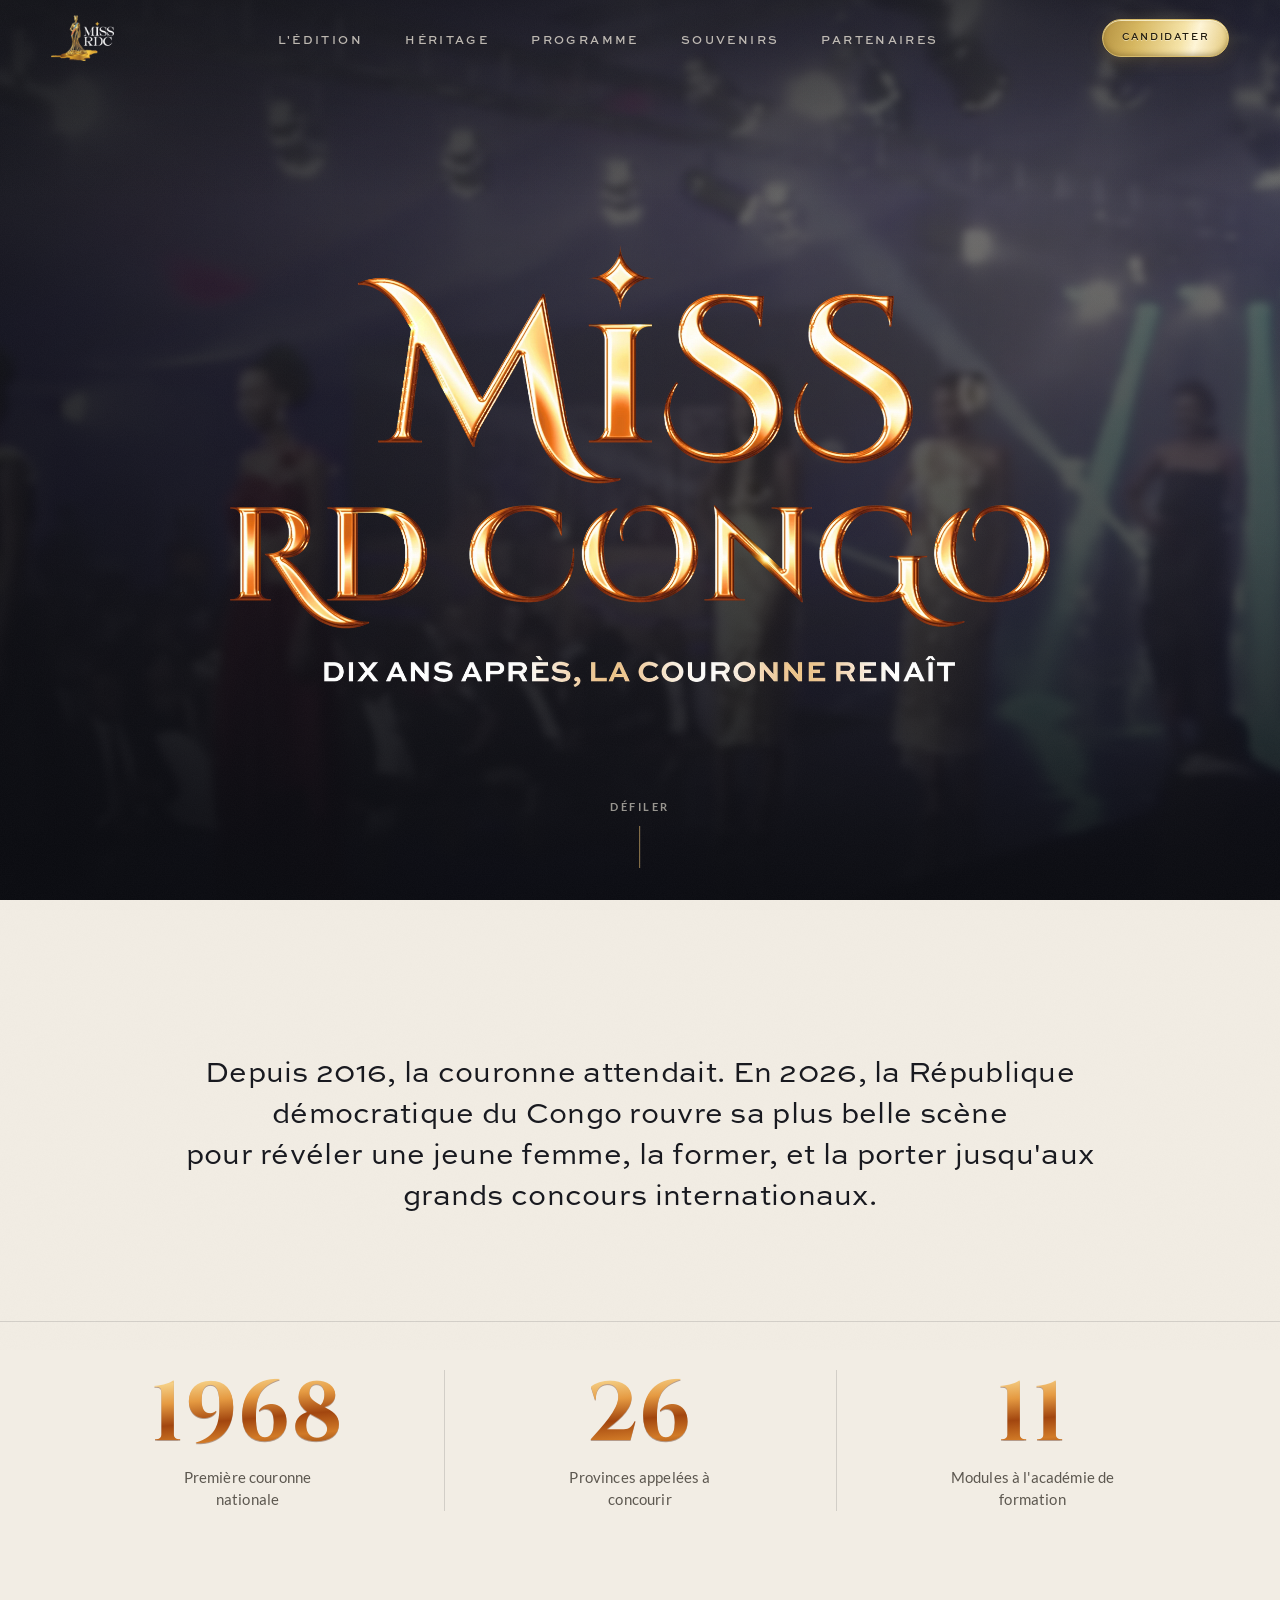
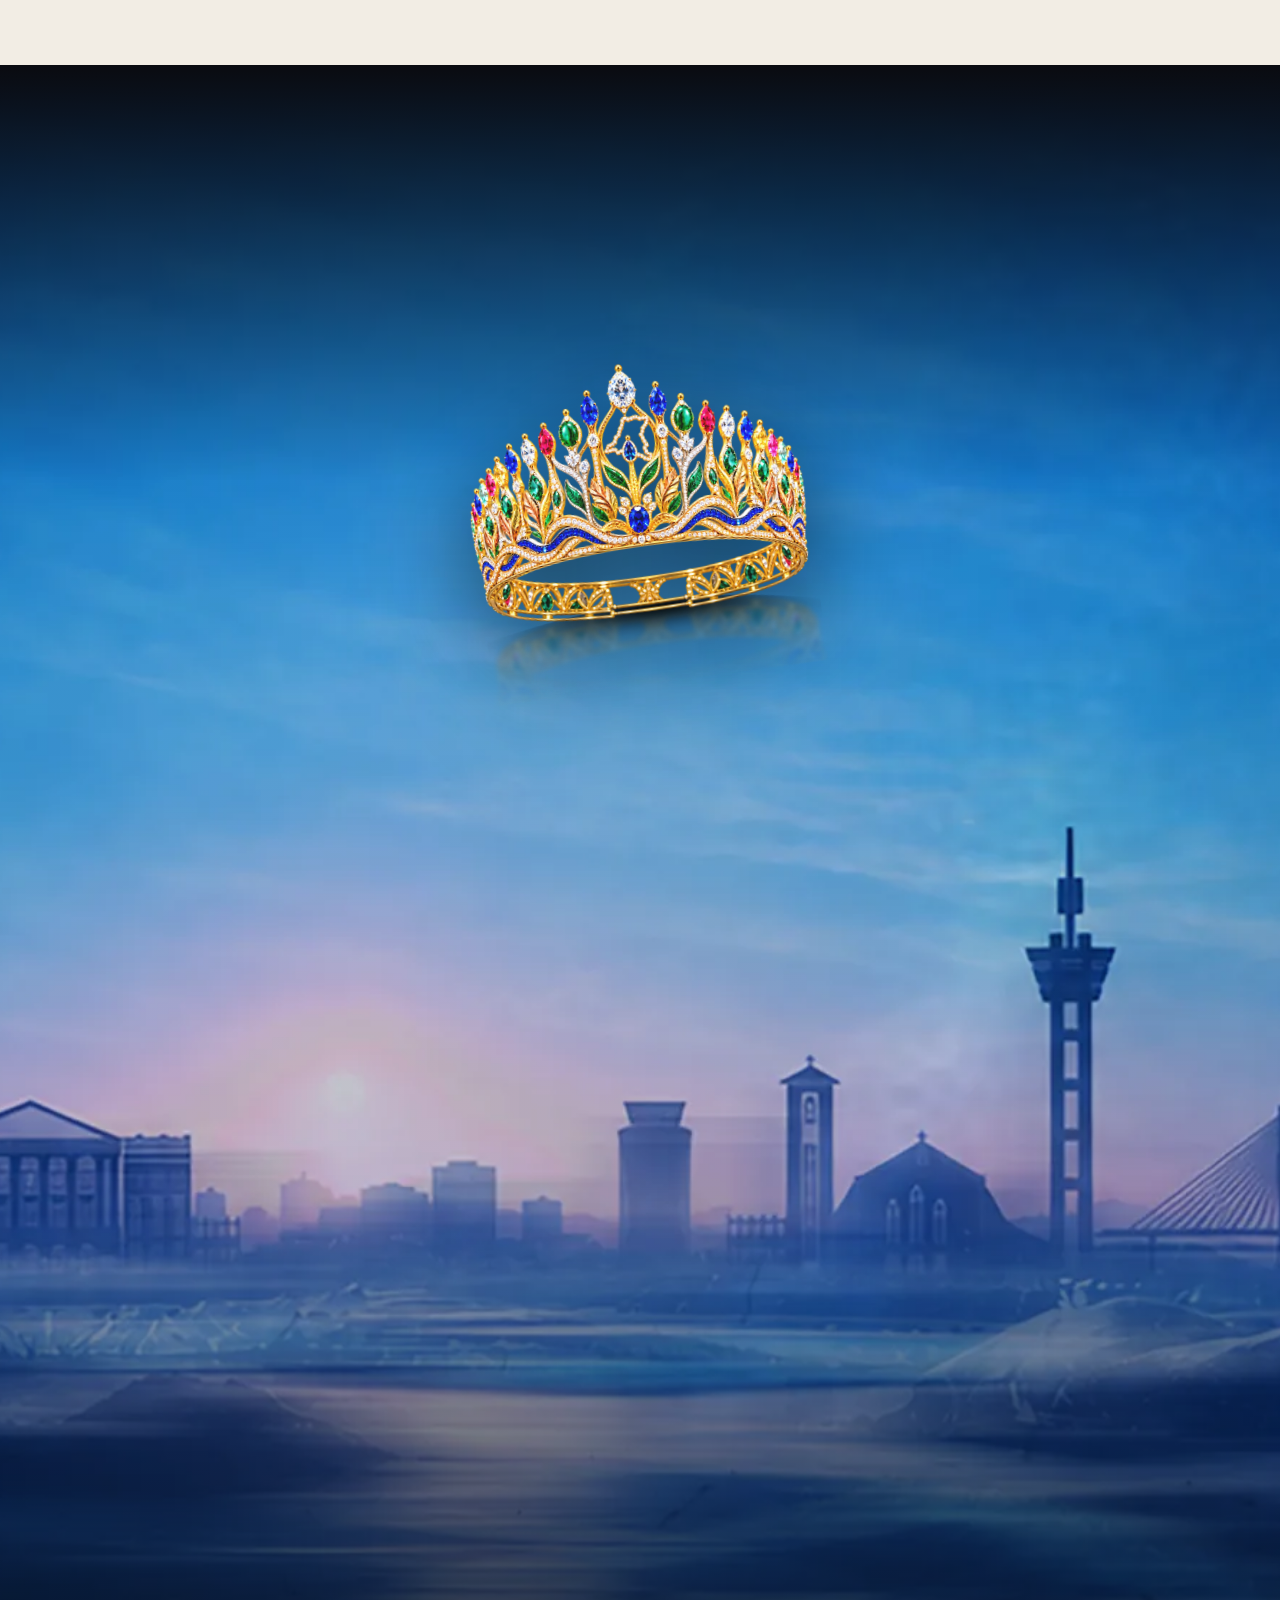
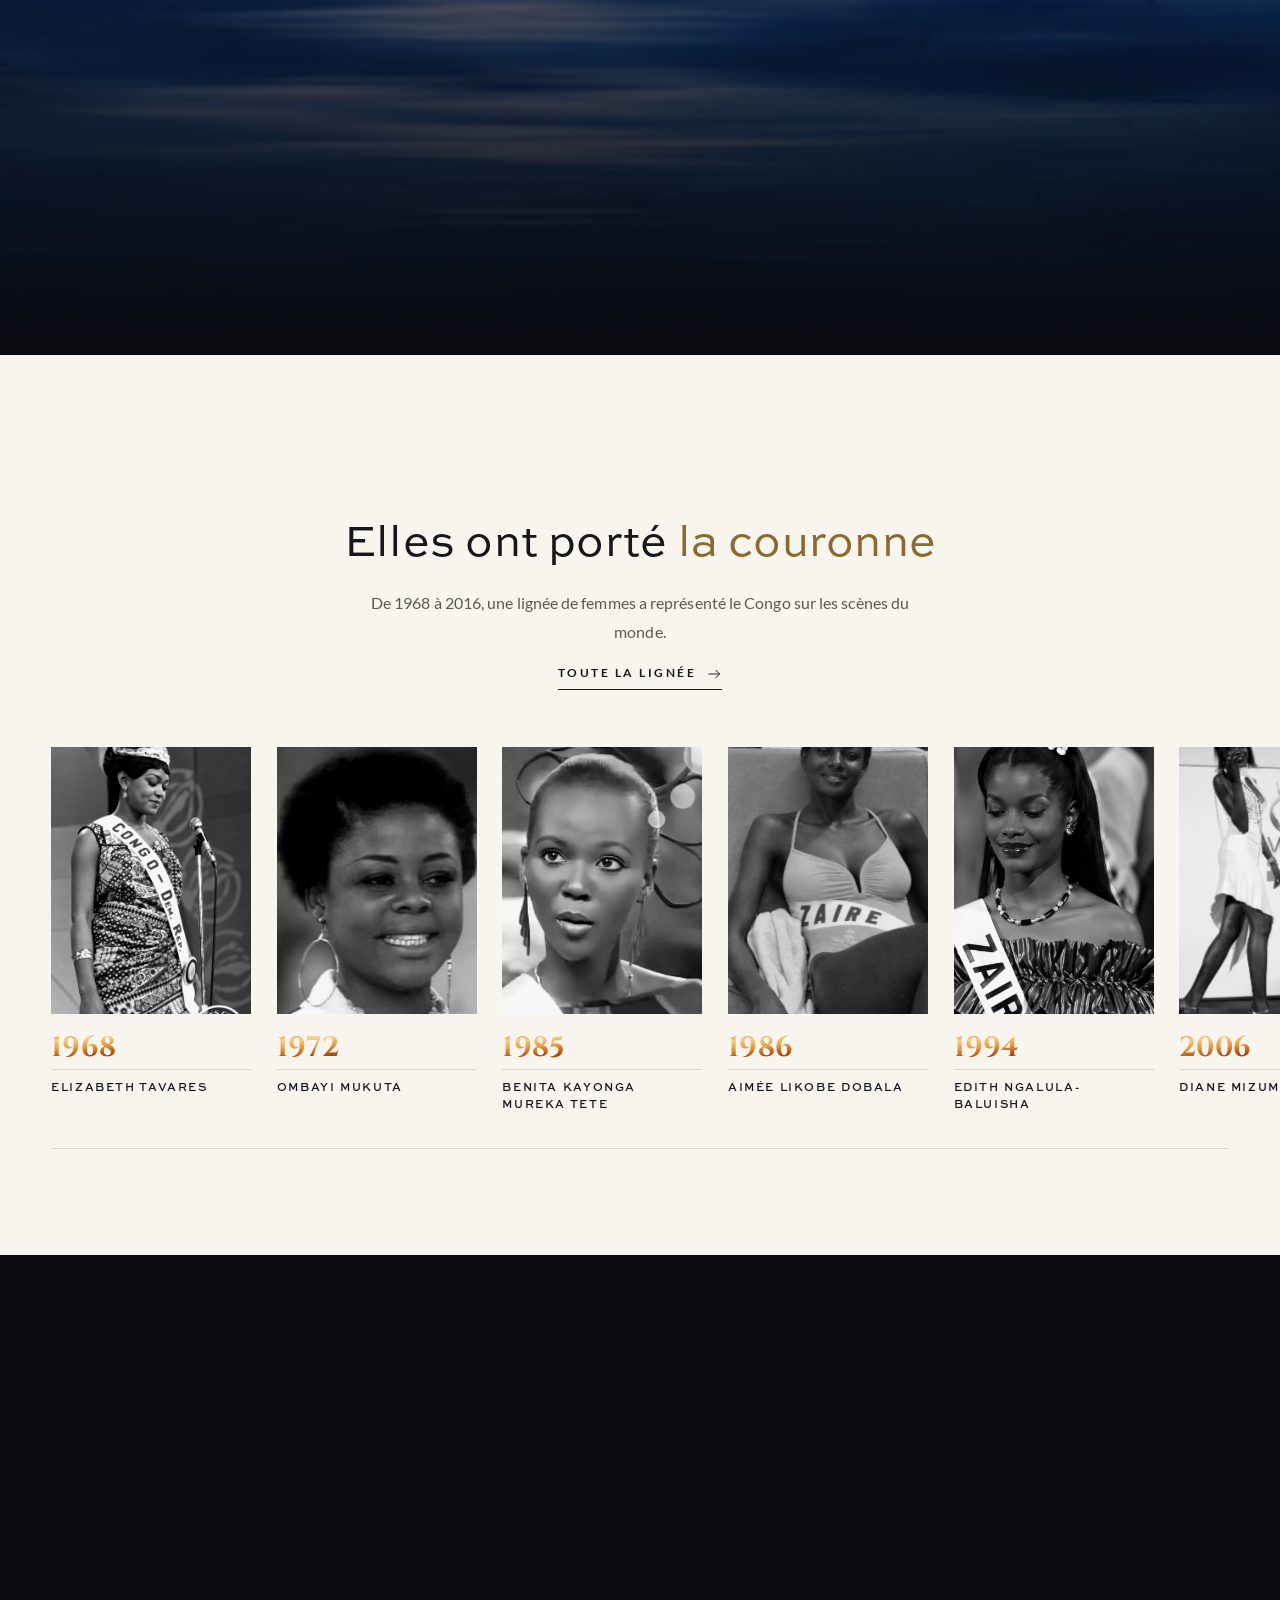
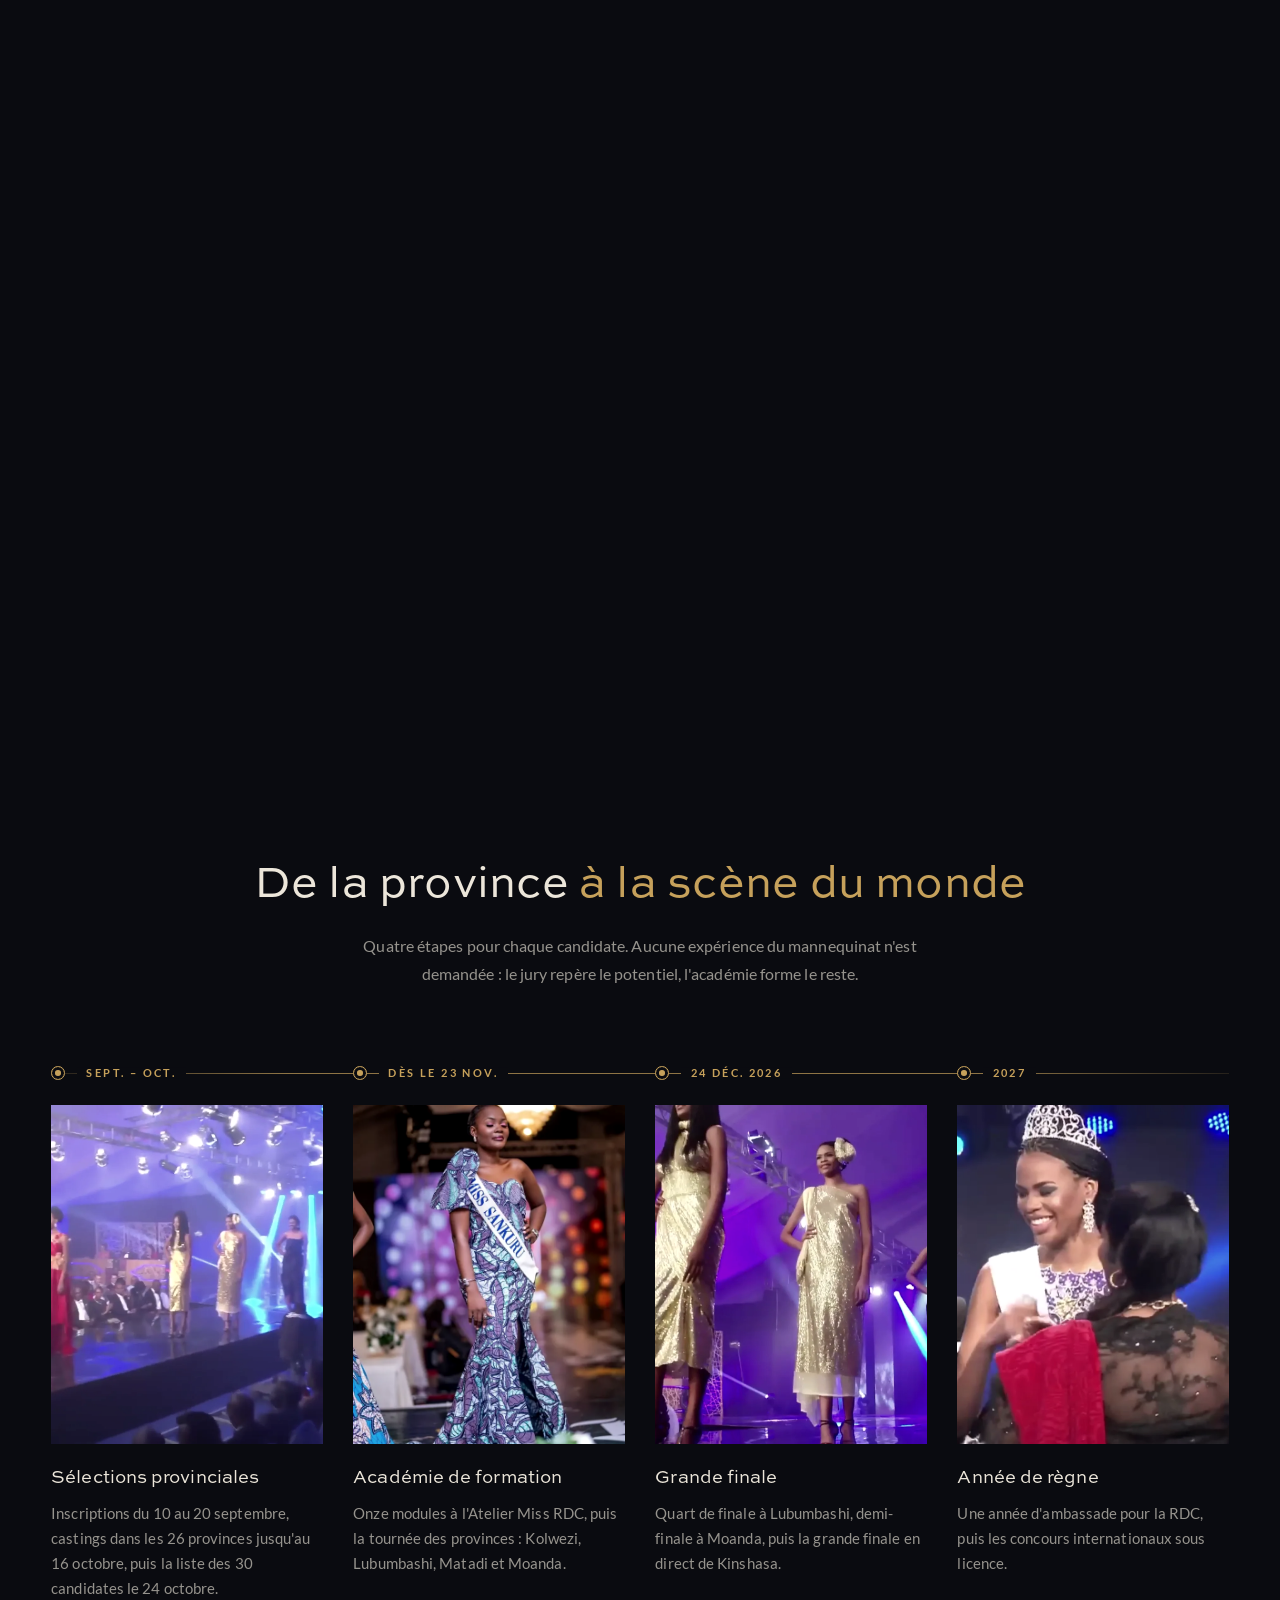
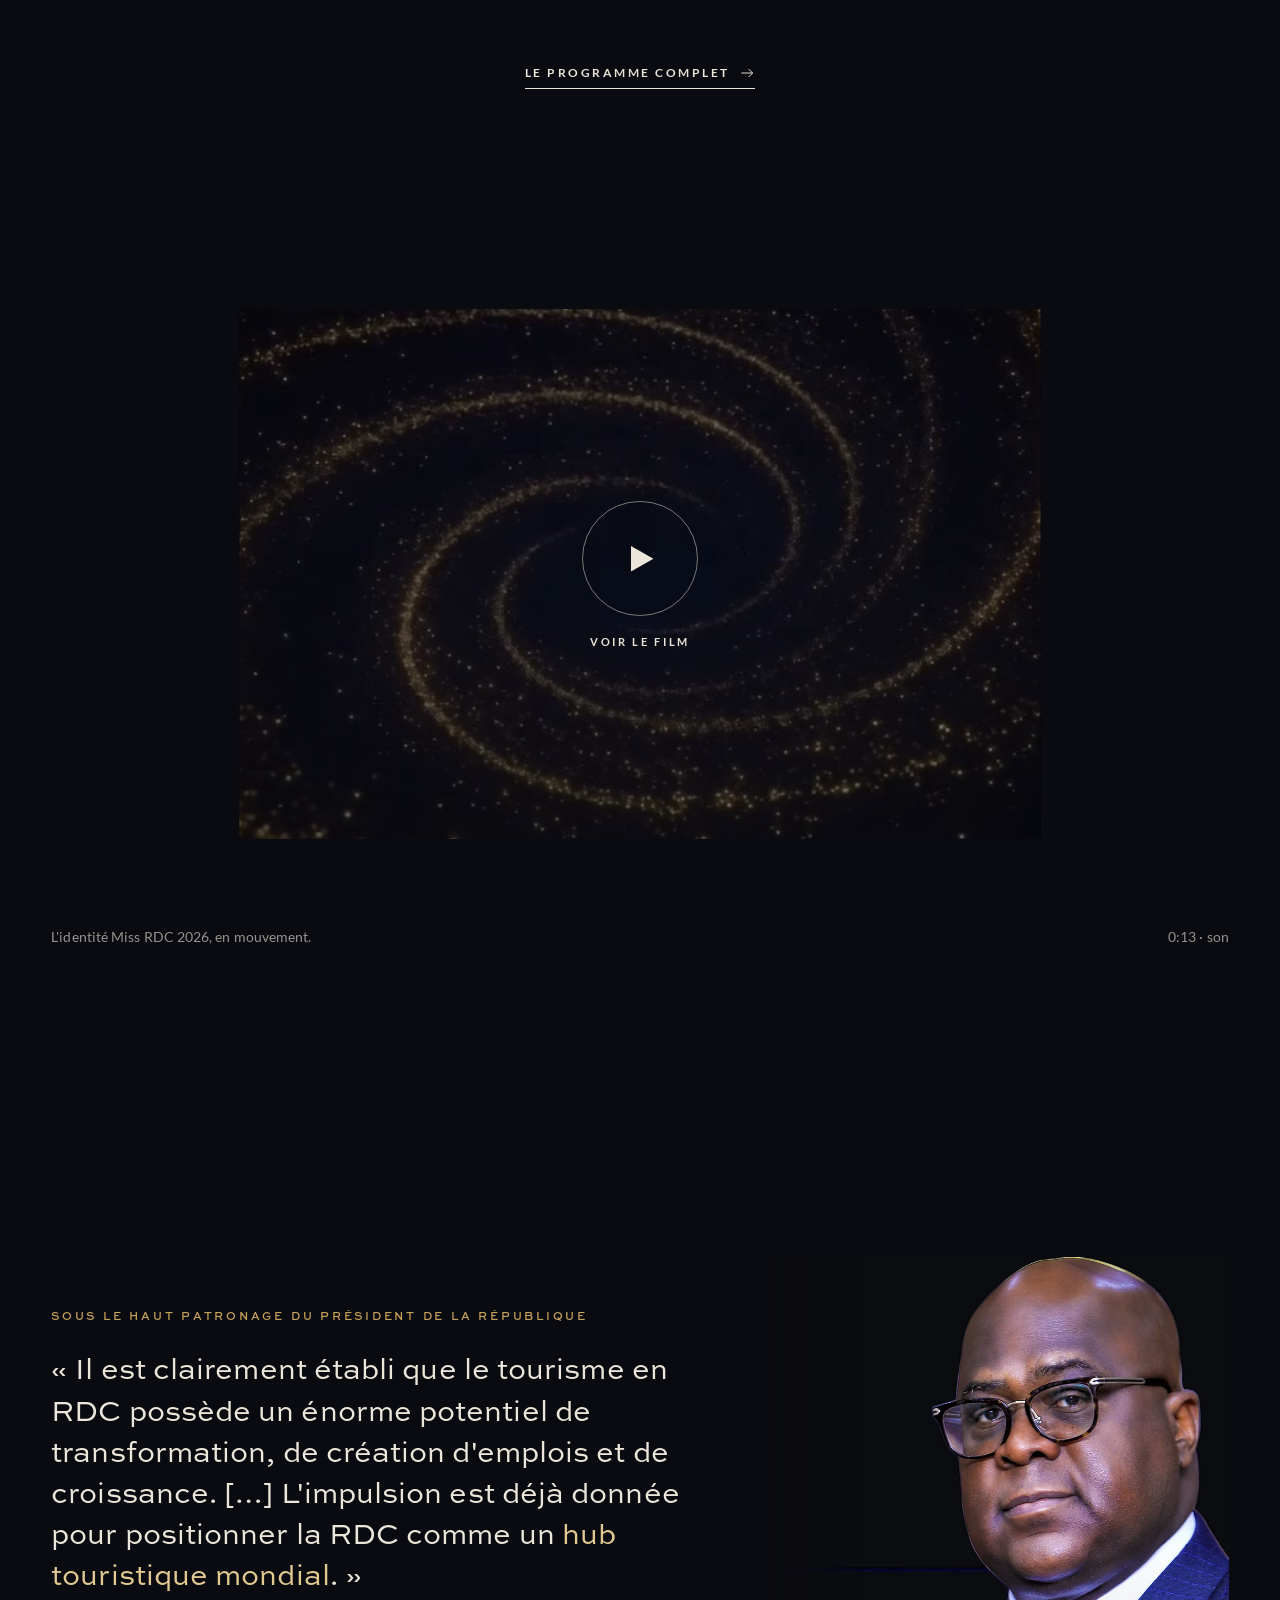
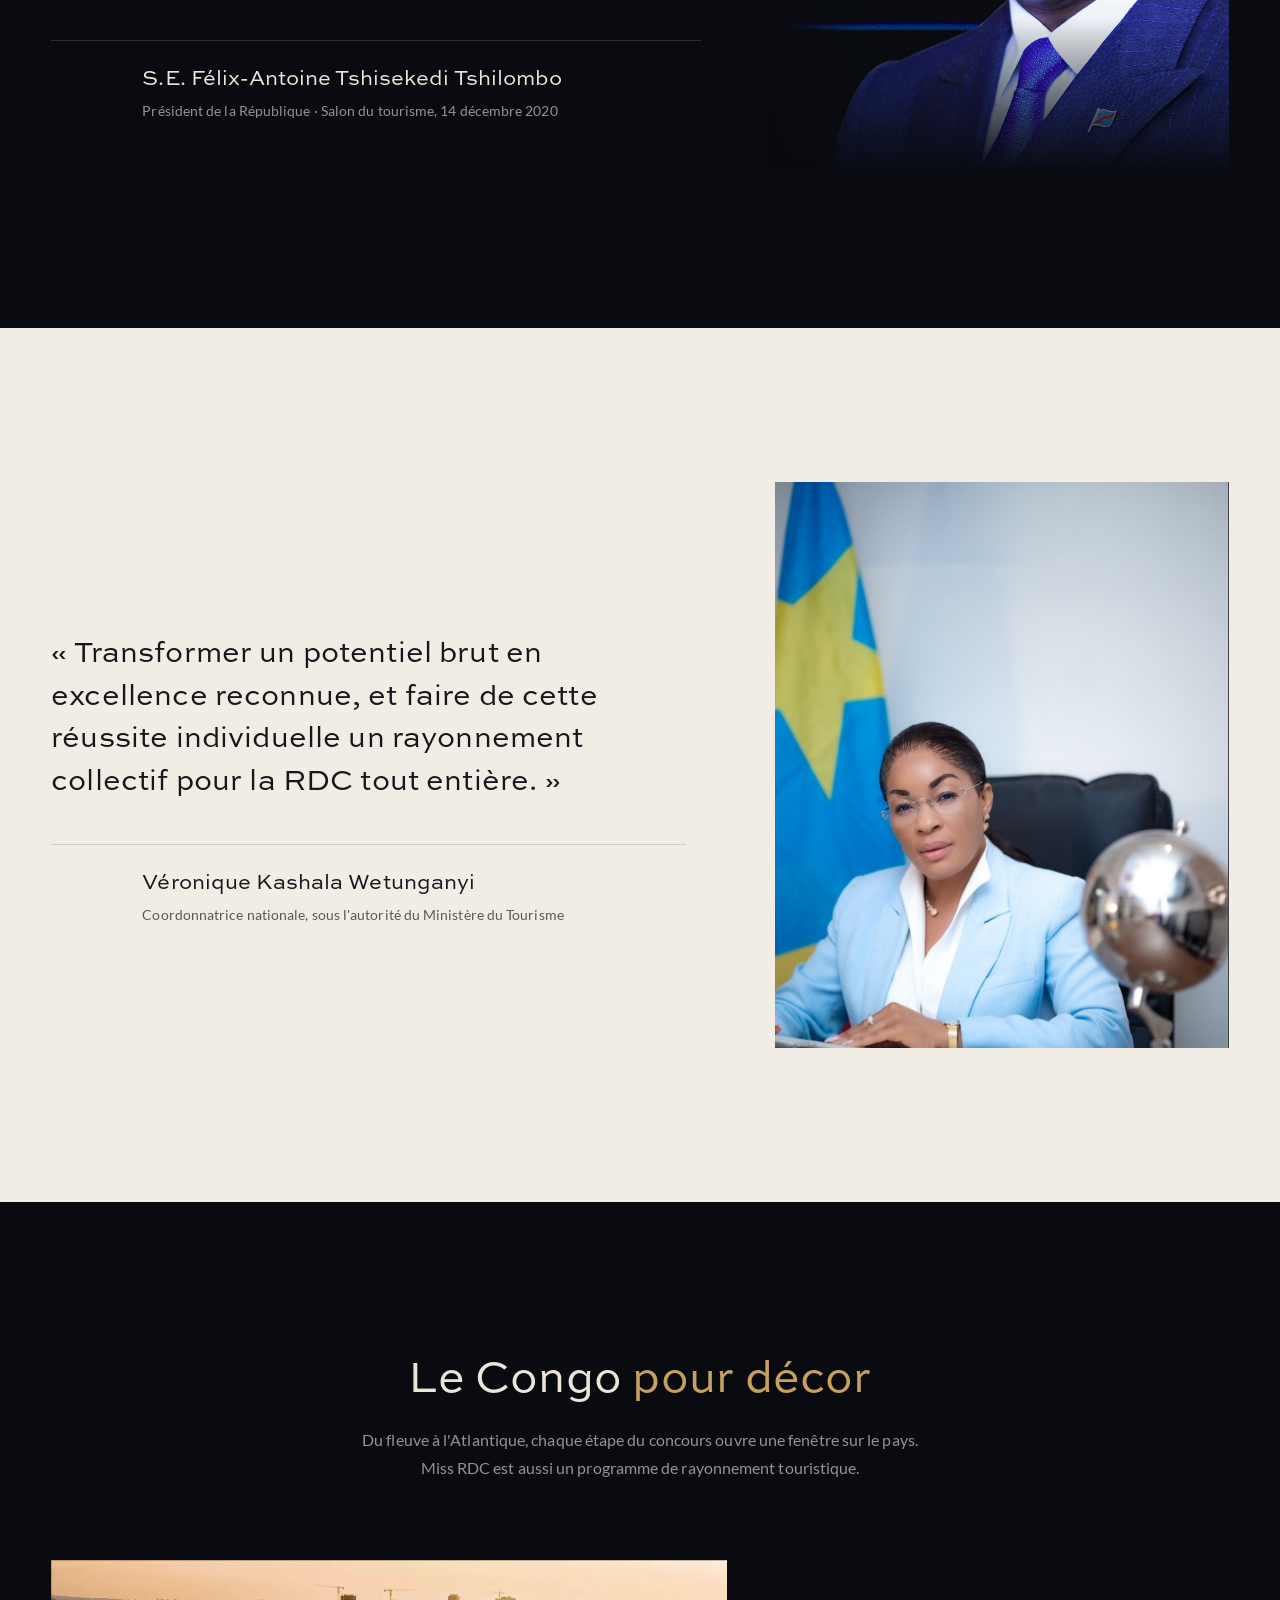
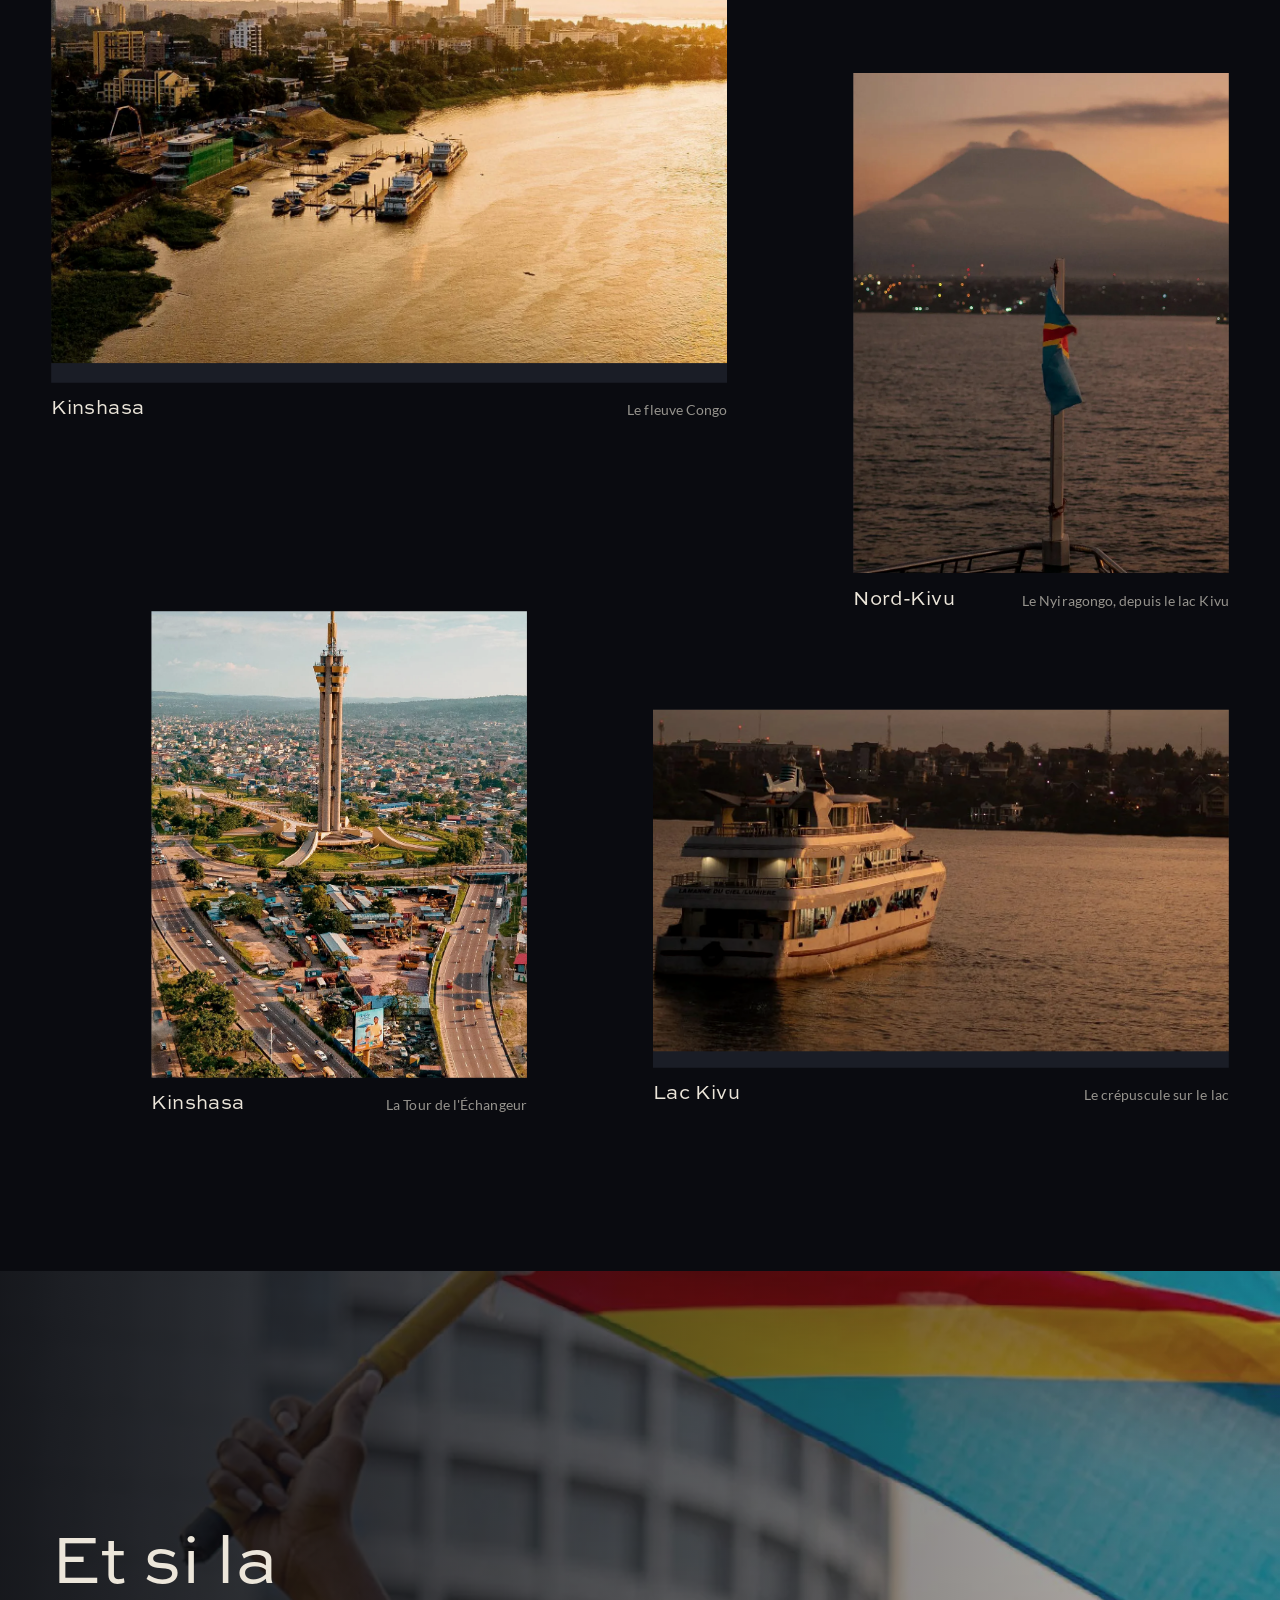
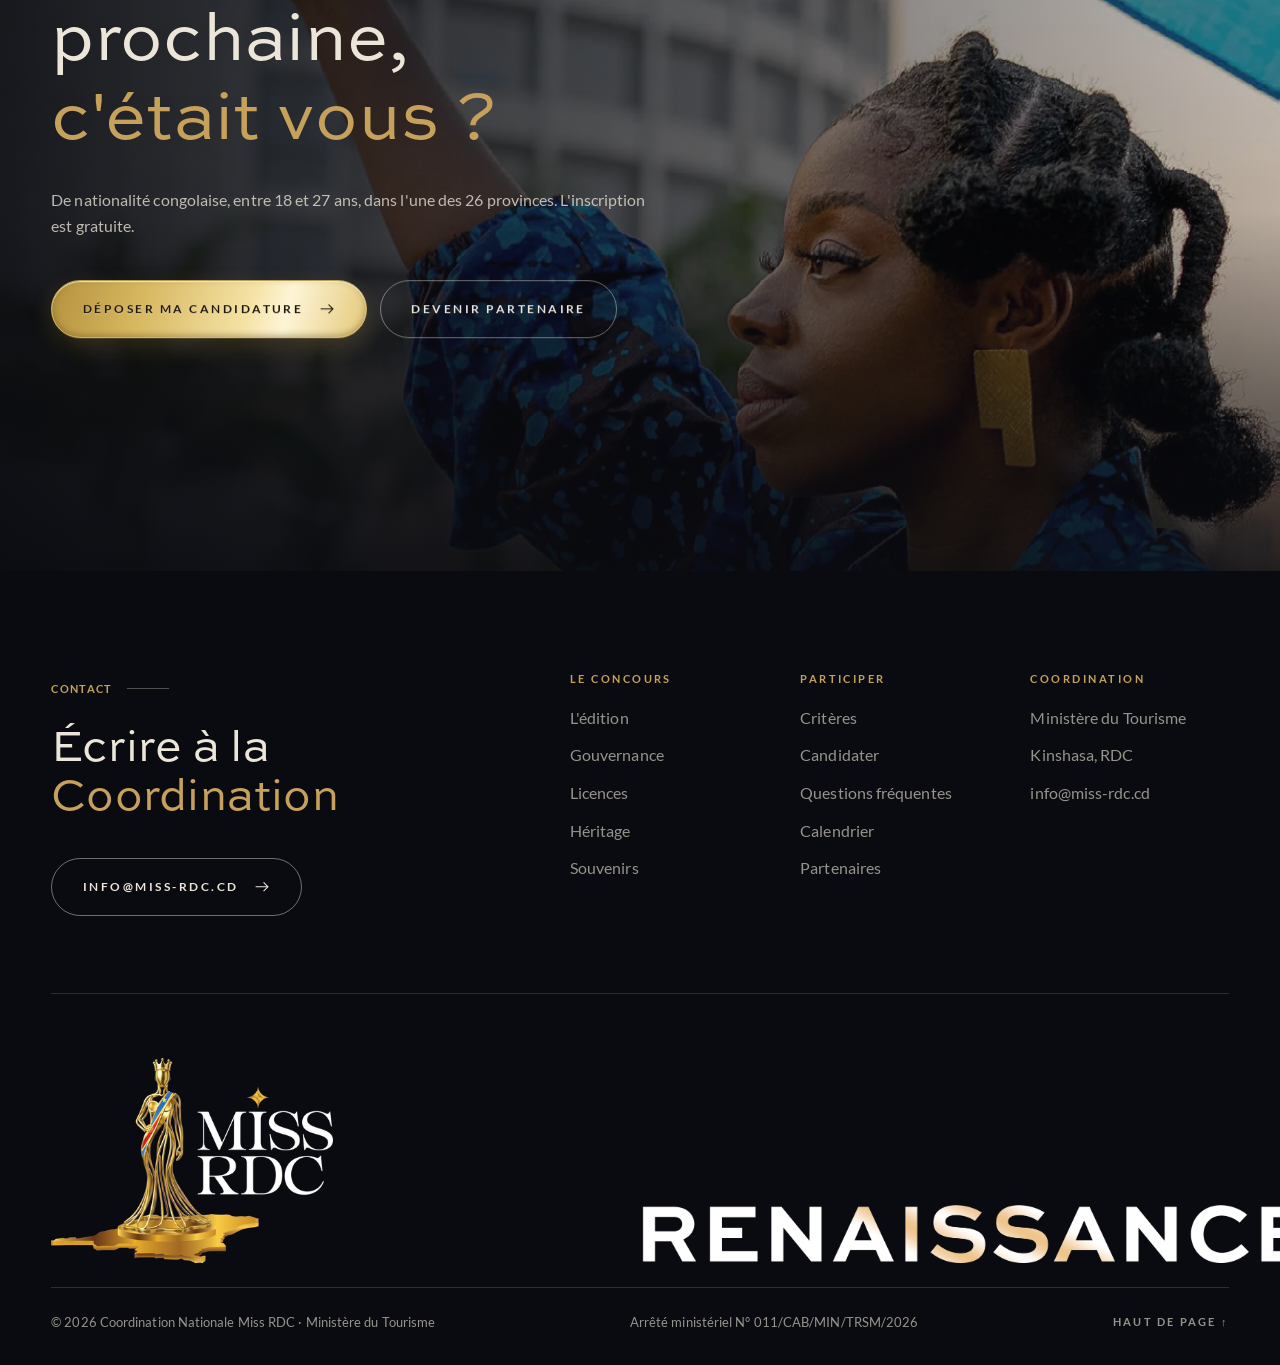
==== commit 68e4f33e: "Finaliser le site de l'édition Renaissance. L'accueil, les médias, le pied de page, les partenaires " ====
--- a/index.html
+++ b/index.html
@@ -3,301 +3,343 @@
 <head>
 <meta charset="utf-8">
 <meta name="viewport" content="width=device-width,initial-scale=1">
-<title>MISS RDC 2026 — Édition de la Renaissance</title>
-<meta name="description" content="Dix ans après, la couronne renaît. MISS RDC 2026 — Édition de la Renaissance. Coordination Nationale · Ministère du Tourisme.">
-<meta name="theme-color" content="#171F41">
+<title>Miss RDC 2026 · Édition de la Renaissance</title>
+<meta name="description" content="Dix ans après, la couronne renaît. Miss RDC 2026, concours national porté par la Coordination Nationale sous l'autorité du Ministère du Tourisme.">
+<meta name="theme-color" content="#0a0b10">
+<link rel="canonical" href="https://miss-rdc.cd/">
 <meta property="og:type" content="website">
-<meta property="og:site_name" content="MISS RDC 2026">
-<meta property="og:title" content="MISS RDC 2026 — Édition de la Renaissance">
-<meta property="og:description" content="Dix ans après, la couronne renaît. La beauté qui témoigne, la couronne qui rassemble, le Congo qui rayonne.">
+<meta property="og:site_name" content="Miss RDC 2026">
 <meta property="og:locale" content="fr_CD">
-<link rel="icon" href="assets/img/favicon.png">
-<meta name="author" content="Coordination Nationale Miss RDC">
-<link rel="preconnect" href="https://fonts.googleapis.com">
-<link rel="preconnect" href="https://fonts.gstatic.com" crossorigin>
-<link href="https://fonts.googleapis.com/css2?family=Playfair+Display:ital,wght@0,700;0,800;0,900;1,700&family=Plus+Jakarta+Sans:wght@400;500;600;700&display=swap" rel="stylesheet">
+<meta property="og:title" content="Miss RDC 2026 · Édition de la Renaissance">
+<meta property="og:description" content="Dix ans après, la couronne renaît. Miss RDC 2026, concours national porté par la Coordination Nationale sous l'autorité du Ministère du Tourisme.">
+<meta property="og:url" content="https://miss-rdc.cd/">
+<meta property="og:image" content="https://miss-rdc.cd/assets/img/og-miss-rdc.jpg">
+<meta property="og:image:width" content="1200">
+<meta property="og:image:height" content="630">
+<meta name="twitter:card" content="summary_large_image">
+<link rel="icon" type="image/png" href="assets/img/favicon-64.png">
+<link rel="apple-touch-icon" href="assets/img/apple-touch-icon.png">
+<link rel="stylesheet" href="assets/css/fonts.css">
 <link rel="stylesheet" href="assets/css/main.css">
+<link rel="preload" as="image" href="assets/img/hero-gala-poster.jpg">
+<script>(function(h){if(matchMedia('(prefers-reduced-motion: reduce)').matches)return;h.classList.add('motion');try{if(sessionStorage.getItem('mrdc-curtain')){sessionStorage.removeItem('mrdc-curtain');h.classList.add('is-arriving')}}catch(e){}setTimeout(function(){if(!window.__mrdcReady)h.classList.remove('motion','is-arriving')},2000)})(document.documentElement)</script>
 </head>
-<body>
-
+<body class="page-index">
+<a class="skip" href="#main">Aller au contenu</a>
 <header class="nav">
-  <div class="nav-rail">
-    <a class="brand" href="index.html" aria-label="Miss RDC Accueil">
-      <img class="brand-logo brand-logo-wide" src="assets/img/logo-miss-rdc.png" alt="Miss RDC" width="280" height="58">
-    </a>
+  <div class="wrap nav-in">
+    <a class="brand" href="index.html" aria-label="Miss RDC, accueil"><img src="assets/img/logo-nav.png" alt="Miss RDC" width="164" height="120"></a>
     <nav aria-label="Navigation principale">
       <ul class="menu">
-        <li><a href="index.html" aria-current="page">Accueil</a></li>
-        <li><a href="participer.html">Compétition</a></li>
-        <li><a href="souvenir.html">Souvenir</a></li>
-        <li><a href="edition.html">Renaissance</a></li>
+        <li><a href="edition.html">L'édition</a></li>
         <li><a href="heritage.html">Héritage</a></li>
         <li><a href="programme.html">Programme</a></li>
+        <li><a href="souvenir.html">Souvenirs</a></li>
         <li><a href="partenaires.html">Partenaires</a></li>
       </ul>
     </nav>
-    <button class="burger" aria-label="Ouvrir le menu" aria-expanded="false"><span></span><span></span><span></span></button>
+    <a class="btn btn--gold nav-cta" href="participer.html" data-magnetic>Candidater</a>
+    <button class="burger" type="button" aria-label="Ouvrir le menu" aria-expanded="false" aria-controls="drawer"><span></span><span></span></button>
   </div>
 </header>
-
-<section class="hero hero--editorial">
-  <figure class="hero-ed-media">
-    <video autoplay muted loop playsinline preload="auto" poster="assets/img/couronne-macro.jpg" aria-label="Présentation animée de Miss RDC">
-      <source src="assets/video/hero-renaissance-loop.mp4" type="video/mp4">
+<div class="drawer" id="drawer" aria-hidden="true">
+  <ol>
+    <li><a href="index.html" aria-current="page">Accueil</a></li>
+    <li><a href="edition.html">L'édition</a></li>
+    <li><a href="heritage.html">Héritage</a></li>
+    <li><a href="programme.html">Programme</a></li>
+    <li><a href="souvenir.html">Souvenirs</a></li>
+    <li><a href="partenaires.html">Partenaires</a></li>
+    <li><a href="participer.html">Candidater</a></li>
+  </ol>
+  <div class="drawer-foot"><span>Coordination Nationale Miss RDC</span><a href="mailto:info@miss-rdc.cd">info@miss-rdc.cd</a></div>
+</div>
+<div class="curtain" aria-hidden="true"></div>
+
+<main id="main">
+
+<section class="hero" aria-label="Miss RDC 2026">
+  <div class="hero-media">
+    <video autoplay muted loop playsinline preload="metadata" poster="assets/img/hero-gala-poster.jpg" aria-hidden="true">
+      <source src="assets/video/hero-gala-mobile.mp4" type="video/mp4" media="(max-width: 760px)">
+      <source src="assets/video/hero-gala.mp4" type="video/mp4">
     </video>
-  </figure>
-  <div class="hero-ed-veil" aria-hidden="true"></div>
-  <div class="hero-ed-ten" aria-hidden="true">10</div>
-  <div class="hero-ed-content">
-    <div class="hero-ed-copy hero-in d1">
-      <p class="hero-ed-overline"><span>Miss RDC</span><span>Édition 2026</span></p>
-      <h1 class="hero-ed-title"><span class="hero-ed-line hero-ed-line--top">Dix ans après,</span><span class="hero-ed-line hero-ed-line--bottom"><span class="hero-ed-crown">la couronne</span> <em>renaît</em></span></h1>
-      <p class="hero-ed-lead">Édition de la Renaissance — la beauté qui témoigne, le Congo qui rayonne.</p>
-      <div class="hero-ed-actions">
-        <a class="btn btn-gold" href="participer.html">Candidater</a>
-      </div>
-    </div>
-  </div>
-  <div class="hero-ed-scroll" aria-hidden="true"><span></span>Découvrir</div>
-</section>
-
-<section class="crown-solo" aria-label="Édition de la Renaissance">
-  <div class="crown-solo-head wrap rev">
-    <p class="hero-kicker">Édition de la Renaissance</p>
-    <h2 class="t-l">La couronne renaît</h2>
-    <p class="lead">Depuis 2016, la couronne attend. L’édition 2026 reprend ce flambeau — non comme une simple répétition, mais comme une renaissance pensée pour la décennie qui s’ouvre.</p>
-  </div>
-  <figure class="crown-solo-photo crown-solo-photo--crown rev">
-    <img src="assets/img/couronne-renaissance.png" alt="Couronne officielle de Miss RDC ornée de pierres aux couleurs nationales" width="1390" height="1331" loading="lazy">
-  </figure>
-</section>
-
-<div class="ticker ticker-b" aria-hidden="true">
-  <div class="ticker-track reverse">
-    <span>Soirée de gala</span><span>Culture &amp; tourisme</span><span>Miss RDC 2026</span>
-    <span>Soirée de gala</span><span>Culture &amp; tourisme</span><span>Miss RDC 2026</span>
-  </div>
-</div>
-
-<section class="manifesto" aria-label="Message de campagne">
-  <div class="manifesto-bg" aria-hidden="true"></div>
-  <div class="wrap manifesto-inner rev">
-    <p class="manifesto-kicker">MISS RDC 2026</p>
-    <blockquote class="manifesto-quote">La beauté qui <em>témoigne</em>, la couronne qui <em>rassemble</em>, le Congo qui <em>rayonne</em>.</blockquote>
-  </div>
-</section>
-
-<section class="sec sec-rich logo-film" id="identite">
-  <div class="wrap logo-film-inner rev">
-    <p class="hero-kicker">L'univers Miss RDC</p>
-    <h2 class="t-l">Plongez dans la lumière</h2>
-    <p class="lead">Élégance, scène et fierté nationale — le concours en images.</p>
-    <div class="film-player">
-      <video controls playsinline preload="metadata" poster="assets/img/gala-scene-large.jpg" aria-label="Vidéo de présentation du logo Miss RDC">
-        <source src="assets/video/intro-miss-rdc.mp4" type="video/mp4">
+  </div>
+  <div class="wrap hero-body">
+    <h1 class="hero-logo">
+      <img src="assets/img/titre-miss-rd-congo.webp" alt="Miss RD Congo 2026, dix ans après, la couronne renaît" width="1600" height="864" fetchpriority="high" data-hero-logo>
+    </h1>
+  </div>
+  <span class="scroll-cue" data-hero><i></i>Défiler</span>
+</section>
+
+<section class="section theme-ivory" id="retour">
+  <div class="wrap">
+    <p class="statement return-text" data-reveal>Depuis 2016, la couronne attendait. En 2026, la République<br class="br-d"> démocratique du Congo rouvre sa plus belle scène<br class="br-d"> pour révéler une jeune femme, la former, et la porter jusqu'aux<br class="br-d"> grands concours internationaux.</p>
+    <div class="figures">
+      <div class="figure" data-reveal><b data-count="1968" data-from="1900">1968</b><span>Première couronne<br class="br-d"> nationale</span></div>
+      <div class="figure" data-reveal><b data-count="26">26</b><span>Provinces appelées à<br class="br-d"> concourir</span></div>
+      <div class="figure" data-reveal><b data-count="11">11</b><span>Modules à l'académie de<br class="br-d"> formation</span></div>
+    </div>
+  </div>
+</section>
+
+<section class="crown" aria-label="La Couronne Amani">
+  <div class="crown-bg" aria-hidden="true"><img src="assets/img/doc/skyline-bleu.webp" alt="" width="2200" height="1578" loading="lazy"></div>
+  <div class="crown-stage">
+    <div class="crown-glow" aria-hidden="true"></div>
+    <img class="crown-img" src="assets/img/couronne-renaissance.webp" alt="La Couronne Amani, couronne officielle de Miss RDC 2026" width="1100" height="1053" loading="lazy">
+    <h2 class="crown-name"><span>La Couronne</span><b>Amani</b></h2>
+  </div>
+</section>
+
+<section class="theme-paper lineage lineage-pin" id="lignee" aria-label="La lignée des reines">
+  <div class="wrap lineage-head">
+    <h2 class="h2" data-split>Elles ont porté <em>la couronne</em></h2>
+    <p class="body" data-reveal>De 1968 à 2016, une lignée de femmes a représenté le Congo sur les scènes du monde.</p>
+    <a class="link" href="heritage.html" data-arrow data-reveal>Toute la lignée</a>
+  </div>
+  <div class="lineage-scroll">
+    <div class="lineage-track">
+      <a class="queen" href="heritage.html" data-cursor="Voir">
+        <div class="media"><img src="assets/img/heritage/1968-elizabeth-tavares.png" alt="Elizabeth Tavares, Miss Congo 1968" loading="lazy"></div>
+        <span class="queen-year">1968</span>
+        <span class="queen-name">Elizabeth Tavares</span>
+      </a>
+      <a class="queen" href="heritage.html" data-cursor="Voir">
+        <div class="media"><img src="assets/img/heritage/1972-ombayi-mukuta.jpeg" alt="Ombayi Mukuta, Miss Congo 1972" loading="lazy"></div>
+        <span class="queen-year">1972</span>
+        <span class="queen-name">Ombayi Mukuta</span>
+      </a>
+      <a class="queen" href="heritage.html" data-cursor="Voir">
+        <div class="media"><img src="assets/img/heritage/1985-kayonga-mureka-tete.jpeg" alt="Kayonga Mureka Tete, Miss Zaïre 1985" loading="lazy"></div>
+        <span class="queen-year">1985</span>
+        <span class="queen-name">Benita Kayonga Mureka Tete</span>
+      </a>
+      <a class="queen" href="heritage.html" data-cursor="Voir">
+        <div class="media"><img src="assets/img/heritage/1986-likobe-dobala.png" alt="Aimée Likobe Dobala, Miss Zaïre 1986" loading="lazy"></div>
+        <span class="queen-year">1986</span>
+        <span class="queen-name">Aimée Likobe Dobala</span>
+      </a>
+      <a class="queen" href="heritage.html" data-cursor="Voir">
+        <div class="media"><img src="assets/img/heritage/1994-edith-ngalula-baluisha.png" alt="Edith Ngalula-Baluisha, Miss 1994" loading="lazy"></div>
+        <span class="queen-year">1994</span>
+        <span class="queen-name">Edith Ngalula-Baluisha</span>
+      </a>
+      <a class="queen" href="heritage.html" data-cursor="Voir">
+        <div class="media"><img src="assets/img/heritage/2006-diane-mizumi-mwinga.png" alt="Diane Mizumi Mwinga, Miss RDC 2006" loading="lazy"></div>
+        <span class="queen-year">2006</span>
+        <span class="queen-name">Diane Mizumi Mwinga</span>
+      </a>
+      <a class="queen" href="heritage.html" data-cursor="Voir">
+        <div class="media"><img src="assets/img/heritage/2012-christelle-mbemi.png" alt="Christelle Mbemi, Miss RDC 2012" loading="lazy"></div>
+        <span class="queen-year">2012</span>
+        <span class="queen-name">Christelle Mbemi</span>
+      </a>
+      <a class="queen" href="heritage.html" data-cursor="Voir">
+        <div class="media"><img src="assets/img/andrea-moloto-portrait.jpg" alt="Andréa Moloto, Miss RDC 2016" loading="lazy"></div>
+        <span class="queen-year">2016</span>
+        <span class="queen-name">Andréa Moloto</span>
+      </a>
+      <div class="queen queen--void">
+        <div class="queen-box">
+          <span class="queen-void-years">2017<i></i>2025</span>
+          <span class="queen-void-text">Neuf ans sans couronne</span>
+        </div>
+      </div>
+      <div class="queen queen--now">
+        <div class="queen-box">
+          <span class="queen-year">2026</span>
+          <p>La prochaine, c'est peut-être vous.</p>
+          <a class="btn btn--gold" href="participer.html" data-arrow>Candidater</a>
+        </div>
+      </div>
+    </div>
+  </div>
+  <div class="lineage-progress" aria-hidden="true"><i></i></div>
+</section>
+
+<section class="section theme-night" id="parcours">
+  <div class="wrap">
+    <div class="journey-intro">
+      <h2 class="h2" data-split>De la province <em>à la scène du monde</em></h2>
+      <p class="body" data-reveal>Quatre étapes pour chaque candidate. Aucune expérience du mannequinat n'est demandée&nbsp;: le jury repère le potentiel, l'académie forme le reste.</p>
+    </div>
+    <ol class="journey-grid">
+      <li class="jstep" data-reveal>
+        <div class="jstep-mark"><span>Sept. – oct.</span></div>
+        <figure class="media jstep-img"><img src="assets/img/souvenir/gala-defile.webp" alt="Candidates sur le podium lors d'une sélection" loading="lazy"></figure>
+        <h3>Sélections provinciales</h3>
+        <p>Inscriptions du 10 au 20 septembre, castings dans les 26 provinces jusqu'au 16 octobre, puis la liste des 30 candidates le 24 octobre.</p>
+      </li>
+      <li class="jstep" data-reveal>
+        <div class="jstep-mark"><span>Dès le 23 nov.</span></div>
+        <figure class="media jstep-img"><img src="assets/img/souvenir/prestance-scene.webp" alt="Une candidate en préparation sur scène" loading="lazy"></figure>
+        <h3>Académie de formation</h3>
+        <p>Onze modules à l'Atelier Miss RDC, puis la tournée des provinces&nbsp;: Kolwezi, Lubumbashi, Matadi et Moanda.</p>
+      </li>
+      <li class="jstep" data-reveal>
+        <div class="jstep-mark"><span>24 déc. 2026</span></div>
+        <figure class="media jstep-img"><img src="assets/img/souvenir/robes-or.webp" alt="Candidates en robe de soirée sur scène" loading="lazy"></figure>
+        <h3>Grande finale</h3>
+        <p>Quart de finale à Lubumbashi, demi-finale à Moanda, puis la grande finale en direct de Kinshasa.</p>
+      </li>
+      <li class="jstep" data-reveal>
+        <div class="jstep-mark"><span>2027</span></div>
+        <figure class="media jstep-img"><img src="assets/img/souvenir/sacre.webp" alt="Le sacre d'une Miss RDC" loading="lazy"></figure>
+        <h3>Année de règne</h3>
+        <p>Une année d'ambassade pour la RDC, puis les concours internationaux sous licence.</p>
+      </li>
+    </ol>
+    <div class="journey-more" data-reveal><a class="link" href="programme.html" data-arrow>Le programme complet</a></div>
+  </div>
+</section>
+
+<section class="film theme-night" data-film aria-label="Film de l'identité Miss RDC">
+  <div class="wrap">
+    <div class="film-frame" data-cursor="Lecture">
+      <video playsinline preload="none" poster="assets/img/film-poster.jpg">
+        <source src="assets/video/intro-miss-rdc-web.mp4" type="video/mp4">
       </video>
-    </div>
-  </div>
-</section>
-
-<section class="sec sec-rich dream" id="lignee">
-  <span class="sec-watermark" aria-hidden="true">2026</span>
-  <div class="wrap dream-story rev">
-    <figure class="dream-story-photo">
-      <img src="assets/img/andrea-moloto-portrait.jpg" alt="Andréa Moloto, Miss RDC 2016" width="1024" height="1024" loading="lazy">
+      <button class="film-play" type="button" aria-label="Lire le film de l'identité Miss RDC">
+        <span class="disc"><svg viewBox="0 0 14 16" fill="currentColor" aria-hidden="true"><path d="M0 0l14 8-14 8z"/></svg></span>
+        <span>Voir le film</span>
+      </button>
+    </div>
+    <div class="film-caption"><span>L'identité Miss RDC 2026, en mouvement.</span><span>0:13 · son</span></div>
+  </div>
+</section>
+
+<section class="section theme-night voices" id="voix">
+  <div class="wrap">
+    <div class="voice-lead">
+      <div class="voice-lead-body">
+        <p class="voice-kicker" data-reveal>Sous le haut patronage du Président de la République</p>
+        <blockquote class="voice-quote" data-reveal>«&nbsp;Il est clairement établi que le tourisme en RDC possède un énorme potentiel de transformation, de création d'emplois et de croissance. […] L'impulsion est déjà donnée pour positionner la RDC comme un <em>hub touristique mondial</em>.&nbsp;»</blockquote>
+        <div class="voice-sign" data-reveal>
+          <span class="tricolor" aria-hidden="true"><i></i><i></i><i></i></span>
+          <div><strong>S.E. Félix-Antoine Tshisekedi Tshilombo</strong><span>Président de la République · Salon du tourisme, 14 décembre 2020</span></div>
+        </div>
+      </div>
+      <figure class="voice-lead-img" data-reveal><img src="assets/img/doc/president.webp" alt="S.E. Félix-Antoine Tshisekedi Tshilombo, Président de la République" width="900" height="1004" loading="lazy"></figure>
+    </div>
+  </div>
+</section>
+
+<section class="section theme-ivory" id="coordination">
+  <div class="wrap voice-grid">
+    <figure class="media" data-clip>
+      <img src="assets/img/veronique-kashala-miroir.jpg" alt="Véronique Kashala Wetunganyi, coordonnatrice nationale Miss RDC" width="682" height="1024" loading="lazy">
     </figure>
-    <div class="dream-story-text">
-      <p class="hero-kicker">Depuis 1968</p>
-      <h2 class="t-xl">Dix ans après,<br>la couronne <span class="it">renaît</span></h2>
-      <p class="lead">En septembre 2016, Andréa Moloto était élue Miss RDC. Depuis cette date, aucune autre édition nationale n’a été organisée : la couronne attend depuis dix ans.</p>
-      <p class="lead">MISS RDC 2026 rendra hommage à cette lignée — la transmission étant l’un des fils rouges de l’édition.</p>
-      <a class="btn btn-line-dark" href="edition.html#lignee">L'histoire du concours</a>
-    </div>
-  </div>
-</section>
-
-
-<section class="sec spotlight">
-  <div class="spotlight-visual rev" aria-hidden="true">
-    <img src="assets/img/gala-public.jpg" alt="" width="1586" height="992" loading="lazy">
-    <div class="spotlight-overlay"></div>
-  </div>
-  <div class="wrap spotlight-content rev">
-    <p class="hero-kicker">Le spectacle</p>
-    <h2 class="t-xl">La couronne qui<br><span class="it">rassemble</span></h2>
-    <p class="lead mt-lg">26 provinces, 400 terroirs, une seule couronne : célébration de l’unité dans la diversité.</p>
-    <a class="btn btn-fill mt-lg" href="programme.html">Découvrir le programme</a>
-  </div>
-</section>
-
-
-<section class="sec sec-soft sec-rich" id="coordination">
-  <span class="sec-watermark" aria-hidden="true">RDC</span>
-  <div class="wrap">
-    <div class="coord rev">
-      <figure class="coord-photo">
-        <img src="assets/img/veronique-kashala.jpg" alt="Véronique Kashala, coordinatrice nationale du concours Miss RDC" width="800" height="1000" loading="lazy">
+    <div class="voice-body">
+      <blockquote class="quote" data-split>«&nbsp;Transformer un potentiel brut en excellence reconnue, et faire de cette réussite individuelle un rayonnement collectif pour la RDC tout entière.&nbsp;»</blockquote>
+      <div class="voice-sign" data-reveal>
+        <span class="tricolor" aria-hidden="true"><i></i><i></i><i></i></span>
+        <div>
+          <strong>Véronique Kashala Wetunganyi</strong>
+          <span>Coordonnatrice nationale, sous l'autorité du Ministère du Tourisme</span>
+        </div>
+      </div>
+    </div>
+  </div>
+</section>
+
+<section class="section theme-night" id="pays">
+  <div class="wrap">
+    <div class="journey-intro">
+      <h2 class="h2" data-split>Le Congo <em>pour décor</em></h2>
+      <p class="body" data-reveal>Du fleuve à l'Atlantique, chaque étape du concours ouvre une fenêtre sur le pays. Miss RDC est aussi un programme de rayonnement touristique.</p>
+    </div>
+    <div class="country-grid">
+      <figure class="place">
+        <div class="media media--grade" data-clip data-parallax="7"><img src="assets/img/doc/kinshasa-fleuve.webp" alt="Kinshasa au bord du fleuve Congo, au coucher du soleil" width="1440" height="1222" loading="lazy"></div>
+        <figcaption><b>Kinshasa</b><span>Le fleuve Congo</span></figcaption>
       </figure>
-      <div class="coord-body">
-        <p class="hero-kicker">Coordination nationale</p>
-        <h2 class="t-l">Véronique Kashala Wetunganyi</h2>
-        <p class="role">Coordonnatrice nationale, Miss RDC</p>
-        <p class="lead">Sous l'autorité du Ministère du Tourisme, elle porte la Coordination Nationale — former, révéler et préparer chaque jeune Congolaise à représenter le pays.</p>
-        <blockquote class="coord-quote">Transformer un potentiel brut en excellence reconnue, et faire de cette réussite individuelle un rayonnement collectif pour la RDC tout entière.</blockquote>
-      </div>
-    </div>
-  </div>
-</section>
-
-
-<section class="sec dream-worlds">
-  <div class="wrap dream-worlds-head rev">
-    <h2 class="t-xl">Beauté, culture<br><span class="it">&amp; tourisme</span></h2>
-    <p class="lead">Miss RDC, c'est le spectacle, le voyage et la fierté nationale — pas un rapport, un rêve partagé.</p>
-  </div>
-  <div class="dream-grid rev">
-    <article class="dream-card">
-      <img src="assets/img/miss-rdc-2016-portrait.jpg" alt="Miss RDC couronnée — élégance et lumière du gala" width="1200" height="1600" loading="lazy">
-      <div class="dream-card-shade"></div>
-      <div class="dream-card-body">
-        <h3>Beauté</h3>
-        <p>Le gala, la couronne, la lumière.</p>
-      </div>
-    </article>
-    <article class="dream-card">
-      <img src="assets/img/terroir-marche.jpg" alt="" width="1586" height="992" loading="lazy">
-      <div class="dream-card-shade"></div>
-      <div class="dream-card-body">
-        <h3>Culture</h3>
-        <p>Les couleurs, les terroirs, les provinces.</p>
-      </div>
-    </article>
-    <article class="dream-card">
-      <img src="assets/img/kinshasa-fleuve.jpg" alt="" width="1774" height="887" loading="lazy">
-      <div class="dream-card-shade"></div>
-      <div class="dream-card-body">
-        <h3>Tourisme</h3>
-        <p>Le fleuve, la côte, le pays à découvrir.</p>
-      </div>
-    </article>
-  </div>
-</section>
-
-<section class="sec sec-dark sec-rich" id="tourisme">
-  <span class="sec-watermark light" aria-hidden="true">26</span>
-  <div class="wrap">
-    <div class="sec-head rev">
-      <div class="sec-intro">
-        <p class="hero-kicker">Le pays</p>
-        <h2 class="t-xl">Un Congo<br><span class="it">à faire rêver</span></h2>
-        <p class="lead">Du fleuve à l'Atlantique, des mangroves aux hauts plateaux — chaque étape du concours ouvre une fenêtre sur la beauté du pays.</p>
-      </div>
-      <a class="btn btn-line" href="programme.html">Suivre la tournée</a>
-    </div>
-    <div class="destinations rev">
-      <figure class="dest">
-        <img src="assets/img/kinshasa-fleuve.jpg" alt="Le fleuve Congo au coucher du soleil devant la skyline de Kinshasa" width="1774" height="887" loading="lazy">
-        <figcaption><span>Kinshasa</span><b>Le fleuve, à l'heure dorée</b><em>La capitale et son fleuve — cœur du rayonnement national.</em></figcaption>
+      <figure class="place">
+        <div class="media media--grade" data-clip data-parallax="9"><img src="assets/img/doc/lac-kivu-nyiragongo.webp" alt="Le drapeau congolais sur le lac Kivu, face au Nyiragongo" width="1100" height="1527" loading="lazy"></div>
+        <figcaption><b>Nord-Kivu</b><span>Le Nyiragongo, depuis le lac Kivu</span></figcaption>
       </figure>
-      <figure class="dest">
-        <img src="assets/img/mangroves-moanda.jpg" alt="Les canaux du parc marin des Mangroves de Moanda" width="1586" height="992" loading="lazy">
-        <figcaption><span>Kongo-Central</span><b>Les mangroves de Moanda</b></figcaption>
+      <figure class="place">
+        <div class="media media--grade" data-clip data-parallax="9"><img src="assets/img/doc/kinshasa-echangeur.webp" alt="La Tour de l'Échangeur de Limete, à Kinshasa" width="1100" height="1527" loading="lazy"></div>
+        <figcaption><b>Kinshasa</b><span>La Tour de l'Échangeur</span></figcaption>
       </figure>
-      <figure class="dest">
-        <img src="assets/img/moanda-plage.jpg" alt="La côte atlantique de Moanda au coucher du soleil" width="1586" height="992" loading="lazy">
-        <figcaption><span>Atlantique</span><b>La côte de Moanda</b></figcaption>
+      <figure class="place">
+        <div class="media media--grade" data-clip data-parallax="7"><img src="assets/img/doc/lac-kivu-bateau.webp" alt="Un bateau sur le lac Kivu au crépuscule" width="1440" height="873" loading="lazy"></div>
+        <figcaption><b>Lac Kivu</b><span>Le crépuscule sur le lac</span></figcaption>
       </figure>
-      <figure class="dest">
-        <img src="assets/img/matadi-fleuve.jpg" alt="Le pont de Matadi enjambant le fleuve Congo dans la brume du matin" width="1586" height="992" loading="lazy">
-        <figcaption><span>Matadi</span><b>Le pont sur le fleuve</b></figcaption>
-      </figure>
-    </div>
-  </div>
-</section>
-
-<section class="sec sec-invite">
-  <div class="sec-invite-bg" aria-hidden="true">
-    <img src="assets/img/texture-pagne.jpg" alt="" width="1774" height="887" loading="lazy">
-  </div>
-  <div class="wrap sec-invite-inner rev">
-    <h2 class="t-xl">26 provinces,<br><span class="it">une seule couronne</span></h2>
-    <p class="lead">Célébration de l’unité dans la diversité. Candidatures ouvertes dans tout le pays — contactez la Coordination Nationale.</p>
-    <a class="btn btn-gold" href="participer.html">Représenter ma province</a>
-  </div>
-</section>
-
-<section class="sec-tight cta cta-velours">
-  <div class="cta-velours-bg" aria-hidden="true">
-    <img src="assets/img/texture-velours.jpg" alt="" width="1774" height="887" loading="lazy">
-  </div>
-  <span class="cta-watermark" aria-hidden="true">♛</span>
-  <div class="wrap rev">
-    <h2 class="t-xl">La couronne attend<br><span class="it">depuis dix ans</span></h2>
-    <p class="lead">Candidatures ouvertes dans les 26 provinces. Contact : info@miss-rdc.cd</p>
-    <div class="btns">
-      <a class="btn btn-gold" href="participer.html">Déposer ma candidature</a>
-      <a class="btn btn-line" href="programme.html">Voir le programme</a>
-    </div>
-  </div>
-</section>
-
+    </div>
+  </div>
+</section>
+
+<section class="finale" id="candidater">
+  <div class="finale-bg" aria-hidden="true">
+    <img src="assets/img/doc/femme-drapeau.webp" alt="" width="1223" height="933" loading="lazy">
+  </div>
+  <div class="wrap finale-body">
+    <h2 class="h1" data-split style="margin-top:1.6rem">Et si la prochaine, <em>c'était vous&nbsp;?</em></h2>
+    <p class="lead" data-reveal>De nationalité congolaise, entre 18 et 27 ans, dans l'une des 26 provinces. L'inscription est gratuite.</p>
+    <div class="btns" data-reveal>
+      <a class="btn btn--gold" href="participer.html" data-magnetic data-arrow>Déposer ma candidature</a>
+      <a class="btn btn--light" href="partenaires.html" data-magnetic>Devenir partenaire</a>
+    </div>
+  </div>
+</section>
+
+</main>
 <footer class="foot">
   <div class="wrap">
-    <div class="foot-grid">
+    <div class="foot-top">
       <div>
-        <div class="brand" style="margin-bottom:1rem">
-          <img class="brand-logo brand-logo-wide lg" src="assets/img/logo-miss-rdc.png" alt="Miss RDC" width="320" height="84">
-        </div>
-        <p style="font-size:.9rem;max-width:32ch;margin:0">Coordination Nationale Miss RDC · Ministère du Tourisme.</p>
-        <div class="socials">
-          <a href="#">Facebook</a>
-          <a href="#">Instagram</a>
-          <a href="#">YouTube</a>
-        </div>
-      </div>
-      <div>
-        <h4>Le concours</h4>
-        <ul>
-          <li><a href="edition.html">L'édition</a></li>
-          <li><a href="edition.html#lignee">La lignée</a></li>
-          <li><a href="edition.html#gouvernance">Gouvernance</a></li>
-          <li><a href="edition.html#licences">Licences</a></li>
-          <li><a href="programme.html">Programme</a></li>
-          <li><a href="programme.html#chrono">Agenda</a></li>
-        </ul>
-      </div>
-      <div>
-        <h4>Participer</h4>
-        <ul>
-          <li><a href="participer.html#criteres">Critères</a></li>
-          <li><a href="participer.html#etapes">Étapes</a></li>
-          <li><a href="participer.html#formulaire">Formulaire</a></li>
-          <li><a href="participer.html#faq">FAQ</a></li>
-          <li><a href="partenaires.html">Partenaires</a></li>
-        </ul>
-      </div>
-      <div>
-        <h4>Contact</h4>
-        <ul>
-          <li>Ministère du Tourisme<br>Kinshasa, RDC</li>
-          <li><a href="mailto:info@miss-rdc.cd">info@miss-rdc.cd</a></li>
-        </ul>
-      </div>
+        <p class="label"><b>Contact</b></p>
+        <h2 class="h2" style="margin-top:1.4rem">Écrire à la <em>Coordination</em></h2>
+        <div class="btns" style="margin-top:2.2rem"><a class="btn btn--light" href="mailto:info@miss-rdc.cd" data-magnetic data-arrow>info@miss-rdc.cd</a></div>
+      </div>
+      <div class="foot-cols">
+        <div>
+          <h4>Le concours</h4>
+          <ul>
+            <li><a href="edition.html">L'édition</a></li>
+            <li><a href="edition.html#gouvernance">Gouvernance</a></li>
+            <li><a href="edition.html#licences">Licences</a></li>
+            <li><a href="heritage.html">Héritage</a></li>
+            <li><a href="souvenir.html">Souvenirs</a></li>
+          </ul>
+        </div>
+        <div>
+          <h4>Participer</h4>
+          <ul>
+            <li><a href="participer.html#criteres">Critères</a></li>
+            <li><a href="participer.html#formulaire">Candidater</a></li>
+            <li><a href="participer.html#faq">Questions fréquentes</a></li>
+            <li><a href="programme.html#calendrier">Calendrier</a></li>
+            <li><a href="partenaires.html">Partenaires</a></li>
+          </ul>
+        </div>
+        <div>
+          <h4>Coordination</h4>
+          <ul>
+            <li>Ministère du Tourisme</li>
+            <li>Kinshasa, RDC</li>
+            <li><a href="mailto:info@miss-rdc.cd">info@miss-rdc.cd</a></li>
+          </ul>
+        </div>
+      </div>
+    </div>
+    <div class="foot-mark">
+      <img src="assets/img/logo-footer.png" alt="Miss RDC" width="411" height="300" loading="lazy">
+      <img class="foot-word" src="assets/img/renaissance-footer.webp" alt="Renaissance" width="1800" height="157" loading="lazy">
     </div>
     <div class="fine">
-      <span>© 2026 Coordination Nationale Miss RDC</span>
-      <span>Décret N° 011/CAB/MIN/TRSM/2026</span>
+      <span>© 2026 Coordination Nationale Miss RDC · Ministère du Tourisme</span>
+      <span>Arrêté ministériel N° 011/CAB/MIN/TRSM/2026</span>
+      <button class="to-top" type="button" data-top>Haut de page ↑</button>
     </div>
   </div>
 </footer>
+<script src="assets/vendor/gsap.min.js"></script>
+<script src="assets/vendor/ScrollTrigger.min.js"></script>
+<script src="assets/vendor/SplitText.min.js"></script>
+<script src="assets/vendor/lenis.min.js"></script>
 <script src="assets/js/main.js"></script>
 </body>
 </html>
-
-
-
-
-
-
-
-
--- a/assets/css/fonts.css
+++ b/assets/css/fonts.css
@@ -0,0 +1,9 @@
+/* Cinzel, Cinzel Decorative et Sweet Sans Pro (menu) et Lato, intégrées en base64 pour fonctionner aussi en ouverture locale (file://).
+   Fichiers sources : assets/fonts/*.woff2 */
+@font-face { font-family: "Cinzel"; src: url("[data-uri]") format("woff2"); font-weight: 400; font-style: normal; font-display: swap; }
+@font-face { font-family: "Cinzel"; src: url("[data-uri]") format("woff2"); font-weight: 700; font-style: normal; font-display: swap; }
+@font-face { font-family: "Cinzel Decorative"; src: url("[data-uri]") format("woff2"); font-weight: 400; font-style: normal; font-display: swap; }
+@font-face { font-family: "Sweet Sans Pro"; src: url("[data-uri]") format("woff2"); font-weight: 400; font-style: normal; font-display: swap; }
+@font-face { font-family: "Sweet Sans Pro"; src: url("[data-uri]") format("woff2"); font-weight: 500; font-style: normal; font-display: swap; }
+@font-face { font-family: "Lato"; src: url("[data-uri]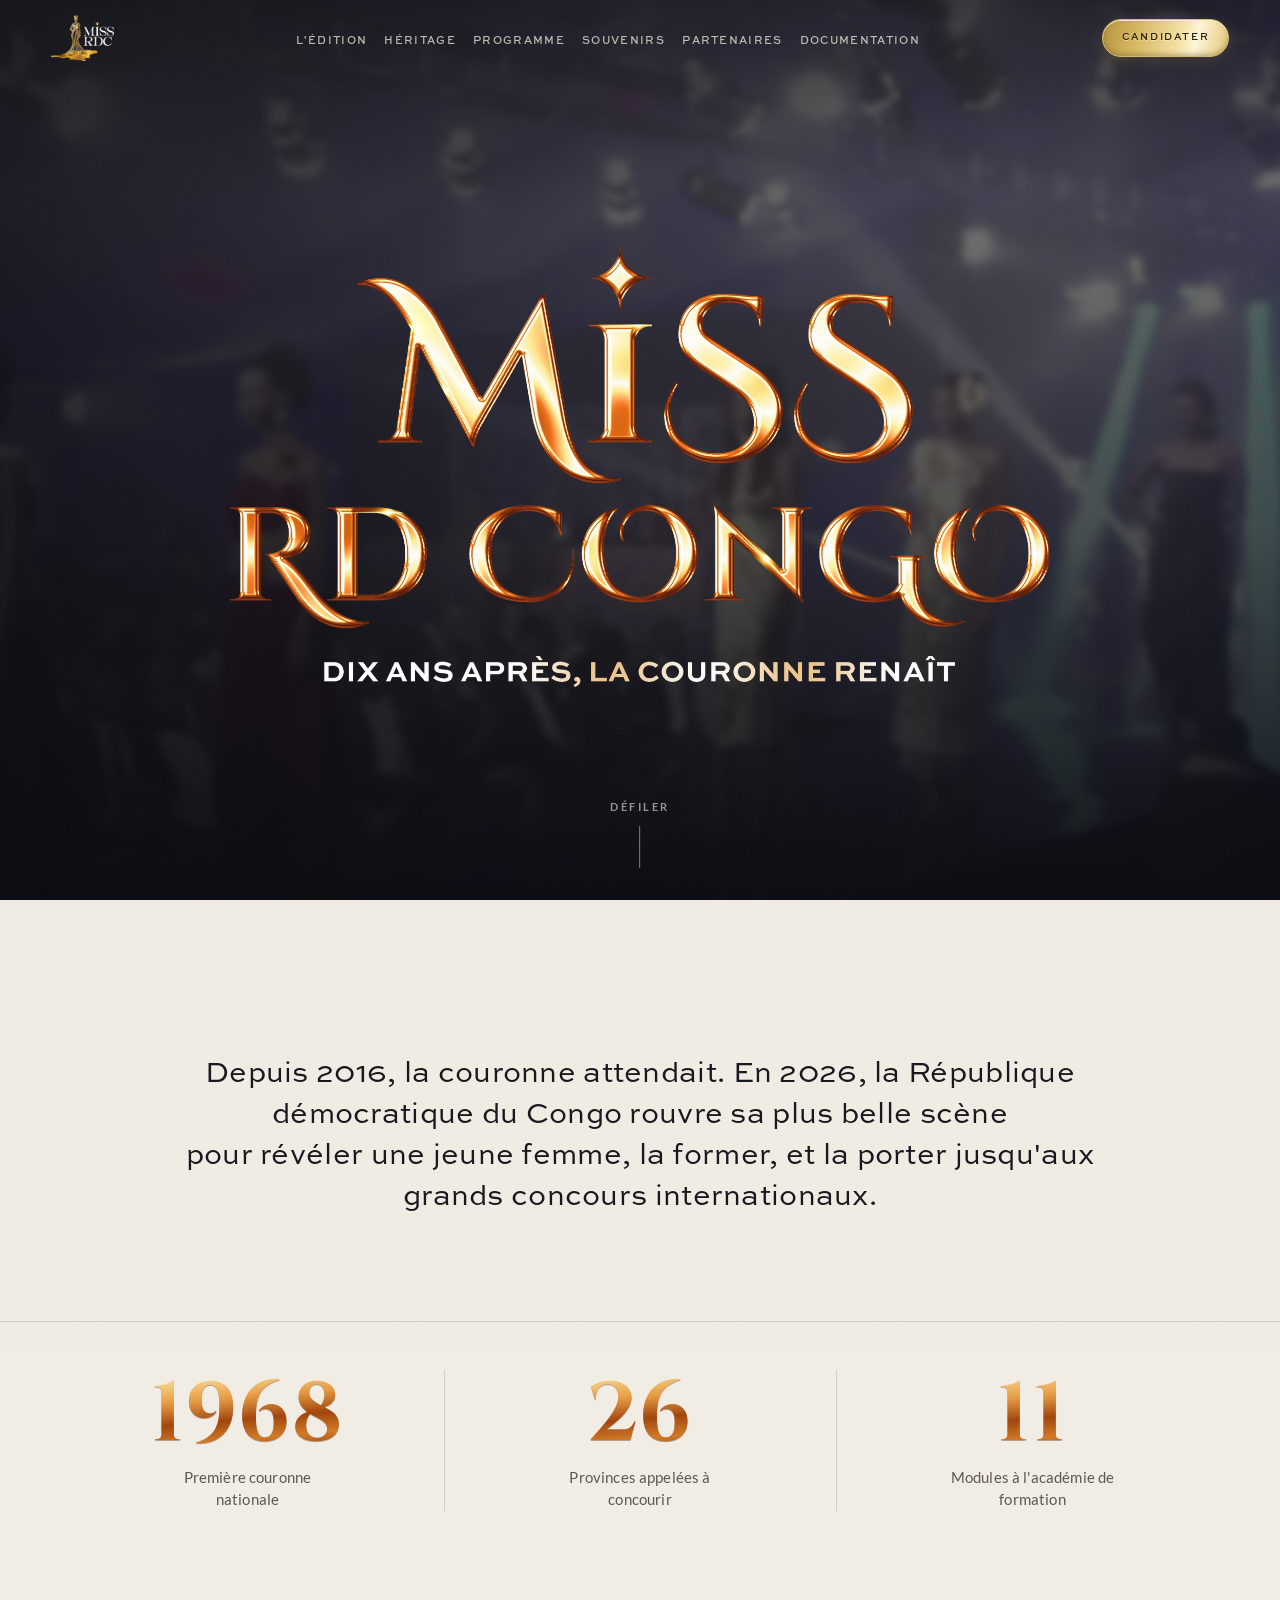
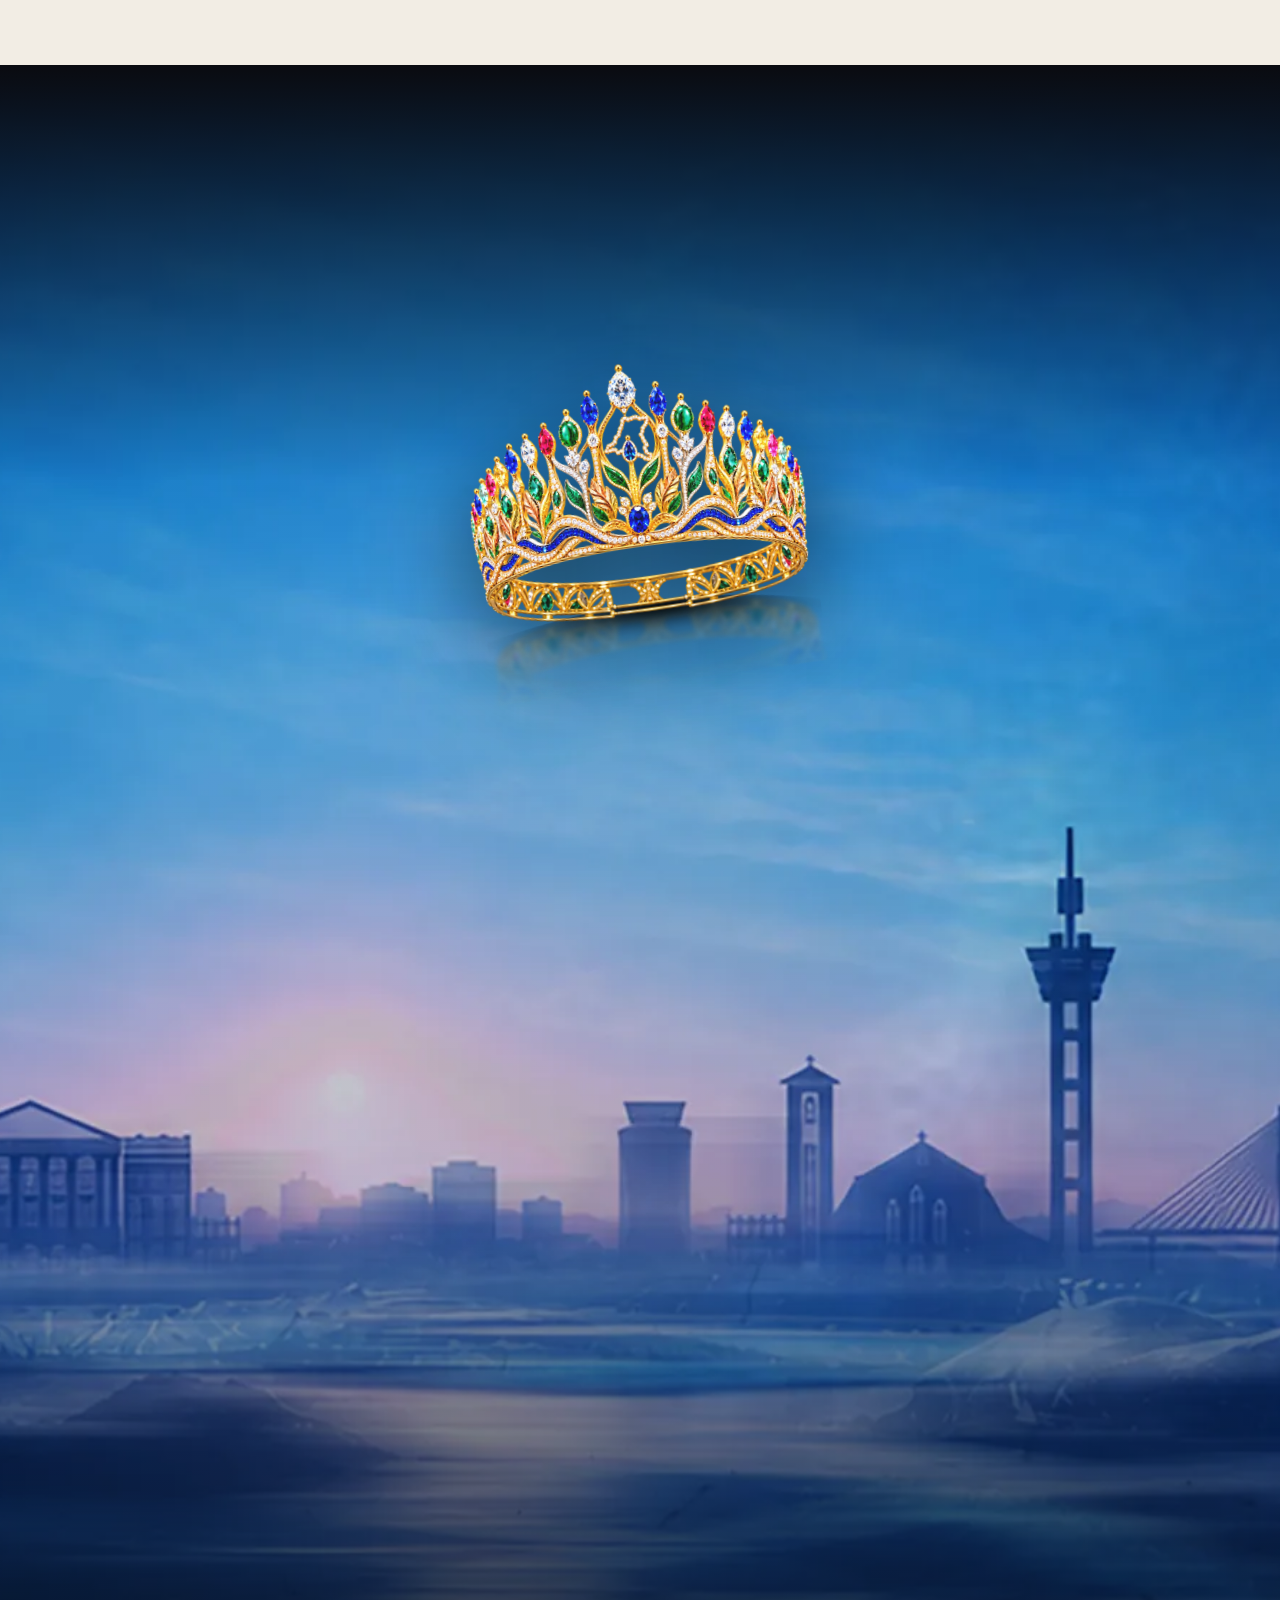
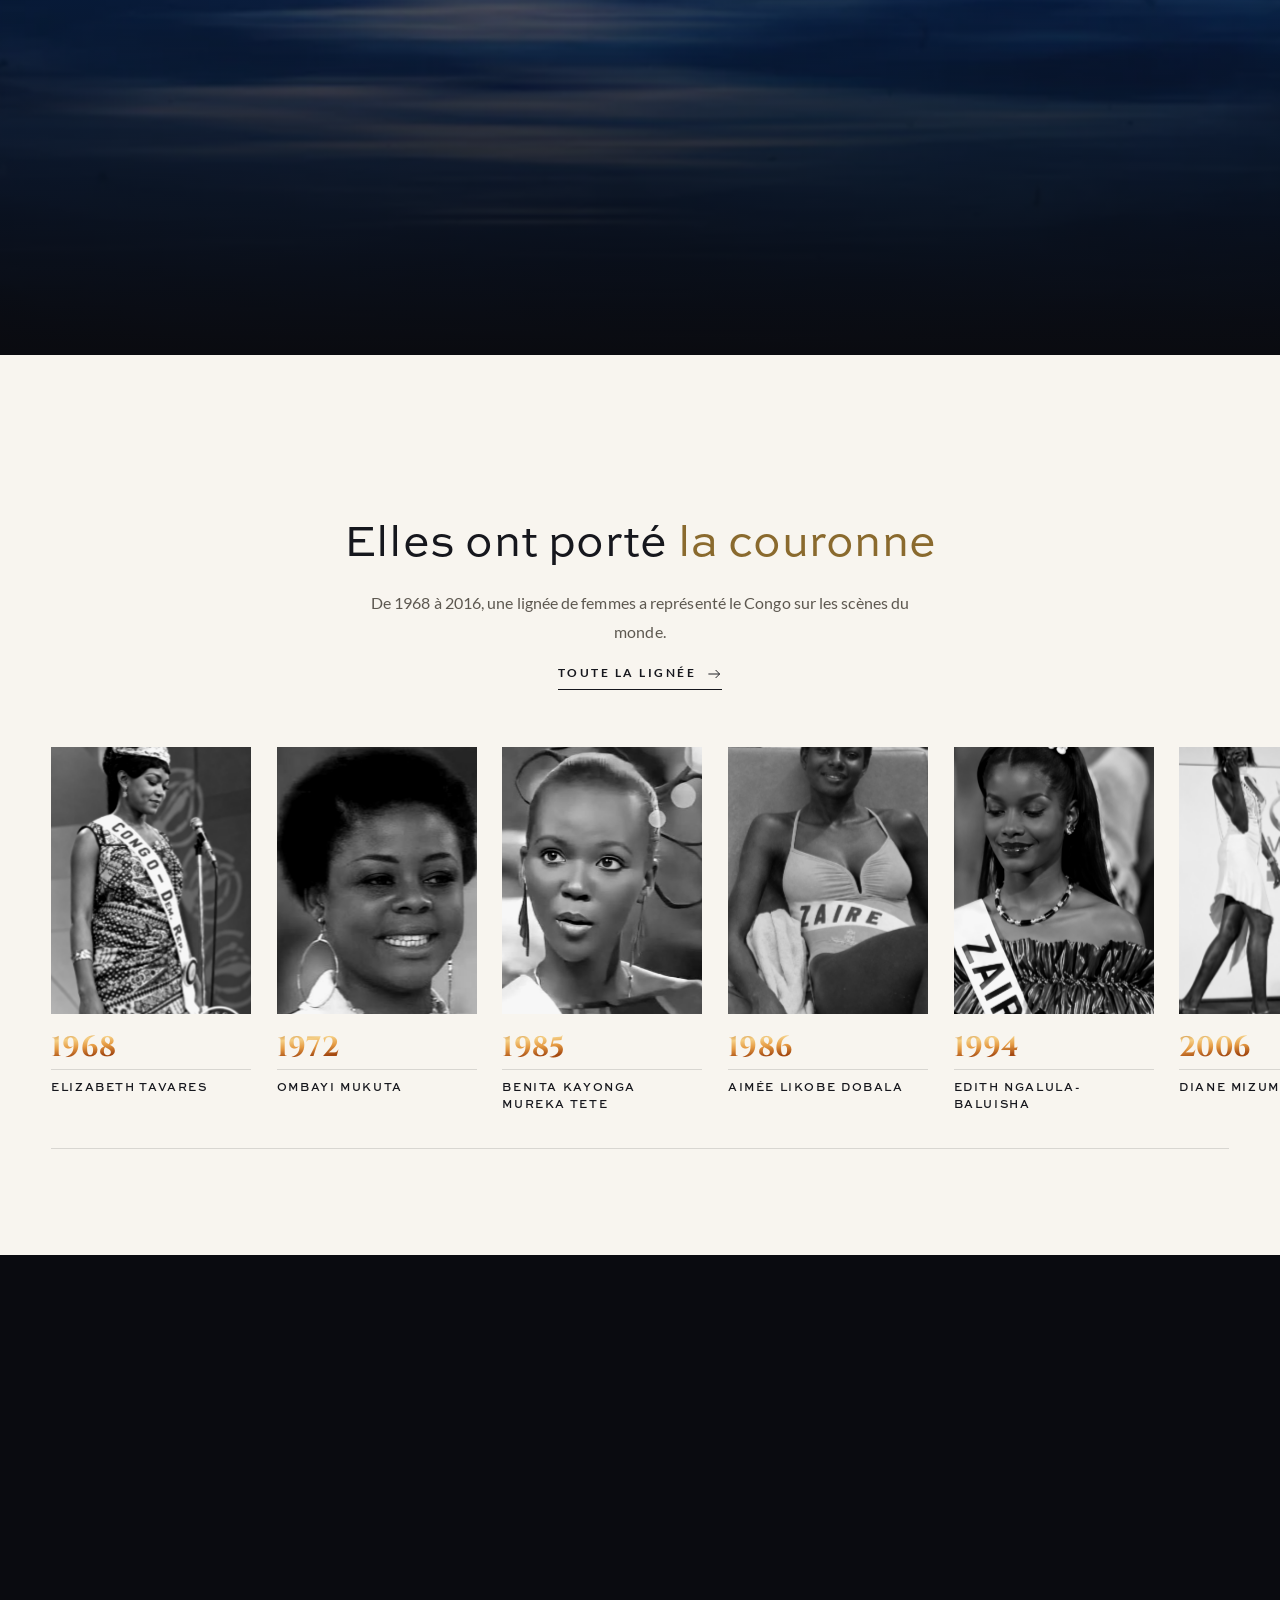
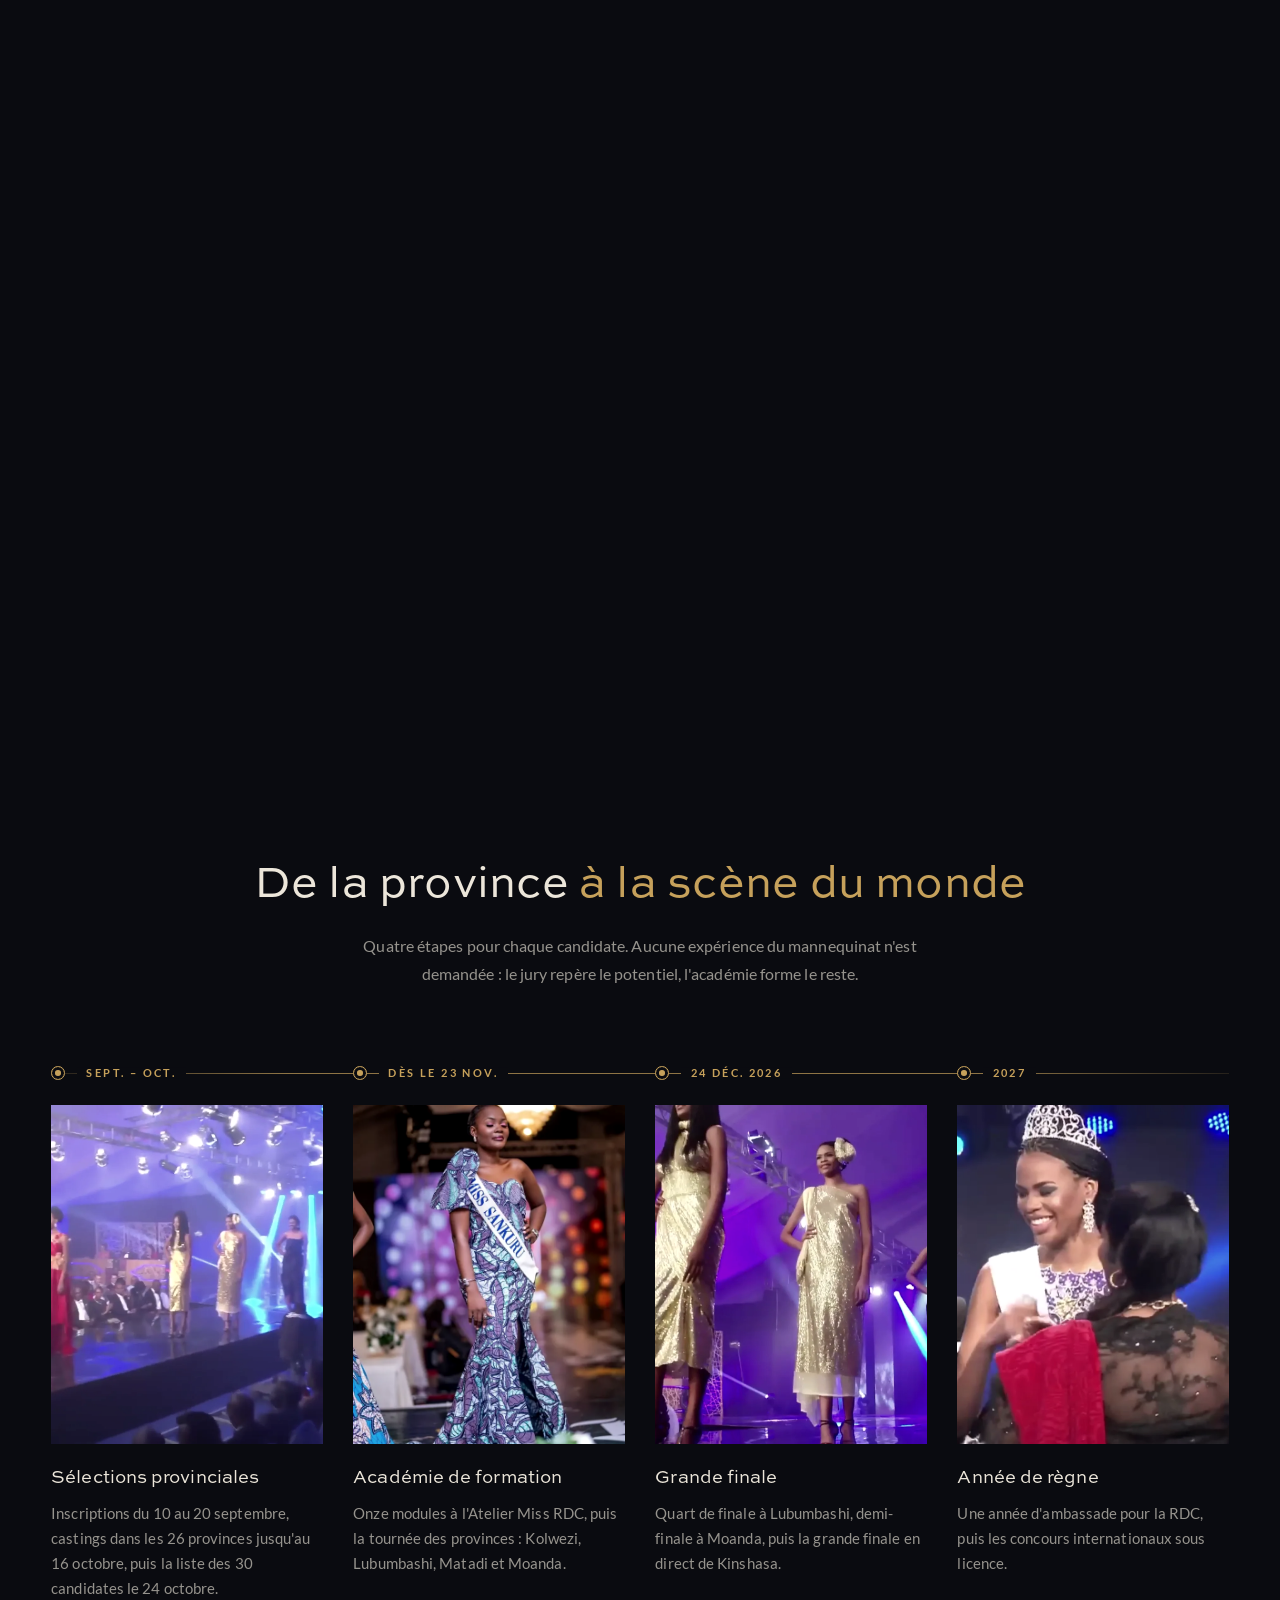
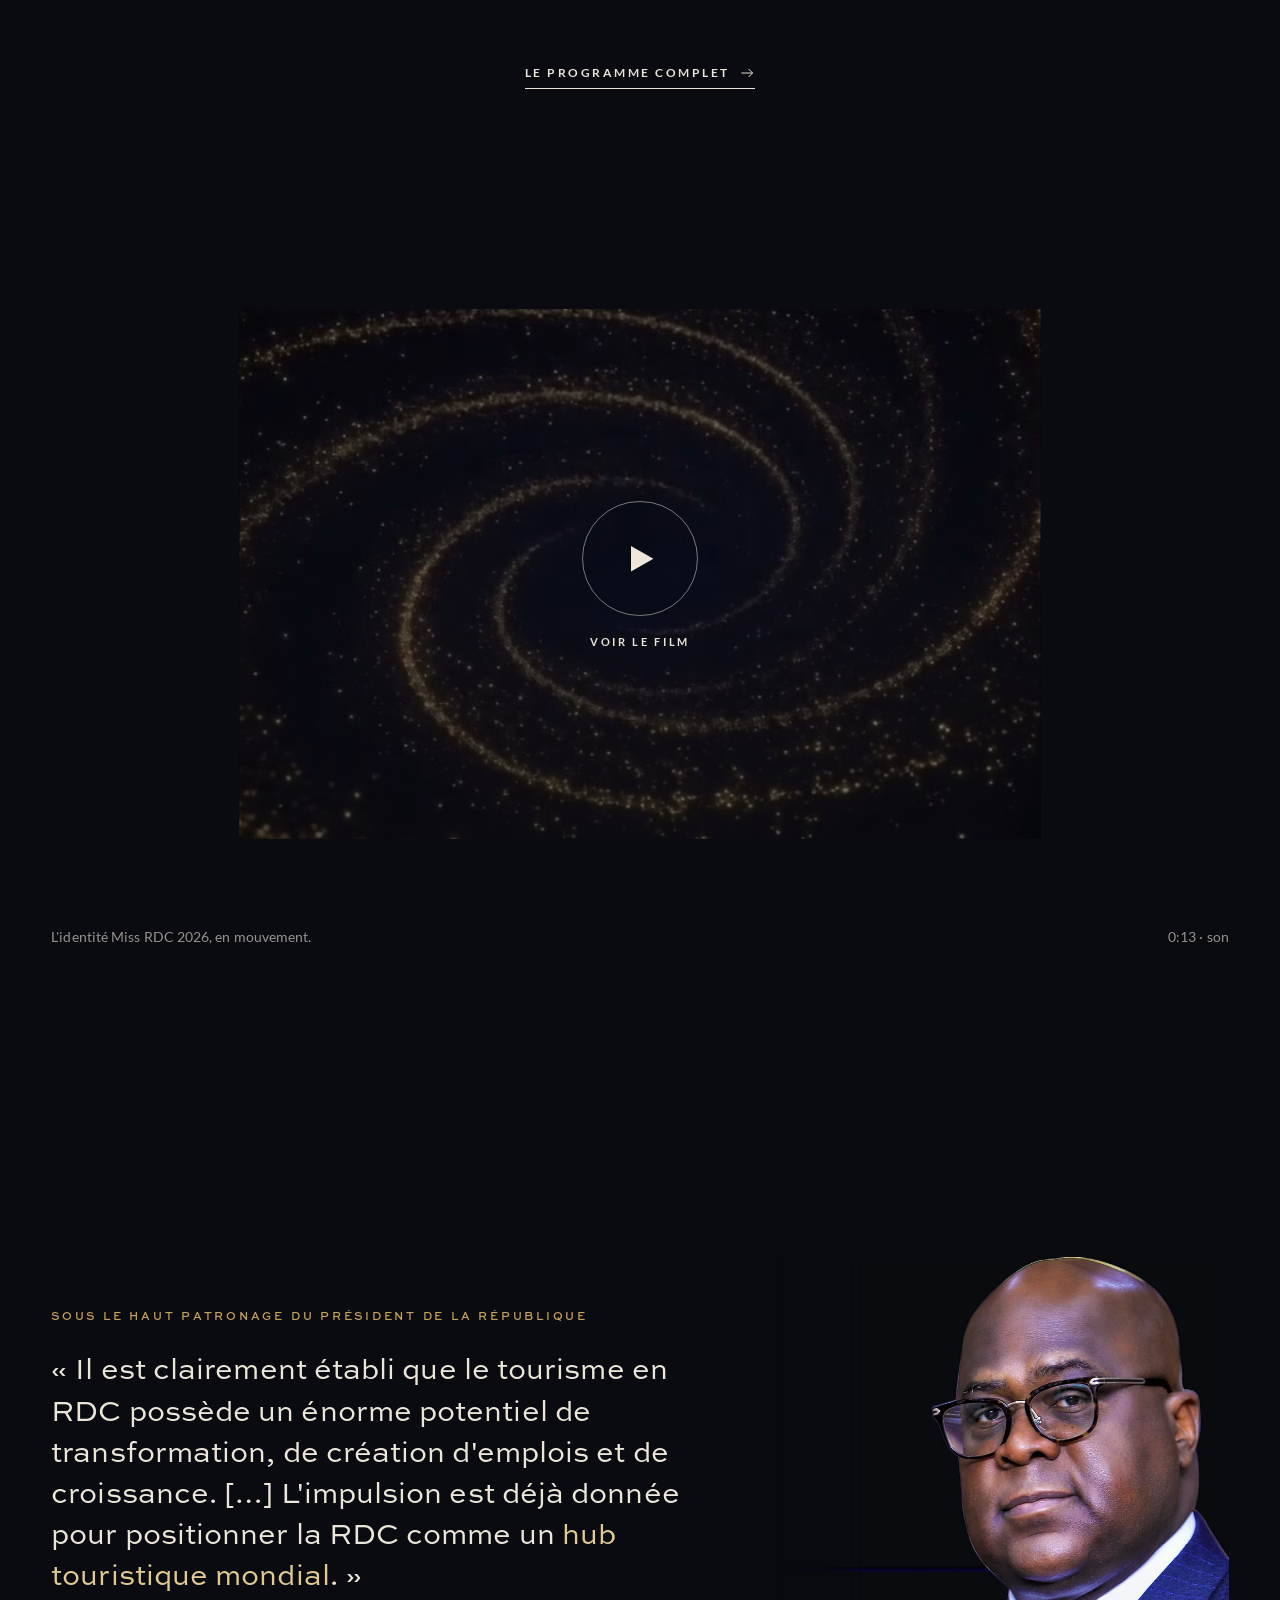
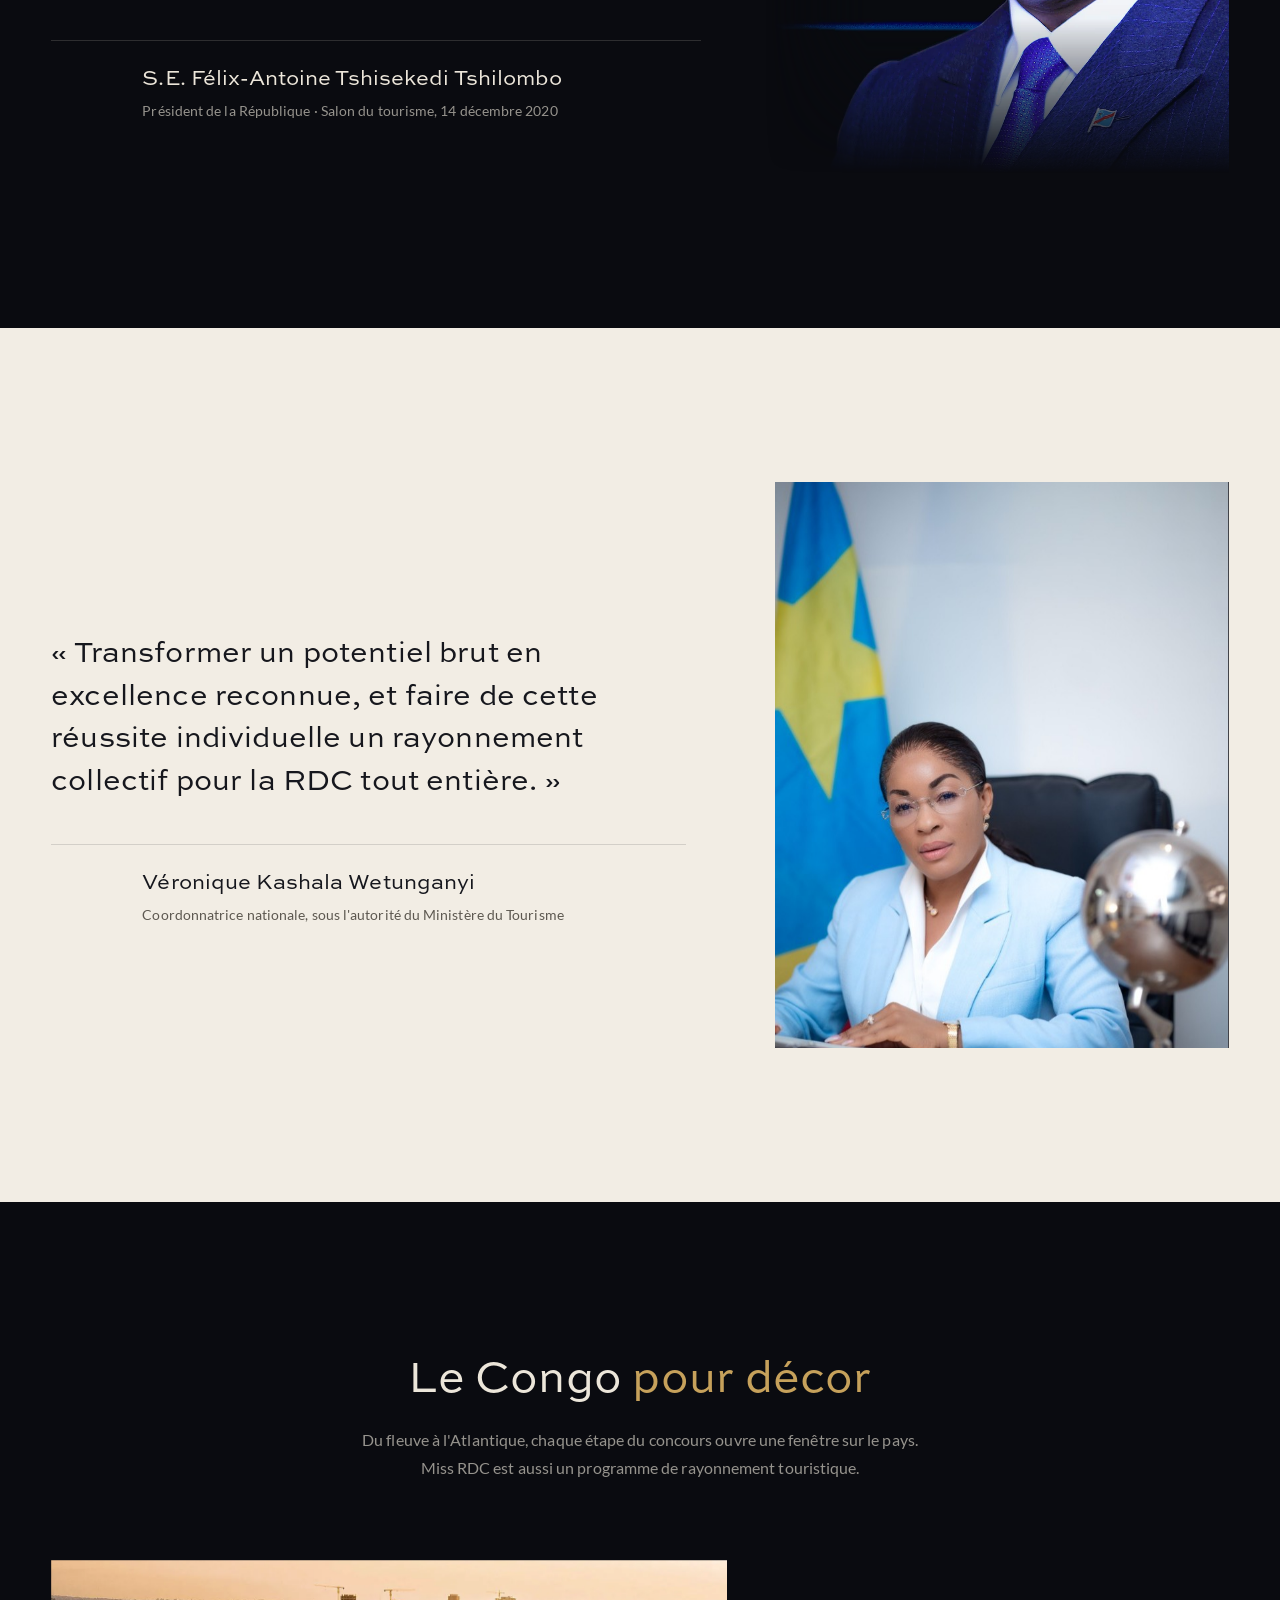
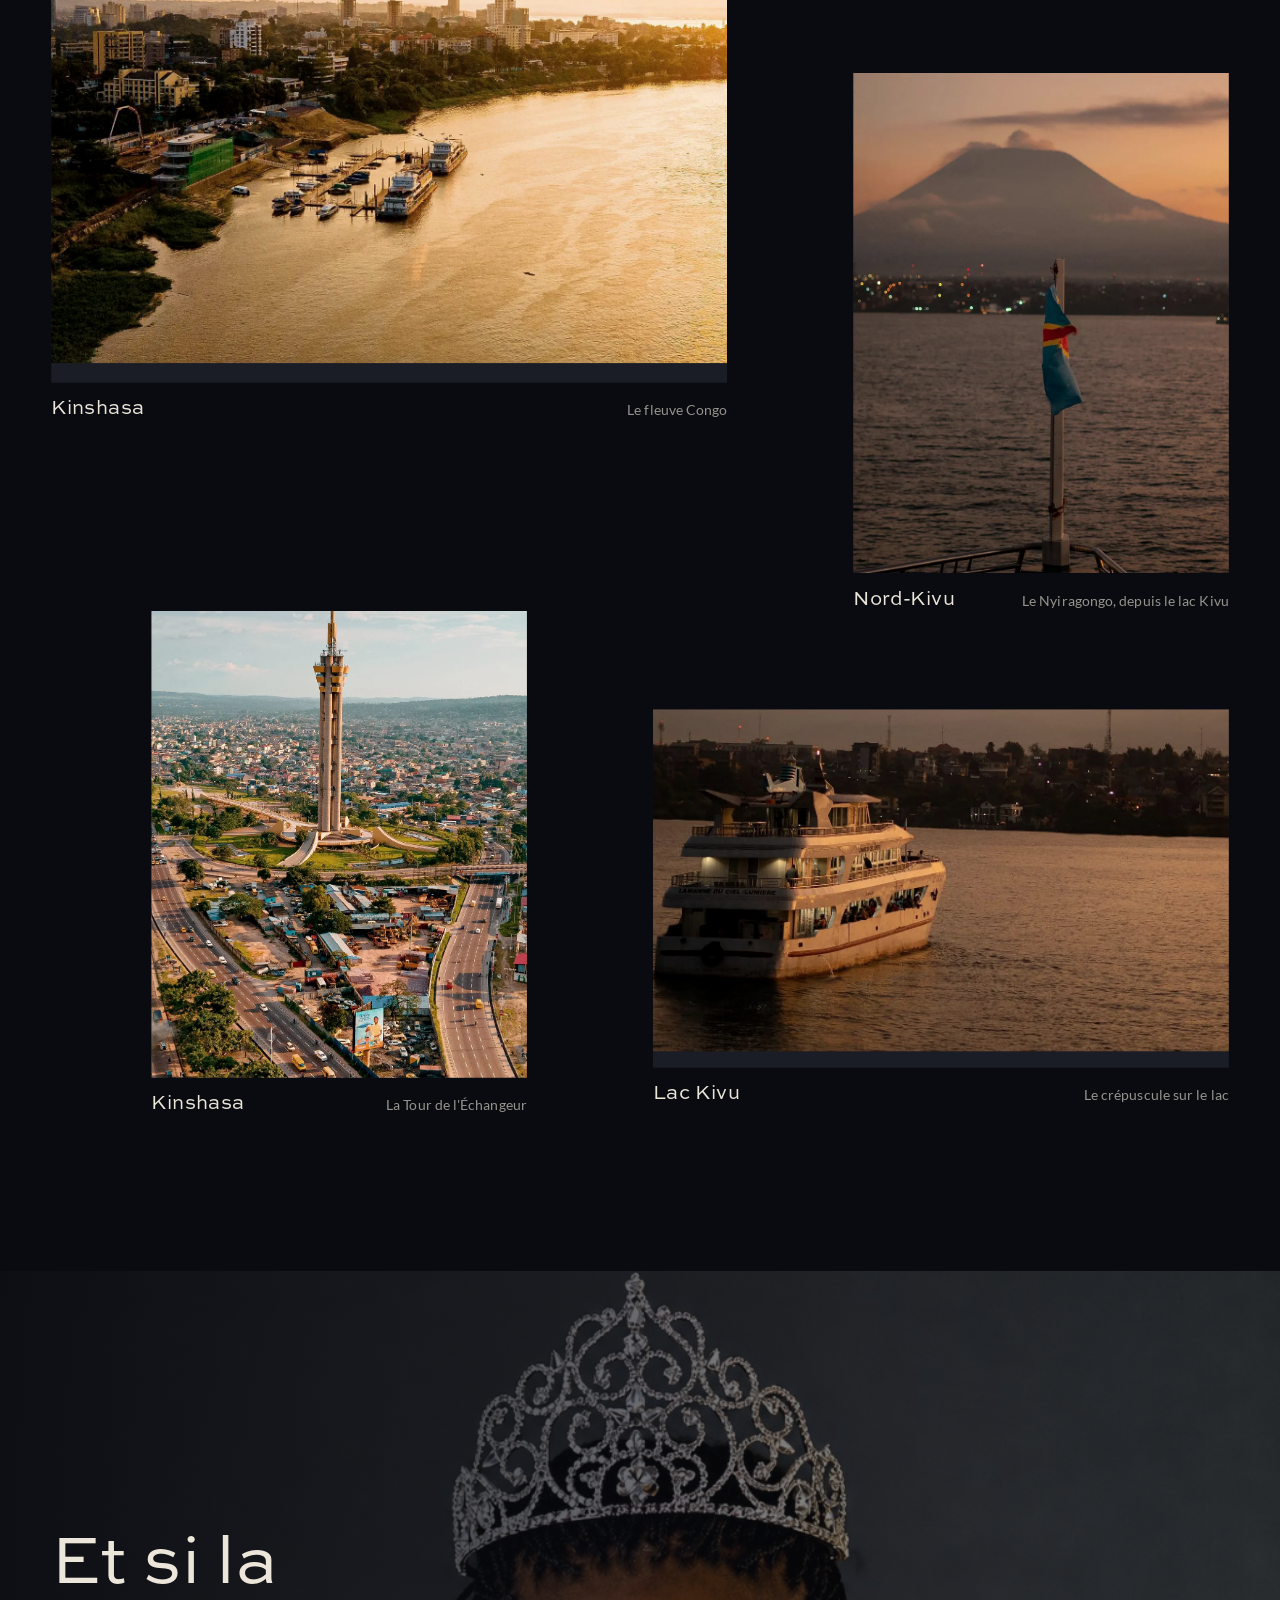
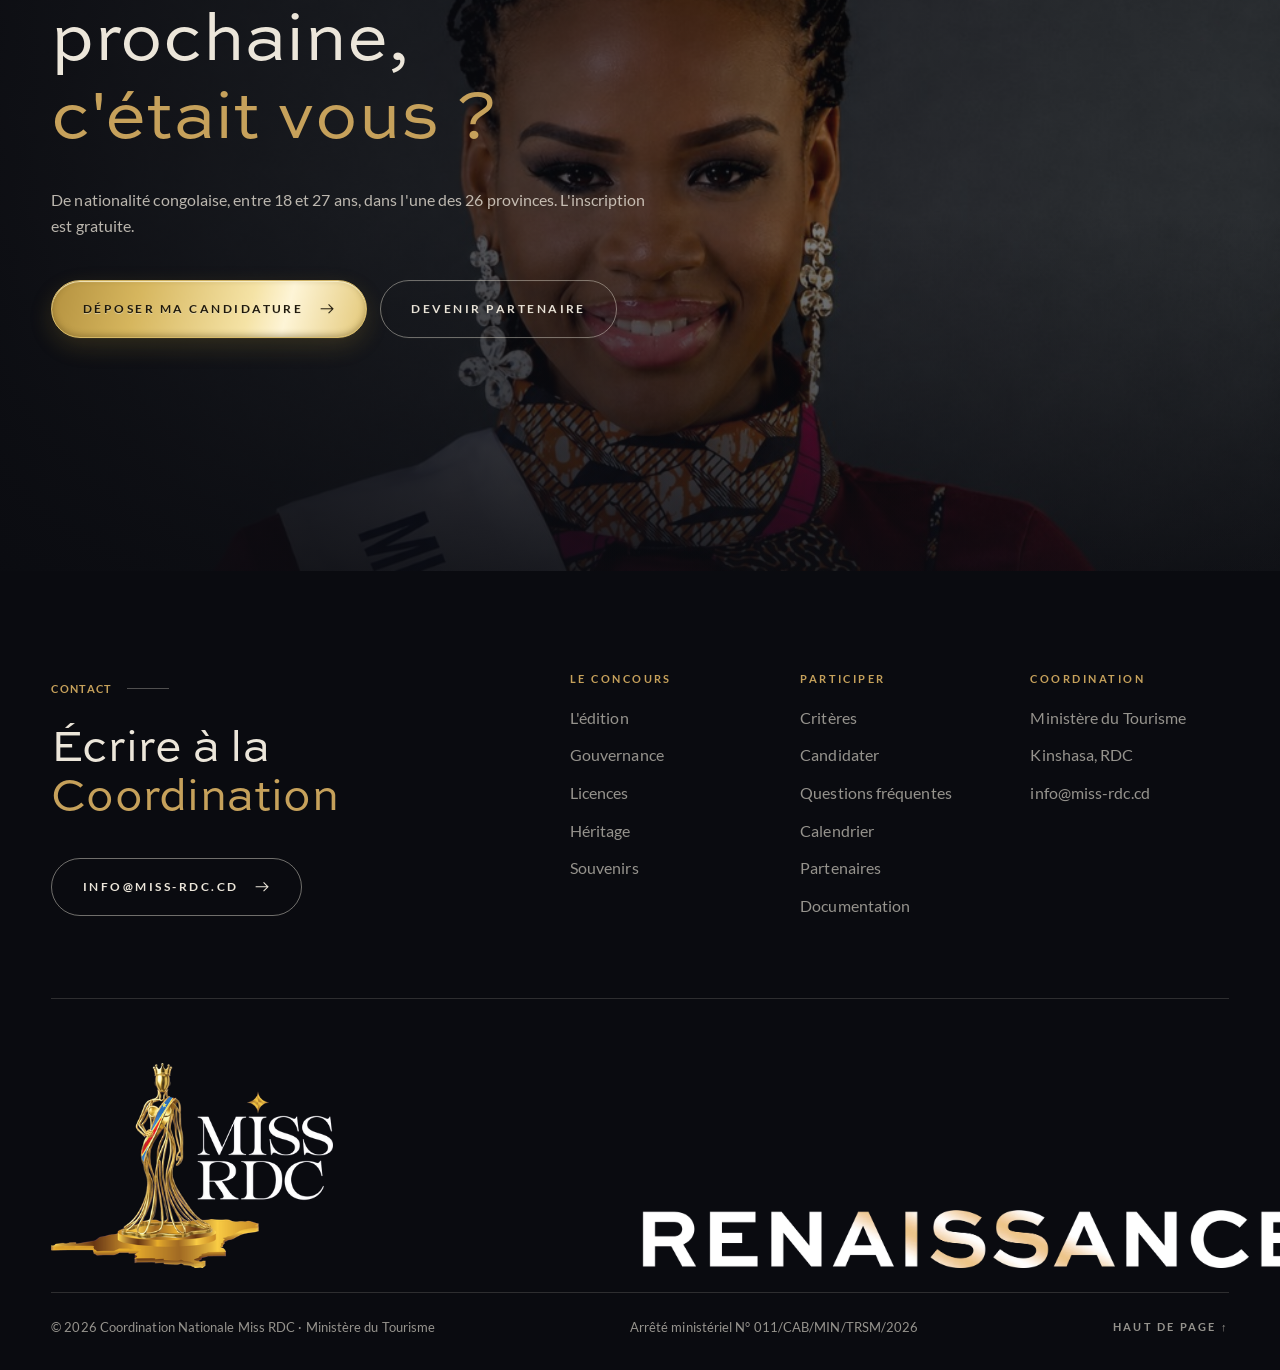
==== commit eb457418: "Ajouter le dossier Miss Congo et le portrait de candidature. La page Documentation permet de télécha" ====
--- a/index.html
+++ b/index.html
@@ -36,6 +36,7 @@
         <li><a href="programme.html">Programme</a></li>
         <li><a href="souvenir.html">Souvenirs</a></li>
         <li><a href="partenaires.html">Partenaires</a></li>
+        <li><a href="documentation.html">Documentation</a></li>
       </ul>
     </nav>
     <a class="btn btn--gold nav-cta" href="participer.html" data-magnetic>Candidater</a>
@@ -50,6 +51,7 @@
     <li><a href="programme.html">Programme</a></li>
     <li><a href="souvenir.html">Souvenirs</a></li>
     <li><a href="partenaires.html">Partenaires</a></li>
+    <li><a href="documentation.html">Documentation</a></li>
     <li><a href="participer.html">Candidater</a></li>
   </ol>
   <div class="drawer-foot"><span>Coordination Nationale Miss RDC</span><a href="mailto:info@miss-rdc.cd">info@miss-rdc.cd</a></div>
@@ -273,7 +275,7 @@
 
 <section class="finale" id="candidater">
   <div class="finale-bg" aria-hidden="true">
-    <img src="assets/img/doc/femme-drapeau.webp" alt="" width="1223" height="933" loading="lazy">
+    <img src="assets/img/andrea-moloto-portrait.jpg" alt="" width="1024" height="1024" loading="lazy">
   </div>
   <div class="wrap finale-body">
     <h2 class="h1" data-split style="margin-top:1.6rem">Et si la prochaine, <em>c'était vous&nbsp;?</em></h2>
@@ -313,6 +315,7 @@
             <li><a href="participer.html#faq">Questions fréquentes</a></li>
             <li><a href="programme.html#calendrier">Calendrier</a></li>
             <li><a href="partenaires.html">Partenaires</a></li>
+            <li><a href="documentation.html">Documentation</a></li>
           </ul>
         </div>
         <div>
--- a/assets/css/main.css
+++ b/assets/css/main.css
@@ -199,7 +199,7 @@
 .nav-in { height: 100%; display: flex; align-items: center; justify-content: space-between; gap: 2rem; }
 .brand { display: flex; align-items: center; flex: none; }
 .brand img { height: 46px; width: auto; }
-.menu { display: flex; align-items: center; gap: clamp(1.6rem, 3.3vw, 4rem); }
+.menu { display: flex; align-items: center; gap: clamp(.75rem, 1.35vw, 1.7rem); }
 .menu a {
   position: relative; font: 700 .72rem/1 var(--sans); letter-spacing: .16em; text-transform: uppercase;
   color: rgba(236, 230, 218, .78); padding-block: .6rem; transition: color .3s;
@@ -240,6 +240,7 @@
 .drawer.is-open li:nth-child(5) a { transition-delay: .2s; }
 .drawer.is-open li:nth-child(6) a { transition-delay: .25s; }
 .drawer.is-open li:nth-child(7) a { transition-delay: .3s; }
+.drawer.is-open li:nth-child(8) a { transition-delay: .35s; }
 .drawer ol a[aria-current="page"] { color: var(--gold); }
 .drawer-foot { display: flex; justify-content: space-between; flex-wrap: wrap; gap: .6rem 1rem; font-size: var(--fs-small); color: var(--on-dark-mute); }
 .drawer-foot a { color: var(--gold); }
@@ -492,7 +493,7 @@
 /* ---------- Finale ---------- */
 .finale { position: relative; min-height: 100svh; display: flex; align-items: center; overflow: hidden; background: var(--night); }
 .finale-bg { position: absolute; inset: 0; }
-.finale-bg img { width: 100%; height: 100%; object-fit: cover; object-position: 50% 30%; filter: saturate(.8); }
+.finale-bg img { width: 100%; height: 100%; object-fit: cover; object-position: 62% 8%; filter: saturate(.9); }
 .finale-bg::after { content: ""; position: absolute; inset: 0; background: linear-gradient(90deg, rgba(10, 11, 16, .92) 0%, rgba(10, 11, 16, .6) 50%, rgba(10, 11, 16, .25) 100%), linear-gradient(0deg, rgba(10, 11, 16, .8), transparent 40%); }
 .finale-body { position: relative; z-index: 2; padding-block: var(--section); }
 .finale .h1 { max-width: 11ch; }
@@ -551,6 +552,37 @@
 @media (max-width: 800px) {
   .partner-wall { grid-template-columns: 1fr 1fr; }
   .partner-wall img { max-height: 5.8rem; }
+}
+.doc-panel {
+  display: grid;
+  grid-template-columns: auto minmax(0, 1fr) auto;
+  align-items: center;
+  gap: clamp(1.2rem, 3vw, 2.8rem);
+  margin-top: clamp(1rem, 3vw, 2rem);
+  padding: clamp(1.4rem, 3vw, 2.4rem);
+  border: 1px solid var(--line);
+  background: var(--paper);
+}
+.doc-mark {
+  width: 4.4rem;
+  height: 5.5rem;
+  display: grid;
+  place-items: end center;
+  padding-bottom: .8rem;
+  border: 1px solid var(--line);
+  background:
+    linear-gradient(135deg, transparent 46%, var(--paper) 46% 54%, transparent 54%) top right / 1.1rem 1.1rem no-repeat,
+    var(--ivory);
+  font: 700 .68rem/1 var(--sans);
+  letter-spacing: .16em;
+  color: var(--gold-deep);
+}
+.doc-panel h2 { margin: .55rem 0 0; font: 400 clamp(1.8rem, 3vw, 2.8rem)/1.05 var(--serif); }
+.doc-panel p { margin: .7rem 0 0; max-width: 38rem; color: var(--mute); }
+.doc-panel .btn { justify-self: end; }
+@media (max-width: 760px) {
+  .doc-panel { grid-template-columns: auto minmax(0, 1fr); }
+  .doc-panel .btn { grid-column: 1 / -1; justify-self: start; }
 }
 .card .status::before { content: ""; width: .5rem; height: .5rem; border-radius: 50%; background: var(--gold); }
 .card .status.is-pending::before { background: transparent; border: 1px solid var(--gold); }
@@ -890,7 +922,7 @@
 @media (max-width: 640px) { .hero-logo { width: 92vw; margin-top: 1.4rem; } }
 
 /* Menu en Sweet Sans Pro */
-.menu a { font-family: var(--sweet); font-weight: 500; font-size: .74rem; letter-spacing: .2em; }
+.menu a { font-family: var(--sweet); font-weight: 500; font-size: .68rem; letter-spacing: .12em; }
 .drawer ol a { font-family: var(--sweet); font-weight: 400; letter-spacing: .06em; text-transform: uppercase; font-size: clamp(1.6rem, 7vw, 2.4rem); }
 
 /* Boutons dorés : même or métallique que le titre « Miss » */
@@ -1065,7 +1097,7 @@
   .voice-lead-img { max-width: 420px; margin-inline: auto; }
   .voice-trio { grid-template-columns: 1fr; }
 }
-.finale-bg img { object-position: 70% 40%; }
+.finale-bg img { object-position: 62% 8%; }
 
 .voice-lead-img img { -webkit-mask-image: linear-gradient(90deg, transparent 0, #000 22%), linear-gradient(#000 70%, transparent); -webkit-mask-composite: source-in; mask-image: linear-gradient(90deg, transparent 0, #000 22%), linear-gradient(#000 70%, transparent); mask-composite: intersect; }
 
@@ -1370,7 +1402,7 @@
   .voice-sign strong { font-size: 1.15rem; }
   .place figcaption { flex-direction: column; gap: .2rem; }
   .finale .h1 { max-width: 10ch; }
-  .finale-bg img { object-position: 67% 40%; }
+  .finale-bg img { object-position: 52% 4%; }
 
   .cards .card, .cards--2 .card { padding: 1.6rem; }
   .signals { margin-top: 2.5rem; }
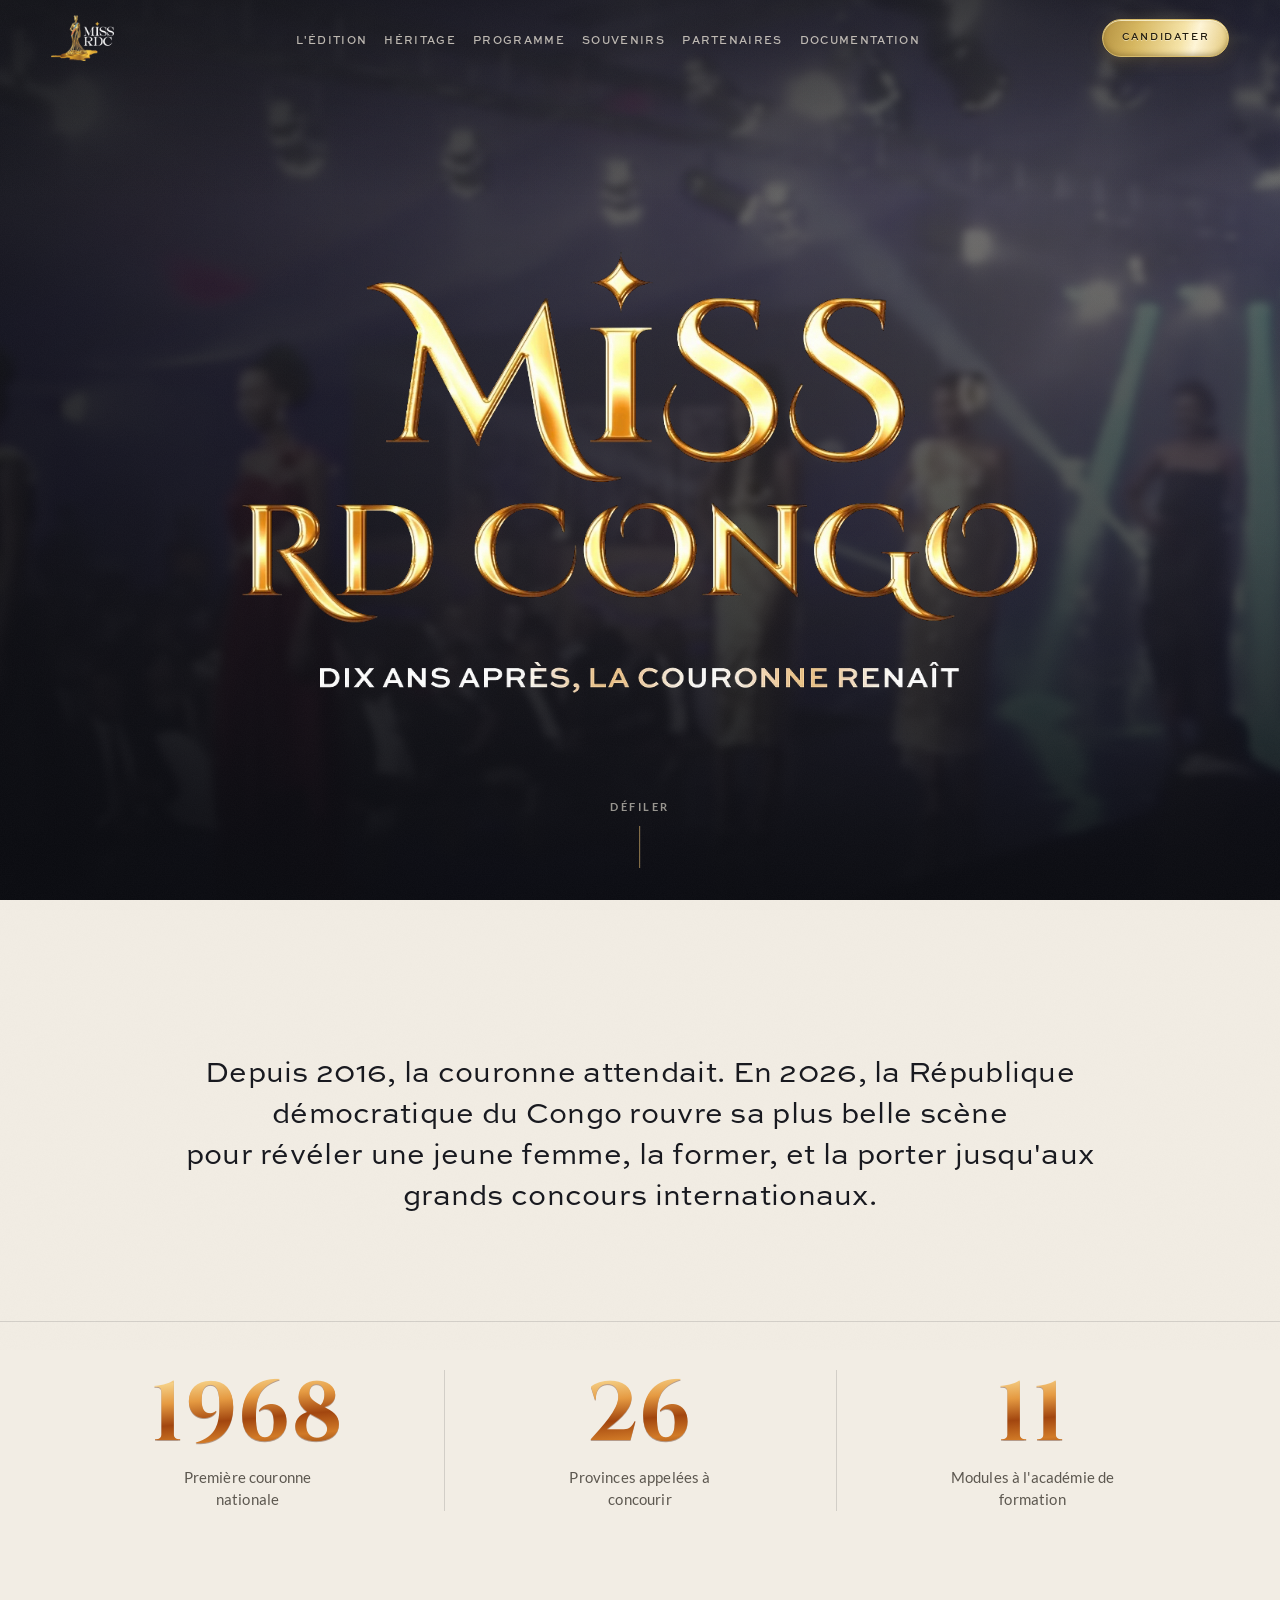
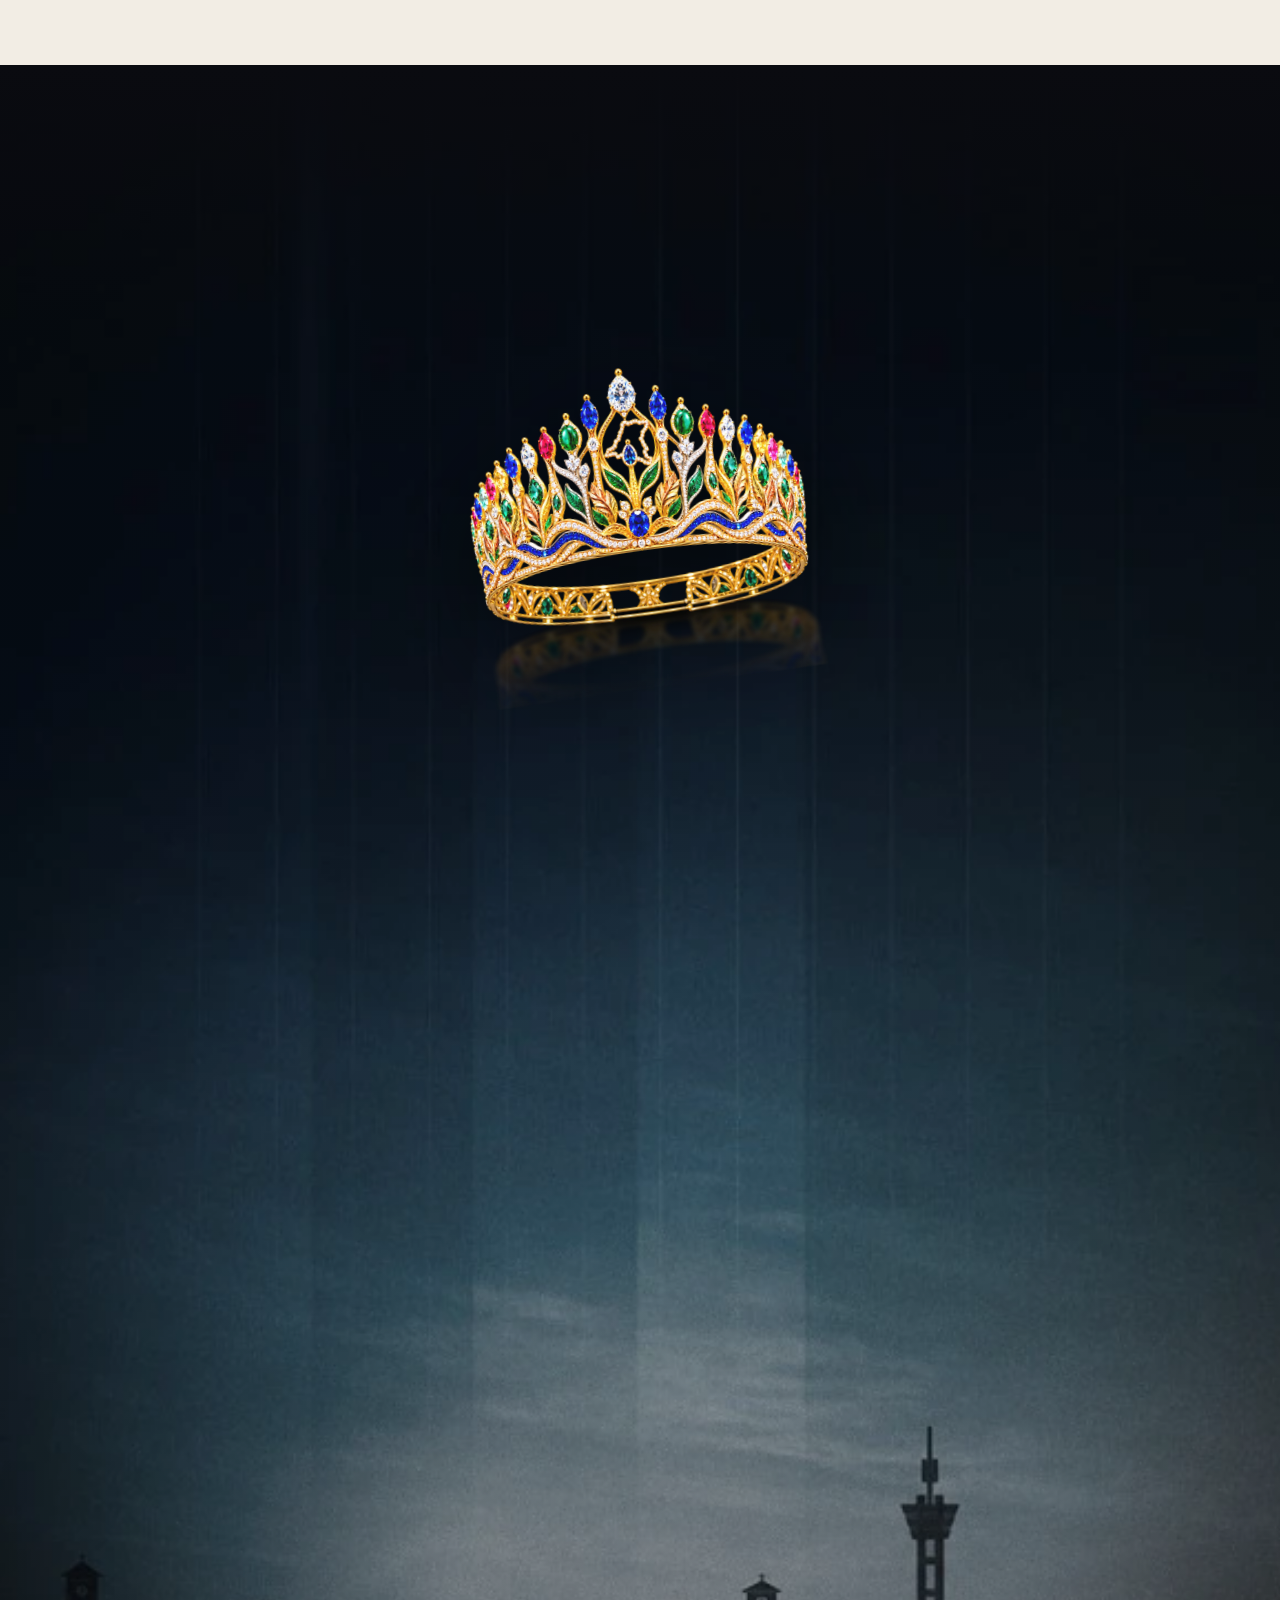
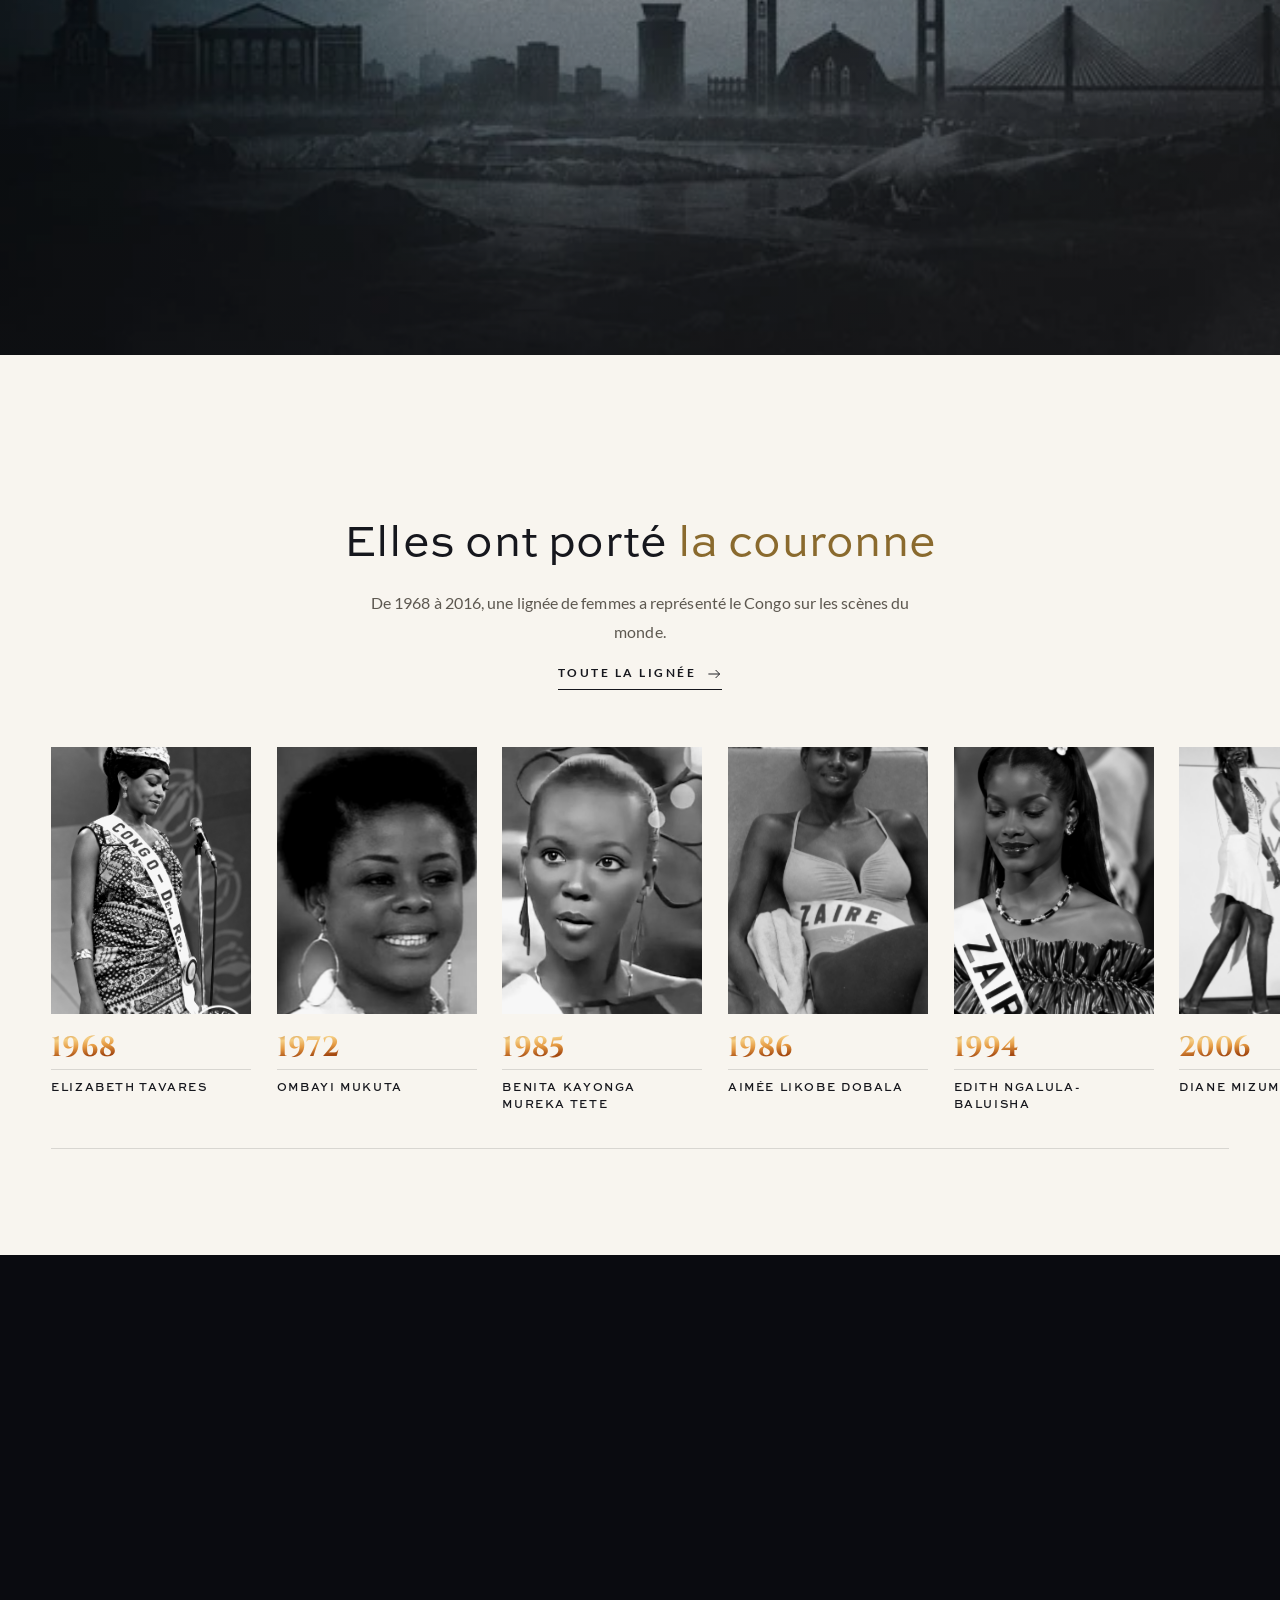
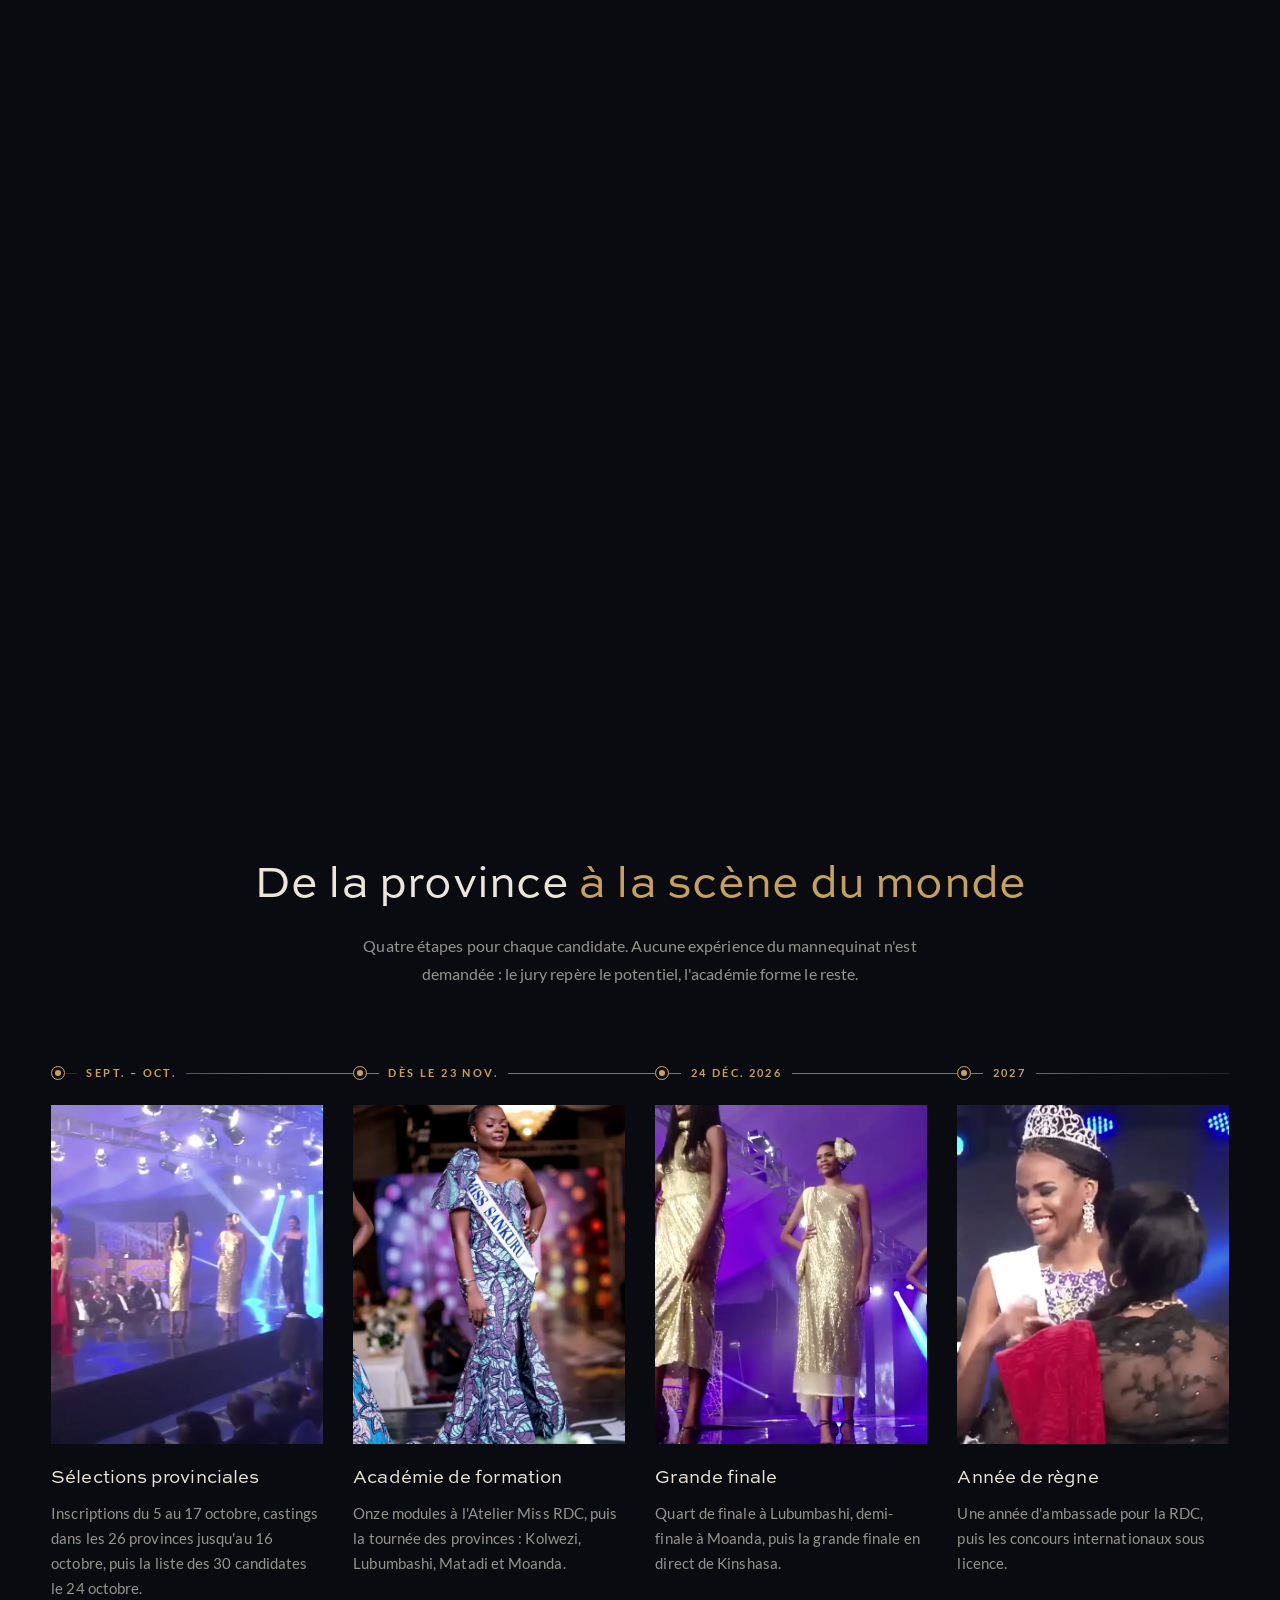
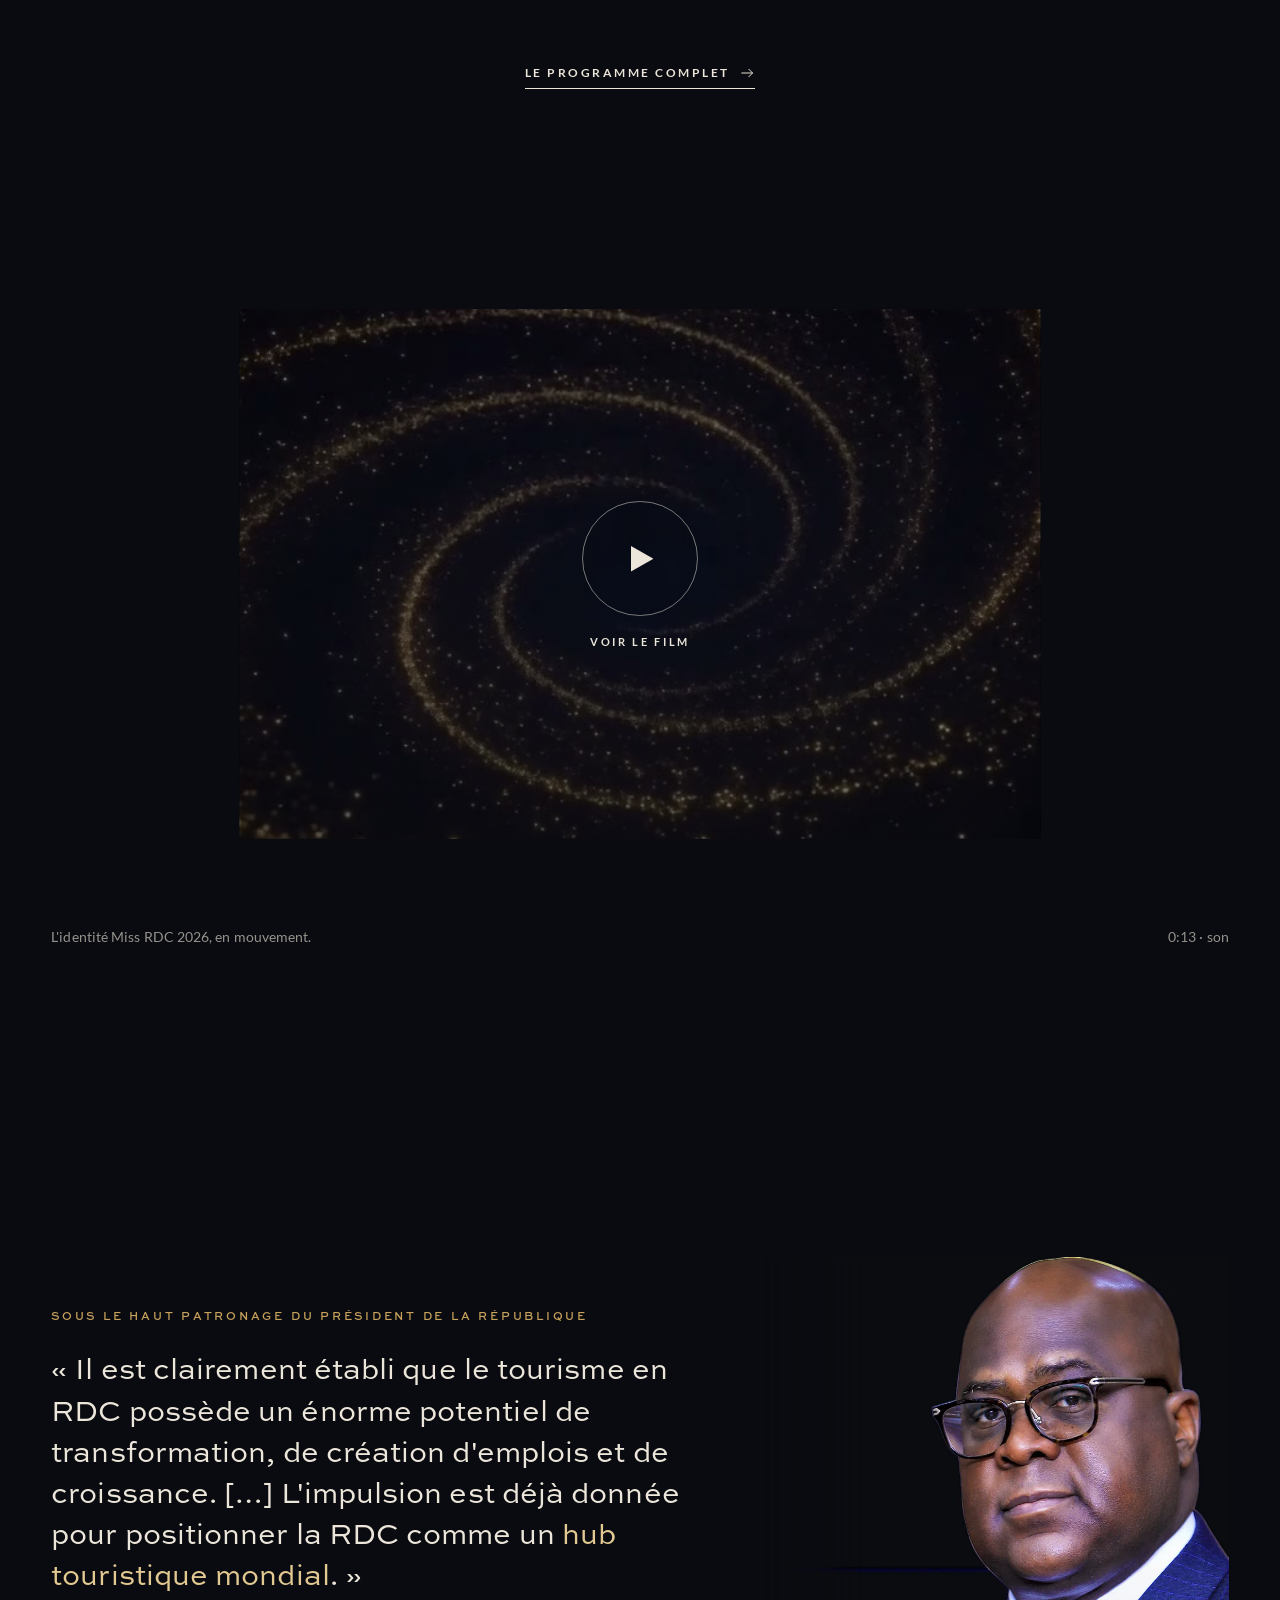
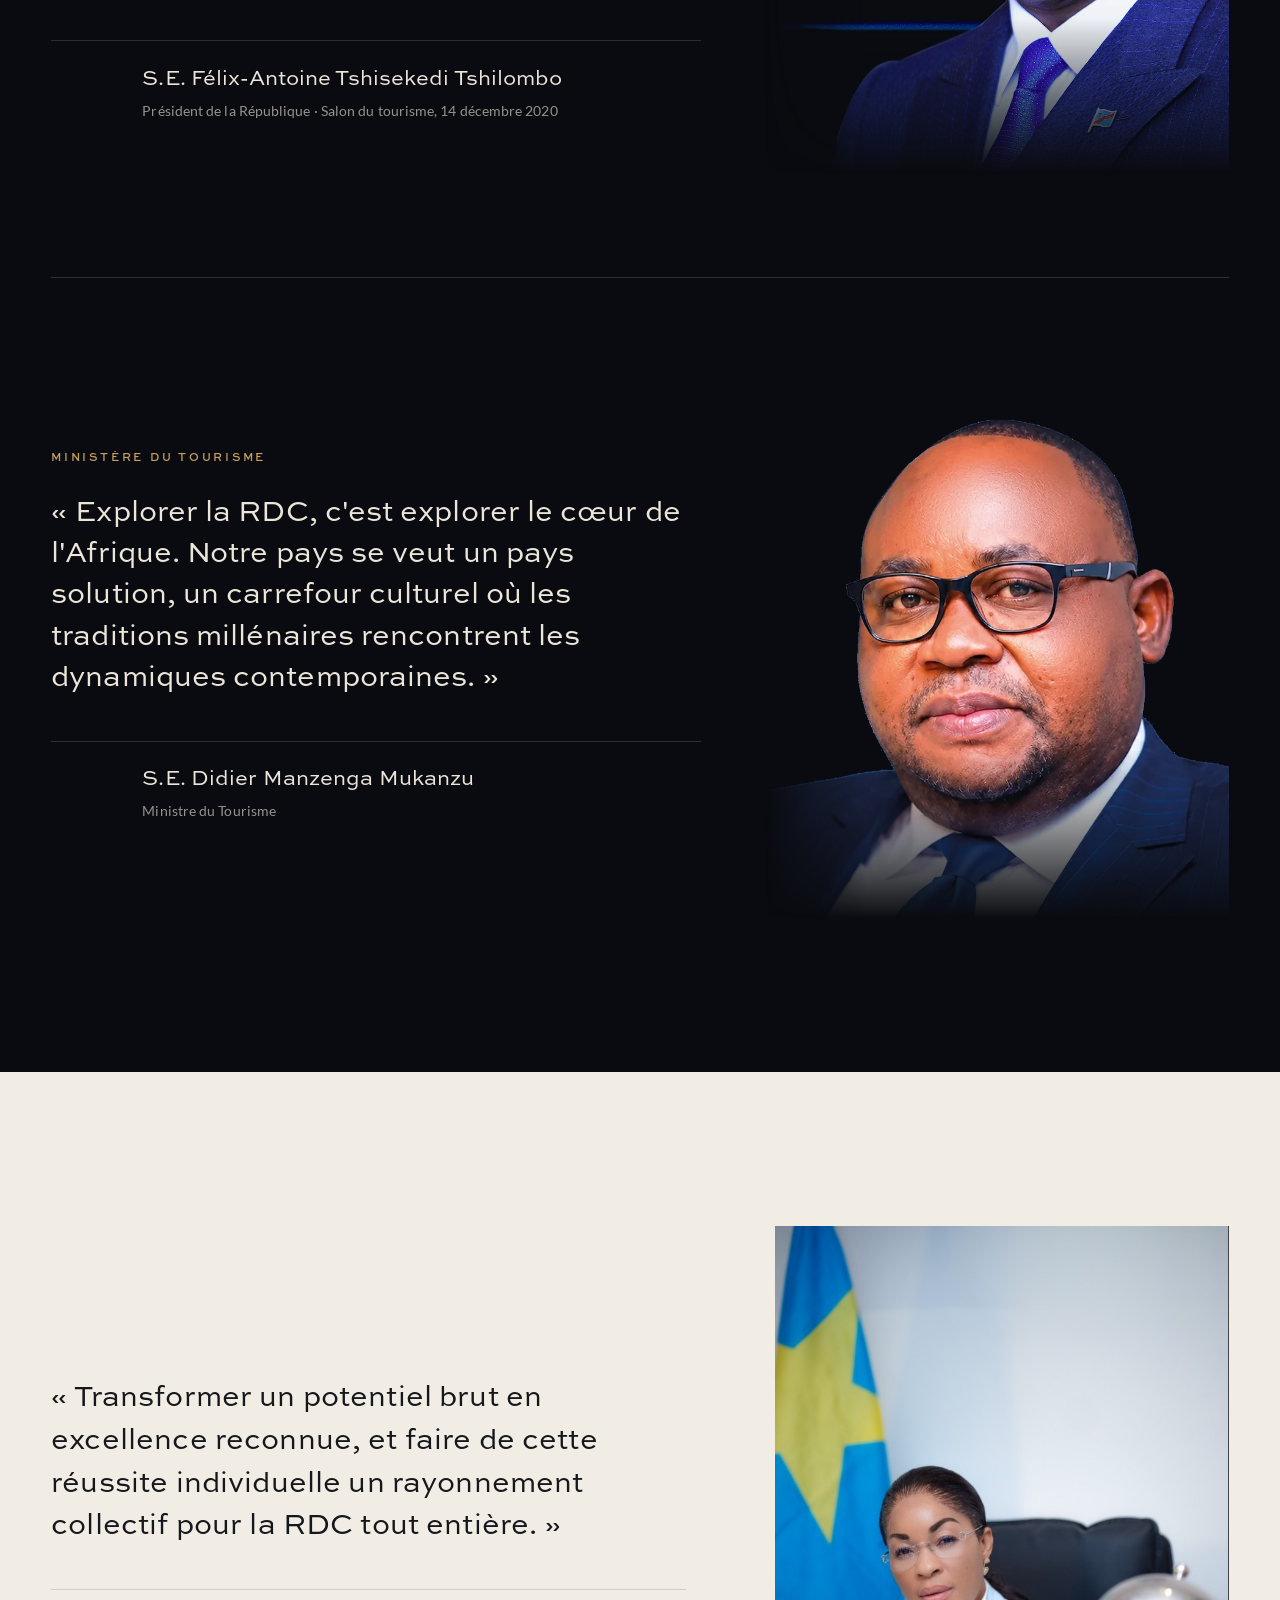
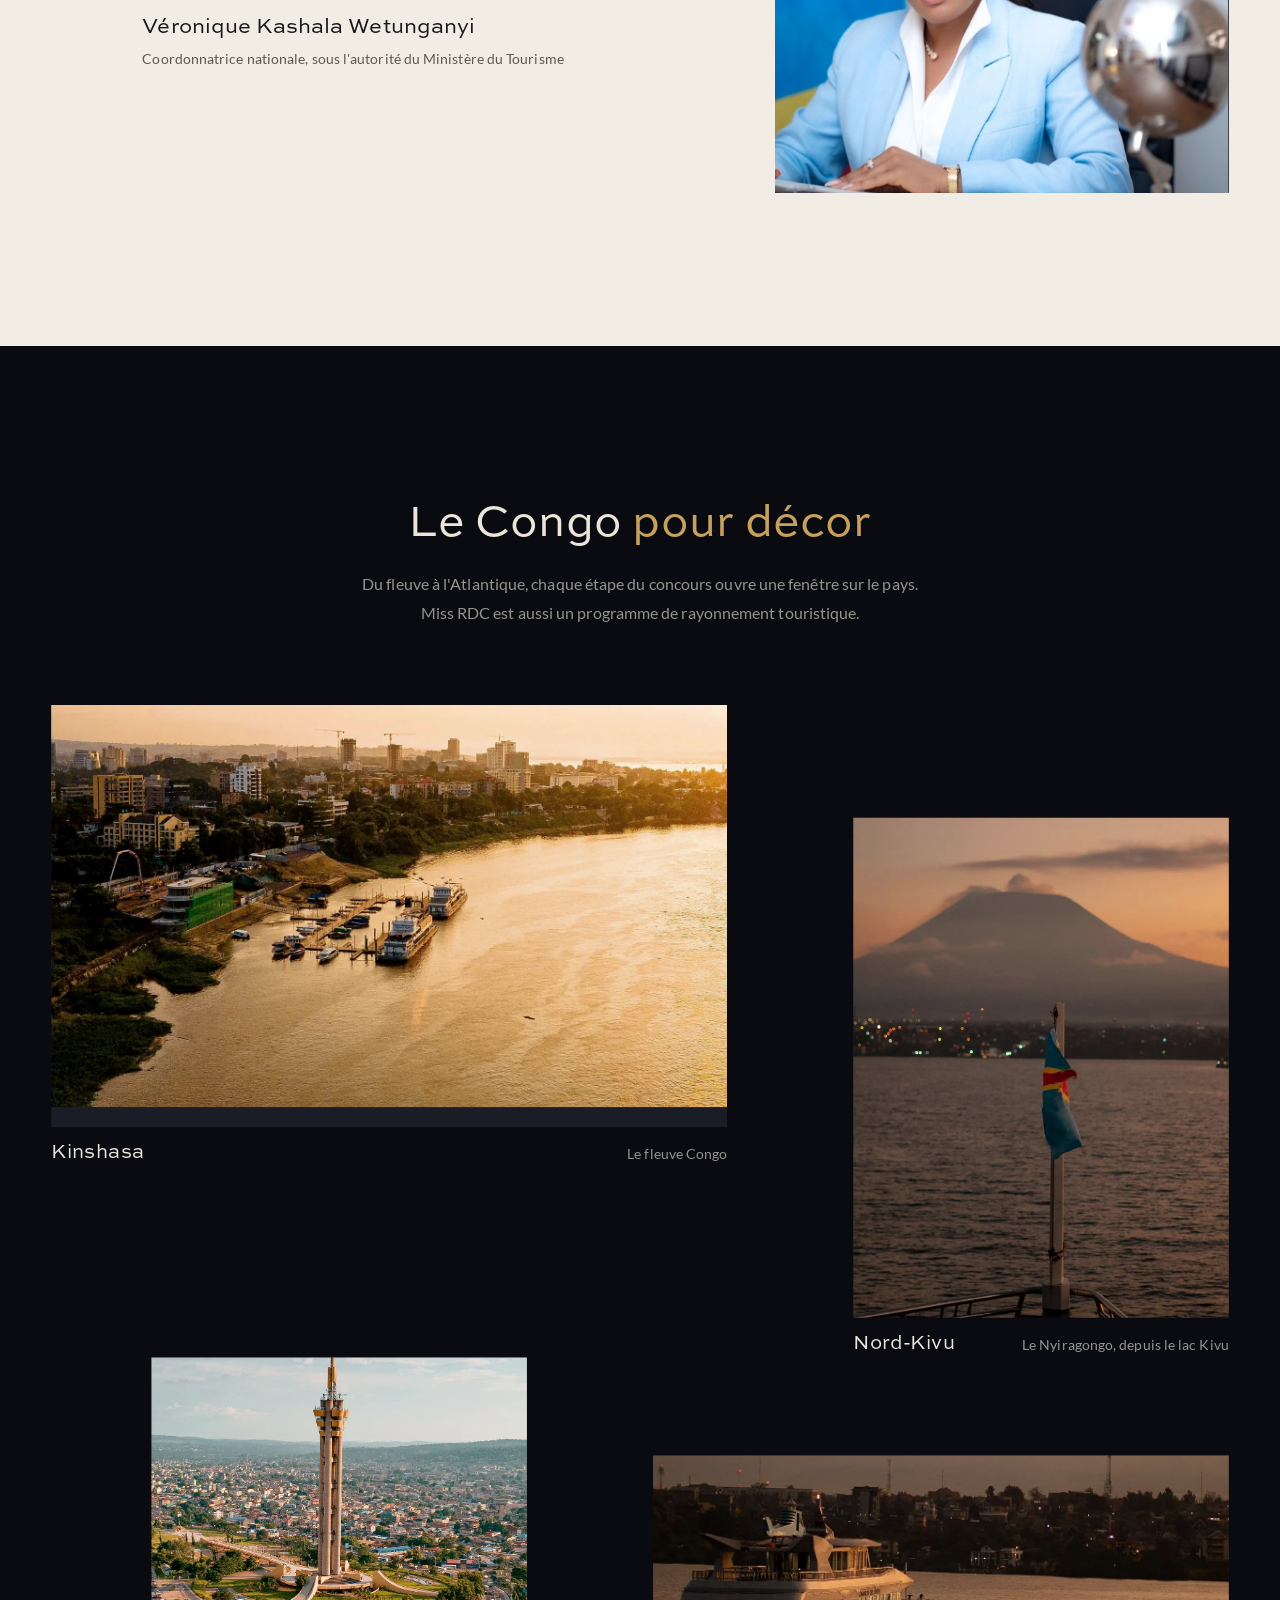
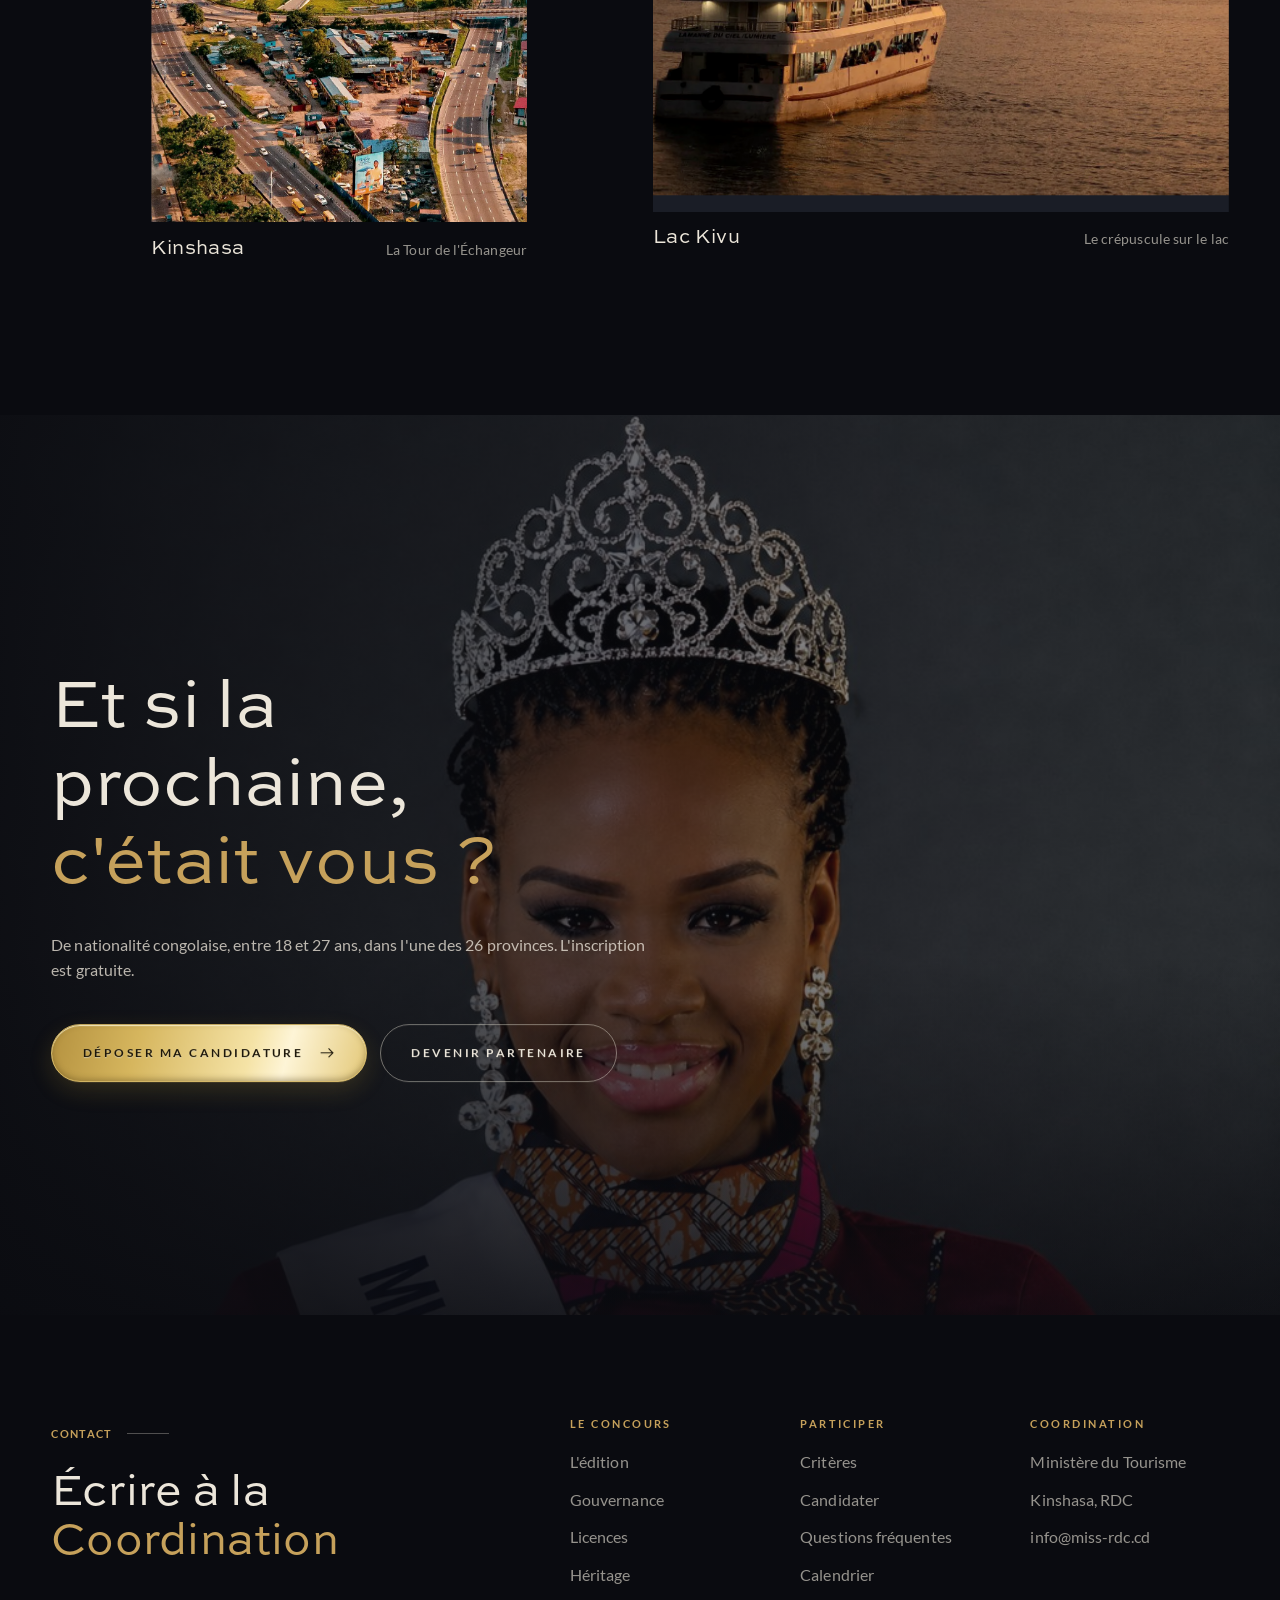
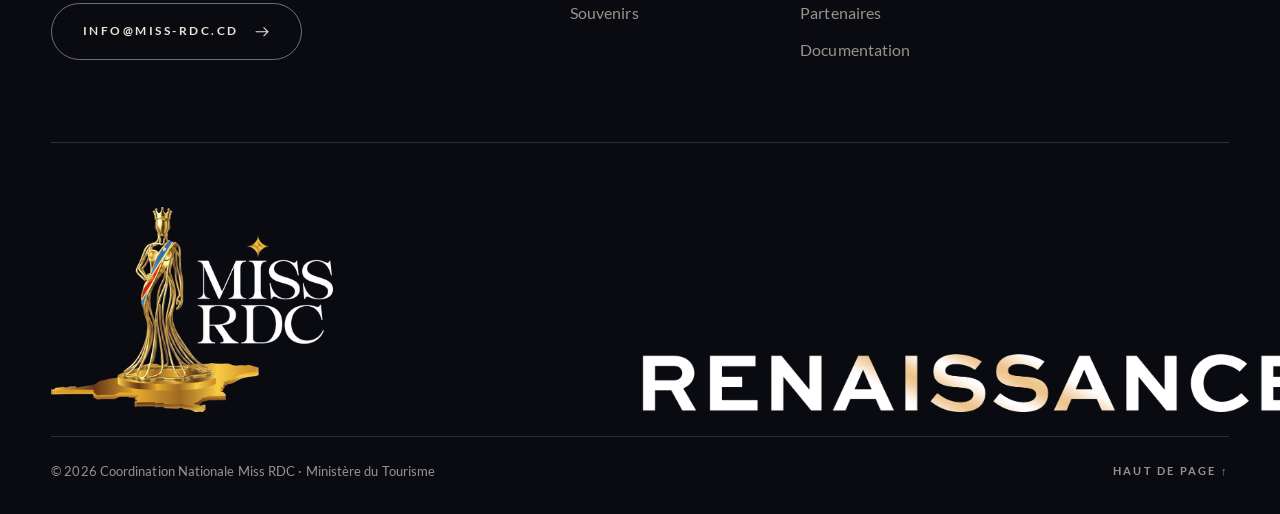
==== commit 8f35aa6f: "Mettre à jour l'accueil et brancher les candidatures sur le bot. Co-authored-by: Cursor <cursoragent" ====
--- a/index.html
+++ b/index.html
@@ -69,7 +69,7 @@
   </div>
   <div class="wrap hero-body">
     <h1 class="hero-logo">
-      <img src="assets/img/titre-miss-rd-congo.webp" alt="Miss RD Congo 2026, dix ans après, la couronne renaît" width="1600" height="864" fetchpriority="high" data-hero-logo>
+      <img src="assets/img/titre-miss-rd-congo-or.webp" alt="Miss RD Congo, dix ans après, la couronne renaît" width="1056" height="585" fetchpriority="high" data-hero-logo>
     </h1>
   </div>
   <span class="scroll-cue" data-hero><i></i>Défiler</span>
@@ -86,12 +86,12 @@
   </div>
 </section>
 
-<section class="crown" aria-label="La Couronne Amani">
-  <div class="crown-bg" aria-hidden="true"><img src="assets/img/doc/skyline-bleu.webp" alt="" width="2200" height="1578" loading="lazy"></div>
+<section class="crown" aria-label="La Couronne Madini Amani">
+  <div class="crown-bg" aria-hidden="true"><img src="assets/img/doc/fond-couronne.webp" alt="" width="723" height="1024" loading="lazy"></div>
   <div class="crown-stage">
     <div class="crown-glow" aria-hidden="true"></div>
-    <img class="crown-img" src="assets/img/couronne-renaissance.webp" alt="La Couronne Amani, couronne officielle de Miss RDC 2026" width="1100" height="1053" loading="lazy">
-    <h2 class="crown-name"><span>La Couronne</span><b>Amani</b></h2>
+    <img class="crown-img" src="assets/img/couronne-renaissance.webp" alt="La Couronne Madini Amani, couronne officielle de Miss RDC 2026" width="1100" height="1053" loading="lazy">
+    <h2 class="crown-name"><span>La Couronne</span><img src="assets/img/madini-amani.webp" alt="Madini Amani" width="989" height="128"></h2>
   </div>
 </section>
 
@@ -172,7 +172,7 @@
         <div class="jstep-mark"><span>Sept. – oct.</span></div>
         <figure class="media jstep-img"><img src="assets/img/souvenir/gala-defile.webp" alt="Candidates sur le podium lors d'une sélection" loading="lazy"></figure>
         <h3>Sélections provinciales</h3>
-        <p>Inscriptions du 10 au 20 septembre, castings dans les 26 provinces jusqu'au 16 octobre, puis la liste des 30 candidates le 24 octobre.</p>
+        <p>Inscriptions du 5 au 17 octobre, castings dans les 26 provinces jusqu'au 16 octobre, puis la liste des 30 candidates le 24 octobre.</p>
       </li>
       <li class="jstep" data-reveal>
         <div class="jstep-mark"><span>Dès le 23 nov.</span></div>
@@ -225,6 +225,17 @@
       </div>
       <figure class="voice-lead-img" data-reveal><img src="assets/img/doc/president.webp" alt="S.E. Félix-Antoine Tshisekedi Tshilombo, Président de la République" width="900" height="1004" loading="lazy"></figure>
     </div>
+    <div class="voice-lead">
+      <div class="voice-lead-body">
+        <p class="voice-kicker" data-reveal>Ministère du Tourisme</p>
+        <blockquote class="voice-quote" data-reveal>«&nbsp;Explorer la RDC, c'est explorer le cœur de l'Afrique. Notre pays se veut un pays solution, un carrefour culturel où les traditions millénaires rencontrent les dynamiques contemporaines.&nbsp;»</blockquote>
+        <div class="voice-sign" data-reveal>
+          <span class="tricolor" aria-hidden="true"><i></i><i></i><i></i></span>
+          <div><strong>S.E. Didier Manzenga Mukanzu</strong><span>Ministre du Tourisme</span></div>
+        </div>
+      </div>
+      <figure class="voice-lead-img" data-reveal><img src="assets/img/doc/ministre-accueil.webp" alt="S.E. Didier Manzenga Mukanzu, Ministre du Tourisme" width="760" height="924" loading="lazy"></figure>
+    </div>
   </div>
 </section>
 
@@ -334,7 +345,6 @@
     </div>
     <div class="fine">
       <span>© 2026 Coordination Nationale Miss RDC · Ministère du Tourisme</span>
-      <span>Arrêté ministériel N° 011/CAB/MIN/TRSM/2026</span>
       <button class="to-top" type="button" data-top>Haut de page ↑</button>
     </div>
   </div>
--- a/assets/css/main.css
+++ b/assets/css/main.css
@@ -706,6 +706,7 @@
 .form .check label { font-size: .95rem; color: var(--mute); }
 .help { font-size: var(--fs-small); color: var(--mute); }
 .msg { grid-column: 1 / -1; padding: 1.2rem 1.4rem; border-left: 2px solid var(--gold-deep); background: rgba(198, 161, 91, .1); }
+.msg.is-error { border-left-color: #8a3a32; background: rgba(138, 58, 50, .08); }
 
 .video-source { display: inline-flex; padding: .3rem; border: 1px solid var(--line); border-radius: 999px; width: max-content; }
 .video-source-btn { padding: .75rem 1.3rem; border: 0; border-radius: 999px; background: transparent; font: 700 .7rem/1 var(--sans); letter-spacing: .16em; text-transform: uppercase; color: var(--mute); transition: background-color .4s, color .4s; }
@@ -1058,26 +1059,22 @@
 @media (max-width: 1000px) { .journey-grid { grid-template-columns: repeat(2, 1fr); row-gap: 3.5rem; } .journey-grid::before { display: none; } }
 @media (max-width: 560px) { .journey-grid { grid-template-columns: 1fr; } }
 
-/* ---------- Couronne Amani ---------- */
+/* ---------- Couronne Madini Amani ---------- */
 .crown { background: var(--night); }
 .crown-bg { position: absolute; inset: 0; }
-.crown-bg img { width: 100%; height: 100%; object-fit: cover; object-position: 50% 45%; }
-.crown-bg::after { content: ""; position: absolute; inset: 0; background: linear-gradient(180deg, var(--night) 0%, rgba(10, 11, 16, .15) 22%, rgba(10, 11, 16, .1) 60%, var(--night) 100%); }
+.crown-bg img { width: 100%; height: 100%; object-fit: cover; object-position: 50% 78%; }
+.crown-bg::after { content: ""; position: absolute; inset: 0; background: linear-gradient(180deg, var(--night) 0%, rgba(10, 11, 16, .28) 14%, rgba(10, 11, 16, .08) 48%, rgba(10, 11, 16, .45) 100%); }
 .crown-stage { flex-direction: column; gap: clamp(1rem, 3vh, 2.2rem); display: flex; align-items: center; justify-content: center; }
 .crown-img { width: min(46vw, 560px); }
 .crown-glow { top: 50%; left: 50%; transform: translate(-50%, -60%); }
-.crown-name { position: relative; z-index: 3; display: flex; flex-direction: column; align-items: center; gap: .5rem; margin: 0; text-align: center; }
+.crown-name { position: relative; z-index: 3; display: flex; flex-direction: column; align-items: center; gap: .5rem; margin: 0; padding-inline: 1rem; text-align: center; max-width: 100%; }
 .crown-name span { font: 500 .78rem/1 var(--sweet); letter-spacing: .42em; text-transform: uppercase; color: rgba(236, 230, 218, .82); }
-.crown-name b {
-  font: 400 clamp(3.2rem, 8vw, 7.5rem)/1 "Cinzel Decorative", var(--cinzel); letter-spacing: .04em;
-  background: linear-gradient(175deg, #fff3d6 0%, #f7cf86 24%, #e9973c 46%, #b8561a 62%, #f2b863 80%, #8a360f 100%);
-  -webkit-background-clip: text; background-clip: text; color: transparent; -webkit-text-fill-color: transparent;
-  filter: drop-shadow(0 6px 24px rgba(233, 151, 60, .35));
-}
+.crown-name img { width: min(92vw, 720px); height: auto; filter: drop-shadow(0 10px 28px rgba(0, 0, 0, .55)); }
 
 /* ---------- Voix officielles ---------- */
 .voices { overflow: hidden; }
 .voice-lead { display: grid; grid-template-columns: minmax(0, 5fr) minmax(0, 7fr); align-items: center; gap: clamp(2rem, 5vw, 6rem); }
+.voice-lead + .voice-lead { margin-top: clamp(4rem, 8vw, 7rem); padding-top: clamp(3rem, 6vw, 5rem); border-top: 1px solid var(--on-dark-line); }
 .voice-lead-img { position: relative; margin: 0; }
 .voice-lead-img img { width: 100%; height: auto; -webkit-mask-image: linear-gradient(#000 70%, transparent), linear-gradient(90deg, transparent, #000 15%, #000 85%, transparent); -webkit-mask-composite: source-in; mask-image: linear-gradient(#000 70%, transparent); }
 .voice-kicker { font: 500 .72rem/1.5 var(--sweet); letter-spacing: .24em; text-transform: uppercase; color: var(--gold); }
@@ -1218,6 +1215,7 @@
   .page-hero .label::before, .legacy-heading .label::before, .memory-intro .label::before { display: none; }
 }
 .page-participer .page-hero-media img { object-position: 50% 18%; }
+.page-programme .page-hero-media img { object-position: 50% 42%; }
 .page-participer .voice-grid .media img { object-position: 70% 40%; }
 .voice-sign .tricolor { flex: none; }
 @media (max-width: 640px) { .voice-sign { align-items: flex-start; } .voice-sign .tricolor { width: 36px; margin-top: .7rem; } }
